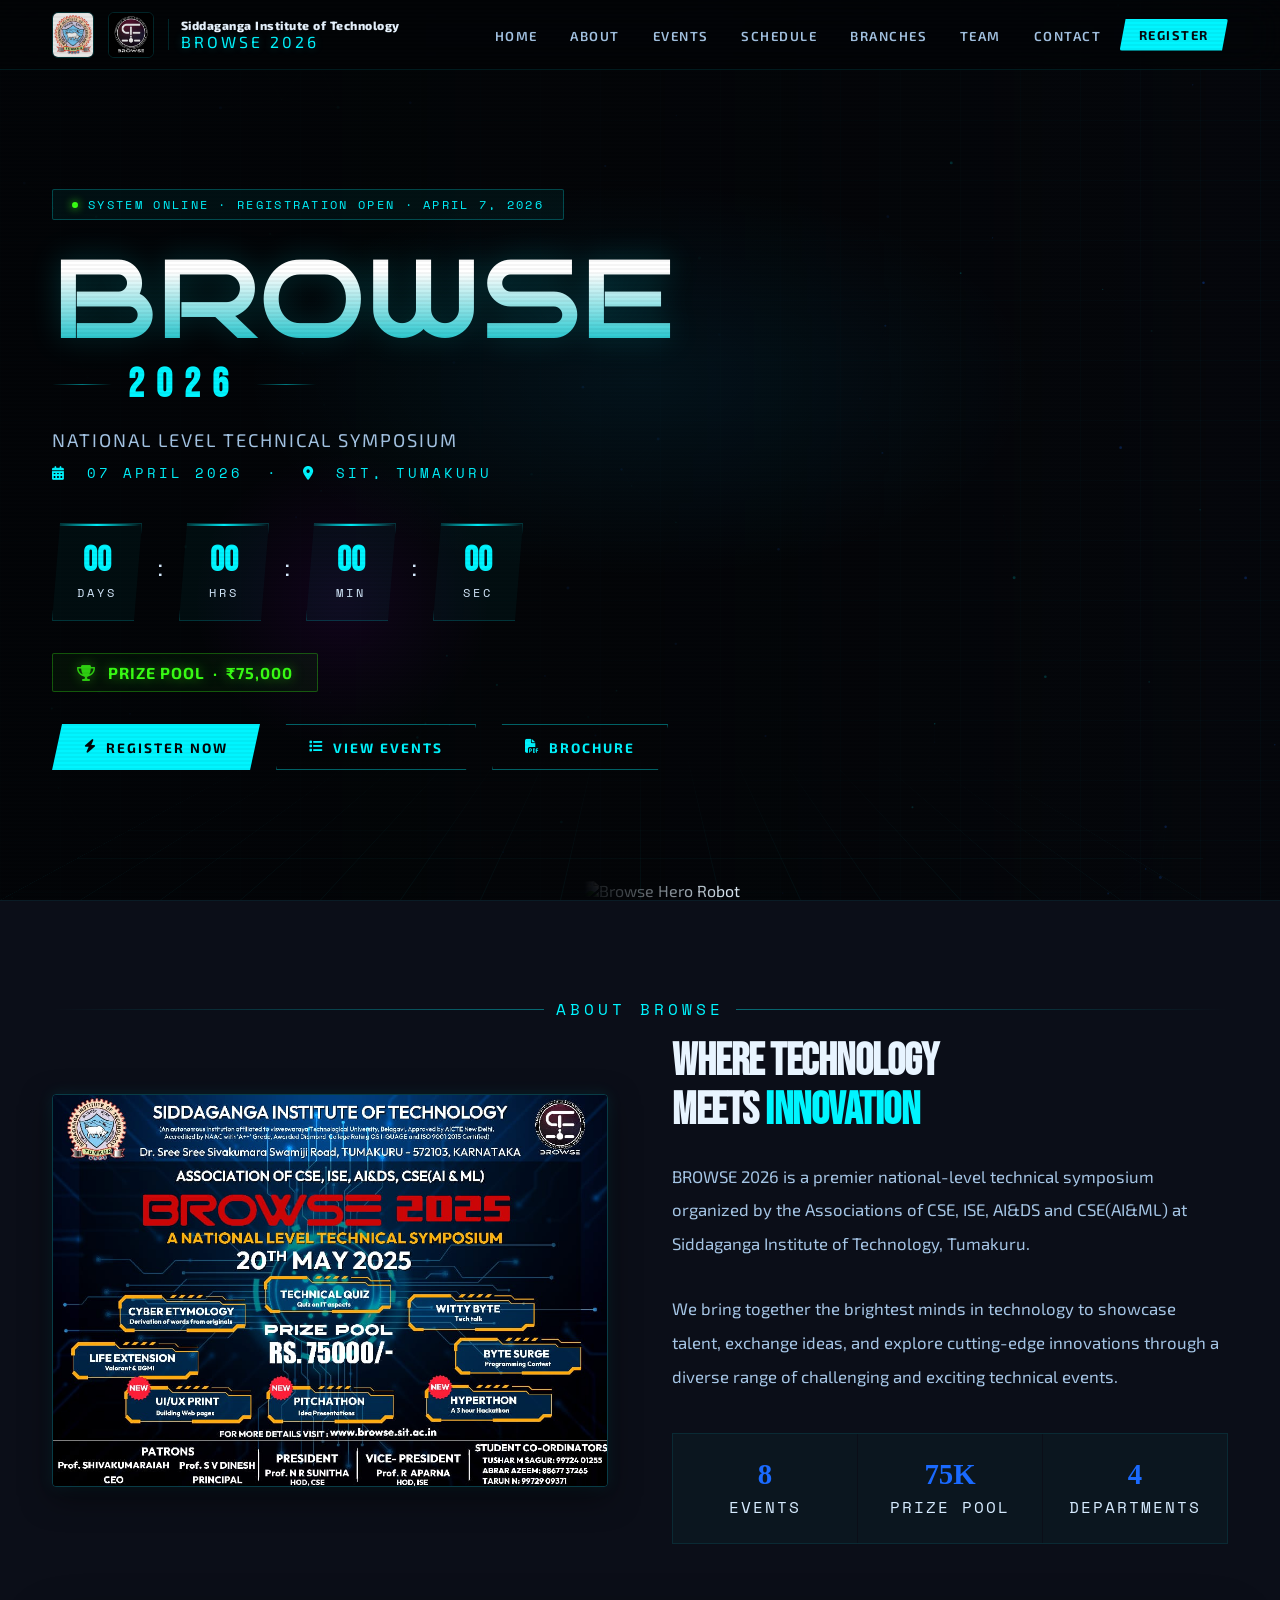
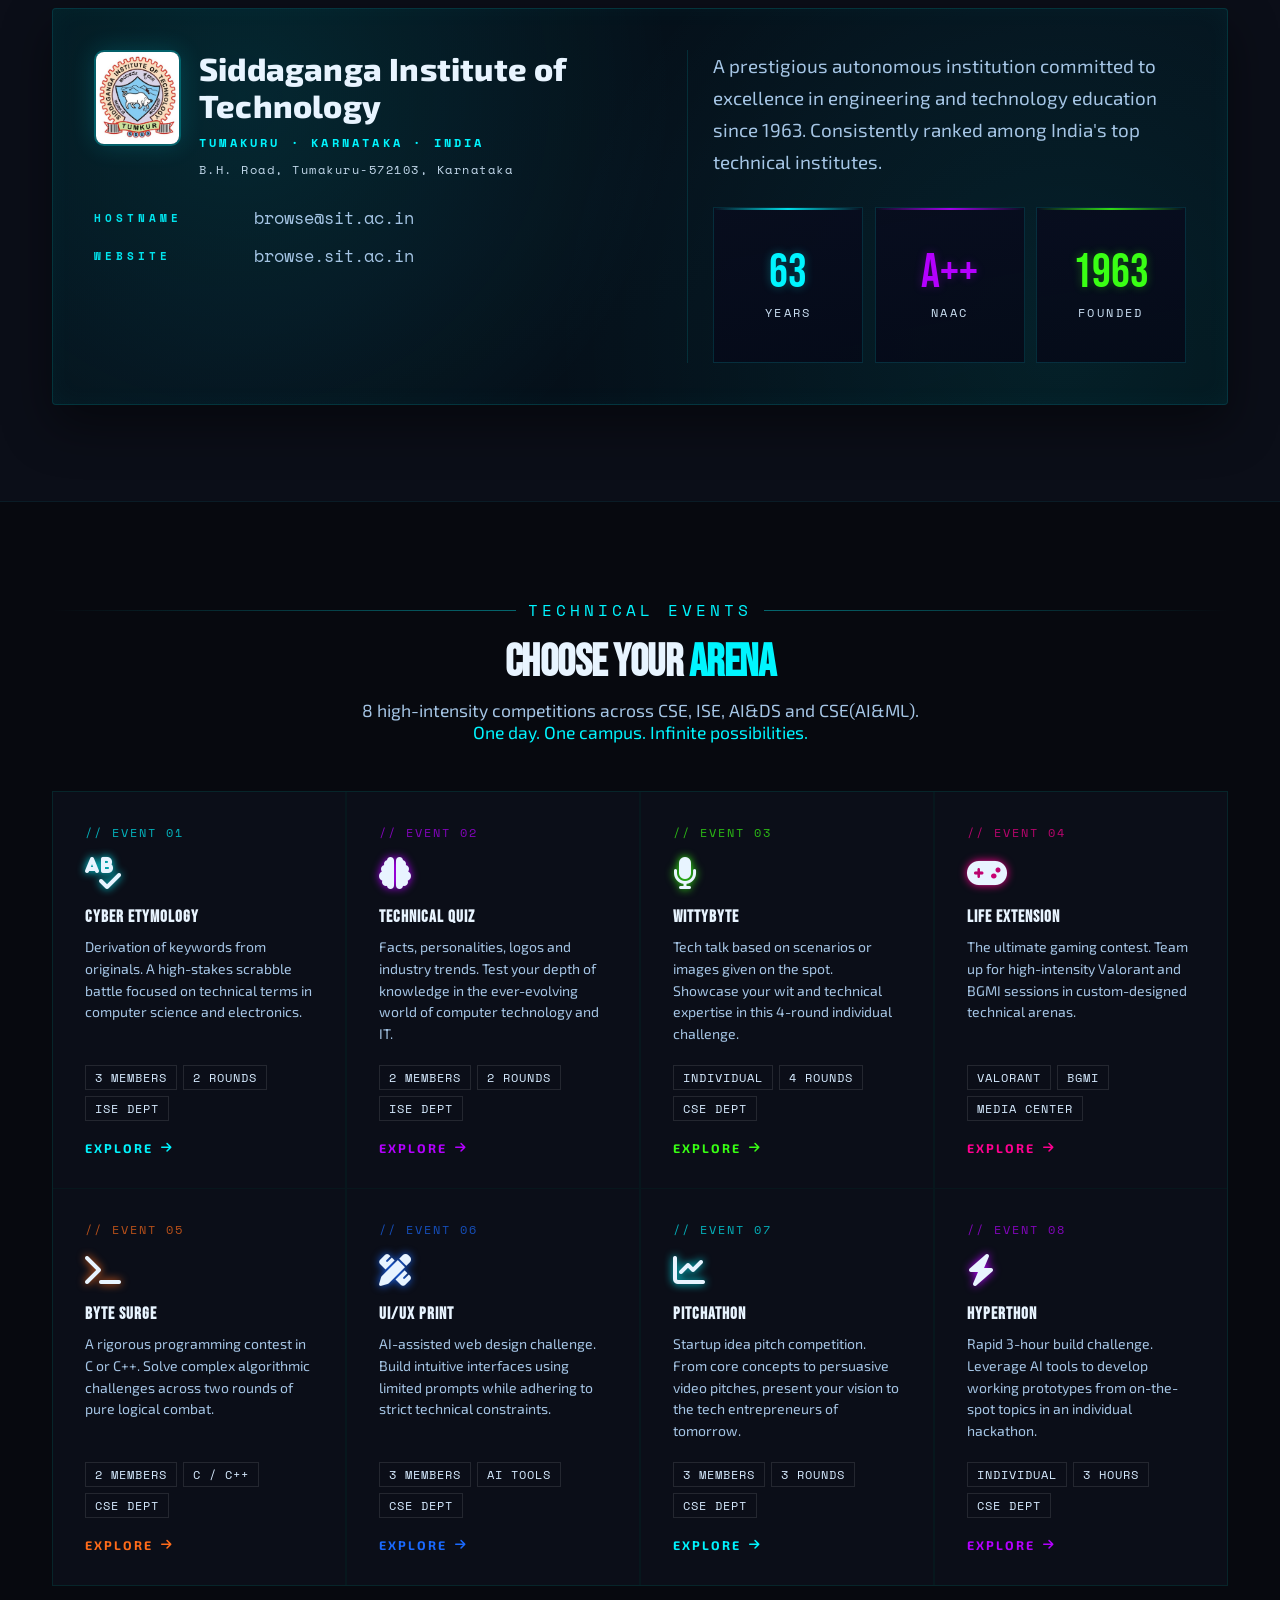
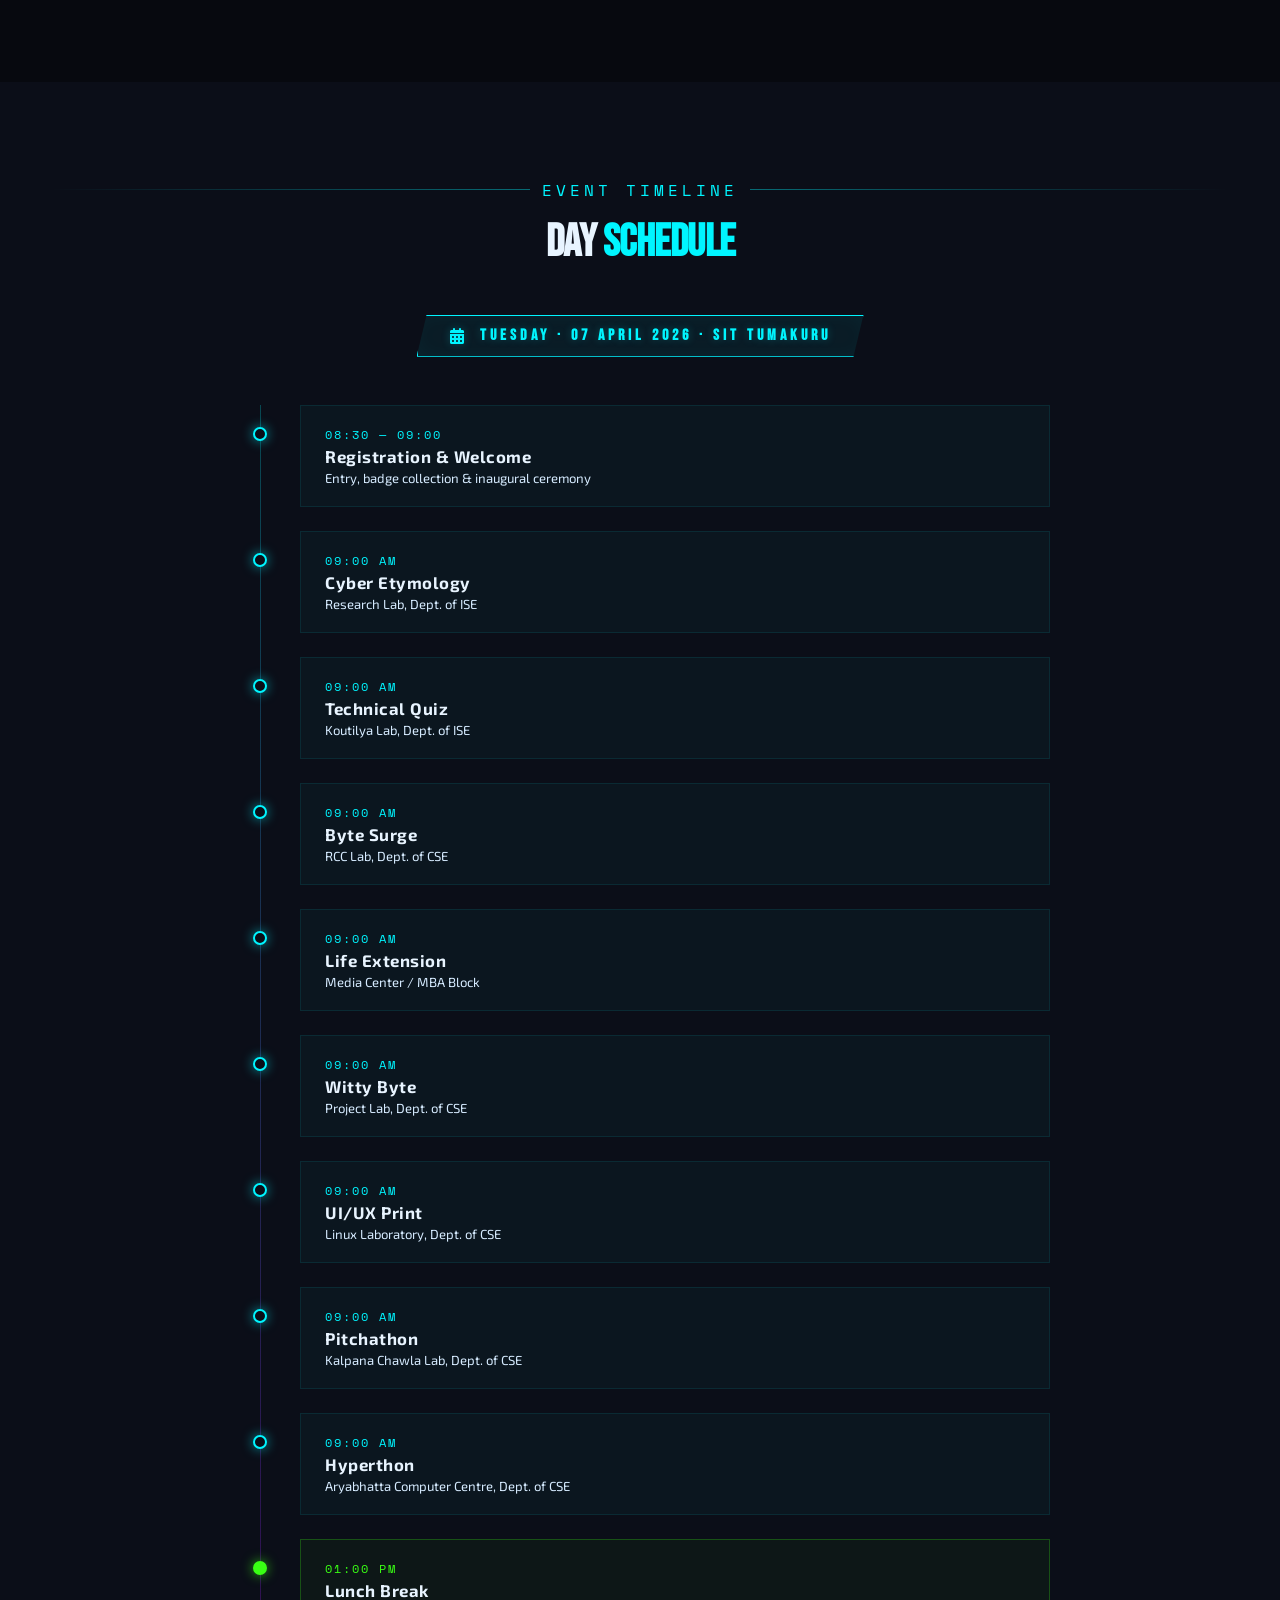
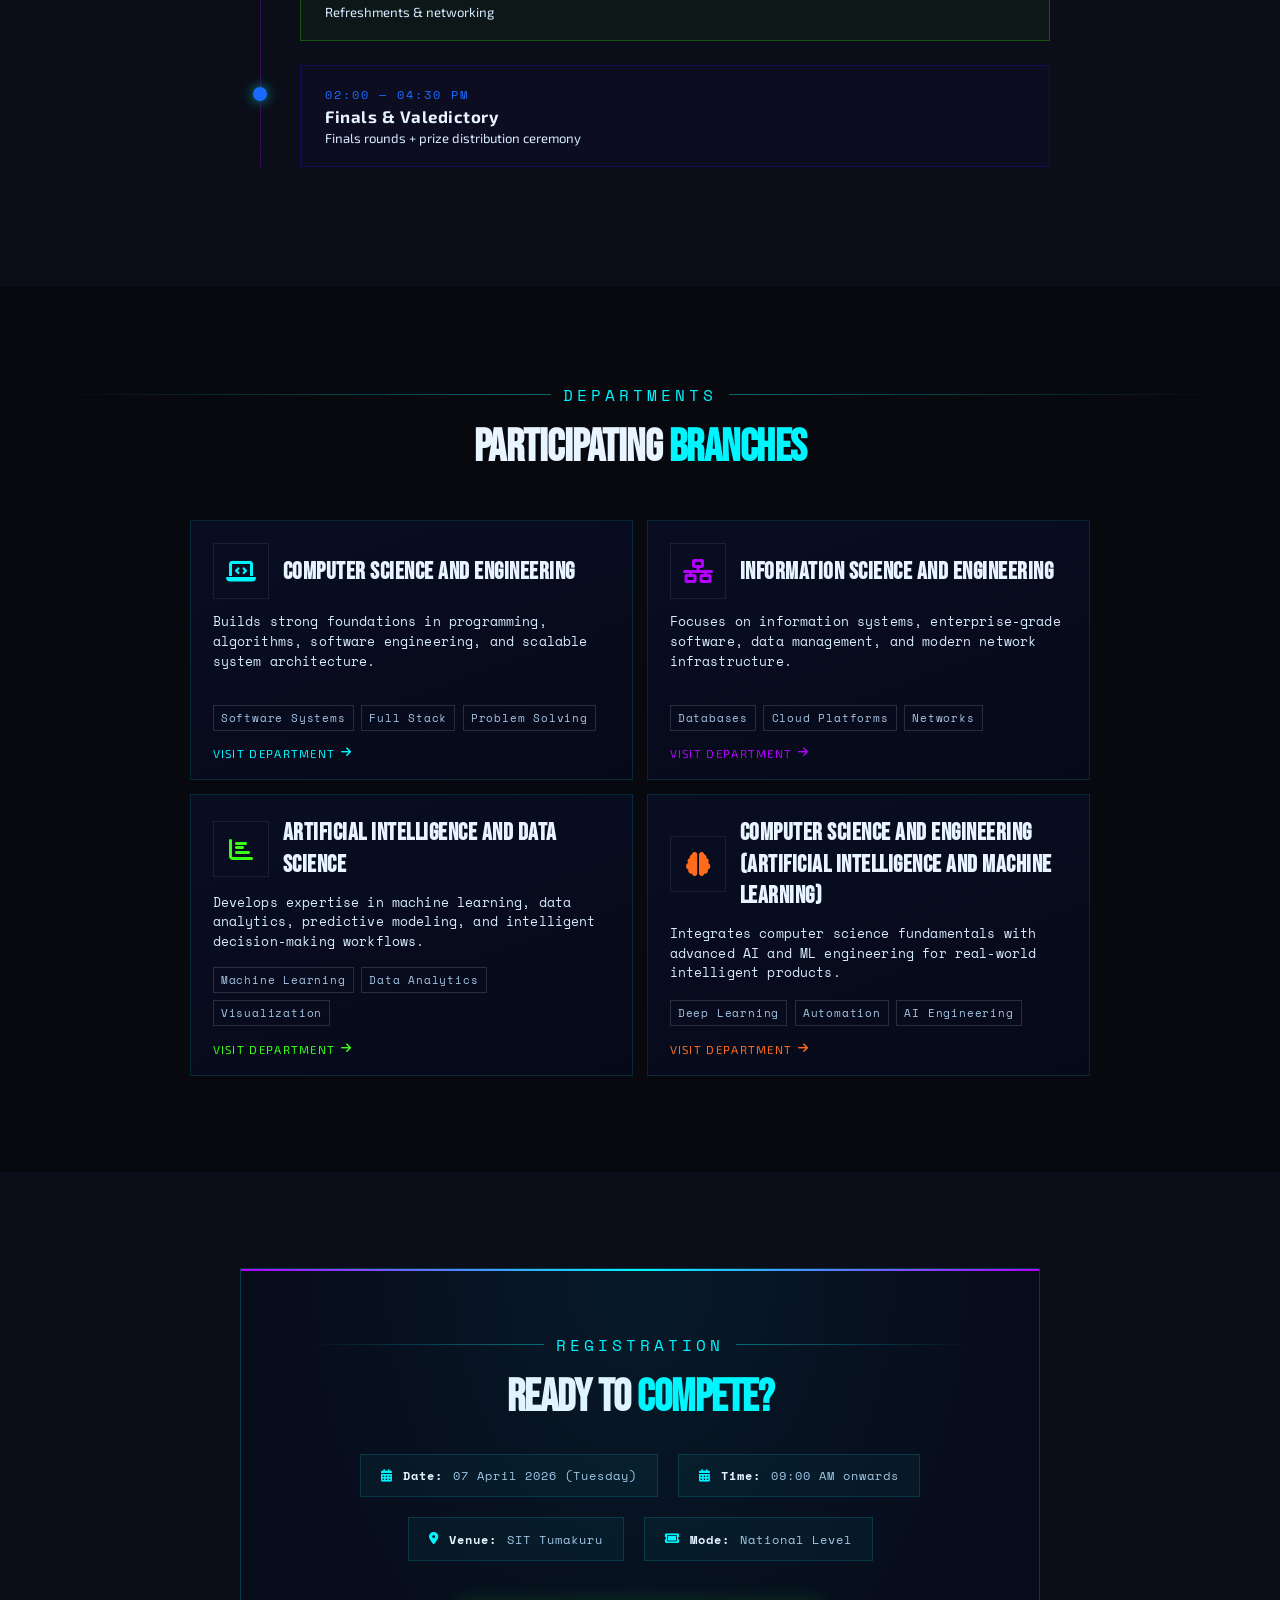
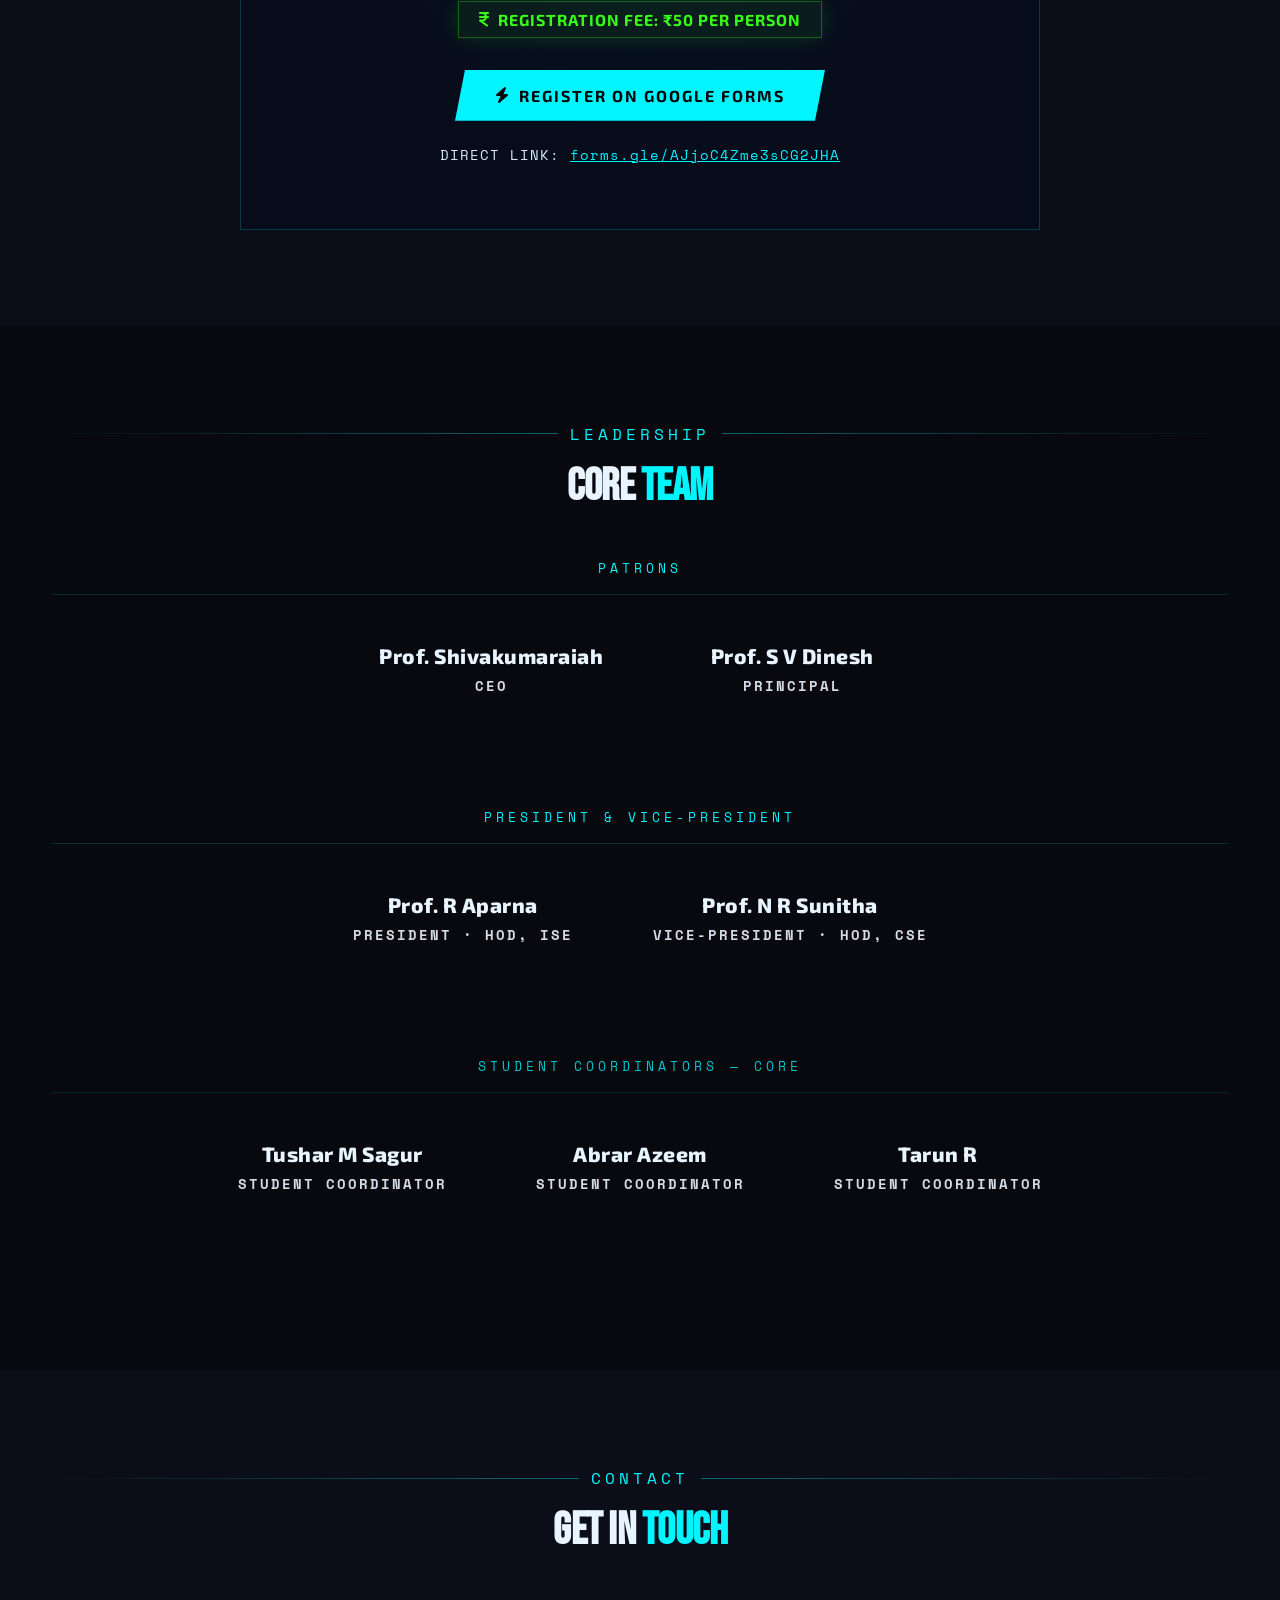
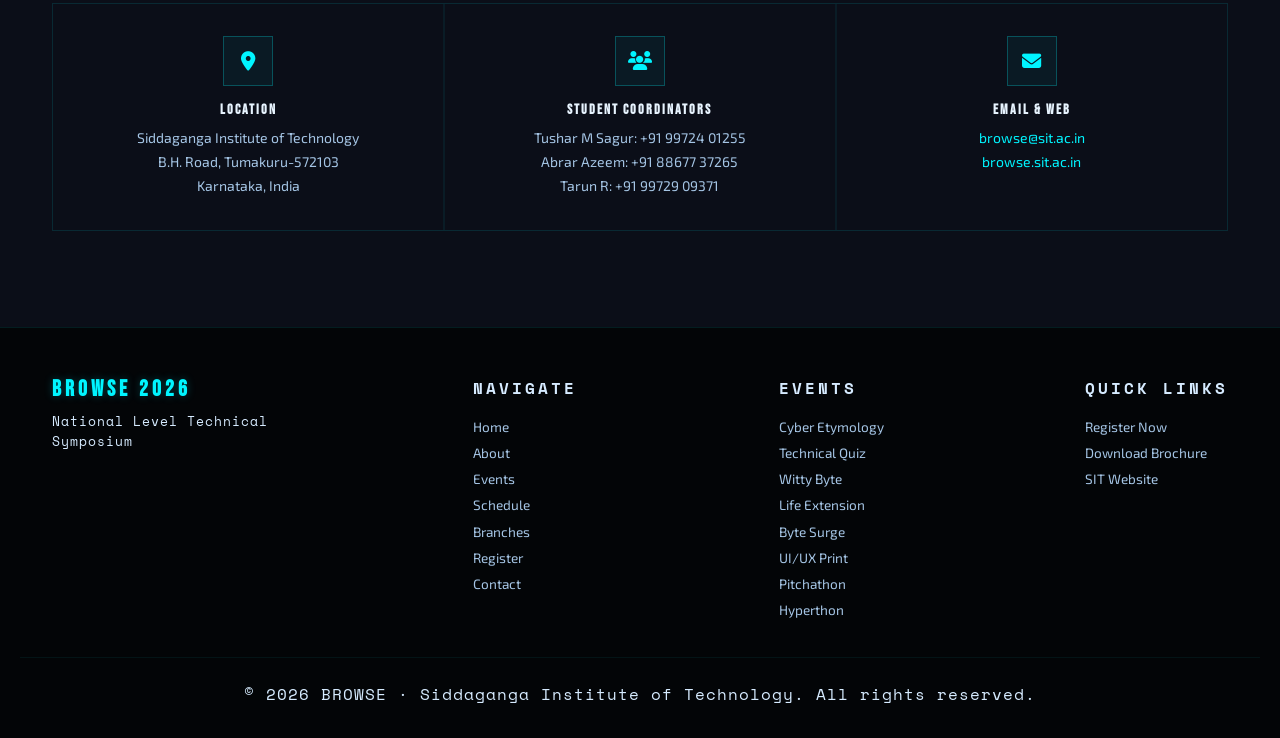
==== index.html @ b49d3e95 "chore: Update README for BROWSE 2026, enhance developer guide, and adjust footer styling" ====
<!DOCTYPE html>
<html lang="en">

<head>
    <meta charset="UTF-8">
    <meta name="viewport" content="width=device-width, initial-scale=1.0">
    <title>BROWSE 2026 — National Level Technical Symposium | SIT Tumakuru</title>
    <meta name="description"
        content="BROWSE 2026 — National Level Technical Symposium hosted by CSE, ISE, AI&DS and CSE(AI&ML) at Siddaganga Institute of Technology, Tumakuru. April 7, 2026.">
    <link rel="stylesheet" href="css/styles.css">
    <link rel="preconnect" href="https://fonts.googleapis.com">
    <link rel="preconnect" href="https://fonts.gstatic.com" crossorigin>
    <link
        href="https://fonts.googleapis.com/css2?family=Bruno+Ace+SC&family=Exo+2:ital,wght@0,300;0,400;0,500;0,600;0,700;1,400&family=Space+Mono:ital,wght@0,400;0,700;1,400&display=swap"
        rel="stylesheet">
    <link rel="stylesheet" href="https://cdnjs.cloudflare.com/ajax/libs/font-awesome/6.5.0/css/all.min.css">
</head>

<body>

    <!-- ╔══════════════════════════════════════════╗ -->
    <!--   NAVBAR                                     -->
    <!-- ╚══════════════════════════════════════════╝ -->
    <nav id="navbar">
        <div class="nav-inner">
            <a class="nav-brand" href="#home">
                <img src="assets/images/sit-log.jpeg" alt="SIT Logo"
                    style="height:46px;border-radius:6px;border:1px solid rgba(0,245,255,0.2);">
                <img src="assets/images/Browse_logo.jpeg" alt="BROWSE Logo"
                    style="height:46px;border-radius:6px;border:1px solid rgba(0,245,255,0.15);">
                <div class="brand-label" style="border-left:1px solid rgba(0,245,255,0.15);padding-left:12px;">
                    <span class="brand-title"
                        style="font-family:var(--ff-head);font-size:0.75rem;font-weight:800;letter-spacing:0.5px;color:var(--text-bright);text-shadow:none;">Siddaganga
                        Institute of Technology</span>
                    <span class="brand-sub"
                        style="font-family:var(--ff-head);font-size:1rem;letter-spacing:3px;color:var(--neon-cyan);text-shadow:var(--glow-cyan);">BROWSE
                        2026</span>
                </div>
            </a>
            <ul class="nav-links">
                <li><a href="#home">Home</a></li>
                <li><a href="#about">About</a></li>
                <li><a href="#events">Events</a></li>
                <li><a href="#schedule">Schedule</a></li>
                <li><a href="#branches">Branches</a></li>
                <li><a href="#coordinators">Team</a></li>
                <li><a href="#contact">Contact</a></li>
                <li><a href="#register" class="nav-btn">Register</a></li>
            </ul>

            <button class="nav-hamburger" id="hamburger" aria-label="Menu">
                <span></span><span></span><span></span>
            </button>
        </div>
    </nav>

    <!-- Mobile nav -->
    <ul class="nav-mobile" id="mobileNav">
        <li><a href="#home">Home</a></li>
        <li><a href="#about">About</a></li>
        <li><a href="#events">Events</a></li>
        <li><a href="#schedule">Schedule</a></li>
        <li><a href="#branches">Branches</a></li>
        <li><a href="#coordinators">Team</a></li>
        <li><a href="#contact">Contact</a></li>
        <li><a href="#" data-link="registerForm" target="_blank" style="color:var(--neon-cyan);">Register Now
                →</a></li>
    </ul>


    <!-- ╔══════════════════════════════════════════╗ -->
    <!--   HERO                                       -->
    <!-- ╚══════════════════════════════════════════╝ -->
    <section id="home">
        <div class="hero-grid-floor"></div>
        <div class="hero-glow-main"></div>
        <div class="hero-glow-accent"></div>
        <img src="assets/images/hero-robot-2.png" alt="Browse Hero Robot" class="hero-robot-img">

        <div class="hero-content z1">
            <div class="hero-content-inner">

                <!-- Status pill -->
                <div class="hero-status">
                    <span class="status-dot"></span>
                    SYSTEM ONLINE · REGISTRATION OPEN · APRIL 7, 2026
                </div>

                <!-- Big title -->
                <h1 class="hero-browse">BROWSE</h1>


                <!-- Year bar -->
                <div class="hero-year-bar">
                    <span class="sep"></span>
                    <span>2026</span>
                    <span class="sep"></span>
                </div>

                <p class="hero-tagline">
                    NATIONAL LEVEL TECHNICAL SYMPOSIUM
                </p>
                <p class="hero-date">
                    <i class="fas fa-calendar-alt"></i> 07 APRIL 2026 <span class="sep">&nbsp;·&nbsp;</span>
                    <i class="fas fa-location-dot"></i> SIT, TUMAKURU
                </p>

                <!-- Countdown -->
                <div class="countdown">
                    <div class="cd-box">
                        <span class="cd-num" id="cd-days">00</span>
                        <span class="cd-lbl">DAYS</span>
                    </div>
                    <span class="cd-sep">:</span>
                    <div class="cd-box">
                        <span class="cd-num" id="cd-hours">00</span>
                        <span class="cd-lbl">HRS</span>
                    </div>
                    <span class="cd-sep">:</span>
                    <div class="cd-box">
                        <span class="cd-num" id="cd-mins">00</span>
                        <span class="cd-lbl">MIN</span>
                    </div>
                    <span class="cd-sep">:</span>
                    <div class="cd-box">
                        <span class="cd-num" id="cd-secs">00</span>
                        <span class="cd-lbl">SEC</span>
                    </div>
                </div>

                <!-- Prize pool -->
                <div class="prize-strip">
                    <i class="fas fa-trophy"></i>
                    PRIZE POOL &nbsp;·&nbsp; ₹75,000
                </div>

                <!-- CTAs -->
                <div class="hero-btns">
                    <a href="#" data-link="registerForm" target="_blank" class="btn btn-cyber">
                        <i class="fas fa-bolt"></i> Register Now
                    </a>
                    <a href="#events" class="btn btn-outline-cyber">
                        <i class="fas fa-list"></i> View Events
                    </a>
                    <a href="#" data-link="brochure"
                        target="_blank" class="btn btn-outline-cyber">
                        <i class="fas fa-file-pdf"></i> Brochure
                    </a>
                </div>

            </div>

        </div>
    </section>


    <!-- ╔══════════════════════════════════════════╗ -->
    <!--   ABOUT                                      -->
    <!-- ╚══════════════════════════════════════════╝ -->
    <section id="about" class="section">
        <div class="container">
            <p class="sec-label">About Browse</p>
            <div class="about-grid">
                <div class="fade-up">
                    <!-- for adding a poster of the event -->
                    <img src="assets/images/poster.png" alt="Browse 2026 Poster" class="about-poster">
                </div>
                <!-- Text -->
                <div class="fade-up">
                    <h2 class="sec-title" style="margin-bottom:1.5rem;">
                        Where Technology<br>Meets <span class="hl">Innovation</span>
                    </h2>
                    <p class="about-text">
                        BROWSE 2026 is a premier national-level technical symposium organized by the
                        Associations of CSE, ISE, AI&DS and CSE(AI&ML) at Siddaganga Institute of Technology, Tumakuru.
                    </p>
                    <p class="about-text">
                        We bring together the brightest minds in technology to showcase talent,
                        exchange ideas, and explore cutting-edge innovations through a diverse range of
                        challenging and exciting technical events.
                    </p>

                    <div class="about-stats">
                        <div class="stat-box fade-up">
                            <div class="stat-num">8</div>
                            <div class="stat-l">Events</div>
                        </div>
                        <div class="stat-box fade-up">
                            <div class="stat-num">75K</div>
                            <div class="stat-l">Prize Pool</div>
                        </div>
                        <div class="stat-box fade-up">
                            <div class="stat-num">4</div>
                            <div class="stat-l">Departments</div>
                        </div>
                    </div>
                </div>

                <!-- SIT Info Card -->
                <div class="fade-up" style="grid-column: 1 / -1;">
                    <div class="sit-panel">
                        <div class="sit-panel-inner">
                            <!-- Left Column: Branding & Contact -->
                            <div class="sit-col-left">
                                <div class="sit-logo-row">
                                    <img src="assets/images/sit-log.jpeg" alt="SIT Logo">
                                    <div class="sit-brand-info">
                                        <div class="sit-title">Siddaganga Institute of Technology</div>
                                        <div class="sit-sub">Tumakuru · Karnataka · India</div>
                                        <div class="sit-address">B.H. Road, Tumakuru-572103, Karnataka</div>
                                    </div>

                                </div>



                                <div class="sit-contact-links">
                                    <div class="sit-contact-item">
                                        <span class="sit-contact-label">HOSTNAME</span>
                                        <span class="sit-contact-value">browse@sit.ac.in</span>
                                    </div>
                                    <div class="sit-contact-item">
                                        <span class="sit-contact-label">WEBSITE</span>
                                        <a href="#" data-link="browseWebsite" target="_blank"
                                            class="sit-contact-value">browse.sit.ac.in</a>
                                    </div>
                                </div>
                            </div>

                            <!-- Right Column: Description & Stats -->
                            <div class="sit-col-right">
                                <p class="sit-description">
                                    A prestigious autonomous institution committed to excellence in
                                    engineering and technology education since 1963. Consistently
                                    ranked among India's top technical institutes.
                                </p>

                                <div class="sit-stats-row">
                                    <div class="sit-stat-item">
                                        <div class="sit-stat-num cyan">63</div>
                                        <div class="sit-stat-label">YEARS</div>
                                    </div>
                                    <div class="sit-stat-item">
                                        <div class="sit-stat-num violet">A++</div>
                                        <div class="sit-stat-label">NAAC</div>
                                    </div>
                                    <div class="sit-stat-item">
                                        <div class="sit-stat-num green">1963</div>
                                        <div class="sit-stat-label">FOUNDED</div>
                                    </div>
                                </div>
                            </div>
                        </div>

                    </div>
                </div>

            </div>
        </div>
    </section>



    <!-- ╔══════════════════════════════════════════╗ -->
    <!--   EVENTS                                     -->
    <!-- ╚══════════════════════════════════════════╝ -->
    <section id="events" class="section" style="background:var(--bg);">
        <div class="container">

            <div class="section-header fade-up" style="text-align:center;margin-bottom:3rem;">
                <p class="sec-label">Technical Events</p>
                <h2 class="sec-title">Choose Your <span class="hl">Arena</span></h2>
                <p class="section-subtitle">
                    8 high-intensity competitions across CSE, ISE, AI&amp;DS and CSE(AI&amp;ML).
                    <br><span style="color: var(--neon-cyan);">One day. One campus. Infinite possibilities.</span>
                </p>
            </div>

            <div class="events-grid fade-up">

                <!-- Event 1: Cyber Etymology -->
                <div class="event-tile ev-1" data-event="ev1">
                    <div class="event-num">// EVENT 01</div>
                    <div class="event-icon-big"><i class="fas fa-spell-check"></i></div>
                    <div class="event-name">CYBER ETYMOLOGY</div>
                    <p class="event-short">
                        Derivation of keywords from originals. A high-stakes scrabble battle
                        focused on technical terms in computer science and electronics.
                    </p>
                    <div class="event-tags-row">
                        <span class="ev-chip">3 MEMBERS</span>
                        <span class="ev-chip">2 ROUNDS</span>
                        <span class="ev-chip">ISE DEPT</span>
                    </div>
                    <button class="event-explore" data-event="ev1">
                        EXPLORE <i class="fas fa-arrow-right"></i>
                    </button>
                </div>

                <!-- Event 2: Technical Quiz -->
                <div class="event-tile ev-2" data-event="ev2">
                    <div class="event-num">// EVENT 02</div>
                    <div class="event-icon-big"><i class="fas fa-brain"></i></div>
                    <div class="event-name">TECHNICAL QUIZ</div>
                    <p class="event-short">
                        Facts, personalities, logos and industry trends. Test your depth of knowledge
                        in the ever-evolving world of computer technology and IT.
                    </p>
                    <div class="event-tags-row">
                        <span class="ev-chip">2 MEMBERS</span>
                        <span class="ev-chip">2 ROUNDS</span>
                        <span class="ev-chip">ISE DEPT</span>
                    </div>
                    <button class="event-explore" data-event="ev2">
                        EXPLORE <i class="fas fa-arrow-right"></i>
                    </button>
                </div>

                <!-- Event 3: Witty Byte -->
                <div class="event-tile ev-3" data-event="ev3">
                    <div class="event-num">// EVENT 03</div>
                    <div class="event-icon-big"><i class="fas fa-microphone"></i></div>
                    <div class="event-name">WITTYBYTE</div>
                    <p class="event-short">
                        Tech talk based on scenarios or images given on the spot. Showcase your
                        wit and technical expertise in this 4-round individual challenge.
                    </p>
                    <div class="event-tags-row">
                        <span class="ev-chip">INDIVIDUAL</span>
                        <span class="ev-chip">4 ROUNDS</span>
                        <span class="ev-chip">CSE DEPT</span>
                    </div>
                    <button class="event-explore" data-event="ev3">
                        EXPLORE <i class="fas fa-arrow-right"></i>
                    </button>
                </div>

                <!-- Event 4: Life Extension -->
                <div class="event-tile ev-4" data-event="ev4">
                    <div class="event-num">// EVENT 04</div>
                    <div class="event-icon-big"><i class="fas fa-gamepad"></i></div>
                    <div class="event-name">LIFE EXTENSION</div>
                    <p class="event-short">
                        The ultimate gaming contest. Team up for high-intensity Valorant
                        and BGMI sessions in custom-designed technical arenas.
                    </p>
                    <div class="event-tags-row">
                        <span class="ev-chip">VALORANT</span>
                        <span class="ev-chip">BGMI</span>
                        <span class="ev-chip">MEDIA CENTER</span>
                    </div>
                    <button class="event-explore" data-event="ev4">
                        EXPLORE <i class="fas fa-arrow-right"></i>
                    </button>
                </div>

                <!-- Event 5: Byte Surge -->
                <div class="event-tile ev-5" data-event="ev5">
                    <div class="event-num">// EVENT 05</div>
                    <div class="event-icon-big"><i class="fas fa-terminal"></i></div>
                    <div class="event-name">BYTE SURGE</div>
                    <p class="event-short">
                        A rigorous programming contest in C or C++. Solve complex algorithmic
                        challenges across two rounds of pure logical combat.
                    </p>
                    <div class="event-tags-row">
                        <span class="ev-chip">2 MEMBERS</span>
                        <span class="ev-chip">C / C++</span>
                        <span class="ev-chip">CSE DEPT</span>
                    </div>
                    <button class="event-explore" data-event="ev5">
                        EXPLORE <i class="fas fa-arrow-right"></i>
                    </button>
                </div>

                <!-- Event 6: UI/UX Print -->
                <div class="event-tile ev-6" data-event="ev6">
                    <div class="event-num">// EVENT 06</div>
                    <div class="event-icon-big"><i class="fas fa-pen-ruler"></i></div>
                    <div class="event-name">UI/UX PRINT</div>
                    <p class="event-short">
                        AI-assisted web design challenge. Build intuitive interfaces using
                        limited prompts while adhering to strict technical constraints.
                    </p>
                    <div class="event-tags-row">
                        <span class="ev-chip">3 MEMBERS</span>
                        <span class="ev-chip">AI TOOLS</span>
                        <span class="ev-chip">CSE DEPT</span>
                    </div>
                    <button class="event-explore" data-event="ev6">
                        EXPLORE <i class="fas fa-arrow-right"></i>
                    </button>
                </div>

                <!-- Event 7: Pitchathon -->
                <div class="event-tile ev-7" data-event="ev7">
                    <div class="event-num">// EVENT 07</div>
                    <div class="event-icon-big"><i class="fas fa-chart-line"></i></div>
                    <div class="event-name">PITCHATHON</div>
                    <p class="event-short">
                        Startup idea pitch competition. From core concepts to persuasive video
                        pitches, present your vision to the tech entrepreneurs of tomorrow.
                    </p>
                    <div class="event-tags-row">
                        <span class="ev-chip">3 MEMBERS</span>
                        <span class="ev-chip">3 ROUNDS</span>
                        <span class="ev-chip">CSE DEPT</span>
                    </div>
                    <button class="event-explore" data-event="ev7">
                        EXPLORE <i class="fas fa-arrow-right"></i>
                    </button>
                </div>

                <!-- Event 8: Hyperthon -->
                <div class="event-tile ev-8" data-event="ev8">
                    <div class="event-num">// EVENT 08</div>
                    <div class="event-icon-big"><i class="fas fa-bolt"></i></div>
                    <div class="event-name">HYPERTHON</div>
                    <p class="event-short">
                        Rapid 3-hour build challenge. Leverage AI tools to develop working
                        prototypes from on-the-spot topics in an individual hackathon.
                    </p>
                    <div class="event-tags-row">
                        <span class="ev-chip">INDIVIDUAL</span>
                        <span class="ev-chip">3 HOURS</span>
                        <span class="ev-chip">CSE DEPT</span>
                    </div>
                    <button class="event-explore" data-event="ev8">
                        EXPLORE <i class="fas fa-arrow-right"></i>
                    </button>
                </div>

            </div>
        </div>
    </section>


    <!-- ╔══════════════════════════════════════════╗ -->
    <!--   SCHEDULE                                   -->
    <!-- ╚══════════════════════════════════════════╝ -->
    <section id="schedule" class="section" style="background:var(--bg2);">
        <div class="container">

            <div class="fade-up" style="text-align:center;margin-bottom:3rem;">
                <p class="sec-label">Event Timeline</p>
                <h2 class="sec-title">Day <span class="hl">Schedule</span></h2>
            </div>

            <div class="sch-date-header fade-up">
                <div class="sch-date-chip">
                    <i class="fas fa-calendar-alt"></i>
                    TUESDAY · 07 APRIL 2026 · SIT TUMAKURU
                </div>
            </div>

            <div class="timeline fade-up">

                <div class="tl-item">
                    <div class="tl-dot"></div>
                    <div class="tl-card">
                        <div class="tl-time">08:30 — 09:00</div>
                        <div class="tl-event">Registration & Welcome</div>
                        <div class="tl-desc">Entry, badge collection &amp; inaugural ceremony</div>
                    </div>
                </div>

                <div class="tl-item">
                    <div class="tl-dot"></div>
                    <div class="tl-card">
                        <div class="tl-time">09:00 AM</div>
                        <div class="tl-event">Cyber Etymology</div>
                        <div class="tl-desc">Research Lab, Dept. of ISE</div>
                    </div>
                </div>

                <div class="tl-item">
                    <div class="tl-dot"></div>
                    <div class="tl-card">
                        <div class="tl-time">09:00 AM</div>
                        <div class="tl-event">Technical Quiz</div>
                        <div class="tl-desc">Koutilya Lab, Dept. of ISE</div>
                    </div>
                </div>

                <div class="tl-item">
                    <div class="tl-dot"></div>
                    <div class="tl-card">
                        <div class="tl-time">09:00 AM</div>
                        <div class="tl-event">Byte Surge</div>
                        <div class="tl-desc">RCC Lab, Dept. of CSE</div>
                    </div>
                </div>

                <div class="tl-item">
                    <div class="tl-dot"></div>
                    <div class="tl-card">
                        <div class="tl-time">09:00 AM</div>
                        <div class="tl-event">Life Extension</div>
                        <div class="tl-desc">Media Center / MBA Block</div>
                    </div>
                </div>

                <div class="tl-item">
                    <div class="tl-dot"></div>
                    <div class="tl-card">
                        <div class="tl-time">09:00 AM</div>
                        <div class="tl-event">Witty Byte</div>
                        <div class="tl-desc">Project Lab, Dept. of CSE</div>
                    </div>
                </div>

                <div class="tl-item">
                    <div class="tl-dot"></div>
                    <div class="tl-card">
                        <div class="tl-time">09:00 AM</div>
                        <div class="tl-event">UI/UX Print</div>
                        <div class="tl-desc">Linux Laboratory, Dept. of CSE</div>
                    </div>
                </div>

                <div class="tl-item">
                    <div class="tl-dot"></div>
                    <div class="tl-card">
                        <div class="tl-time">09:00 AM</div>
                        <div class="tl-event">Pitchathon</div>
                        <div class="tl-desc">Kalpana Chawla Lab, Dept. of CSE</div>
                    </div>
                </div>

                <div class="tl-item">
                    <div class="tl-dot"></div>
                    <div class="tl-card">
                        <div class="tl-time">09:00 AM</div>
                        <div class="tl-event">Hyperthon</div>
                        <div class="tl-desc">Aryabhatta Computer Centre, Dept. of CSE</div>
                    </div>
                </div>

                <div class="tl-item">
                    <div class="tl-dot"
                        style="background:var(--neon-green);border-color:var(--neon-green);box-shadow:0 0 12px rgba(57,255,20,0.7);">
                    </div>
                    <div class="tl-card" style="border-color:rgba(57,255,20,0.25);background:rgba(57,255,20,0.04);">
                        <div class="tl-time" style="color:var(--neon-green);">01:00 PM</div>
                        <div class="tl-event">Lunch Break</div>
                        <div class="tl-desc">Refreshments &amp; networking</div>
                    </div>
                </div>

                <div class="tl-item">
                    <div class="tl-dot" style="background:var(--neon-blue);border-color:var(--neon-blue);"></div>
                    <div class="tl-card" style="border-color:rgba(51, 0, 255, 0.25);background:rgba(51, 0, 255, 0.04);">
                        <div class="tl-time" style="color:var(--neon-blue);">02:00 — 04:30 PM</div>
                        <div class="tl-event">Finals & Valedictory</div>
                        <div class="tl-desc">Finals rounds + prize distribution ceremony</div>
                    </div>
                </div>

            </div>
        </div>
    </section>


    <!-- ╔══════════════════════════════════════════╗ -->
    <!--   BRANCHES                                   -->
    <!-- ╚══════════════════════════════════════════╝ -->
    <section id="branches" class="section" style="background:var(--bg);">
        <div class="container">

            <div class="fade-up" style="text-align:center;margin-bottom:3rem;">
                <p class="sec-label">Departments</p>
                <h2 class="sec-title">Participating <span class="hl">Branches</span></h2>
            </div>

            <div class="branches-grid fade-up">

                <a class="branch-card bc-cse" href="#" data-link="deptCse" target="_blank">
                    <div class="branch-title-row">
                        <div class="branch-icon-wrap"><i class="fas fa-laptop-code"></i></div>
                        <div class="branch-abbr">Computer Science and Engineering</div>
                    </div>
                    <div class="branch-full">Builds strong foundations in programming, algorithms, software engineering, and scalable system architecture.</div>
                    <div class="branch-focus-row">
                        <span class="branch-focus-chip">Software Systems</span>
                        <span class="branch-focus-chip">Full Stack</span>
                        <span class="branch-focus-chip">Problem Solving</span>
                    </div>
                    <div class="branch-link-cta">Visit Department <i class="fas fa-arrow-right"></i></div>
                </a>

                <a class="branch-card bc-ise" href="#" data-link="deptIse" target="_blank">
                    <div class="branch-title-row">
                        <div class="branch-icon-wrap"><i class="fas fa-network-wired"></i></div>
                        <div class="branch-abbr">Information Science and Engineering</div>
                    </div>
                    <div class="branch-full">Focuses on information systems, enterprise-grade software, data management, and modern network infrastructure.</div>
                    <div class="branch-focus-row">
                        <span class="branch-focus-chip">Databases</span>
                        <span class="branch-focus-chip">Cloud Platforms</span>
                        <span class="branch-focus-chip">Networks</span>
                    </div>
                    <div class="branch-link-cta">Visit Department <i class="fas fa-arrow-right"></i></div>
                </a>

                <a class="branch-card bc-aids" href="#" data-link="deptAids" target="_blank">
                    <div class="branch-title-row">
                        <div class="branch-icon-wrap"><i class="fas fa-chart-bar"></i></div>
                        <div class="branch-abbr">Artificial Intelligence and Data Science</div>
                    </div>
                    <div class="branch-full">Develops expertise in machine learning, data analytics, predictive modeling, and intelligent decision-making workflows.</div>
                    <div class="branch-focus-row">
                        <span class="branch-focus-chip">Machine Learning</span>
                        <span class="branch-focus-chip">Data Analytics</span>
                        <span class="branch-focus-chip">Visualization</span>
                    </div>
                    <div class="branch-link-cta">Visit Department <i class="fas fa-arrow-right"></i></div>
                </a>

                <a class="branch-card bc-aiml" href="#" data-link="deptAiml" target="_blank">
                    <div class="branch-title-row">
                        <div class="branch-icon-wrap"><i class="fas fa-brain"></i></div>
                        <div class="branch-abbr">Computer Science and Engineering (Artificial Intelligence and Machine Learning)</div>
                    </div>
                    <div class="branch-full">Integrates computer science fundamentals with advanced AI and ML engineering for real-world intelligent products.</div>
                    <div class="branch-focus-row">
                        <span class="branch-focus-chip">Deep Learning</span>
                        <span class="branch-focus-chip">Automation</span>
                        <span class="branch-focus-chip">AI Engineering</span>
                    </div>
                    <div class="branch-link-cta">Visit Department <i class="fas fa-arrow-right"></i></div>
                </a>

            </div>

        </div>
    </section>


    <!-- ╔══════════════════════════════════════════╗ -->
    <!--   REGISTER                                   -->
    <!-- ╚══════════════════════════════════════════╝ -->
    <section id="register" class="section" style="background:var(--bg2);">
        <div class="container">

            <div class="reg-box fade-up">
                <p class="sec-label" style="justify-content:center;margin-bottom:1rem;">Registration</p>
                <h2 class="sec-title" style="margin-bottom:0.5rem;">Ready to <span class="hl">Compete?</span></h2>


                <div class="reg-info-row">
                    <div class="reg-chip">
                        <i class="fas fa-calendar-alt"></i>
                        <strong>Date:</strong> 07 April 2026 (Tuesday)
                    </div>
                    <div class="reg-chip">
                        <i class="fas fa-calendar-alt"></i>
                        <strong>Time:</strong> 09:00 AM onwards
                    </div>
                    <div class="reg-chip">
                        <i class="fas fa-location-dot"></i>
                        <strong>Venue:</strong> SIT Tumakuru
                    </div>
                    <div class="reg-chip">
                        <i class="fas fa-ticket"></i>
                        <strong>Mode:</strong> National Level
                    </div>
                </div>

                <div class="fee-tag">
                    <i class="fas fa-indian-rupee-sign"></i>
                    REGISTRATION FEE: ₹50 PER PERSON
                </div>

                <div>
                    <a href="#" data-link="registerForm" target="_blank" class="btn btn-cyber"
                        style="font-size:1rem;padding:1rem 2.5rem;">
                        <i class="fas fa-bolt"></i> Register on Google Forms
                    </a>
                </div>

                <p class="reg-direct-link"
                    style="margin-top:1.5rem;font-family:var(--ff-mono);font-size:0.85rem;color:var(--text-dim);letter-spacing:1px;">
                    DIRECT LINK: <a href="#" data-link="registerForm" target="_blank"
                        style="color: var(--neon-cyan);">forms.gle/AJjoC4Zme3sCG2JHA</a>
                </p>
            </div>

        </div>
    </section>


    <!-- ╔══════════════════════════════════════════╗ -->
    <!--   COORDINATORS                               -->
    <!-- ╚══════════════════════════════════════════╝ -->
    <section id="coordinators" class="section" style="background:var(--bg);">
        <div class="container">

            <div class="fade-up" style="text-align:center;margin-bottom:3rem;">
                <p class="sec-label">Leadership</p>
                <h2 class="sec-title">Core <span class="hl">Team</span></h2>
            </div>

            <div class="coord-tiers fade-up">

                <!-- Patrons -->
                <div class="coord-tier-panel coord-tier-senior">
                    <div class="coord-tier-head">PATRONS</div>
                    <div class="coord-tier-body">
                        <div class="coord-person">
                            <div class="coord-cname">Prof. Shivakumaraiah</div>
                            <div class="coord-crole">CEO</div>
                        </div>
                        <div class="coord-person">
                            <div class="coord-cname">Prof. S V Dinesh</div>
                            <div class="coord-crole">Principal</div>
                        </div>
                    </div>
                </div>

                <!-- President & VP -->
                <div class="coord-tier-panel coord-tier-senior">
                    <div class="coord-tier-head">PRESIDENT & VICE-PRESIDENT</div>
                    <div class="coord-tier-body">
                        <div class="coord-person">
                            <div class="coord-cname">Prof. R Aparna</div>
                            <div class="coord-crole">President · HOD, ISE</div>
                        </div>
                        <div class="coord-person">
                            <div class="coord-cname">Prof. N R Sunitha</div>
                            <div class="coord-crole">Vice-President · HOD, CSE</div>
                        </div>
                    </div>
                </div>

                <!-- Student Coordinators -->
                <div class="coord-tier-panel">
                    <div class="coord-tier-head">STUDENT COORDINATORS — CORE</div>
                    <div class="coord-tier-body">
                        <div class="coord-person">
                            <div class="coord-cname">Tushar M Sagur</div>
                            <div class="coord-crole">Student Coordinator</div>
                        </div>
                        <div class="coord-person">
                            <div class="coord-cname">Abrar Azeem</div>
                            <div class="coord-crole">Student Coordinator</div>
                        </div>
                        <div class="coord-person">
                            <div class="coord-cname">Tarun R</div>
                            <div class="coord-crole">Student Coordinator</div>
                        </div>
                    </div>
                </div>

            </div>
        </div>
    </section>


    <!-- ╔══════════════════════════════════════════╗ -->
    <!--   CONTACT                                    -->
    <!-- ╚══════════════════════════════════════════╝ -->
    <section id="contact" class="section" style="background:var(--bg2);">
        <div class="container">

            <div class="fade-up" style="text-align:center;margin-bottom:3rem;">
                <p class="sec-label">Contact</p>
                <h2 class="sec-title">Get in <span class="hl">Touch</span></h2>
            </div>

            <div class="contact-grid fade-up">

                <div class="contact-cell">
                    <div class="cc-icon"><i class="fas fa-map-marker-alt"></i></div>
                    <div class="cc-title">LOCATION</div>
                    <p class="cc-body">
                        Siddaganga Institute of Technology<br>
                        B.H. Road, Tumakuru-572103<br>
                        Karnataka, India
                    </p>
                </div>

                <div class="contact-cell">
                    <div class="cc-icon"><i class="fas fa-users"></i></div>
                    <div class="cc-title">STUDENT COORDINATORS</div>
                    <p class="cc-body">
                        Tushar M Sagur: +91 99724 01255<br>
                        Abrar Azeem: +91 88677 37265<br>
                        Tarun R: +91 99729 09371
                    </p>
                </div>

                <div class="contact-cell">
                    <div class="cc-icon"><i class="fas fa-envelope"></i></div>
                    <div class="cc-title">EMAIL & WEB</div>
                    <p class="cc-body">
                        <a href="#" data-link="browseEmail">browse@sit.ac.in</a><br>
                        <a href="#" data-link="browseWebsite" target="_blank">browse.sit.ac.in</a>
                    </p>
                </div>

            </div>

        </div>
    </section>


    <!-- ╔══════════════════════════════════════════╗ -->
    <!--   FOOTER                                     -->
    <!-- ╚══════════════════════════════════════════╝ -->
    <footer>
        <div class="footer-inner">
            <div class="footer-brand">
                <div class="ft-title">BROWSE 2026</div>
                <p>National Level Technical Symposium
            </div>
            <div class="footer-links">
                <h5>Navigate</h5>
                <ul>
                    <li><a href="#home">Home</a></li>
                    <li><a href="#about">About</a></li>
                    <li><a href="#events">Events</a></li>
                    <li><a href="#schedule">Schedule</a></li>
                    <li><a href="#branches">Branches</a></li>
                    <li><a href="#register">Register</a></li>
                    <li><a href="#contact">Contact</a></li>
                </ul>
            </div>
            <div class="footer-links">
                <h5>Events</h5>
                <ul>
                    <li><a href="#events" data-event="ev1" style="cursor:pointer;">Cyber Etymology</a></li>
                    <li><a href="#events" data-event="ev2" style="cursor:pointer;">Technical Quiz</a></li>
                    <li><a href="#events" data-event="ev3" style="cursor:pointer;">Witty Byte</a></li>
                    <li><a href="#events" data-event="ev4" style="cursor:pointer;">Life Extension</a></li>
                    <li><a href="#events" data-event="ev5" style="cursor:pointer;">Byte Surge</a></li>
                    <li><a href="#events" data-event="ev6" style="cursor:pointer;">UI/UX Print</a></li>
                    <li><a href="#events" data-event="ev7" style="cursor:pointer;">Pitchathon</a></li>
                    <li><a href="#events" data-event="ev8" style="cursor:pointer;">Hyperthon</a></li>
                </ul>
            </div>
            <div class="footer-links">
                <h5>Quick Links</h5>
                <ul>
                    <li><a href="#" data-link="registerForm" target="_blank">Register Now</a></li>
                    <li><a href="#" data-link="brochure"
                            target="_blank">Download Brochure</a></li>
                    <li><a href="#" data-link="sitWebsite" target="_blank">SIT Website</a></li>
                </ul>
            </div>
        </div>
        <div class="footer-bottom" style="text-align: center;">
            <span>© 2026 BROWSE · Siddaganga Institute of Technology. All rights reserved.</span>

        </div>
    </footer>


    <!-- ╔══════════════════════════════════════════╗ -->
    <!--   MODAL                                      -->
    <!-- ╚══════════════════════════════════════════╝ -->
    <div class="modal-overlay" id="modalOverlay">
        <div class="modal-box" id="modalBox">

            <!-- Top color bar -->
            <div class="modal-header-bar"></div>

            <!-- Close -->
            <button class="modal-close-btn" id="modalCloseBtn">
                <i class="fas fa-times"></i>
            </button>

            <!-- Header -->
            <div class="modal-header">
                <div class="modal-icon-lg"></div>
                <span class="modal-ev-tag">EVENT TAG</span>
                <h2 class="modal-ev-name">EVENT NAME</h2>
                <p class="modal-ev-sub">Event subtitle</p>
            </div>

            <!-- Body -->
            <div class="modal-body">

                <!-- Rules -->
                <div class="modal-section">
                    <div class="modal-sec-label">// RULES &amp; FORMAT</div>
                    <ul class="modal-rules-list">
                        <!-- Filled by JS -->
                    </ul>
                </div>

                <!-- Info chips -->
                <div class="modal-section">
                    <div class="modal-sec-label">// EVENT INFO</div>
                    <div class="modal-info-chips">
                        <!-- Filled by JS -->
                    </div>
                </div>

                <!-- Coordinators -->
                <div class="modal-section">
                    <div class="modal-sec-label">// COORDINATORS</div>
                    <div class="modal-coords-grid">
                        <!-- Filled by JS -->
                    </div>
                </div>

            </div>
        </div>
    </div>

    <script src="js/eventsData.js"></script>
    <script src="js/links.js"></script>
    <script src="js/script.js"></script>
    <!-- Designed by KK -->
</body>

</html>
---- css/styles.css ----
/* ================================================================
   BROWSE 2026 — CYBERPUNK FUTURISTIC THEME
   SIT Tumakuru | April 7, 2026
   Inspired by: dark matte black + neon electric blue/cyan palette
   ================================================================ */

@import url('https://fonts.googleapis.com/css2?family=Bebas+Neue&family=Bruno+Ace+SC&family=Exo+2:ital,wght@0,300;0,400;0,500;0,600;0,700;0,800;1,400&family=Space+Mono:ital,wght@0,400;0,700;1,400&display=swap');

/* ─── CSS Variables ──────────────────────────────────── */
:root {
  --black: #030507;
  --bg: #07090f;
  --bg2: #0b0e18;
  --bg3: #0f1220;
  --panel: rgba(6, 12, 28, 0.85);
  --panel-border: rgba(0, 255, 255, 0.12);

  --neon-cyan: #00f5ff;
  --neon-blue: #1a6aff;
  --neon-violet: #b400ff;
  --neon-green: #39ff14;
  --neon-pink: #ff0090;
  --neon-orange: #ff6b1a;

  --glow-cyan: 0 0 8px rgba(0, 245, 255, 0.25);
  --glow-blue: 0 0 8px rgba(26, 106, 255, 0.25);
  --glow-violet: 0 0 8px rgba(180, 0, 255, 0.2);

  --text-bright: #e8f4ff;
  --text-mid: #a5c5e5;
  --text-dim: #d6ebff;
  --text-code: #00f5ff;

  --nav-h: 70px;
  --ff-title: 'Bebas Neue', sans-serif;
  --ff-head: 'Exo 2', sans-serif;
  --ff-body: 'Exo 2', sans-serif;
  --ff-mono: 'Space Mono', monospace;

  --ease-out-expo: cubic-bezier(0.16, 1, 0.3, 1);
}

html,
body {
  overflow-x: hidden;
  width: 100%;
  position: relative;
}

/* ─── Reset ──────────────────────────────────────────── */
*,
*::before,
*::after {
  box-sizing: border-box;
  margin: 0;
  padding: 0;
}

html {
  scroll-behavior: smooth;
  scroll-padding-top: var(--nav-h);
}

body {
  font-family: var(--ff-body);
  background: var(--bg);
  color: var(--text-bright);
  overflow-x: hidden;
  min-height: 100vh;
}

/* Scanline overlay */
body::after {
  content: '';
  position: fixed;
  inset: 0;
  background: repeating-linear-gradient(0deg,
      transparent,
      transparent 2px,
      rgba(0, 0, 0, 0.04) 2px,
      rgba(0, 0, 0, 0.04) 4px);
  pointer-events: none;
  z-index: 9999;
}

/* Grid background tile */
body::before {
  content: '';
  position: fixed;
  inset: 0;
  background-image:
    linear-gradient(rgba(0, 245, 255, 0.03) 1px, transparent 1px),
    linear-gradient(90deg, rgba(0, 245, 255, 0.03) 1px, transparent 1px);
  background-size: 60px 60px;
  pointer-events: none;
  z-index: 0;
}

::-webkit-scrollbar {
  width: 5px;
}

::-webkit-scrollbar-track {
  background: var(--black);
}

::-webkit-scrollbar-thumb {
  background: var(--neon-cyan);
  border-radius: 2px;
}

/* ─── Reusable ───────────────────────────────────────── */
.z1 {
  position: relative;
  z-index: 1;
}

.container {
  max-width: 1240px;
  margin: 0 auto;
  padding: 0 2rem;
}

.section {
  padding: 6rem 0;
  position: relative;
  z-index: 1;
}

/* ─── Corner brackets decoration ────────────────────── */
.corner-box {
  position: relative;
  padding: 2rem;
}

.corner-box::before,
.corner-box::after,
.corner-box>.cb-br::before,
.corner-box>.cb-br::after {
  content: '';
  position: absolute;
  width: 16px;
  height: 16px;
  border-color: var(--neon-cyan);
  border-style: solid;
}

.corner-box::before {
  top: 0;
  left: 0;
  border-width: 2px 0 0 2px;
}

.corner-box::after {
  top: 0;
  right: 0;
  border-width: 2px 2px 0 0;
}

.corner-box>.cb-br::before {
  bottom: 0;
  left: 0;
  border-width: 0 0 2px 2px;
}

.corner-box>.cb-br::after {
  bottom: 0;
  right: 0;
  border-width: 0 2px 2px 0;
}

/* ─── Section headers ────────────────────────────────── */
.sec-label {
  font-family: var(--ff-mono);
  font-size: 1rem;
  letter-spacing: 4px;
  color: var(--neon-cyan);
  text-transform: uppercase;
  display: flex;
  align-items: center;
  gap: 12px;
  margin-bottom: 1rem;
}

.sec-label::before,
.sec-label::after {
  content: '';
  flex: 1;
  height: 1px;
  background: linear-gradient(90deg, transparent, var(--neon-cyan));
  opacity: 0.4;
}

.sec-label::after {
  background: linear-gradient(90deg, var(--neon-cyan), transparent);
}

.sec-title {
  font-family: var(--ff-title);
  font-size: clamp(1.6rem, 4vw, 2.8rem);
  font-weight: 800;
  line-height: 1.1;
  letter-spacing: -0.5px;
  color: var(--text-bright);
}

.sec-title .hl {
  color: var(--neon-cyan);
}

/* ━━━━━━━━━━━━━━━━━━ NAVBAR ━━━━━━━━━━━━━━━━━━━━━━━━━━ */
#navbar {
  position: fixed;
  top: 0;
  left: 0;
  right: 0;
  height: var(--nav-h);
  z-index: 1000;
  background: rgba(3, 5, 7, 0.7);
  backdrop-filter: blur(16px) saturate(160%);
  border-bottom: 1px solid rgba(0, 245, 255, 0.1);
  display: flex;
  align-items: center;
  transition: background 0.3s ease, border-color 0.3s ease;
}

#navbar.scrolled {
  background: rgba(3, 5, 7, 0.95);
  border-bottom-color: rgba(0, 245, 255, 0.25);
  box-shadow: 0 4px 40px rgba(0, 0, 0, 0.8);
}

.nav-inner {
  max-width: 1240px;
  margin: 0 auto;
  padding: 0 2rem;
  width: 100%;
  display: flex;
  align-items: center;
  justify-content: space-between;
}

/* Brand */
.nav-brand {
  display: flex;
  align-items: center;
  gap: 14px;
  text-decoration: none;
}

.nav-brand img {
  height: 42px;
  width: auto;
  border-radius: 6px;
  filter: brightness(0.9) saturate(1.2);
  border: 1px solid rgba(0, 245, 255, 0.2);
}

.brand-label {
  display: flex;
  flex-direction: column;
  line-height: 1;
}

.brand-title {
  font-family: var(--ff-title);
  font-size: 1.25rem;
  font-weight: 900;
  letter-spacing: 4px;
  color: var(--neon-cyan);
}

.brand-sub {
  font-family: var(--ff-mono);
  font-size: 0.75rem;
  letter-spacing: 2px;
  color: var(--text-mid);
  margin-top: 3px;
}

/* Nav links */
.nav-links {
  display: flex;
  align-items: center;
  gap: 0.25rem;
  list-style: none;
}

.nav-links a {
  font-family: var(--ff-head);
  font-size: 0.82rem;
  font-weight: 600;
  letter-spacing: 1.5px;
  text-transform: uppercase;
  color: var(--text-mid);
  text-decoration: none;
  padding: 0.45rem 0.9rem;
  border-radius: 4px;
  transition: color 0.25s, background 0.25s;
  position: relative;
}

.nav-links a::after {
  content: '';
  position: absolute;
  bottom: -1px;
  left: 0;
  right: 0;
  height: 1px;
  background: var(--neon-cyan);
  transform: scaleX(0);
  transition: transform 0.25s var(--ease-out-expo);
  box-shadow: var(--glow-cyan);
}

.nav-links a:hover {
  color: var(--neon-cyan);
  background: rgba(0, 245, 255, 0.05);
}

.nav-links a:hover::after {
  transform: scaleX(1);
}

.nav-links li a.nav-btn {
  font-family: var(--ff-head);
  font-size: 0.8rem;
  font-weight: 700;
  letter-spacing: 1.5px;
  text-transform: uppercase;
  color: var(--bg) !important;
  background: var(--neon-cyan);
  padding: 0.5rem 1.2rem !important;
  border-radius: 2px !important;
  clip-path: polygon(6px 0%, 100% 0%, calc(100% - 6px) 100%, 0% 100%);
  transition: all 0.3s var(--ease-out-expo) !important;
  position: relative;
  overflow: hidden;
  box-shadow: 0 0 0 rgba(0, 245, 255, 0);
  display: inline-flex;
}

.nav-links li a.nav-btn::before {
  content: '';
  position: absolute;
  top: -50%;
  left: -100%;
  width: 50%;
  height: 200%;
  background: linear-gradient(
    to right,
    transparent,
    rgba(255, 255, 255, 0.4),
    transparent
  );
  transform: rotate(30deg);
  transition: 0s;
}

.nav-links li a.nav-btn:hover {
  background: #00ffff !important;
  color: var(--bg) !important;
  box-shadow: 0 0 25px rgba(0, 245, 255, 0.6);
  transform: translateY(-1px);
}

.nav-links li a.nav-btn:hover::before {
  left: 150%;
  transition: 0.6s var(--ease-out-expo);
}



/* Hamburger */
.nav-hamburger {
  display: none;
  flex-direction: column;
  gap: 5px;
  cursor: pointer;
  background: none;
  border: none;
  padding: 6px;
}

.nav-hamburger span {
  display: block;
  height: 1.5px;
  width: 22px;
  background: var(--neon-cyan);
  transition: 0.3s;
}

/* Mobile nav */
.nav-mobile {
  display: none;
  flex-direction: column;
  position: fixed;
  top: var(--nav-h);
  left: 0;
  right: 0;
  background: rgba(3, 5, 7, 0.97);
  border-bottom: 1px solid rgba(0, 245, 255, 0.2);
  padding: 1.5rem 2rem;
  gap: 0.25rem;
  z-index: 999;
  list-style: none;
}

.nav-mobile.open {
  display: flex;
}

.nav-mobile a {
  font-family: var(--ff-head);
  font-size: 0.9rem;
  font-weight: 600;
  letter-spacing: 2px;
  text-transform: uppercase;
  color: var(--text-mid);
  text-decoration: none;
  padding: 0.75rem 0;
  border-bottom: 1px solid rgba(0, 245, 255, 0.07);
  transition: color 0.2s;
}

.nav-mobile a:hover {
  color: var(--neon-cyan);
}

/* ━━━━━━━━━━━━━━━━━━ HERO ━━━━━━━━━━━━━━━━━━━━━━━━━━━━ */
#home {
  min-height: 100svh;
  display: flex;
  align-items: center;
  justify-content: flex-start;
  position: relative;
  z-index: 1;
  padding: calc(var(--nav-h) + 2.5rem) 0 clamp(2.5rem, 4vw, 4rem);
  overflow: hidden;
  background:
    linear-gradient(to right, rgba(3, 5, 7, 0.9) 24%, rgba(3, 5, 7, 0.78) 58%, rgba(3, 5, 7, 0.34) 100%),
    url('assets/images/hero-bg.png') center right / cover no-repeat;
}

.hero-robot-img {
  position: absolute;
  right: -20px;
  bottom: 0;
  width: clamp(520px, 56vw, 960px);
  max-width: 62%;
  height: auto;
  object-fit: contain;
  z-index: 1;
  pointer-events: none;
  opacity: 0.96;
  filter: saturate(1.16) brightness(0.98);
  -webkit-mask-image: linear-gradient(to left, rgba(0, 0, 0, 1) 80%, transparent 100%);
  mask-image: linear-gradient(to left, rgba(0, 0, 0, 1) 80%, transparent 100%);
}

/* Perspective grid floor */
.hero-grid-floor {
  position: absolute;
  bottom: 0;
  left: 0;
  right: 0;
  height: 55%;
  background-image:
    linear-gradient(rgba(0, 245, 255, 0.07) 1px, transparent 1px),
    linear-gradient(90deg, rgba(0, 245, 255, 0.07) 1px, transparent 1px);
  background-size: 80px 80px;
  transform: perspective(600px) rotateX(60deg);
  transform-origin: bottom center;
  pointer-events: none;
  mask-image: linear-gradient(to top, rgba(0, 0, 0, 0.6), transparent);
}

/* Radial glow spots */
.hero-glow-main {
  position: absolute;
  top: 20%;
  left: 50%;
  transform: translateX(-50%);
  width: 800px;
  height: 400px;
  background: radial-gradient(ellipse, rgba(0, 180, 255, 0.08) 0%, transparent 70%);
  pointer-events: none;
}

.hero-glow-accent {
  position: absolute;
  top: 50%;
  left: 15%;
  width: 300px;
  height: 300px;
  background: radial-gradient(ellipse, rgba(180, 0, 255, 0.08) 0%, transparent 70%);
  pointer-events: none;
}

.hero-content {
  width: 100%;
  max-width: 1240px;
  margin: 0 auto;
  padding: 0 2rem;
  position: relative;
  z-index: 2;
  text-align: left;
  display: block;
}

.hero-content-inner {
  max-width: clamp(620px, 62vw, 900px);
}

/* Top status bar */
.hero-status {
  display: inline-flex;
  align-items: center;
  gap: 10px;
  font-family: var(--ff-mono);
  font-size: 0.72rem;
  letter-spacing: clamp(1px, 0.18vw, 3px);
  text-transform: uppercase;
  color: var(--neon-cyan);
  margin-bottom: 2rem;
  padding: 0.4rem 1.2rem;
  border: 1px solid rgba(0, 245, 255, 0.25);
  border-radius: 2px;
  background: rgba(0, 245, 255, 0.05);
  animation: fadeInDown 0.8s ease forwards;
}

.status-dot {
  width: 6px;
  height: 6px;
  background: var(--neon-green);
  border-radius: 50%;
  box-shadow: 0 0 8px var(--neon-green);
  animation: statusBlink 1.5s infinite;
}

@keyframes statusBlink {

  0%,
  100% {
    opacity: 1;
  }

  50% {
    opacity: 0.3;
  }
}

/* Big BROWSE title */
.hero-browse {
  font-family: 'Bruno Ace SC', sans-serif;
  font-size: clamp(3.9rem, 8.3vw, 9.2rem);
  font-weight: 1000;
  letter-spacing: clamp(1px, 0.32vw, 5px);
  line-height: 0.94;
  margin-bottom: 0.08em;
  background: linear-gradient(180deg, #ffffff 20%, rgba(0, 245, 255, 0.75) 100%);
  -webkit-background-clip: text;
  -webkit-text-fill-color: transparent;
  background-clip: text;
  filter: drop-shadow(0 0 15px rgba(0, 245, 255, 0.2));
  animation: fadeInUp 0.9s 0.1s ease forwards;
  opacity: 0;
  display: block;
  text-align: left;
  white-space: nowrap;
  max-width: 100%;
}

.hero-year-bar {
  display: flex;
  align-items: center;
  justify-content: flex-start;
  gap: 1rem;
  margin-bottom: 1.25rem;
  animation: fadeInUp 0.9s 0.3s ease forwards;
  opacity: 0;
}

.hero-year-bar span {
  font-family: var(--ff-title);
  font-size: clamp(1.2rem, 4vw, 2.5rem);
  font-weight: 700;
  letter-spacing: 12px;
  color: var(--neon-cyan);
}

.hero-year-bar .sep {
  height: 1px;
  width: 60px;
  background: linear-gradient(90deg, transparent, var(--neon-cyan), transparent);
  opacity: 0.5;
}

.hero-tagline {
  font-family: var(--ff-head);
  font-size: clamp(0.95rem, 2vw, 1.15rem);
  color: var(--text-mid);
  letter-spacing: 2px;
  margin-bottom: 0.75rem;
  animation: fadeInUp 0.9s 0.45s ease forwards;
  opacity: 0;
}

.hero-date {
  font-family: var(--ff-mono);
  font-size: 0.85rem;
  color: var(--neon-cyan);
  letter-spacing: 3px;
  margin-bottom: 2.5rem;
  animation: fadeInUp 0.9s 0.55s ease forwards;
  opacity: 0;
}

.hero-date i {
  margin-right: 8px;
}

/* Countdown */
.countdown {
  display: flex;
  flex-wrap: wrap;
  gap: 1rem;
  align-items: center;
  margin-bottom: 2rem;
  animation: fadeInUp 0.9s 0.65s ease forwards;
  opacity: 0;
}

.cd-box {
  display: flex;
  flex-direction: column;
  align-items: center;
  width: 90px;
  padding: 1.2rem 0.75rem;
  background: rgba(0, 245, 255, 0.04);
  border: 1px solid rgba(0, 245, 255, 0.18);
  position: relative;
  clip-path: polygon(8px 0%, 100% 0%, calc(100% - 8px) 100%, 0% 100%);
}

.cd-box::before {
  content: '';
  position: absolute;
  top: 0;
  left: 0;
  right: 0;
  height: 2px;
  background: linear-gradient(90deg, transparent, var(--neon-cyan), transparent);
}

.cd-num {
  font-family: var(--ff-title);
  font-size: 2.2rem;
  font-weight: 800;
  color: var(--neon-cyan);
  line-height: 1;
}

.cd-lbl {
  font-family: var(--ff-mono);
  font-size: 0.75rem;
  letter-spacing: 3px;
  color: var(--text-dim);
  text-transform: uppercase;
  margin-top: 6px;
}

.cd-sep {
  font-family: var(--ff-title);
  font-size: 1.5rem;
  color: var(--text-dim);
  margin-top: -8px;
}

.prize-strip {
  display: inline-flex;
  align-items: center;
  gap: 12px;
  padding: 0.55rem 1.5rem;
  border: 1px solid rgba(57, 255, 20, 0.3);
  background: rgba(57, 255, 20, 0.05);
  border-radius: 2px;
  font-family: var(--ff-head);
  font-size: 1rem;
  font-weight: 700;
  letter-spacing: 1px;
  color: var(--neon-green);
  text-shadow: 0 0 12px rgba(57, 255, 20, 0.5);
  margin-bottom: 2rem;
  animation: fadeInUp 0.9s 0.75s ease forwards;
  opacity: 0;
}

.prize-strip i {
  opacity: 0.8;
}

/* Hero buttons */
.hero-btns {
  display: flex;
  gap: 1rem;
  justify-content: flex-start;
  flex-wrap: wrap;
  animation: fadeInUp 0.9s 0.9s ease forwards;
  opacity: 0;
}

@media (max-width: 1200px) {
  .hero-robot-img {
    width: clamp(440px, 50vw, 760px);
    max-width: 58%;
    opacity: 0.9;
  }

  .hero-content-inner {
    max-width: clamp(520px, 66vw, 820px);
  }
}

@media (max-width: 992px) {
  #home {
    justify-content: center;
    background:
      linear-gradient(to bottom, rgba(3, 5, 7, 0.92) 0%, rgba(3, 5, 7, 0.84) 56%, rgba(3, 5, 7, 0.95) 100%),
      url('assets/images/hero-bg.png') center right / cover no-repeat;
  }

  .hero-robot-img {
    right: 50%;
    transform: translateX(50%);
    width: min(88vw, 640px);
    max-width: none;
    opacity: 0.45;
  }

  .hero-content {
    text-align: center;
    padding: 0 2rem;
  }

  .hero-content-inner {
    max-width: min(100%, 780px);
    margin: 0 auto;
    display: flex;
    flex-direction: column;
    align-items: center;
  }

  .hero-browse {
    font-size: clamp(3.3rem, 9vw, 6rem);
    line-height: 1;
    letter-spacing: clamp(0px, 0.2vw, 2px);
    white-space: normal;
    text-align: center;
  }

  .hero-year-bar,
  .hero-btns,
  .countdown {
    justify-content: center;
  }

  .hero-date {
    display: flex;
    justify-content: center;
    align-items: center;
    flex-wrap: wrap;
    gap: 0.6rem;
  }
}

@media (max-width: 768px) {
  .nav-inner {
    padding: 0 1rem;
  }

  .nav-brand {
    gap: 8px;
  }

  .nav-brand img {
    height: 36px !important;
  }

  .brand-label {
    padding-left: 8px !important;
  }

  .brand-title {
    font-size: 0.66rem !important;
    letter-spacing: 0.3px !important;
    white-space: nowrap;
  }

  .brand-sub {
    font-size: 0.86rem !important;
    letter-spacing: 1.8px !important;
    white-space: nowrap;
  }

  .hero-robot-img {
    width: min(180vw, 1120px);
    right: -26vw;
    opacity: 0.5;
  }

  .hero-status {
    font-size: 0.68rem;
    line-height: 1.35;
    padding: 0.35rem 0.8rem;
    text-align: center;
  }

  .hero-tagline {
    font-size: 0.95rem;
    max-width: 95%;
    text-align: center;
  }

  .hero-date {
    font-size: 0.83rem;
    display: inline-flex;
    align-items: center;
    justify-content: center;
    flex-wrap: wrap;
    gap: 0.55rem;
    text-align: center;
    line-height: 1.35;
  }

  .cd-box {
    width: 76px;
    padding: 0.95rem 0.45rem;
  }

  .cd-num {
    font-size: 1.75rem;
  }
}

@media (max-width: 480px) {
  .nav-inner {
    padding: 0 0.75rem;
  }

  .nav-brand img {
    height: 32px !important;
  }

  .brand-title {
    font-size: 0.6rem !important;
  }

  .brand-sub {
    font-size: 0.78rem !important;
    letter-spacing: 1.3px !important;
  }

  .hero-robot-img {
    width: min(200vw, 920px);
    right: -44vw;
    opacity: 0.44;
  }

  .hero-status {
    font-size: 0.58rem;
    letter-spacing: 0.2px;
    padding: 5px 10px;
    white-space: normal;
    width: fit-content;
    margin-inline: auto;
  }

  .hero-browse {
    font-size: clamp(2.4rem, 12vw, 3.2rem);
  }

  .hero-date {
    font-size: 0.74rem;
    flex-direction: row;
    justify-content: center;
    align-items: center;
    flex-wrap: wrap;
    gap: 0.35rem;
  }

  .hero-date .sep {
    display: inline;
  }

  .cd-sep {
    display: none;
  }

  .countdown {
    display: grid;
    grid-template-columns: repeat(2, minmax(78px, 1fr));
    gap: 0.75rem;
    max-width: 260px;
    margin: 1.2rem auto 1.6rem;
  }

  .cd-box {
    width: 100%;
    padding: 0.75rem 0.5rem;
  }

  .hero-btns {
    flex-direction: column;
    align-items: stretch;
    width: 100%;
    max-width: 290px;
    margin-inline: auto;
  }

  .hero-btns .btn {
    width: 100%;
    justify-content: center;
  }
}

@media (max-width: 768px) {
  #register .reg-box {
    padding: 1.8rem 1rem;
  }

  #register .reg-info-row {
    flex-direction: column;
    gap: 0.7rem;
    margin: 1.2rem 0 1.5rem;
  }

  #register .reg-chip {
    width: 100%;
    justify-content: flex-start;
    padding: 0.75rem 0.85rem;
    font-size: 0.74rem;
    letter-spacing: 0.45px;
  }

  #register .fee-tag {
    display: flex;
    width: 100%;
    justify-content: center;
    flex-wrap: wrap;
    text-align: center;
    line-height: 1.35;
    font-size: 0.92rem;
    padding: 0.65rem 0.8rem;
    margin-bottom: 1.2rem;
  }

  #register .btn {
    width: 100%;
    justify-content: center;
  }

  #register .reg-direct-link {
    margin-top: 1rem !important;
    font-size: 0.74rem !important;
    line-height: 1.4;
    word-break: break-word;
  }
}

@media (max-width: 480px) {
  #register .reg-box {
    padding: 1.5rem 0.85rem;
  }

  #register .fee-tag {
    font-size: 0.84rem;
  }
}

/* Final mobile alignment overrides */
@media (max-width: 768px) {
  #about .about-stats {
    grid-template-columns: repeat(3, minmax(0, 1fr));
    gap: 0.6rem;
  }

  #about .stat-box {
    padding: 0.95rem 0.35rem;
  }

  .hero-robot-img {
    right: 50%;
    transform: translateX(50%);
  }
}

@media (max-width: 480px) {
  #about .about-stats {
    grid-template-columns: repeat(3, minmax(0, 1fr));
    gap: 0.5rem;
  }

  #about .stat-box {
    padding: 0.8rem 0.3rem;
  }

  .hero-robot-img {
    right: 50%;
    transform: translateX(50%);
  }
}

@media (min-width: 1700px) {
  .hero-content {
    max-width: 1240px;
    padding: 0 2rem;
  }

  .hero-content-inner {
    max-width: min(62vw, 980px);
  }

  .hero-robot-img {
    width: min(52vw, 980px);
    max-width: 60%;
  }
}

/* ━━━━━━━━━━━━━━━━━━ BUTTONS ━━━━━━━━━━━━━━━━━━━━━━━━━ */
.btn {
  display: inline-flex;
  align-items: center;
  gap: 8px;
  padding: 0.85rem 2rem;
  font-family: var(--ff-head);
  font-size: 0.85rem;
  font-weight: 700;
  letter-spacing: 2px;
  text-transform: uppercase;
  text-decoration: none;
  border: none;
  cursor: pointer;
  transition: all 0.25s ease;
  position: relative;
  overflow: hidden;
}

.btn-cyber {
  background: var(--neon-cyan);
  color: var(--black);
  clip-path: polygon(10px 0%, 100% 0%, calc(100% - 10px) 100%, 0% 100%);
}

.btn-cyber::before {
  content: '';
  position: absolute;
  inset: 0;
  background: linear-gradient(90deg, transparent 40%, rgba(255, 255, 255, 0.25) 50%, transparent 60%);
  transform: translateX(-100%);
  transition: transform 0.5s ease;
}

.btn-cyber:hover {
  background: #00ffff;
  box-shadow: 0 0 16px rgba(0, 245, 255, 0.35);
}

.btn-cyber:hover::before {
  transform: translateX(200%);
}

.btn-outline-cyber {
  background: transparent;
  color: var(--neon-cyan);
  border: 1px solid rgba(0, 245, 255, 0.4);
  clip-path: polygon(10px 0%, 100% 0%, calc(100% - 10px) 100%, 0% 100%);
}

.btn-outline-cyber:hover {
  background: rgba(0, 245, 255, 0.06);
  border-color: var(--neon-cyan);
}

.btn-violet {
  background: var(--neon-violet);
  color: #fff;
  clip-path: polygon(10px 0%, 100% 0%, calc(100% - 10px) 100%, 0% 100%);
  box-shadow: var(--glow-violet);
}

.btn-violet:hover {
  opacity: 0.85;
}

/* ━━━━━━━━━━━━━━━━━━ ABOUT ━━━━━━━━━━━━━━━━━━━━━━━━━━━ */
#about {
  background: var(--bg2);
  border-top: 1px solid rgba(0, 245, 255, 0.06);
  border-bottom: 1px solid rgba(0, 245, 255, 0.06);
}

.about-grid {
  display: grid;
  grid-template-columns: 1fr 1fr;
  gap: 4rem;
  align-items: center;
}

.about-poster {
  width: 100%;
  height: auto;
  border-radius: 4px;
  border: 1px solid rgba(0, 245, 255, 0.2);
  display: block;
  box-shadow: 0 10px 30px rgba(0, 0, 0, 0.5), 0 0 15px rgba(0, 245, 255, 0.1);
  transition: transform 0.4s var(--ease-out-expo), box-shadow 0.4s ease;
}

.about-poster:hover {
  transform: translateY(-5px) scale(1.02);
  box-shadow: 0 15px 40px rgba(0, 0, 0, 0.6), 0 0 25px rgba(0, 245, 255, 0.2);
  border-color: rgba(0, 245, 255, 0.5);
}


.about-text p {
  font-size: 1.05rem;
  color: var(--text-mid);
  line-height: 1.85;
  margin-bottom: 1rem;
  font-weight: 400;
}

.about-stats {
  display: grid;
  grid-template-columns: repeat(3, 1fr);
  gap: 1px;
  margin-top: 2.5rem;
  overflow: hidden;
  border: 1px solid rgba(0, 245, 255, 0.12);
}

.stat-box {
  padding: 1.5rem 1rem;
  text-align: center;
  background: rgba(0, 245, 255, 0.03);
  transition: background 0.25s;
}

.stat-box:hover {
  background: rgba(0, 245, 255, 0.07);
}

.stat-num {
  font-family: 'Impact';
  font-size: 1.8rem;
  font-weight: 900;
  color: var(--neon-blue);
}

.stat-l {
  font-family: var(--ff-mono);
  font-size: 1rem;
  letter-spacing: 2px;
  color: var(--text-dim);
  margin-top: 4px;
  text-transform: uppercase;
}

/* SIT info panel redesign */
.sit-panel {
  background:
    linear-gradient(160deg, rgba(4, 16, 24, 0.96) 0%, rgba(6, 18, 28, 0.95) 48%, rgba(4, 14, 22, 0.97) 100%);
  border: 1px solid rgba(0, 245, 255, 0.16);
  border-radius: 4px;
  padding: clamp(1.6rem, 3.2vw, 3rem);
  position: relative;
  overflow: hidden;
  box-shadow: 0 20px 50px rgba(0, 0, 0, 0.45), inset 0 0 26px rgba(0, 245, 255, 0.04);
}

.sit-panel::before {
  display: none;
}

.sit-panel::after {
  content: '';
  position: absolute;
  inset: 0;
  background:
    radial-gradient(circle at 16% 22%, rgba(0, 245, 255, 0.1), transparent 42%),
    radial-gradient(circle at 86% 84%, rgba(0, 245, 255, 0.08), transparent 48%);
  pointer-events: none;
}

@keyframes borderFlow {
  0% {
    background-position: 100% 0%;
  }

  100% {
    background-position: -100% 0%;
  }
}

.sit-panel-inner {
  display: grid;
  grid-template-columns: 1.05fr 0.95fr;
  gap: clamp(1.4rem, 3.2vw, 3.2rem);
  position: relative;
  z-index: 2;
}

.sit-col-left,
.sit-col-right {
  display: flex;
  flex-direction: column;
}

.sit-col-right {
  padding-left: clamp(0.9rem, 2vw, 1.8rem);
  border-left: 1px solid rgba(0, 245, 255, 0.12);
}

@media (max-width: 992px) {
  .sit-panel-inner {
    grid-template-columns: 1fr;
    gap: 2rem;
  }

  .sit-col-right {
    padding-left: 0;
    border-left: none;
    border-top: 1px solid rgba(0, 245, 255, 0.12);
    padding-top: 1.2rem;
  }
}

.sit-logo-row {
  display: flex;
  align-items: flex-start;
  gap: 1.1rem;
  margin-bottom: 1.4rem;
}

.sit-logo-row img {
  height: 96px;
  width: auto;
  border-radius: 10px;
  border: 2px solid rgba(0, 245, 255, 0.3);
  box-shadow: 0 0 24px rgba(0, 245, 255, 0.16);
}

.sit-title {
  font-family: var(--ff-head);
  font-size: clamp(1.6rem, 2.5vw, 2.2rem);
  font-weight: 800;
  color: var(--text-bright);
  line-height: 1.15;
  letter-spacing: 0.2px;
}

.sit-sub {
  font-family: var(--ff-mono);
  font-size: 0.72rem;
  color: var(--neon-cyan);
  margin-top: 10px;
  letter-spacing: 3.2px;
  text-transform: uppercase;
  font-weight: 700;
}

.sit-address {
  font-family: var(--ff-mono);
  font-size: 0.75rem;
  color: var(--text-dim);
  letter-spacing: 1.5px;
  margin-top: 10px;
  opacity: 0.9;
}

.sit-contact-links {
  display: flex;
  flex-direction: column;
  gap: 0.8rem;
  margin-top: 0.3rem;
}

.sit-contact-item {
  display: grid;
  grid-template-columns: 150px 1fr;
  align-items: center;
  gap: 0.6rem;
}

.sit-contact-label {
  font-family: var(--ff-mono);
  font-size: 0.7rem;
  color: var(--neon-cyan);
  letter-spacing: 4px;
  font-weight: 700;
  opacity: 0.92;
}

.sit-contact-value {
  font-family: var(--ff-mono);
  font-size: 1.04rem;
  color: var(--text-mid);
  text-decoration: none;
  transition: color 0.2s;
}

a.sit-contact-value:hover {
  color: var(--neon-cyan);
}

.sit-description {
  font-family: var(--ff-body);
  font-size: clamp(1.05rem, 1.8vw, 1.18rem);
  font-weight: 400;
  color: var(--text-mid);
  line-height: 1.7;
  margin-bottom: 1.8rem;
}

.sit-stats-row {
  display: grid;
  grid-template-columns: repeat(3, 1fr);
  gap: 0.7rem;
}

.sit-stat-item {
  background: linear-gradient(170deg, rgba(8, 13, 30, 0.96), rgba(5, 10, 24, 0.94));
  border: 1px solid rgba(0, 245, 255, 0.14);
  min-height: 156px;
  padding: 1.2rem 0.9rem;
  text-align: center;
  display: flex;
  flex-direction: column;
  justify-content: center;
  position: relative;
  overflow: hidden;
  transition: transform 0.22s ease, border-color 0.22s ease, background 0.22s ease, box-shadow 0.22s ease;
}

.sit-stat-item::before {
  content: '';
  position: absolute;
  top: 0;
  left: 0;
  right: 0;
  height: 2px;
  background: linear-gradient(90deg, transparent, rgba(0, 245, 255, 0.7), transparent);
}

.sit-stat-item:nth-child(1)::before {
  background: linear-gradient(90deg, transparent, rgba(0, 245, 255, 0.9), transparent);
}

.sit-stat-item:nth-child(2)::before {
  background: linear-gradient(90deg, transparent, rgba(180, 0, 255, 0.9), transparent);
}

.sit-stat-item:nth-child(3)::before {
  background: linear-gradient(90deg, transparent, rgba(57, 255, 20, 0.85), transparent);
}

.sit-stat-item:hover {
  transform: translateY(-2px);
  border-color: rgba(0, 245, 255, 0.32);
  background: linear-gradient(170deg, rgba(12, 20, 43, 0.96), rgba(7, 12, 31, 0.95));
  box-shadow: inset 0 0 0 1px rgba(0, 245, 255, 0.08), 0 0 16px rgba(0, 245, 255, 0.08);
}

.sit-stat-num {
  font-family: var(--ff-title);
  font-size: clamp(2.55rem, 3.7vw, 3.55rem);
  line-height: 1;
  margin-bottom: 0.45rem;
}

.sit-stat-num.cyan {
  color: var(--neon-cyan);
  text-shadow: 0 0 10px rgba(0, 245, 255, 0.3);
}

.sit-stat-num.violet {
  color: var(--neon-violet);
  text-shadow: 0 0 10px rgba(180, 0, 255, 0.3);
}

.sit-stat-num.green {
  color: var(--neon-green);
  text-shadow: 0 0 10px rgba(57, 255, 20, 0.3);
}

.sit-stat-label {
  font-family: var(--ff-mono);
  font-size: 0.72rem;
  color: var(--text-dim);
  letter-spacing: 2.4px;
  text-transform: uppercase;
  opacity: 0.95;
}

/* ━━━━━━━━━━━━━━━━━━ EVENTS ━━━━━━━━━━━━━━━━━━━━━━━━━━ */
#events {
  background: var(--bg);
}

.events-grid {
  display: grid;
  grid-template-columns: repeat(auto-fill, minmax(270px, 1fr));
  gap: 1.5px;
  background: rgba(0, 245, 255, 0.06);
  border: 1px solid rgba(0, 245, 255, 0.06);
}

.event-tile {
  background: var(--bg2);
  padding: 2rem;
  cursor: pointer;
  position: relative;
  overflow: hidden;
  transition: background 0.3s ease, transform 0.3s ease;
  display: flex;
  flex-direction: column;
}

.event-tile::after {
  content: '';
  position: absolute;
  bottom: 0;
  left: 0;
  right: 0;
  height: 2px;
  background: var(--event-c, var(--neon-cyan));
  transform: scaleX(0);
  transform-origin: left;
  transition: transform 0.4s var(--ease-out-expo);
  box-shadow: 0 0 15px var(--event-c, var(--neon-cyan));
}

.event-tile:hover {
  background: var(--bg3);
  z-index: 2;
}

.event-tile:hover::after {
  transform: scaleX(1);
}

/* Unique neon color per event */
.event-tile.ev-1 {
  --event-c: #00f5ff;
}

.event-tile.ev-2 {
  --event-c: #b400ff;
}

.event-tile.ev-3 {
  --event-c: #39ff14;
}

.event-tile.ev-4 {
  --event-c: #ff0090;
}

.event-tile.ev-5 {
  --event-c: #ff6b1a;
}

.event-tile.ev-6 {
  --event-c: #1a6aff;
}

.event-tile.ev-7 {
  --event-c: #00f5ff;
}

.event-tile.ev-8 {
  --event-c: #b400ff;
}

.event-num {
  font-family: var(--ff-mono);
  font-size: 0.75rem;
  letter-spacing: 2px;
  color: var(--event-c, var(--neon-cyan));
  margin-bottom: 0.75rem;
  opacity: 0.7;
}

.event-icon-big {
  font-size: 2rem;
  margin-bottom: 1rem;
  filter: drop-shadow(0 0 4px var(--event-c, var(--neon-cyan)));
}

.event-name {
  font-family: var(--ff-title);
  font-size: 1.05rem;
  font-weight: 700;
  letter-spacing: 1px;
  color: var(--text-bright);
  margin-bottom: 0.5rem;
  line-height: 1.25;
}

.event-short {
  font-size: 0.875rem;
  color: var(--text-mid);
  line-height: 1.55;
  flex: 1;
  margin-bottom: 1.25rem;
  font-weight: 400;
}

.event-tags-row {
  display: flex;
  gap: 6px;
  flex-wrap: wrap;
  margin-bottom: 1.25rem;
}

.ev-chip {
  font-family: var(--ff-mono);
  font-size: 0.75rem;
  letter-spacing: 1px;
  padding: 3px 9px;
  border: 1px solid rgba(255, 255, 255, 0.1);
  color: var(--text-dim);
}

.new-badge {
  background: var(--neon-green);
  color: var(--black);
  font-size: 0.75rem;
  font-weight: 800;
  letter-spacing: 2px;
  padding: 2px 8px;
  border-radius: 2px;
  font-family: var(--ff-mono);
  display: inline-block;
  margin-bottom: 0.5rem;
  box-shadow: 0 0 10px rgba(57, 255, 20, 0.5);
}

.event-explore {
  display: inline-flex;
  align-items: center;
  gap: 8px;
  font-family: var(--ff-head);
  font-size: 0.78rem;
  font-weight: 700;
  letter-spacing: 2px;
  text-transform: uppercase;
  color: var(--event-c, var(--neon-cyan));
  background: none;
  border: none;
  cursor: pointer;
  transition: gap 0.2s;
  padding: 0;
}

.event-explore:hover {
  gap: 14px;
}

.event-explore i {
  font-size: 0.75rem;
}

/* ━━━━━━━━━━━━━━━━━━ SCHEDULE ━━━━━━━━━━━━━━━━━━━━━━━━ */
#schedule {
  background: var(--bg2);
}

.sch-date-header {
  text-align: center;
  margin-bottom: 3rem;
}

.sch-date-chip {
  display: inline-flex;
  align-items: center;
  gap: 12px;
  padding: 0.65rem 2rem;
  border: 1px solid var(--neon-cyan);
  background: rgba(0, 245, 255, 0.06);
  font-family: var(--ff-title);
  font-size: 1rem;
  font-weight: 700;
  letter-spacing: 4px;
  color: var(--neon-cyan);
  text-shadow: var(--glow-cyan);
  box-shadow: inset 0 0 20px rgba(0, 245, 255, 0.04), var(--glow-cyan);
  clip-path: polygon(10px 0%, 100% 0%, calc(100% - 10px) 100%, 0% 100%);
}

/* Timeline */
.timeline {
  position: relative;
  max-width: 820px;
  margin: 0 auto;
}

.timeline::before {
  content: '';
  position: absolute;
  left: 30px;
  top: 0;
  bottom: 0;
  width: 1px;
  background: linear-gradient(180deg, var(--neon-cyan) 0%, var(--neon-violet) 100%);
  opacity: 0.25;
}

.tl-item {
  display: flex;
  gap: 2rem;
  padding-left: 70px;
  position: relative;
  margin-bottom: 1.5rem;
}

.tl-item:hover .tl-card {
  border-color: rgba(0, 245, 255, 0.4);
  background: var(--bg3);
}

.tl-dot {
  position: absolute;
  left: 23px;
  top: 1.4rem;
  width: 14px;
  height: 14px;
  border-radius: 50%;
  border: 2px solid var(--neon-cyan);
  background: var(--bg2);
  box-shadow: 0 0 12px rgba(0, 245, 255, 0.6);
}

.tl-card {
  flex: 1;
  background: rgba(0, 245, 255, 0.03);
  border: 1px solid rgba(0, 245, 255, 0.09);
  padding: 1.25rem 1.5rem;
  transition: border-color 0.25s, background 0.25s;
}

.tl-time {
  font-family: var(--ff-mono);
  font-size: 0.72rem;
  letter-spacing: 2px;
  color: var(--neon-cyan);
  margin-bottom: 3px;
}

.tl-event {
  font-family: var(--ff-head);
  font-size: 1.05rem;
  font-weight: 700;
  color: var(--text-bright);
  letter-spacing: 0.5px;
}

.tl-desc {
  font-size: 0.82rem;
  color: var(--text-dim);
  margin-top: 4px;
  font-family: var(--ff-body);
}

/* ━━━━━━━━━━━━━━━━━━ BRANCHES ━━━━━━━━━━━━━━━━━━━━━━━━ */
#branches {
  background: var(--bg);
}

.branches-grid {
  display: grid;
  grid-template-columns: repeat(2, 1fr);
  gap: 14px;
  max-width: 900px;
  margin: 0 auto;
}

.branch-card {
  background: linear-gradient(160deg, rgba(9, 14, 35, 0.95), rgba(6, 10, 24, 0.95));
  border: 1px solid rgba(0, 245, 255, 0.12);
  padding: 1.4rem 1.35rem 1.2rem;
  text-align: left;
  text-decoration: none;
  transition: background 0.3s, border-color 0.3s, transform 0.3s;
  display: flex;
  flex-direction: column;
  position: relative;
  overflow: hidden;
  cursor: pointer;
  min-height: 260px;
}

.branch-card::before {
  content: '';
  position: absolute;
  top: 0;
  left: 0;
  right: 0;
  height: 2px;
  transform: scaleX(0);
  transform-origin: left;
  transition: transform 0.4s var(--ease-out-expo);
}

.branch-card:hover {
  background: linear-gradient(160deg, rgba(11, 18, 45, 0.98), rgba(7, 11, 28, 0.98));
  border-color: rgba(0, 245, 255, 0.35);
  transform: translateY(-4px);
}

.branch-card:hover::before {
  transform: scaleX(1);
}

.bc-cse::before {
  background: linear-gradient(90deg, var(--neon-cyan), var(--neon-blue));
}

.bc-ise::before {
  background: linear-gradient(90deg, var(--neon-violet), var(--neon-pink));
}

.bc-aids::before {
  background: linear-gradient(90deg, var(--neon-green), var(--neon-cyan));
}

.bc-aiml::before {
  background: linear-gradient(90deg, var(--neon-orange), var(--neon-pink));
}

.branch-icon-wrap {
  width: 56px;
  height: 56px;
  display: flex;
  align-items: center;
  justify-content: center;
  font-size: 1.5rem;
  margin-bottom: 0;
  border: 1px solid rgba(255, 255, 255, 0.08);
  transition: border-color 0.25s, box-shadow 0.25s;
  flex-shrink: 0;
}

.branch-card:hover .branch-icon-wrap {
  border-color: var(--branch-c, var(--neon-cyan));
  box-shadow: 0 0 20px var(--branch-c, var(--neon-cyan));
}

.branch-title-row {
  display: flex;
  align-items: center;
  gap: 0.9rem;
  margin-bottom: 0.8rem;
}

.bc-cse {
  --branch-c: var(--neon-cyan);
}

.bc-ise {
  --branch-c: var(--neon-violet);
}

.bc-aids {
  --branch-c: var(--neon-green);
}

.bc-aiml {
  --branch-c: var(--neon-orange);
}

.bc-cse .branch-icon-wrap {
  color: var(--neon-cyan);
}

.bc-ise .branch-icon-wrap {
  color: var(--neon-violet);
}

.bc-aids .branch-icon-wrap {
  color: var(--neon-green);
}

.bc-aiml .branch-icon-wrap {
  color: var(--neon-orange);
}

.branch-abbr {
  font-family: var(--ff-title);
  font-size: 1.5rem;
  font-weight: 900;
  letter-spacing: 0.5px;
  color: var(--text-bright);
  margin-bottom: 0;
  line-height: 1.3;
}

.branch-full {
  font-size: 0.8rem;
  color: var(--text-dim);
  font-family: var(--ff-mono);
  letter-spacing: 0.15px;
  line-height: 1.55;
  max-width: 100%;
  margin-bottom: 0.95rem;
}

.branch-focus-row {
  display: flex;
  flex-wrap: wrap;
  gap: 0.45rem;
  margin-top: auto;
}

.branch-focus-chip {
  border: 1px solid rgba(255, 255, 255, 0.14);
  color: var(--text-mid);
  font-family: var(--ff-mono);
  font-size: 0.66rem;
  letter-spacing: 0.8px;
  padding: 0.25rem 0.45rem;
}

.branch-link-cta {
  margin-top: 0.95rem;
  font-family: var(--ff-head);
  font-size: 0.72rem;
  letter-spacing: 1.3px;
  color: var(--branch-c, var(--neon-cyan));
  text-transform: uppercase;
  display: inline-flex;
  align-items: center;
  gap: 0.35rem;
}

/* ━━━━━━━━━━━━━━━━━━ REGISTER ━━━━━━━━━━━━━━━━━━━━━━━━ */
#register {
  background: var(--bg2);
}

.reg-box {
  max-width: 800px;
  margin: 0 auto;
  border: 1px solid rgba(0, 245, 255, 0.2);
  padding: 4rem;
  position: relative;
  text-align: center;
  background: var(--panel);
  overflow: hidden;
}

.reg-box::before {
  content: '';
  position: absolute;
  inset: 0;
  background: radial-gradient(ellipse at 50% 0%, rgba(0, 245, 255, 0.06) 0%, transparent 65%);
  pointer-events: none;
}

.reg-box::after {
  content: '';
  position: absolute;
  top: 0;
  left: 0;
  right: 0;
  height: 2px;
  background: linear-gradient(90deg, var(--neon-violet), var(--neon-cyan), var(--neon-violet));
}

.reg-info-row {
  display: flex;
  gap: 1.25rem;
  justify-content: center;
  flex-wrap: wrap;
  margin: 2rem 0 2.5rem;
}

.reg-chip {
  display: flex;
  align-items: center;
  gap: 10px;
  padding: 0.7rem 1.25rem;
  border: 1px solid rgba(0, 245, 255, 0.14);
  background: rgba(0, 245, 255, 0.04);
  font-family: var(--ff-mono);
  font-size: 0.78rem;
  letter-spacing: 1px;
  color: var(--text-mid);
}

.reg-chip i {
  color: var(--neon-cyan);
}

.reg-chip strong {
  color: var(--text-bright);
}

.fee-tag {
  display: inline-flex;
  align-items: center;
  gap: 8px;
  padding: 0.5rem 1.25rem;
  border: 1px solid rgba(57, 255, 20, 0.3);
  background: rgba(57, 255, 20, 0.06);
  font-family: var(--ff-head);
  font-size: 1rem;
  font-weight: 700;
  color: var(--neon-green);
  letter-spacing: 1px;
  box-shadow: 0 0 20px rgba(57, 255, 20, 0.15);
  margin-bottom: 2rem;
  display: inline-flex;
}

/* ━━━━━━━━━━━━━━━━━━ COORDINATORS ━━━━━━━━━━━━━━━━━━━━ */
#coordinators {
  background: var(--bg);
}

.coord-tiers {
  display: flex;
  flex-direction: column;
  gap: 2rem;
}

.coord-tier-panel {
  overflow: hidden;
  margin-bottom: 4rem;
}

.coord-tier-head {
  padding: 0 1.5rem 1rem;
  font-family: var(--ff-mono);
  font-size: 0.8rem;
  letter-spacing: 4px;
  text-transform: uppercase;
  color: var(--neon-cyan);
  text-align: center;
  border-bottom: 1px solid rgba(0, 245, 255, 0.15);
  margin-bottom: 2rem;
  opacity: 0.8;
  transition: all 0.3s ease;
}

.coord-tier-senior .coord-tier-head {
  color: var(--neon-cyan);
  border-bottom-color: rgba(0, 245, 255, 0.15);
  opacity: 1;
}

.coord-tier-body {
  display: flex;
  gap: 3rem;
  flex-wrap: wrap;
  justify-content: center;
}

.coord-person {
  flex: 0 1 auto;
  min-width: 250px;
  padding: 1rem;
  transition: all 0.3s ease;
  position: relative;
  text-align: center;
}

.coord-person:hover {
  transform: translateY(-5px);
  text-shadow: 0 0 15px rgba(0, 245, 255, 0.2);
}

.coord-cname {
  font-family: var(--ff-head);
  font-size: 1.3rem;
  font-weight: 800;
  color: var(--text-bright);
  margin-bottom: 8px;
  letter-spacing: 0.5px;
}

.coord-crole {
  font-family: var(--ff-mono);
  font-size: 0.85rem;
  letter-spacing: 2px;
  color: var(--neon-white);
  text-transform: uppercase;
  font-weight: 700;
  opacity: 0.9;
  transition: color 0.3s ease;
  text-shadow: 0 0 10px rgba(255, 107, 26, 0.1);
}

.coord-tier-senior .coord-crole {
  color: var(--neon-white);
  text-shadow: 0 0 10px rgba(255, 107, 26, 0.15);
}

.coord-cphone {
  font-family: var(--ff-mono);
  font-size: 0.8rem;
  color: var(--text-dim);
  margin-top: 6px;
}

/* ━━━━━━━━━━━━━━━━━━ CONTACT ━━━━━━━━━━━━━━━━━━━━━━━━━ */
#contact {
  background: var(--bg2);
}

.contact-grid {
  display: grid;
  grid-template-columns: repeat(3, 1fr);
  gap: 1.5px;
  background: rgba(0, 245, 255, 0.06);
  border: 1px solid rgba(0, 245, 255, 0.06);
}

.contact-cell {
  background: var(--bg2);
  padding: 2rem;
  text-align: center;
  transition: background 0.25s;
}

.contact-cell:hover {
  background: var(--bg3);
}

.cc-icon {
  width: 50px;
  height: 50px;
  margin: 0 auto 1rem;
  border: 1px solid rgba(0, 245, 255, 0.25);
  display: flex;
  align-items: center;
  justify-content: center;
  font-size: 1.2rem;
  color: var(--neon-cyan);
  background: rgba(0, 245, 255, 0.05);
}

.cc-title {
  font-family: var(--ff-title);
  font-size: 0.85rem;
  font-weight: 700;
  letter-spacing: 2px;
  color: var(--text-bright);
  margin-bottom: 0.5rem;
}

.cc-body {
  font-size: 0.875rem;
  color: var(--text-mid);
  line-height: 1.7;
  font-family: var(--ff-body);
}

.cc-body a {
  color: var(--neon-cyan);
  text-decoration: none;
}

.cc-body a:hover {
  text-decoration: underline;
}

/* ━━━━━━━━━━━━━━━━━━ FOOTER ━━━━━━━━━━━━━━━━━━━━━━━━━━ */
footer {
  border-top: 1px solid rgba(0, 245, 255, 0.1);
  padding: 3rem 0 2rem;
  background: var(--black);
  position: relative;
  z-index: 1;
}

.footer-inner {
  max-width: 1240px;
  margin: 0 auto;
  padding: 0 2rem;
  display: flex;
  justify-content: space-between;
  flex-wrap: wrap;
  gap: 2rem;
  margin-bottom: 2rem;
}

.footer-brand .ft-title {
  font-family: var(--ff-title);
  font-size: 1.4rem;
  font-weight: 900;
  letter-spacing: 4px;
  color: var(--neon-cyan);
  text-shadow: var(--glow-cyan);
}

.footer-brand p {
  font-size: 0.82rem;
  color: var(--text-dim);
  margin-top: 8px;
  font-family: var(--ff-mono);
  letter-spacing: 1px;
  max-width: 220px;
}

.footer-links h5 {
  font-family: var(--ff-mono);
  font-size: 1rem;
  letter-spacing: 3px;
  text-transform: uppercase;
  color: var(--text-dim);
  margin-bottom: 1rem;
}

.footer-links ul {
  list-style: none;
}

.footer-links ul li {
  margin-bottom: 0.45rem;
}

.footer-links ul li a {
  font-size: 0.85rem;
  color: var(--text-mid);
  text-decoration: none;
  font-family: var(--ff-body);
  transition: color 0.2s;
}

.footer-links ul li a:hover {
  color: var(--neon-cyan);
}

.footer-bottom {
  max-width: 1240px;
  margin: 0 auto;
  padding: 1.5rem 2rem 0;
  border-top: 1px solid rgba(0, 245, 255, 0.06);
  display: flex;
  justify-content: center;
  align-items: center;
  flex-wrap: wrap;
  gap: 1rem;
  text-align: center;
  font-family: var(--ff-mono);
  font-size: 1rem;
  letter-spacing: 1px;
  color: var(--text-dim);
}

/* ━━━━━━━━━━━━━━━━━━ MODAL ━━━━━━━━━━━━━━━━━━━━━━━━━━━ */
.modal-overlay {
  position: fixed;
  inset: 0;
  z-index: 2000;
  background: rgba(0, 0, 0, 0.85);
  backdrop-filter: blur(10px);
  display: flex;
  align-items: center;
  justify-content: center;
  padding: 2rem;
  opacity: 0;
  pointer-events: none;
  transition: opacity 0.3s ease;
}

.modal-overlay.active {
  opacity: 1;
  pointer-events: all;
}

.modal-box {
  background: #0a0d18;
  border: 1px solid rgba(0, 245, 255, 0.25);
  max-width: 580px;
  width: 100%;
  max-height: 85vh;
  overflow-y: auto;
  position: relative;
  transform: translateY(40px) scale(0.96);
  transition: transform 0.35s var(--ease-out-expo), opacity 0.3s ease;
  opacity: 0;
  box-shadow: 0 0 80px rgba(0, 0, 0, 0.8), 0 0 40px rgba(0, 245, 255, 0.08);
  padding: 0;
}

.modal-overlay.active .modal-box {
  transform: translateY(0) scale(1);
  opacity: 1;
}

.modal-header-bar {
  height: 3px;
  background: linear-gradient(90deg, var(--neon-cyan), var(--neon-violet));
}

.modal-header {
  padding: 2rem 2rem 1.5rem;
  border-bottom: 1px solid rgba(0, 245, 255, 0.1);
  position: relative;
}

.modal-close-btn {
  position: absolute;
  top: 1.25rem;
  right: 1.25rem;
  width: 32px;
  height: 32px;
  background: rgba(0, 245, 255, 0.07);
  border: 1px solid rgba(0, 245, 255, 0.2);
  cursor: pointer;
  color: var(--text-mid);
  font-size: 1rem;
  display: flex;
  align-items: center;
  justify-content: center;
  transition: all 0.2s;
  z-index: 11;
}

.modal-close-btn:hover {
  background: rgba(0, 245, 255, 0.15);
  color: var(--neon-cyan);
  transform: rotate(90deg);
}

.modal-icon-lg {
  font-size: 2rem;
  margin-bottom: 0.75rem;
}

.modal-ev-tag {
  font-family: var(--ff-mono);
  font-size: 1rem;
  letter-spacing: 3px;
  text-transform: uppercase;
  color: var(--neon-cyan);
  display: block;
  margin-bottom: 0.5rem;
}

.modal-ev-name {
  font-family: var(--ff-title);
  font-size: 1.6rem;
  font-weight: 900;
  letter-spacing: 1px;
  color: var(--text-bright);
  margin-bottom: 0.4rem;
}

.modal-ev-sub {
  font-size: 0.9rem;
  color: var(--text-mid);
  font-family: var(--ff-body);
}

.modal-body {
  padding: 1.75rem 2rem 2rem;
}

.modal-section {
  margin-bottom: 1.5rem;
}

.modal-sec-label {
  font-family: var(--ff-mono);
  font-size: 1rem;
  letter-spacing: 3px;
  text-transform: uppercase;
  color: var(--neon-cyan);
  margin-bottom: 0.75rem;
  opacity: 0.7;
}

.modal-rules-list {
  list-style: none;
  display: flex;
  flex-direction: column;
  gap: 0.55rem;
}

.modal-rules-list li {
  display: flex;
  gap: 10px;
  align-items: flex-start;
  font-size: 0.9rem;
  color: var(--text-mid);
  line-height: 1.55;
  font-family: var(--ff-body);
  font-weight: 400;
}

.modal-rules-list li::before {
  content: '▸';
  color: var(--neon-cyan);
  flex-shrink: 0;
  margin-top: 1px;
}

.modal-info-chips {
  display: flex;
  flex-wrap: wrap;
  gap: 0.75rem;
}

.mi-chip {
  display: flex;
  align-items: center;
  gap: 8px;
  padding: 0.55rem 1rem;
  border: 1px solid rgba(0, 245, 255, 0.12);
  background: rgba(0, 245, 255, 0.04);
  font-family: var(--ff-mono);
  font-size: 0.78rem;
  color: var(--text-mid);
}

.mi-chip i {
  color: var(--neon-cyan);
  font-size: 0.8rem;
}

.mi-chip strong {
  color: var(--text-bright);
}

.modal-coords-grid {
  display: grid;
  grid-template-columns: 1fr 1fr;
  gap: 1px;
  background: rgba(0, 245, 255, 0.08);
}

.mc-block {
  background: var(--bg2);
  padding: 1rem 1.25rem;
}

.mc-label {
  font-family: var(--ff-mono);
  font-size: 1rem;
  letter-spacing: 2px;
  text-transform: uppercase;
  color: var(--neon-cyan);
  margin-bottom: 0.4rem;
}

.mc-name {
  font-family: var(--ff-head);
  font-size: 0.9rem;
  font-weight: 700;
  color: var(--text-bright);
}

.mc-phone {
  font-family: var(--ff-mono);
  font-size: 0.78rem;
  color: var(--text-dim);
  margin-top: 3px;
}

.modal-venue {
  display: inline-flex;
  align-items: center;
  gap: 8px;
  padding: 0.55rem 1.25rem;
  border: 1px solid rgba(0, 245, 255, 0.2);
  background: rgba(0, 245, 255, 0.05);
  font-family: var(--ff-mono);
  font-size: 0.82rem;
  color: var(--neon-cyan);
  letter-spacing: 1px;
  clip-path: polygon(8px 0%, 100% 0%, calc(100% - 8px) 100%, 0% 100%);
}

/* ━━━━━━━━━━━━━━━━━━ ANIMATIONS ━━━━━━━━━━━━━━━━━━━━━━ */
@keyframes fadeInDown {
  from {
    opacity: 0;
    transform: translateY(-25px);
  }

  to {
    opacity: 1;
    transform: translateY(0);
  }
}

@keyframes fadeInUp {
  from {
    opacity: 0;
    transform: translateY(35px);
  }

  to {
    opacity: 1;
    transform: translateY(0);
  }
}

@keyframes glitchFlash {

  0%,
  90%,
  100% {
    clip-path: none;
    transform: none;
    opacity: 1;
  }

  91% {
    clip-path: polygon(0 10%, 100% 10%, 100% 30%, 0 30%);
    transform: translate(3px);
    opacity: 0.85;
  }

  93% {
    clip-path: polygon(0 55%, 100% 55%, 100% 75%, 0 75%);
    transform: translate(-3px);
    opacity: 0.9;
  }

  95% {
    clip-path: none;
    transform: none;
    opacity: 1;
  }
}

.glitch-anim {
  animation: glitchFlash 6s infinite;
}

.about-text {
  font-size: 1.05rem;
  color: var(--text-mid);
  line-height: 2;
  margin-bottom: 2rem;
}

.section-subtitle {
  color: var(--text-mid);
  margin-top: 0.75rem;
  font-size: 1.1rem;
  max-width: 600px;
  margin-inline: auto;
}

@media (max-width: 768px) {
  .about-text {
    font-size: 0.95rem;
    line-height: 1.7;
  }

  .section-subtitle {
    font-size: 0.95rem;
    padding: 0 1rem;
  }
}

.fade-up {
  opacity: 0;
  transform: translateY(30px);
  transition: opacity 0.7s ease, transform 0.7s ease;
}

.fade-up.visible {
  opacity: 1;
  transform: translateY(0);
}

/* ━━━━━━━━━━━━━━━━━━ RESPONSIVE ━━━━━━━━━━━━━━━━━━━━━━ */
@media (max-width: 1024px) {
  .about-grid {
    grid-template-columns: 1fr;
    gap: 2.5rem;
  }
}

@media (max-width: 768px) {
  :root {
    --section-padding: 4rem;
  }

  .section {
    padding: 4rem 0;
  }

  .nav-links {
    display: none !important;
  }

  .nav-hamburger {
    display: flex;
  }

  .branches-grid {
    grid-template-columns: 1fr;
    gap: 10px;
  }

  .branch-card {
    min-height: auto;
    padding: 1.2rem 1rem 1.05rem;
  }

  .branch-title-row {
    gap: 0.75rem;
  }

  .branch-abbr {
    font-size: 0.92rem;
  }

  .branch-full {
    font-size: 0.75rem;
  }

  .branch-focus-chip {
    font-size: 0.62rem;
  }

  .contact-grid {
    grid-template-columns: 1fr;
  }

  .about-stats {
    grid-template-columns: repeat(3, 1fr);
    gap: 1rem;
  }

  .stat-box {
    padding: 1rem 0.5rem;
  }

  .events-grid {
    grid-template-columns: 1fr;
  }

  .reg-box {
    padding: 2rem 1.5rem;
  }

  .modal-body {
    padding: 1.25rem 1.5rem 1.5rem;
  }

  .modal-coords-grid {
    grid-template-columns: 1fr;
  }

  .modal-header {
    padding: 1.5rem 1.5rem 1.25rem;
  }


  .sec-label {
    font-size: 0.75rem;
    letter-spacing: 3px;
    white-space: nowrap;
    display: flex;
    justify-content: center;
    align-items: center;
    text-align: center;
    margin-inline: auto;
  }

  .sec-title {
    font-size: 2.22rem;
    line-height: 1.25;
    text-align: center;
    margin-inline: auto;
  }

  .about-text {
    text-align: center;
    margin-inline: auto;
  }

  .coord-tier-head {
    font-size: 0.72rem;
    letter-spacing: 2px;
    white-space: nowrap;
    text-align: center;
    justify-content: center;
    margin-inline: auto;
  }


  .about-stats {
    grid-template-columns: repeat(3, 1fr);
    gap: 1.5rem;
    max-width: none;
    margin-inline: auto;
    border: none;
  }

  .stat-box {
    border: 1px solid rgba(0, 245, 255, 0.1);
    background: rgba(0, 245, 255, 0.05);
    border-radius: 8px;
    padding: 1.5rem 0.5rem;
  }

  /* Footer centering */
  .footer-inner {
    flex-direction: column;
    align-items: center;
    text-align: center;
    gap: 3rem;
  }

  .footer-links {
    align-items: center;
  }

  .footer-links ul {
    align-items: center;
    text-align: center;
  }

  .footer-bottom {
    text-align: center;
    padding: 1.5rem 1rem;
  }

  .reg-chip, .fee-tag {
    margin-inline: auto;
    justify-content: center;
  }
}

@media (max-width: 480px) {
  .sec-label {
    letter-spacing: 1.5px;
    font-size: 0.65rem;
    white-space: nowrap;
    width: fit-content;
    margin-inline: auto;
  }

  .coord-tier-head {
    letter-spacing: 1px;
    font-size: 0.65rem;
    white-space: nowrap;
    width: fit-content;
    margin-inline: auto;
  }

  .reg-info-row {
    flex-direction: column;
    align-items: stretch;
  }

  .about-stats {
    grid-template-columns: 1fr;
    gap: 1rem;
  }

  .sch-date-chip {
    padding: 0.5rem 1rem;
    font-size: 0.8rem;
    letter-spacing: 1px;
    width: 100%;
    justify-content: center;
    clip-path: none;
  }

  .footer-inner {
    padding: 0 1rem;
  }

  .copy-text {
    font-size: 0.75rem;
    line-height: 1.6;
  }
}

/* About section mobile layout fixes */
@media (max-width: 768px) {
  .container,
  .hero-content {
    padding-left: 1rem;
    padding-right: 1rem;
  }

  #about .about-grid {
    grid-template-columns: 1fr;
    gap: 1.8rem;
  }

  #about .about-poster {
    max-width: 430px;
    margin: 0 auto;
  }

  #about .about-text {
    font-size: 0.96rem;
    line-height: 1.75;
    margin-bottom: 1rem;
    text-align: left;
  }

  #about .about-stats {
    grid-template-columns: repeat(3, minmax(0, 1fr));
    gap: 0.75rem;
    margin-top: 1.5rem;
    border: none;
  }

  #about .stat-box {
    border: 1px solid rgba(0, 245, 255, 0.14);
    border-radius: 8px;
    padding: 1.1rem 0.7rem;
  }

  #about .stat-num {
    font-size: 1.55rem;
  }

  #about .stat-l {
    font-size: 0.62rem;
    letter-spacing: 0.8px;
    line-height: 1.25;
    white-space: normal;
    overflow-wrap: anywhere;
  }

  #about .sit-panel {
    padding: 2rem 1.25rem;
  }

  #about .sit-panel-inner {
    gap: 1.75rem;
  }

  #about .sit-logo-row {
    justify-content: center;
    align-items: center;
    gap: 1rem;
  }

  #about .sit-logo-row img {
    margin: 0 auto;
  }

  #about .sit-title {
    font-size: 1.25rem;
  }

  #about .sit-description,
  #about .sit-address,
  #about .sit-brand-info {
    text-align: left;
  }

  #about .sit-contact-item {
    justify-content: flex-start;
  }
}

@media (max-width: 480px) {
  .container,
  .hero-content {
    padding-left: 0.85rem;
    padding-right: 0.85rem;
  }

  #about .about-stats {
    grid-template-columns: repeat(3, minmax(0, 1fr));
    gap: 0.5rem;
  }

  #about .stat-box {
    padding: 0.85rem 0.35rem;
  }

  #about .stat-num {
    font-size: 1.35rem;
  }

  #about .stat-l {
    font-size: 0.54rem;
    letter-spacing: 0.35px;
    line-height: 1.2;
  }

  #about .sit-panel {
    padding: 1.5rem 1rem;
  }

  #about .sit-logo-row {
    flex-direction: column;
    justify-content: center;
    align-items: center;
    text-align: center;
  }

  #about .sit-logo-row img {
    margin: 0 auto;
  }

  #about .sit-description,
  #about .sit-address,
  #about .sit-brand-info {
    text-align: center;
  }
}

@media (max-width: 768px) {
  #about .about-stats {
    grid-template-columns: repeat(3, minmax(0, 1fr)) !important;
  }
}
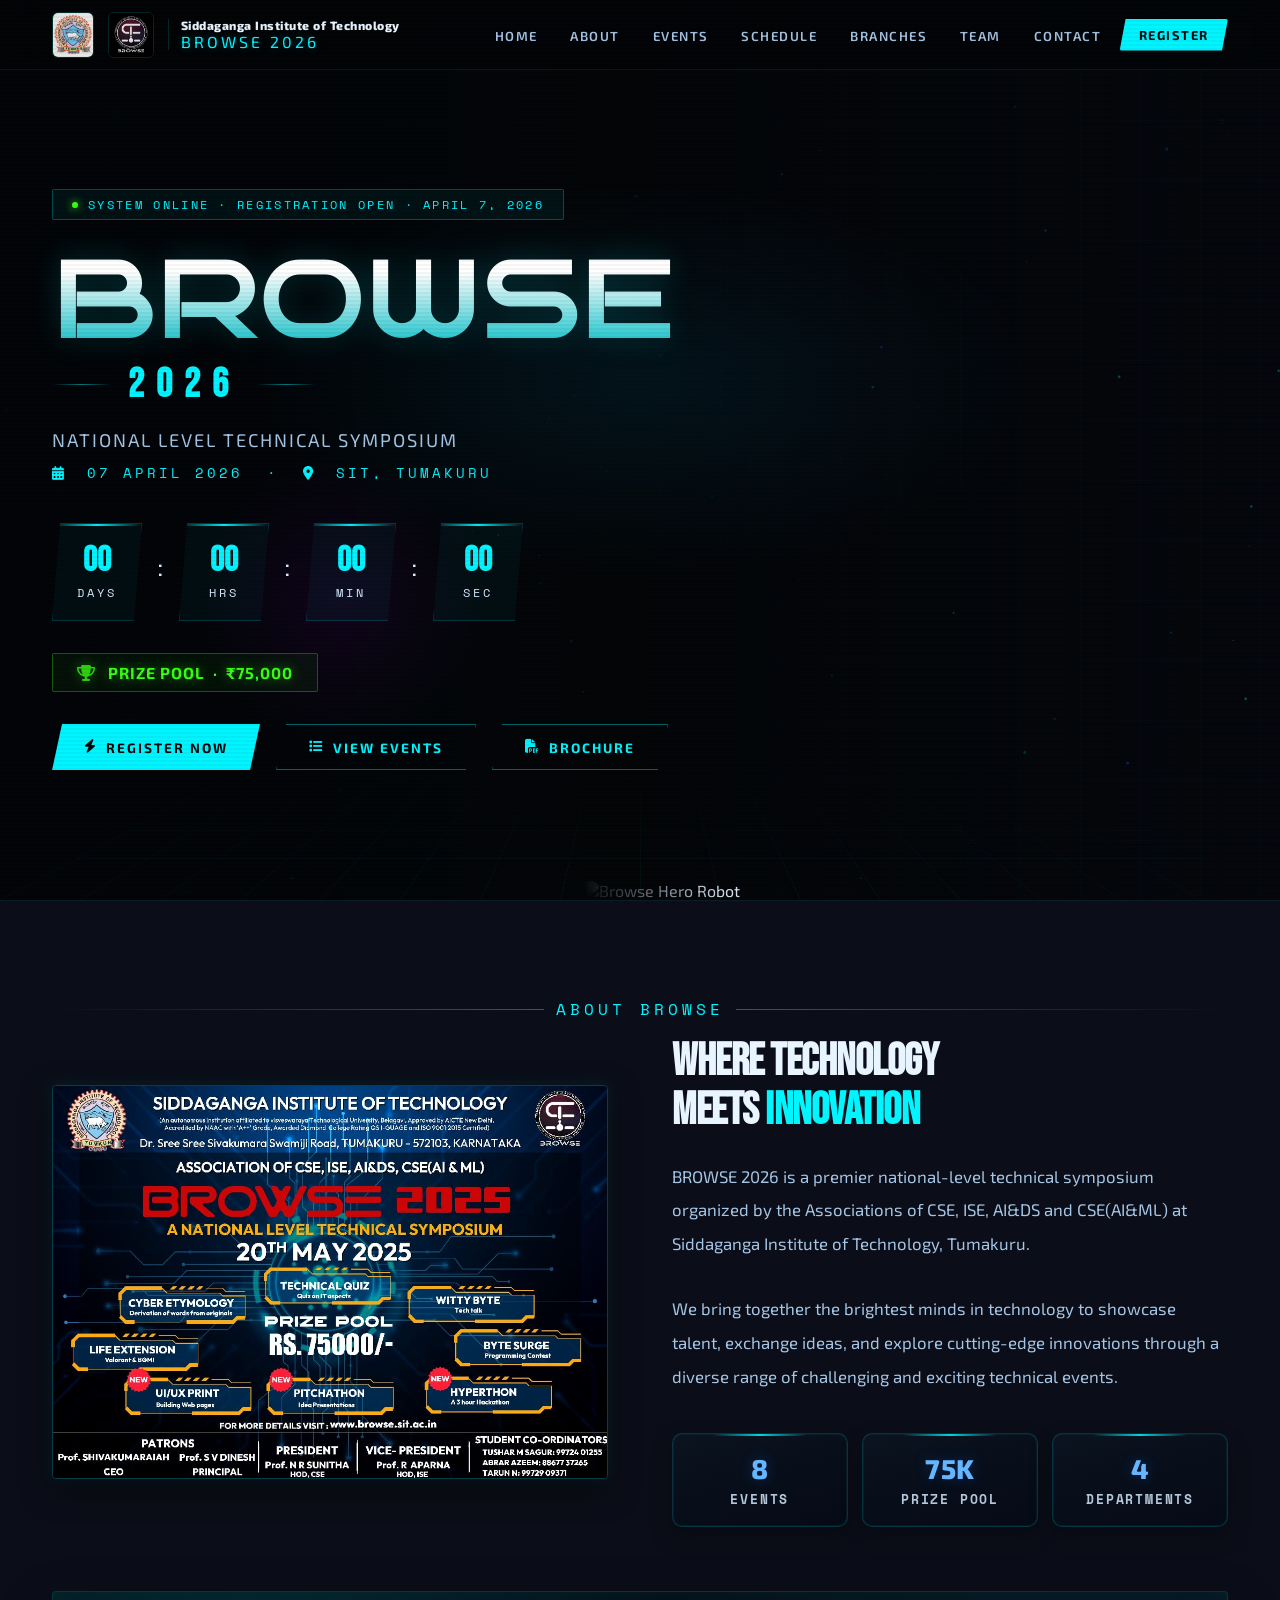
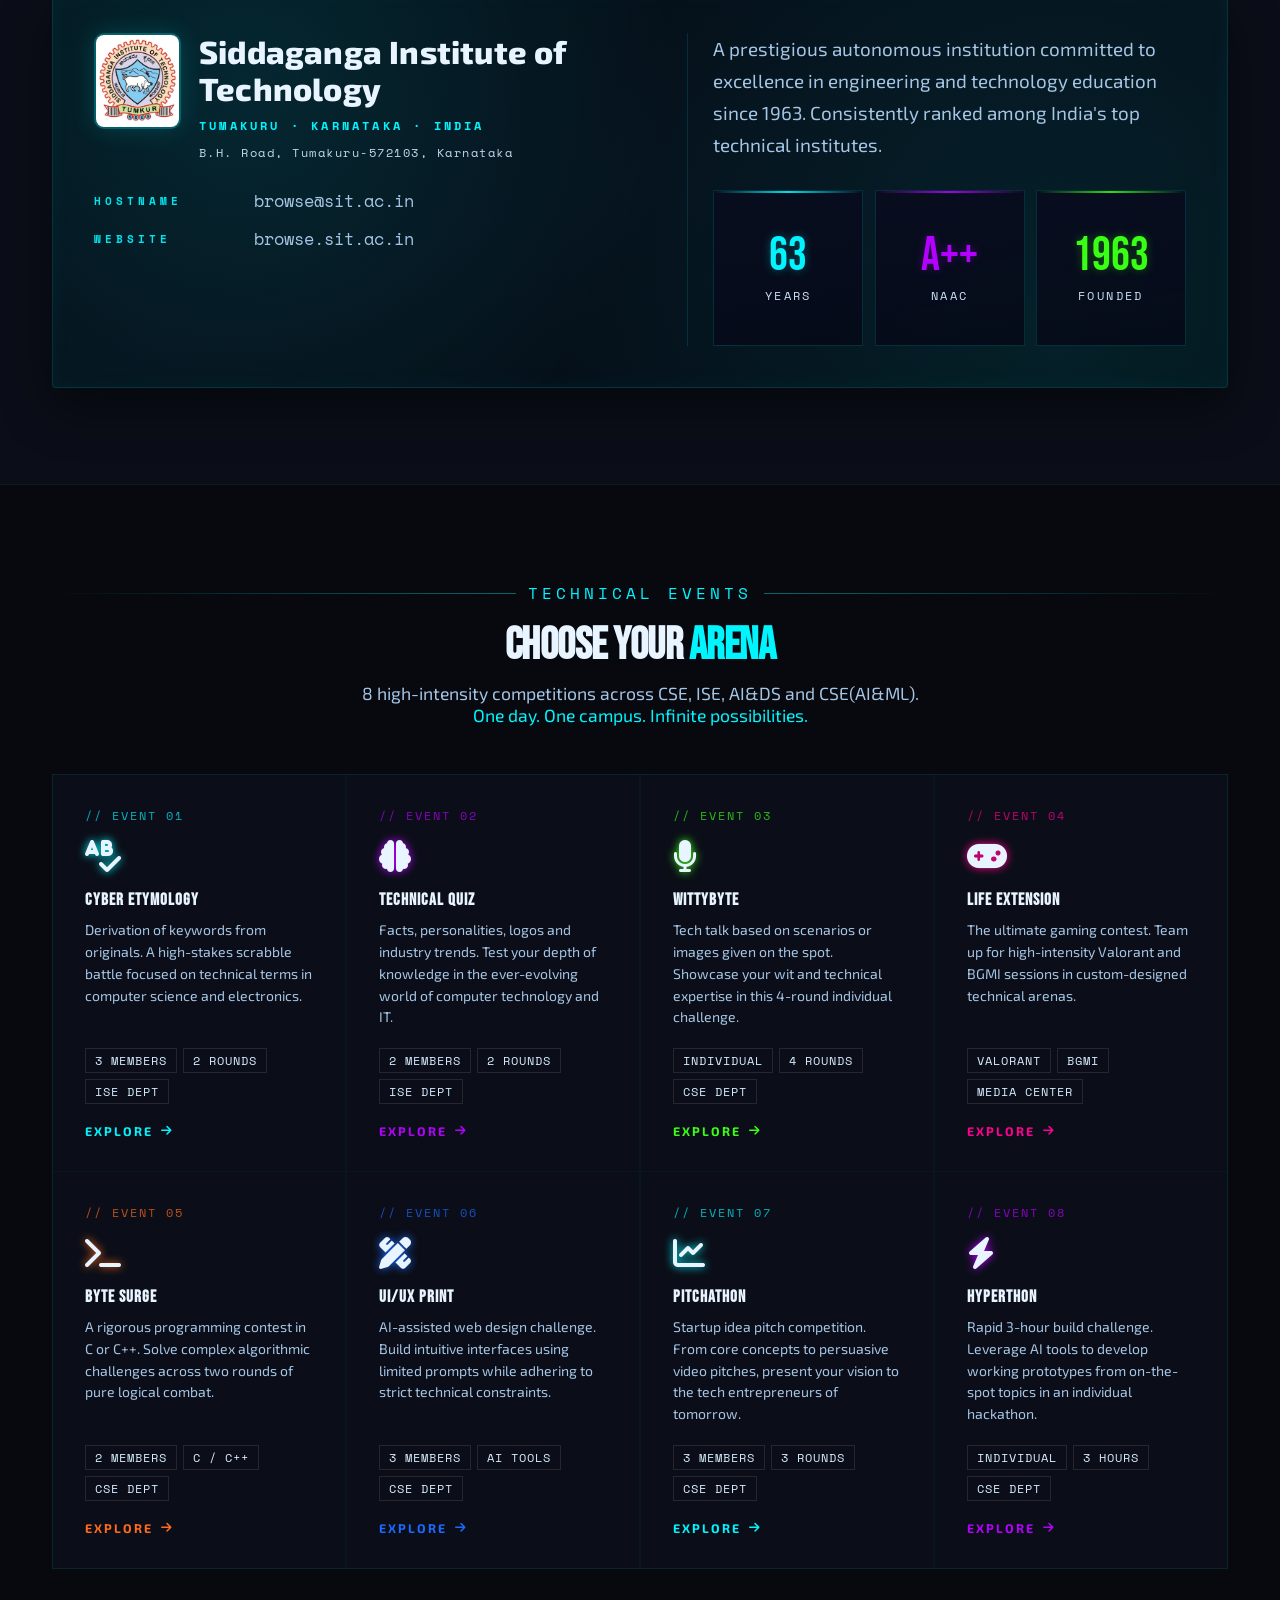
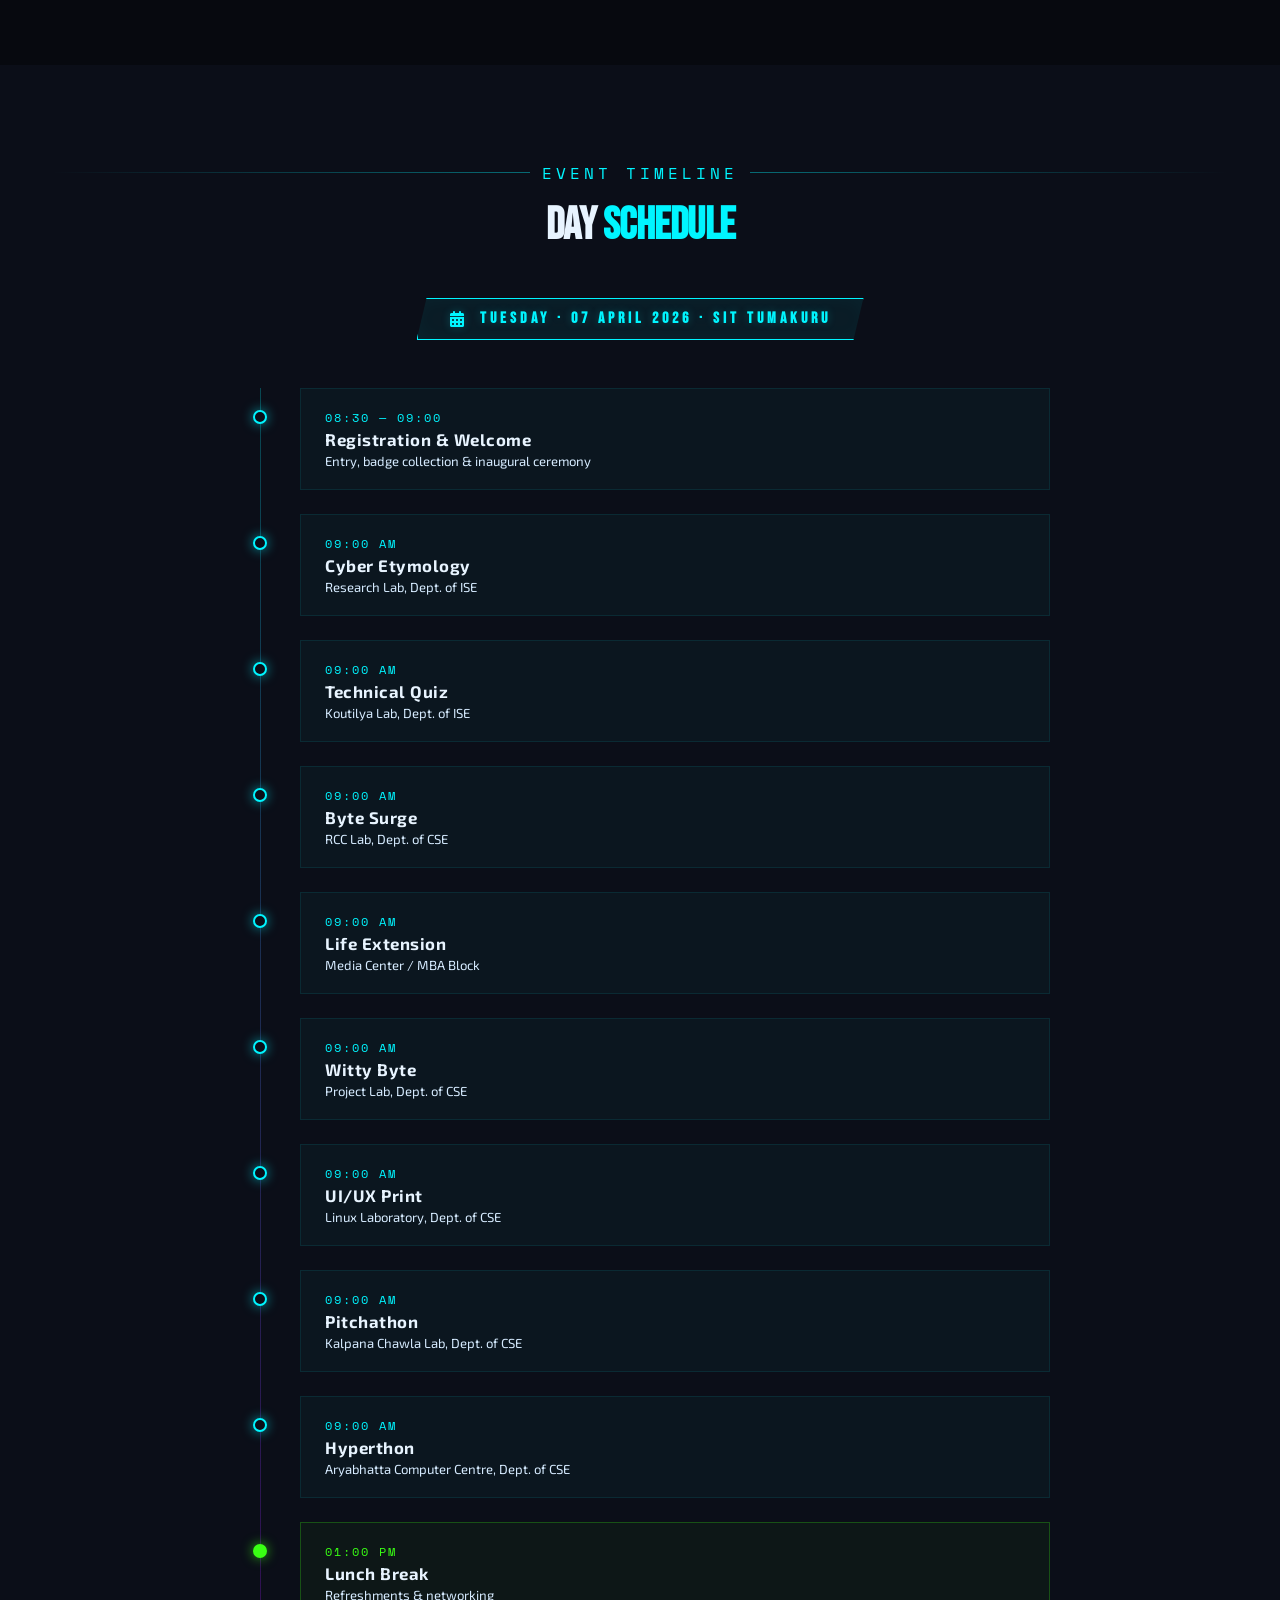
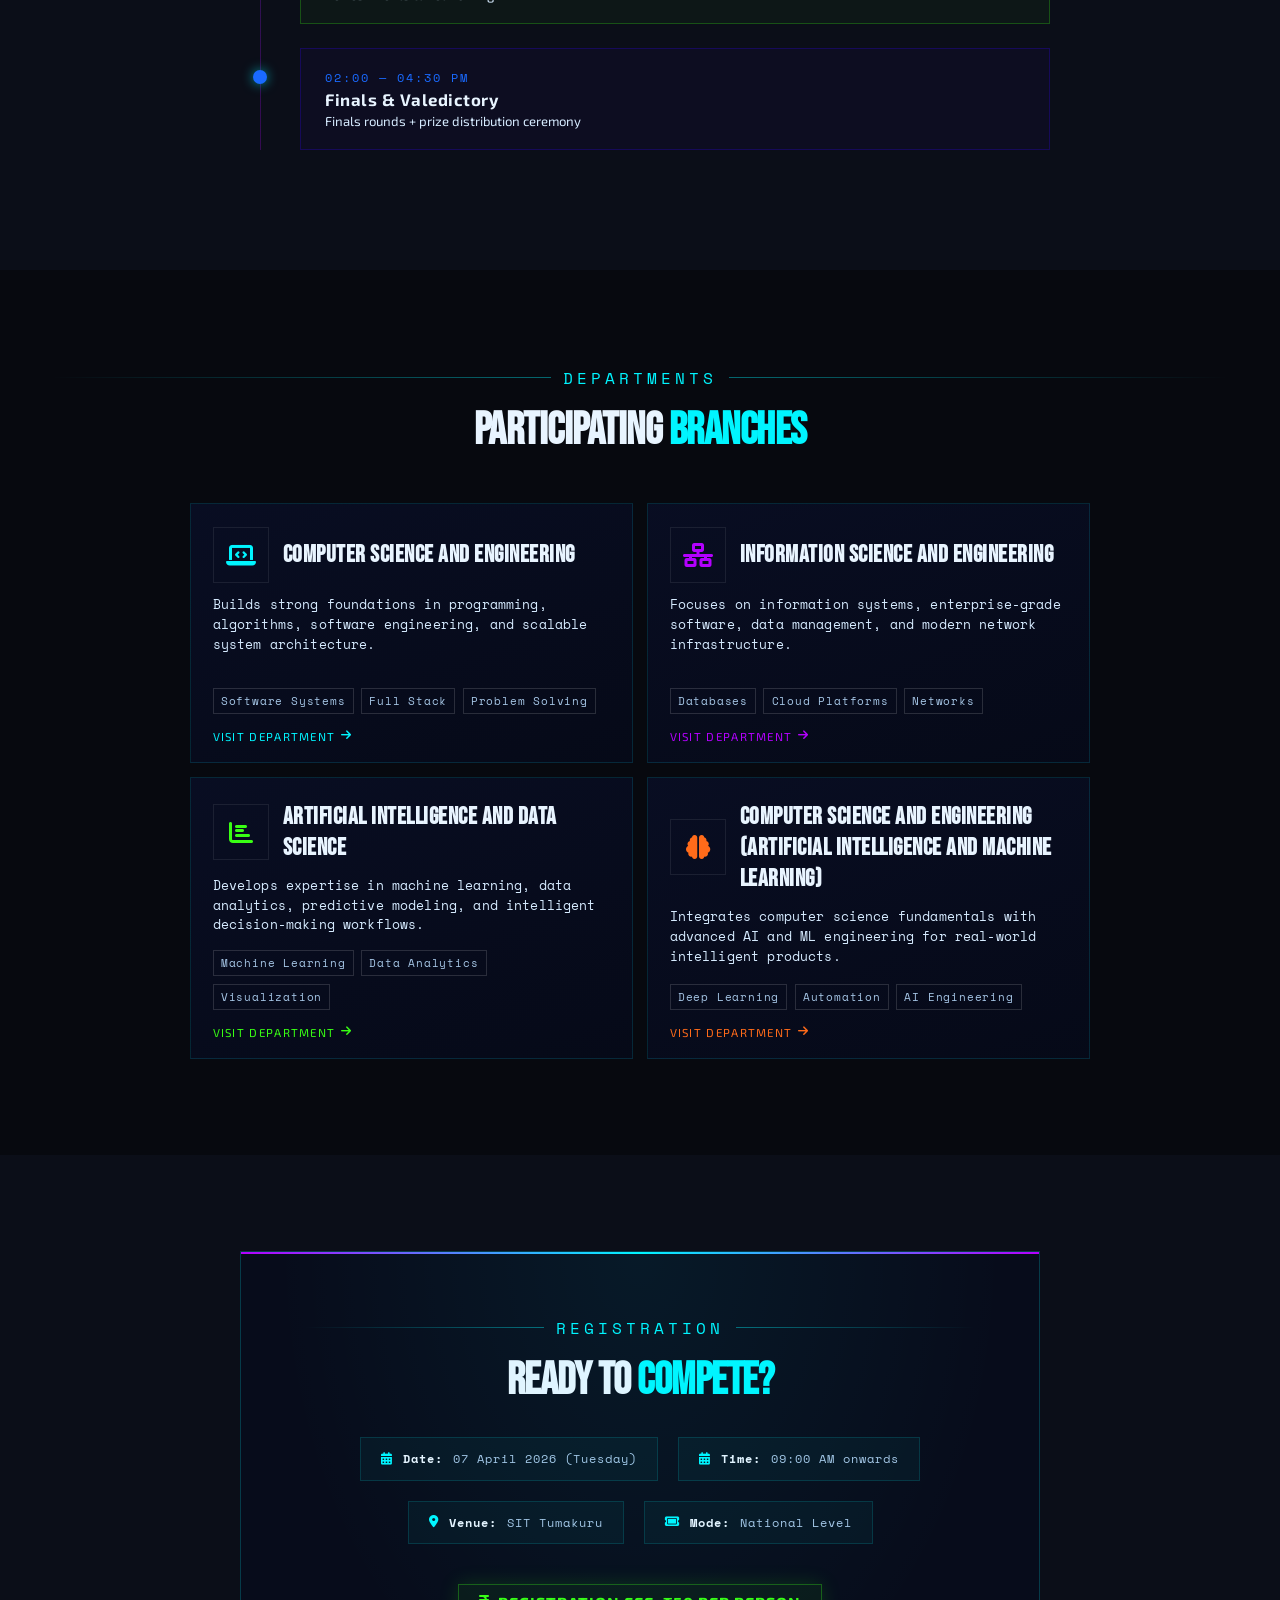
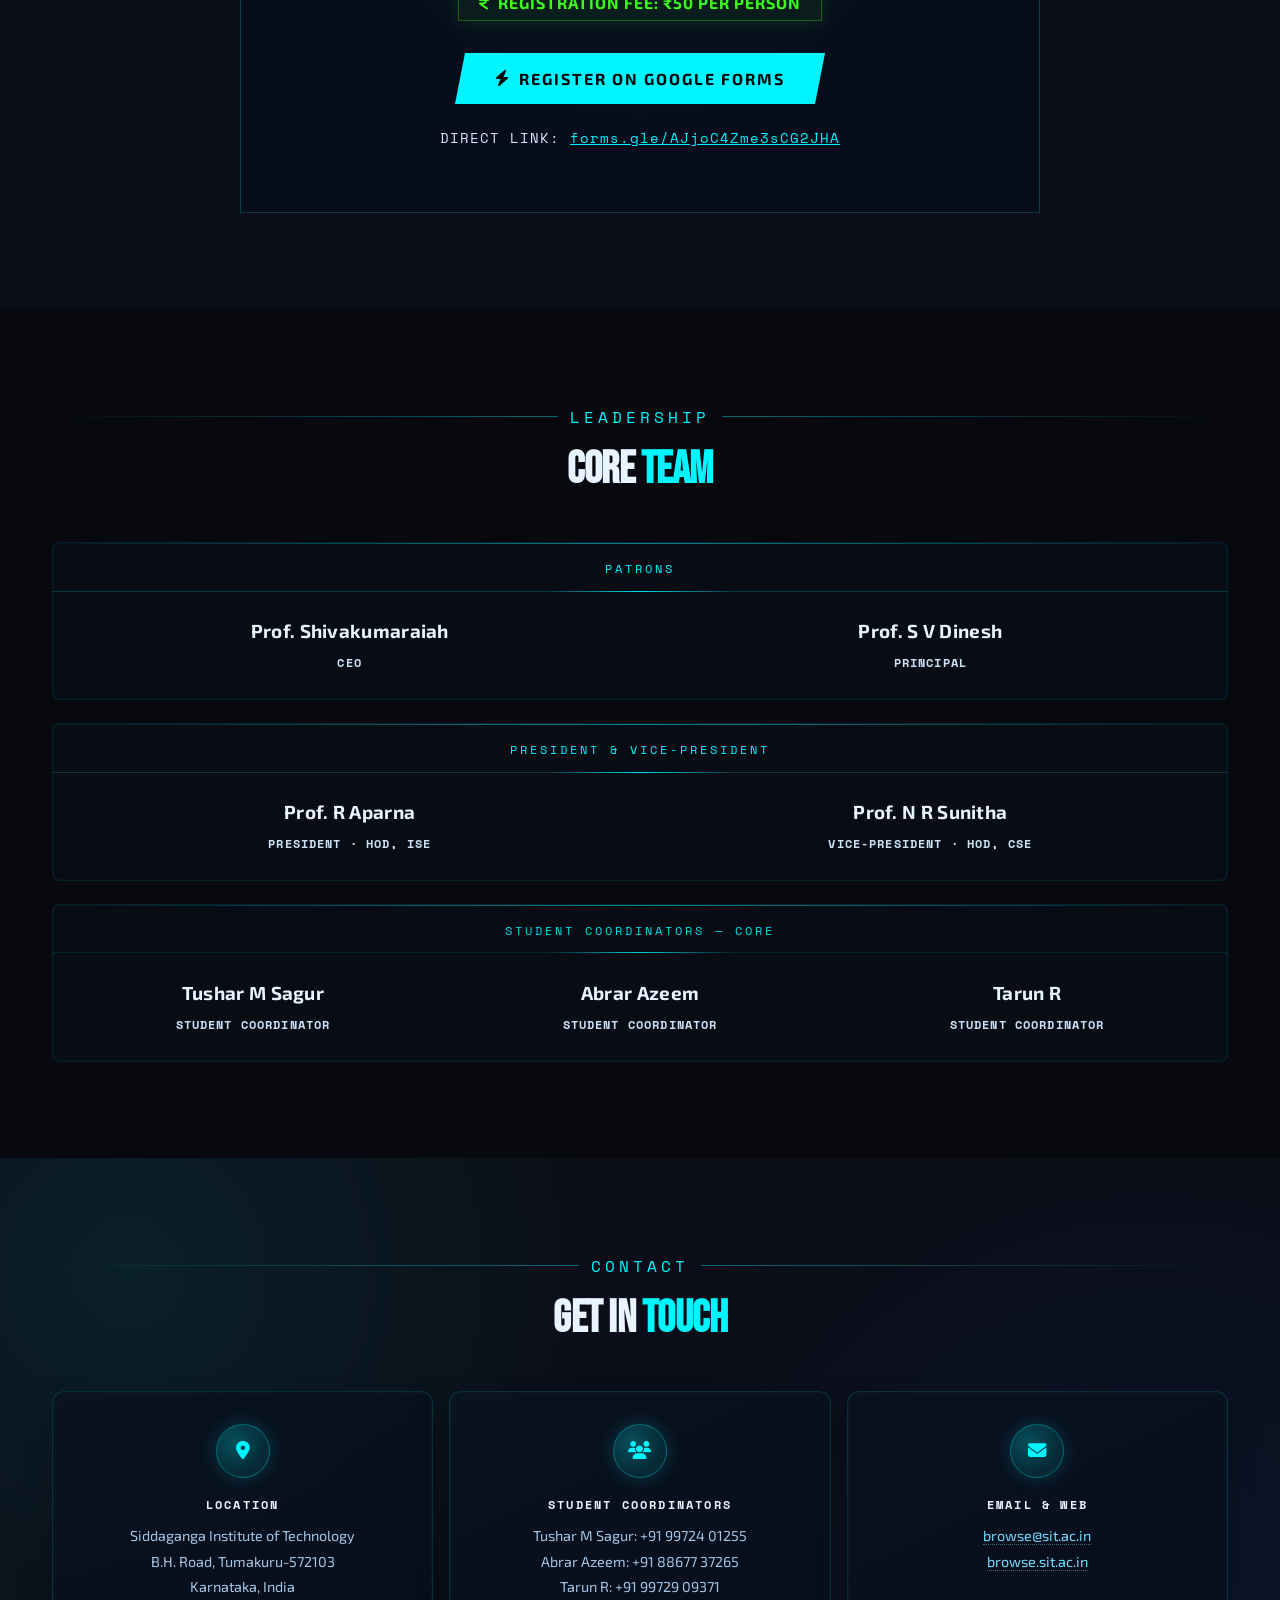
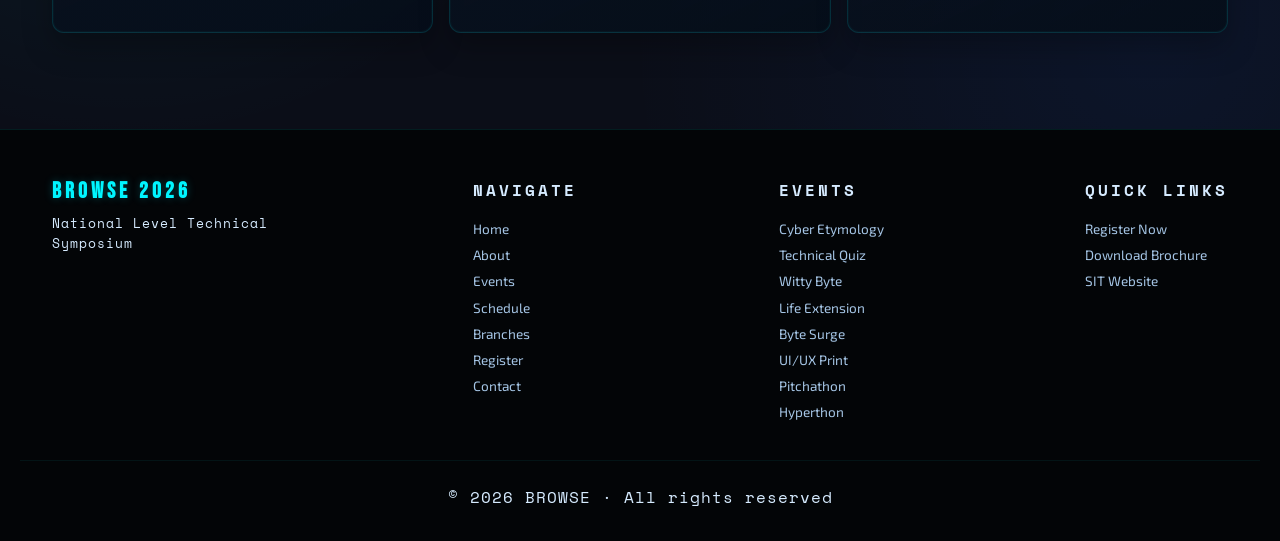
==== commit ab6135fe: "feat: Implement core team and contact management via JavaScript; update README and developer guide" ====
--- a/index.html
+++ b/index.html
@@ -705,50 +705,19 @@
                 <!-- Patrons -->
                 <div class="coord-tier-panel coord-tier-senior">
                     <div class="coord-tier-head">PATRONS</div>
-                    <div class="coord-tier-body">
-                        <div class="coord-person">
-                            <div class="coord-cname">Prof. Shivakumaraiah</div>
-                            <div class="coord-crole">CEO</div>
-                        </div>
-                        <div class="coord-person">
-                            <div class="coord-cname">Prof. S V Dinesh</div>
-                            <div class="coord-crole">Principal</div>
-                        </div>
-                    </div>
+                    <div class="coord-tier-body" id="corePatrons"></div>
                 </div>
 
                 <!-- President & VP -->
                 <div class="coord-tier-panel coord-tier-senior">
                     <div class="coord-tier-head">PRESIDENT & VICE-PRESIDENT</div>
-                    <div class="coord-tier-body">
-                        <div class="coord-person">
-                            <div class="coord-cname">Prof. R Aparna</div>
-                            <div class="coord-crole">President · HOD, ISE</div>
-                        </div>
-                        <div class="coord-person">
-                            <div class="coord-cname">Prof. N R Sunitha</div>
-                            <div class="coord-crole">Vice-President · HOD, CSE</div>
-                        </div>
-                    </div>
+                    <div class="coord-tier-body" id="coreLeads"></div>
                 </div>
 
                 <!-- Student Coordinators -->
                 <div class="coord-tier-panel">
                     <div class="coord-tier-head">STUDENT COORDINATORS — CORE</div>
-                    <div class="coord-tier-body">
-                        <div class="coord-person">
-                            <div class="coord-cname">Tushar M Sagur</div>
-                            <div class="coord-crole">Student Coordinator</div>
-                        </div>
-                        <div class="coord-person">
-                            <div class="coord-cname">Abrar Azeem</div>
-                            <div class="coord-crole">Student Coordinator</div>
-                        </div>
-                        <div class="coord-person">
-                            <div class="coord-cname">Tarun R</div>
-                            <div class="coord-crole">Student Coordinator</div>
-                        </div>
-                    </div>
+                    <div class="coord-tier-body" id="coreStudentCoordinators"></div>
                 </div>
 
             </div>
@@ -772,30 +741,19 @@
                 <div class="contact-cell">
                     <div class="cc-icon"><i class="fas fa-map-marker-alt"></i></div>
                     <div class="cc-title">LOCATION</div>
-                    <p class="cc-body">
-                        Siddaganga Institute of Technology<br>
-                        B.H. Road, Tumakuru-572103<br>
-                        Karnataka, India
-                    </p>
+                    <p class="cc-body" id="contactLocationBody"></p>
                 </div>
 
                 <div class="contact-cell">
                     <div class="cc-icon"><i class="fas fa-users"></i></div>
                     <div class="cc-title">STUDENT COORDINATORS</div>
-                    <p class="cc-body">
-                        Tushar M Sagur: +91 99724 01255<br>
-                        Abrar Azeem: +91 88677 37265<br>
-                        Tarun R: +91 99729 09371
-                    </p>
+                    <p class="cc-body" id="contactStudentCoordinatorsBody"></p>
                 </div>
 
                 <div class="contact-cell">
                     <div class="cc-icon"><i class="fas fa-envelope"></i></div>
                     <div class="cc-title">EMAIL & WEB</div>
-                    <p class="cc-body">
-                        <a href="#" data-link="browseEmail">browse@sit.ac.in</a><br>
-                        <a href="#" data-link="browseWebsite" target="_blank">browse.sit.ac.in</a>
-                    </p>
+                    <p class="cc-body" id="contactEmailWebBody"></p>
                 </div>
 
             </div>
@@ -848,8 +806,8 @@
                 </ul>
             </div>
         </div>
-        <div class="footer-bottom" style="text-align: center;">
-            <span>© 2026 BROWSE · Siddaganga Institute of Technology. All rights reserved.</span>
+        <div class="footer-bottom">
+            <span>© 2026 BROWSE · All rights reserved</span>
 
         </div>
     </footer>
@@ -910,6 +868,7 @@
 
     <script src="js/eventsData.js"></script>
     <script src="js/links.js"></script>
+    <script src="js/core-team.js"></script>
     <script src="js/script.js"></script>
     <!-- Designed by KK -->
 </body>
--- a/css/styles.css
+++ b/css/styles.css
@@ -983,11 +983,22 @@
 @media (max-width: 768px) {
   #about .about-stats {
     grid-template-columns: repeat(3, minmax(0, 1fr));
-    gap: 0.6rem;
+    gap: 0.55rem;
   }
 
   #about .stat-box {
-    padding: 0.95rem 0.35rem;
+    padding: 0.9rem 0.45rem 0.8rem;
+    border-radius: 8px;
+  }
+
+  #about .stat-num {
+    font-size: 1.45rem;
+  }
+
+  #about .stat-l {
+    font-size: 0.68rem;
+    letter-spacing: 1.2px;
+    margin-top: 0.42rem;
   }
 
   .hero-robot-img {
@@ -999,11 +1010,20 @@
 @media (max-width: 480px) {
   #about .about-stats {
     grid-template-columns: repeat(3, minmax(0, 1fr));
-    gap: 0.5rem;
+    gap: 0.45rem;
   }
 
   #about .stat-box {
-    padding: 0.8rem 0.3rem;
+    padding: 0.78rem 0.3rem 0.7rem;
+  }
+
+  #about .stat-num {
+    font-size: 1.28rem;
+  }
+
+  #about .stat-l {
+    font-size: 0.61rem;
+    letter-spacing: 0.9px;
   }
 
   .hero-robot-img {
@@ -1136,36 +1156,58 @@
 .about-stats {
   display: grid;
   grid-template-columns: repeat(3, 1fr);
-  gap: 1px;
+  gap: 0.9rem;
   margin-top: 2.5rem;
-  overflow: hidden;
-  border: 1px solid rgba(0, 245, 255, 0.12);
 }
 
 .stat-box {
-  padding: 1.5rem 1rem;
+  position: relative;
+  isolation: isolate;
+  padding: 1.3rem 1rem 1.05rem;
   text-align: center;
-  background: rgba(0, 245, 255, 0.03);
-  transition: background 0.25s;
+  border: 1px solid rgba(0, 245, 255, 0.16);
+  border-radius: 10px;
+  background:
+    linear-gradient(165deg, rgba(12, 20, 34, 0.92) 0%, rgba(8, 14, 26, 0.92) 55%, rgba(5, 11, 22, 0.96) 100%);
+  box-shadow: inset 0 0 0 1px rgba(0, 245, 255, 0.06), 0 10px 22px rgba(0, 0, 0, 0.28);
+  transition: transform 0.28s var(--ease-out-expo), box-shadow 0.28s ease, border-color 0.28s ease;
+}
+
+.stat-box::before {
+  content: '';
+  position: absolute;
+  left: 50%;
+  top: 0;
+  width: 54%;
+  height: 2px;
+  transform: translateX(-50%);
+  background: linear-gradient(90deg, transparent, rgba(0, 245, 255, 0.95), transparent);
+  opacity: 0.9;
 }
 
 .stat-box:hover {
-  background: rgba(0, 245, 255, 0.07);
+  transform: translateY(-4px);
+  border-color: rgba(0, 245, 255, 0.42);
+  box-shadow: inset 0 0 0 1px rgba(0, 245, 255, 0.11), 0 14px 30px rgba(0, 0, 0, 0.38), 0 0 20px rgba(0, 245, 255, 0.14);
 }
 
 .stat-num {
-  font-family: 'Impact';
-  font-size: 1.8rem;
-  font-weight: 900;
-  color: var(--neon-blue);
+  font-family: var(--ff-head);
+  font-size: clamp(1.7rem, 2.1vw, 2.25rem);
+  font-weight: 800;
+  letter-spacing: 0.7px;
+  line-height: 1;
+  color: #66b6ff;
+  text-shadow: 0 0 14px rgba(26, 106, 255, 0.28);
 }
 
 .stat-l {
   font-family: var(--ff-mono);
-  font-size: 1rem;
-  letter-spacing: 2px;
-  color: var(--text-dim);
-  margin-top: 4px;
+  font-size: 0.79rem;
+  font-weight: 700;
+  letter-spacing: 1.8px;
+  color: rgba(214, 235, 255, 0.84);
+  margin-top: 0.52rem;
   text-transform: uppercase;
 }
 
@@ -1932,81 +1974,145 @@
 }
 
 .coord-tiers {
-  display: flex;
-  flex-direction: column;
-  gap: 2rem;
+  display: grid;
+  gap: 1.45rem;
 }
 
 .coord-tier-panel {
+  position: relative;
   overflow: hidden;
-  margin-bottom: 4rem;
+  margin-bottom: 0;
+  border: 1px solid rgba(0, 245, 255, 0.1);
+  border-radius: 8px;
+  background: rgba(8, 16, 28, 0.55);
+  box-shadow: inset 0 0 0 1px rgba(0, 245, 255, 0.03);
+}
+
+.coord-tier-panel::before {
+  content: '';
+  position: absolute;
+  left: 0;
+  right: 0;
+  top: 0;
+  height: 1px;
+  background: linear-gradient(90deg, transparent, rgba(0, 245, 255, 0.5), transparent);
 }
 
 .coord-tier-head {
-  padding: 0 1.5rem 1rem;
+  padding: 1rem 1.5rem 0.85rem;
   font-family: var(--ff-mono);
-  font-size: 0.8rem;
-  letter-spacing: 4px;
+  font-size: 0.77rem;
+  letter-spacing: 3px;
   text-transform: uppercase;
   color: var(--neon-cyan);
   text-align: center;
-  border-bottom: 1px solid rgba(0, 245, 255, 0.15);
-  margin-bottom: 2rem;
-  opacity: 0.8;
+  border-bottom: 1px solid rgba(0, 245, 255, 0.12);
+  margin-bottom: 0;
+  opacity: 0.9;
   transition: all 0.3s ease;
+  background: transparent;
+  position: relative;
+}
+
+.coord-tier-head::after {
+  content: '';
+  position: absolute;
+  left: 50%;
+  bottom: -1px;
+  width: 0;
+  height: 1px;
+  background: linear-gradient(90deg, transparent, rgba(0, 245, 255, 0.95), transparent);
+  transform: translateX(-50%);
 }
 
 .coord-tier-senior .coord-tier-head {
   color: var(--neon-cyan);
-  border-bottom-color: rgba(0, 245, 255, 0.15);
+  border-bottom-color: rgba(0, 245, 255, 0.2);
   opacity: 1;
 }
 
 .coord-tier-body {
-  display: flex;
-  gap: 3rem;
-  flex-wrap: wrap;
-  justify-content: center;
+  display: grid;
+  grid-template-columns: repeat(auto-fit, minmax(220px, 1fr));
+  gap: 0.35rem 1.2rem;
+  padding: 0.9rem 1rem 1rem;
 }
 
 .coord-person {
-  flex: 0 1 auto;
-  min-width: 250px;
-  padding: 1rem;
+  min-width: 0;
+  padding: 0.75rem 0.45rem;
+  border: none;
+  border-radius: 0;
+  background: transparent;
+  box-shadow: none;
   transition: all 0.3s ease;
   position: relative;
   text-align: center;
 }
 
+/* Staggered reveal for Core Team rows once section enters viewport */
+.coord-tiers.fade-up .coord-tier-panel {
+  opacity: 0;
+  transform: translateY(16px) scale(0.99);
+  transition: opacity 0.55s ease, transform 0.55s var(--ease-out-expo);
+}
+
+.coord-tiers.fade-up.visible .coord-tier-panel {
+  opacity: 1;
+  transform: translateY(0) scale(1);
+}
+
+.coord-tiers.fade-up.visible .coord-tier-panel:nth-child(1) {
+  transition-delay: 0.06s;
+}
+
+.coord-tiers.fade-up.visible .coord-tier-panel:nth-child(2) {
+  transition-delay: 0.16s;
+}
+
+.coord-tiers.fade-up.visible .coord-tier-panel:nth-child(3) {
+  transition-delay: 0.26s;
+}
+
+.coord-tiers.fade-up.visible .coord-tier-head::after {
+  animation: coordLineSweep 0.75s ease forwards;
+}
+
 .coord-person:hover {
-  transform: translateY(-5px);
-  text-shadow: 0 0 15px rgba(0, 245, 255, 0.2);
+  transform: translateY(-2px);
 }
 
 .coord-cname {
   font-family: var(--ff-head);
-  font-size: 1.3rem;
-  font-weight: 800;
+  font-size: 1.18rem;
+  font-weight: 700;
   color: var(--text-bright);
-  margin-bottom: 8px;
-  letter-spacing: 0.5px;
+  margin-bottom: 0.45rem;
+  letter-spacing: 0.3px;
+  line-height: 1.35;
 }
 
 .coord-crole {
+  display: inline-flex;
+  align-items: center;
+  justify-content: center;
+  gap: 0.4rem;
   font-family: var(--ff-mono);
-  font-size: 0.85rem;
-  letter-spacing: 2px;
-  color: var(--neon-white);
+  font-size: 0.72rem;
+  letter-spacing: 1.15px;
+  color: var(--text-dim);
   text-transform: uppercase;
   font-weight: 700;
-  opacity: 0.9;
+  opacity: 0.96;
   transition: color 0.3s ease;
-  text-shadow: 0 0 10px rgba(255, 107, 26, 0.1);
+  border: none;
+  background: transparent;
+  border-radius: 999px;
+  padding: 0;
 }
 
 .coord-tier-senior .coord-crole {
-  color: var(--neon-white);
-  text-shadow: 0 0 10px rgba(255, 107, 26, 0.15);
+  color: var(--text-dim);
 }
 
 .coord-cphone {
@@ -2016,66 +2122,158 @@
   margin-top: 6px;
 }
 
+@keyframes coordLineSweep {
+  from {
+    width: 0;
+    opacity: 0.35;
+  }
+
+  to {
+    width: min(180px, 58%);
+    opacity: 0.95;
+  }
+}
+
+@media (prefers-reduced-motion: reduce) {
+  .coord-tiers.fade-up .coord-tier-panel,
+  .coord-tiers.fade-up.visible .coord-tier-panel {
+    opacity: 1;
+    transform: none;
+    transition: none;
+  }
+
+  .coord-tier-head::after,
+  .coord-tiers.fade-up.visible .coord-tier-head::after {
+    animation: none;
+    width: min(180px, 58%);
+  }
+}
+
 /* ━━━━━━━━━━━━━━━━━━ CONTACT ━━━━━━━━━━━━━━━━━━━━━━━━━ */
 #contact {
   background: var(--bg2);
+  position: relative;
+  overflow: hidden;
+}
+
+#contact::before {
+  content: '';
+  position: absolute;
+  inset: 0;
+  pointer-events: none;
+  background:
+    radial-gradient(circle at 10% 20%, rgba(0, 245, 255, 0.08), transparent 38%),
+    radial-gradient(circle at 90% 85%, rgba(26, 106, 255, 0.08), transparent 42%);
 }
 
 .contact-grid {
+  position: relative;
+  z-index: 1;
   display: grid;
   grid-template-columns: repeat(3, 1fr);
-  gap: 1.5px;
-  background: rgba(0, 245, 255, 0.06);
-  border: 1px solid rgba(0, 245, 255, 0.06);
+  gap: 1rem;
 }
 
 .contact-cell {
-  background: var(--bg2);
-  padding: 2rem;
+  position: relative;
+  overflow: hidden;
+  background: linear-gradient(155deg, rgba(10, 19, 33, 0.88) 0%, rgba(6, 14, 26, 0.94) 100%);
+  border: 1px solid rgba(0, 245, 255, 0.14);
+  border-radius: 12px;
+  padding: 2rem 1.7rem;
   text-align: center;
-  transition: background 0.25s;
+  box-shadow: 0 14px 30px rgba(0, 0, 0, 0.26), inset 0 0 0 1px rgba(0, 245, 255, 0.03);
+  transition: transform 0.28s var(--ease-out-expo), border-color 0.28s ease, box-shadow 0.28s ease;
+}
+
+.contact-cell::before {
+  content: '';
+  position: absolute;
+  left: 50%;
+  top: 0;
+  width: 0;
+  height: 2px;
+  transform: translateX(-50%);
+  background: linear-gradient(90deg, transparent, rgba(0, 245, 255, 0.9), transparent);
+  transition: width 0.3s ease;
 }
 
 .contact-cell:hover {
-  background: var(--bg3);
+  transform: translateY(-5px);
+  border-color: rgba(0, 245, 255, 0.35);
+  box-shadow: 0 18px 36px rgba(0, 0, 0, 0.34), 0 0 24px rgba(0, 245, 255, 0.12);
+}
+
+.contact-cell:hover::before {
+  width: 62%;
 }
 
 .cc-icon {
-  width: 50px;
-  height: 50px;
-  margin: 0 auto 1rem;
-  border: 1px solid rgba(0, 245, 255, 0.25);
+  width: 54px;
+  height: 54px;
+  margin: 0 auto 1.05rem;
+  border: 1px solid rgba(0, 245, 255, 0.3);
+  border-radius: 50%;
   display: flex;
   align-items: center;
   justify-content: center;
-  font-size: 1.2rem;
+  font-size: 1.15rem;
   color: var(--neon-cyan);
-  background: rgba(0, 245, 255, 0.05);
+  background:
+    radial-gradient(circle at 35% 35%, rgba(0, 245, 255, 0.24), rgba(0, 245, 255, 0.06) 65%),
+    rgba(0, 245, 255, 0.05);
+  box-shadow: 0 0 18px rgba(0, 245, 255, 0.18);
+  transition: transform 0.28s ease, box-shadow 0.28s ease;
+}
+
+.contact-cell:hover .cc-icon {
+  transform: scale(1.06);
+  box-shadow: 0 0 24px rgba(0, 245, 255, 0.28);
 }
 
 .cc-title {
-  font-family: var(--ff-title);
-  font-size: 0.85rem;
+  font-family: var(--ff-mono);
+  font-size: 0.78rem;
   font-weight: 700;
-  letter-spacing: 2px;
+  letter-spacing: 2.2px;
+  text-transform: uppercase;
   color: var(--text-bright);
-  margin-bottom: 0.5rem;
+  margin-bottom: 0.6rem;
 }
 
 .cc-body {
-  font-size: 0.875rem;
+  font-size: 0.9rem;
   color: var(--text-mid);
-  line-height: 1.7;
+  line-height: 1.78;
   font-family: var(--ff-body);
 }
 
 .cc-body a {
+  color: #73dcff;
+  text-decoration: none;
+  border-bottom: 1px dotted rgba(115, 220, 255, 0.45);
+  transition: color 0.2s ease, border-color 0.2s ease;
+}
+
+.cc-body a:hover {
   color: var(--neon-cyan);
-  text-decoration: none;
-}
-
-.cc-body a:hover {
-  text-decoration: underline;
+  border-color: rgba(0, 245, 255, 0.75);
+}
+
+@media (prefers-reduced-motion: reduce) {
+  .contact-cell,
+  .cc-icon,
+  .contact-cell::before {
+    transition: none;
+  }
+
+  .contact-cell:hover {
+    transform: none;
+  }
+
+  .contact-cell:hover .cc-icon {
+    transform: none;
+  }
 }
 
 /* ━━━━━━━━━━━━━━━━━━ FOOTER ━━━━━━━━━━━━━━━━━━━━━━━━━━ */
@@ -2160,6 +2358,13 @@
   font-size: 1rem;
   letter-spacing: 1px;
   color: var(--text-dim);
+}
+
+.footer-bottom span {
+  display: block;
+  width: 100%;
+  text-align: center;
+  white-space: nowrap;
 }
 
 /* ━━━━━━━━━━━━━━━━━━ MODAL ━━━━━━━━━━━━━━━━━━━━━━━━━━━ */
@@ -2536,6 +2741,29 @@
 
   .contact-grid {
     grid-template-columns: 1fr;
+    gap: 0.8rem;
+  }
+
+  .contact-cell {
+    border-radius: 10px;
+    padding: 1.5rem 1rem;
+  }
+
+  .cc-icon {
+    width: 48px;
+    height: 48px;
+    margin-bottom: 0.9rem;
+    font-size: 1rem;
+  }
+
+  .cc-title {
+    font-size: 0.72rem;
+    letter-spacing: 1.7px;
+  }
+
+  .cc-body {
+    font-size: 0.84rem;
+    line-height: 1.7;
   }
 
   .about-stats {
@@ -2600,6 +2828,29 @@
     margin-inline: auto;
   }
 
+  .coord-tier-panel {
+    border-radius: 8px;
+  }
+
+  .coord-tier-body {
+    grid-template-columns: 1fr;
+    gap: 0.35rem;
+    padding: 0.8rem 0.85rem 0.95rem;
+  }
+
+  .coord-person {
+    padding: 0.75rem 0.4rem;
+  }
+
+  .coord-cname {
+    font-size: 1.02rem;
+  }
+
+  .coord-crole {
+    font-size: 0.64rem;
+    letter-spacing: 0.9px;
+  }
+
 
   .about-stats {
     grid-template-columns: repeat(3, 1fr);
@@ -2616,21 +2867,32 @@
     padding: 1.5rem 0.5rem;
   }
 
-  /* Footer centering */
+  /* Footer in columns on mobile */
   .footer-inner {
-    flex-direction: column;
-    align-items: center;
+    display: grid;
+    grid-template-columns: repeat(2, minmax(0, 1fr));
+    align-items: start;
+    text-align: left;
+    gap: 1.5rem 1.25rem;
+  }
+
+  .footer-brand {
+    grid-column: 1 / -1;
     text-align: center;
-    gap: 3rem;
+  }
+
+  .footer-brand p {
+    margin-left: auto;
+    margin-right: auto;
+    text-align: center;
   }
 
   .footer-links {
-    align-items: center;
+    width: 100%;
   }
 
   .footer-links ul {
-    align-items: center;
-    text-align: center;
+    text-align: left;
   }
 
   .footer-bottom {
@@ -2681,7 +2943,18 @@
   }
 
   .footer-inner {
+    grid-template-columns: repeat(2, minmax(0, 1fr));
+    gap: 1.25rem 0.9rem;
     padding: 0 1rem;
+  }
+
+  .footer-links h5 {
+    font-size: 0.88rem;
+    letter-spacing: 2px;
+  }
+
+  .footer-links ul li a {
+    font-size: 0.8rem;
   }
 
   .copy-text {
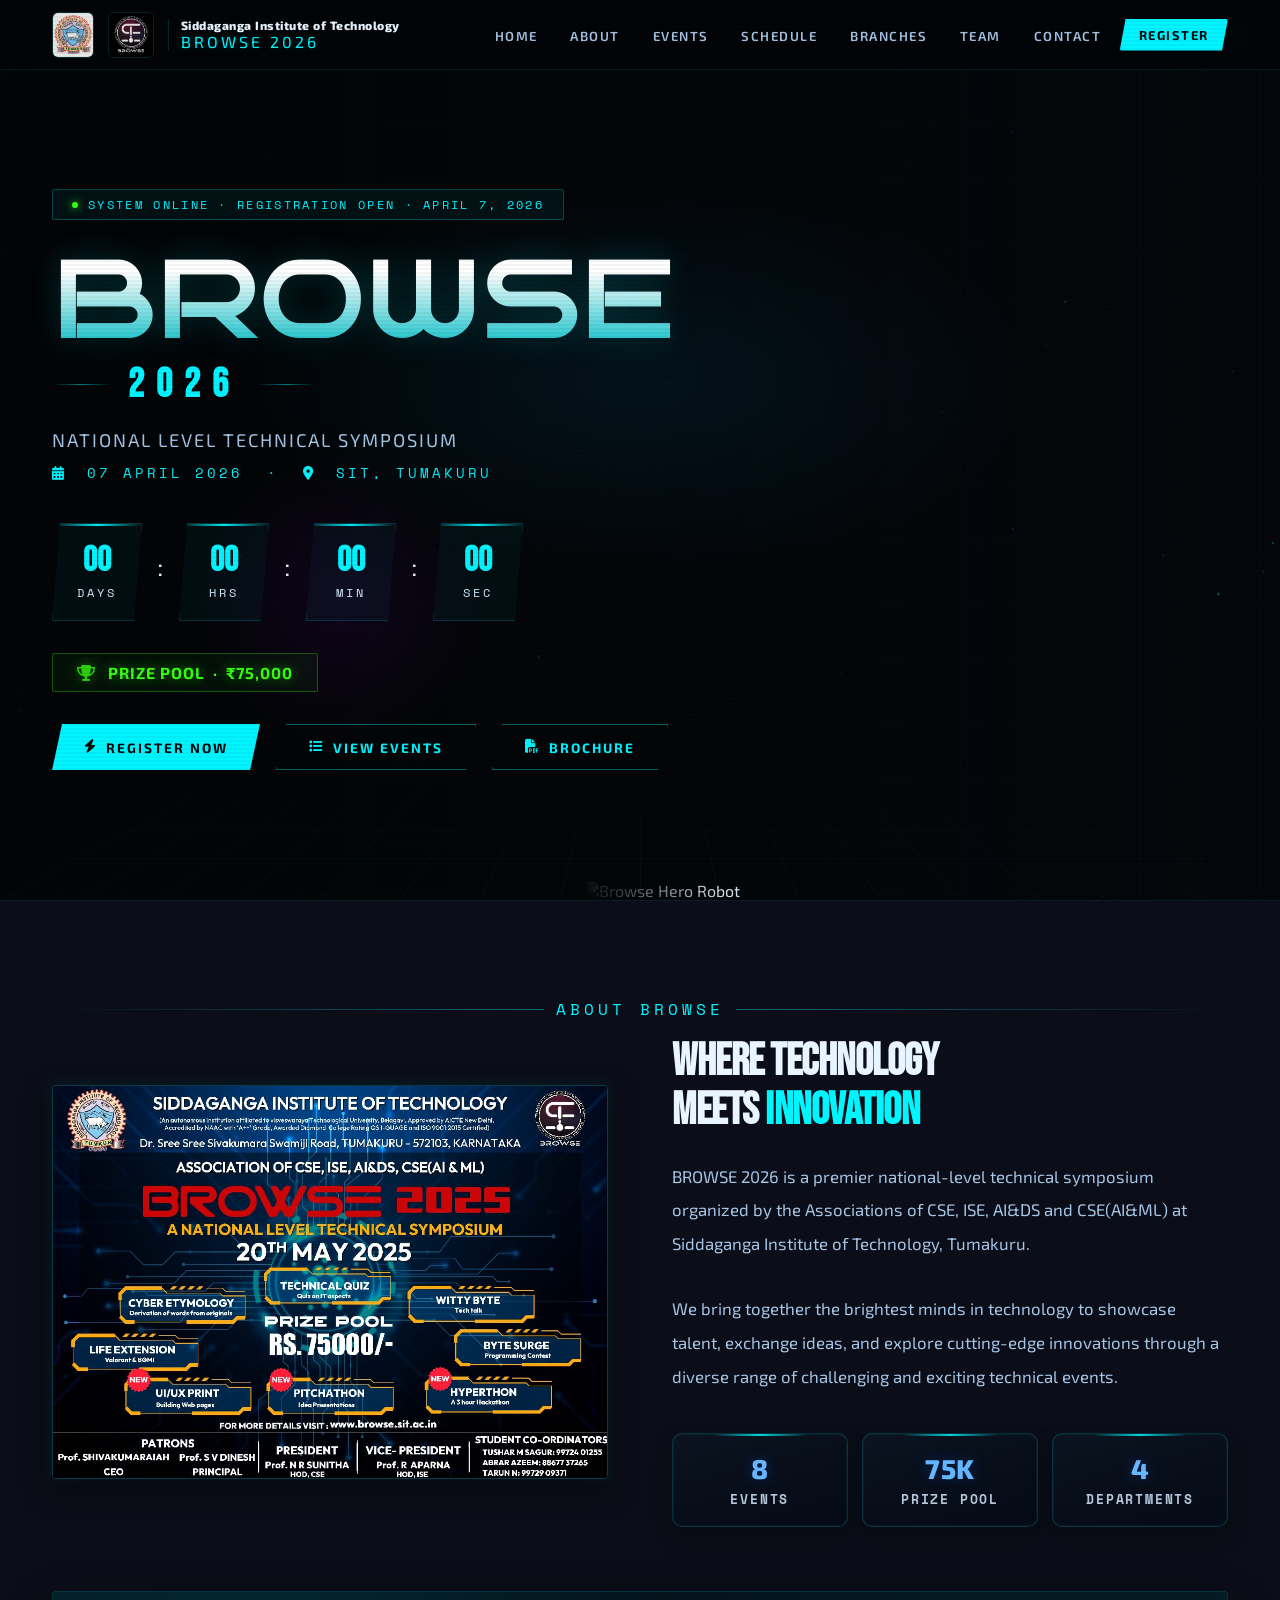
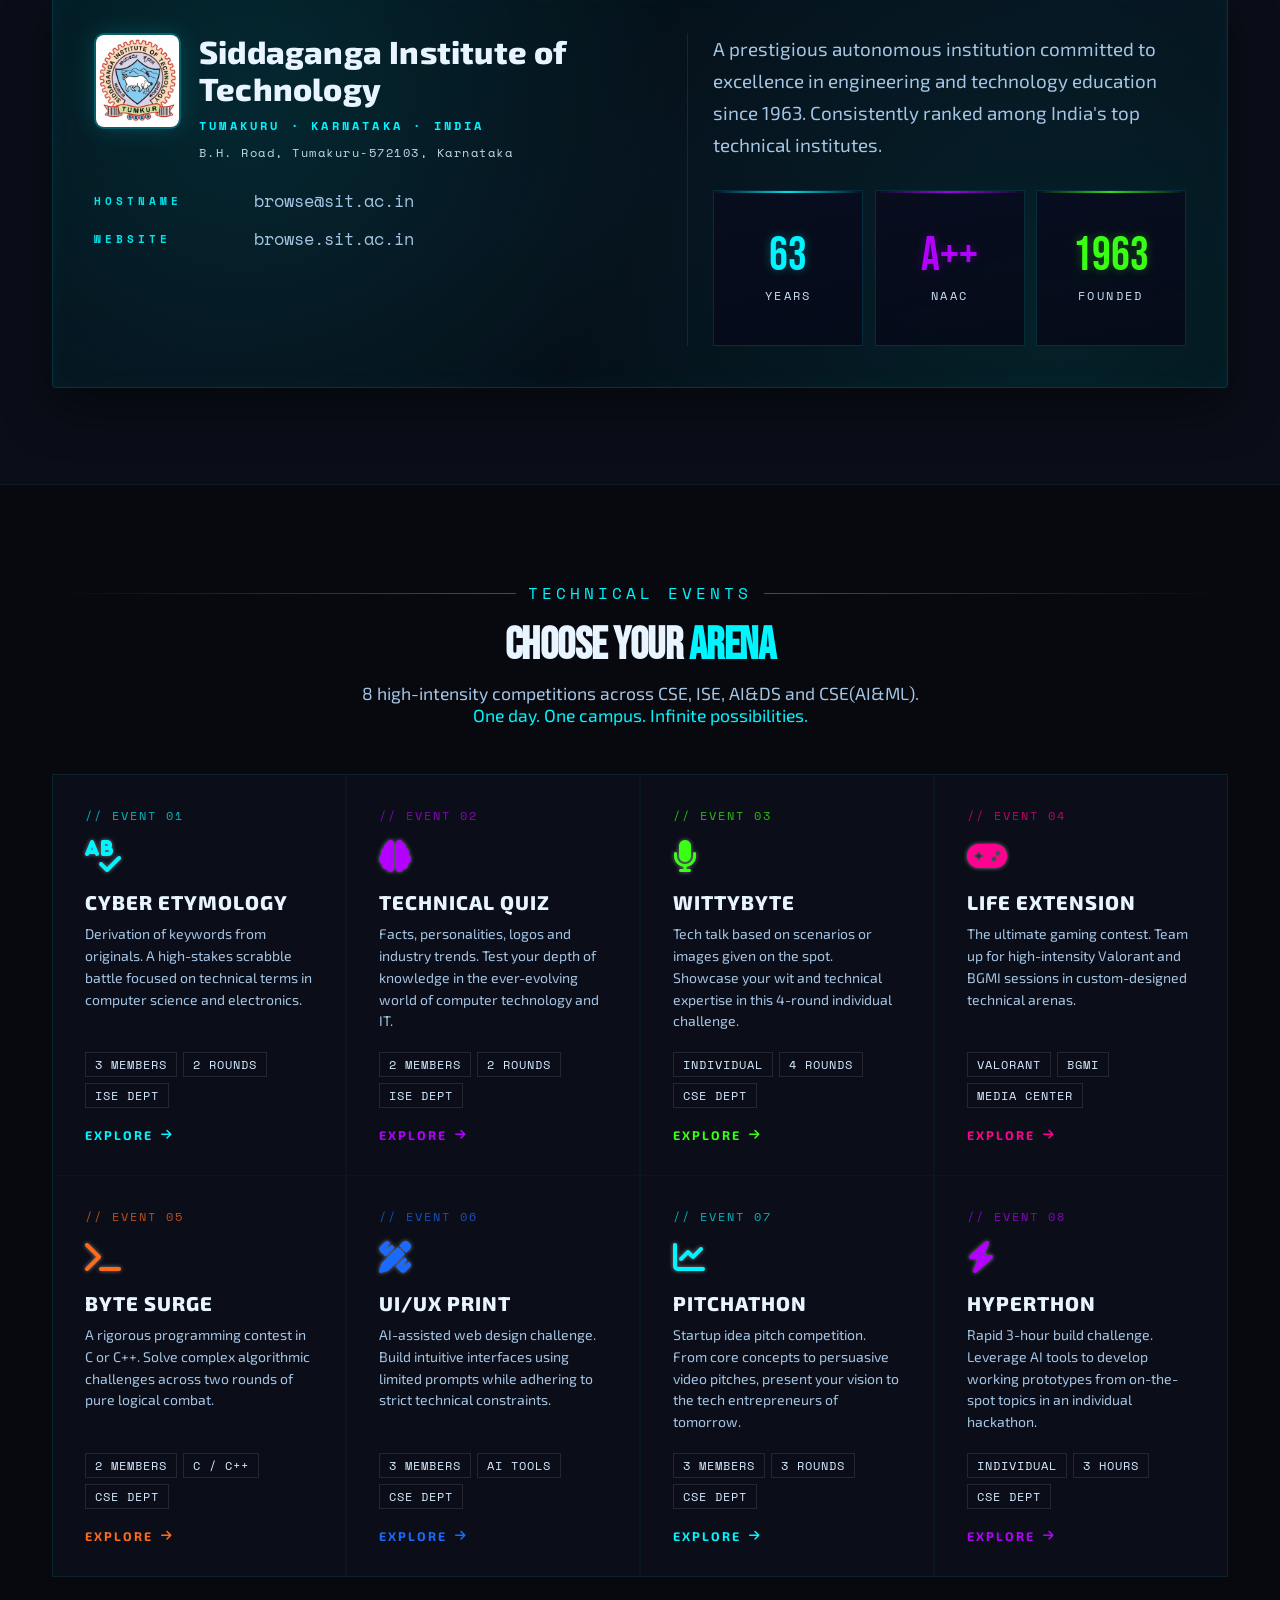
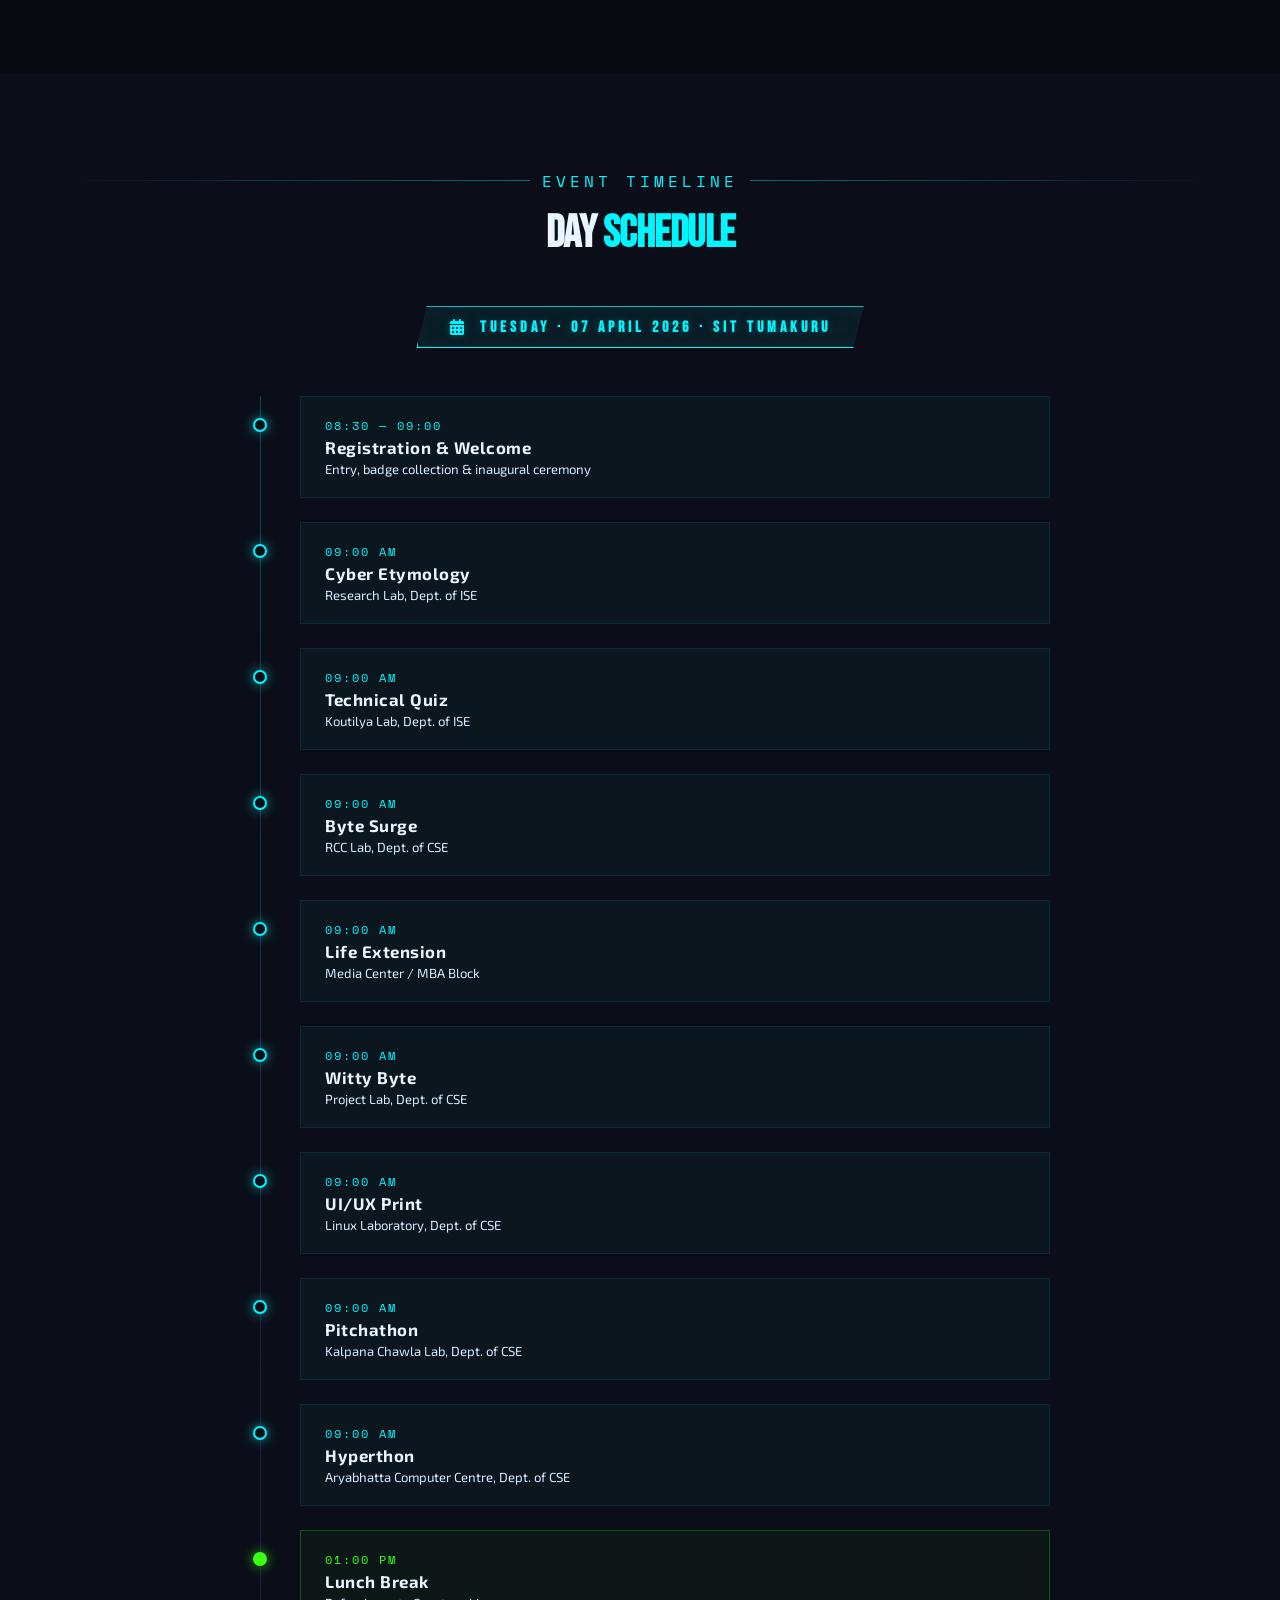
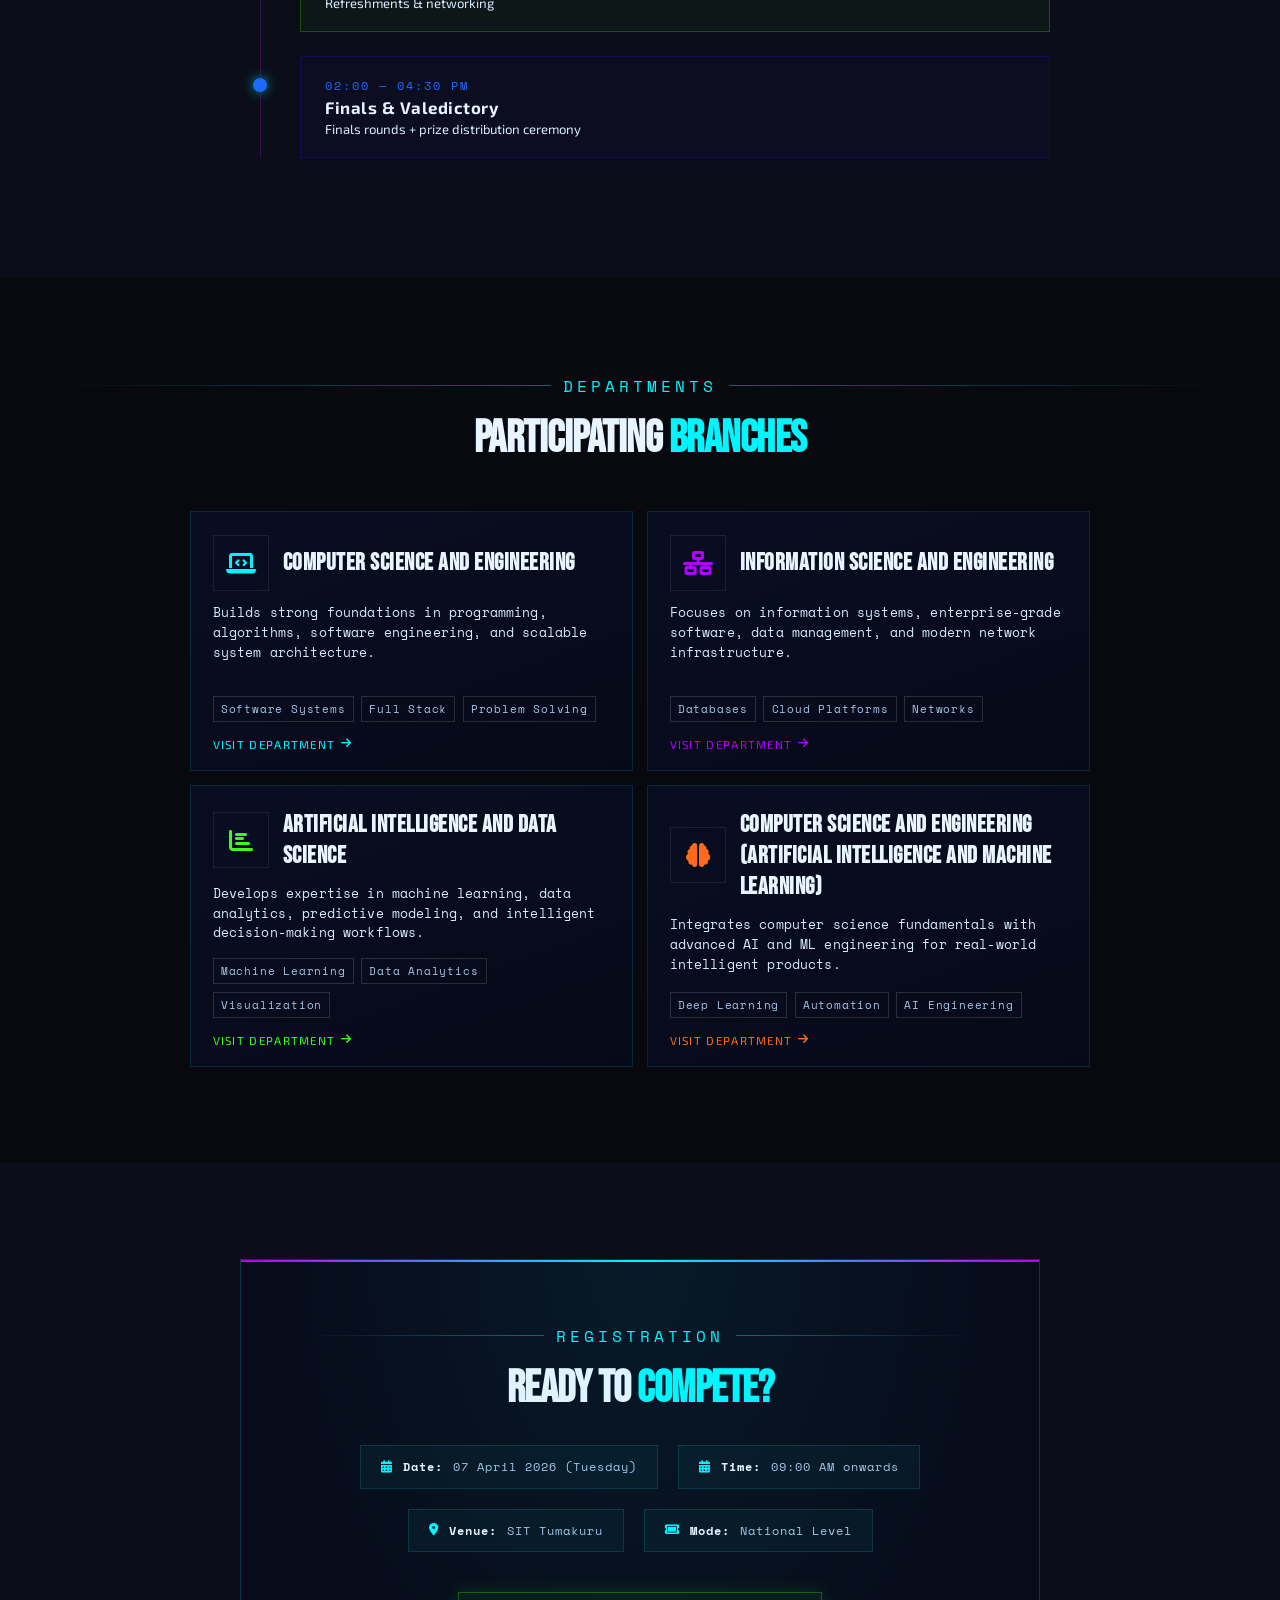
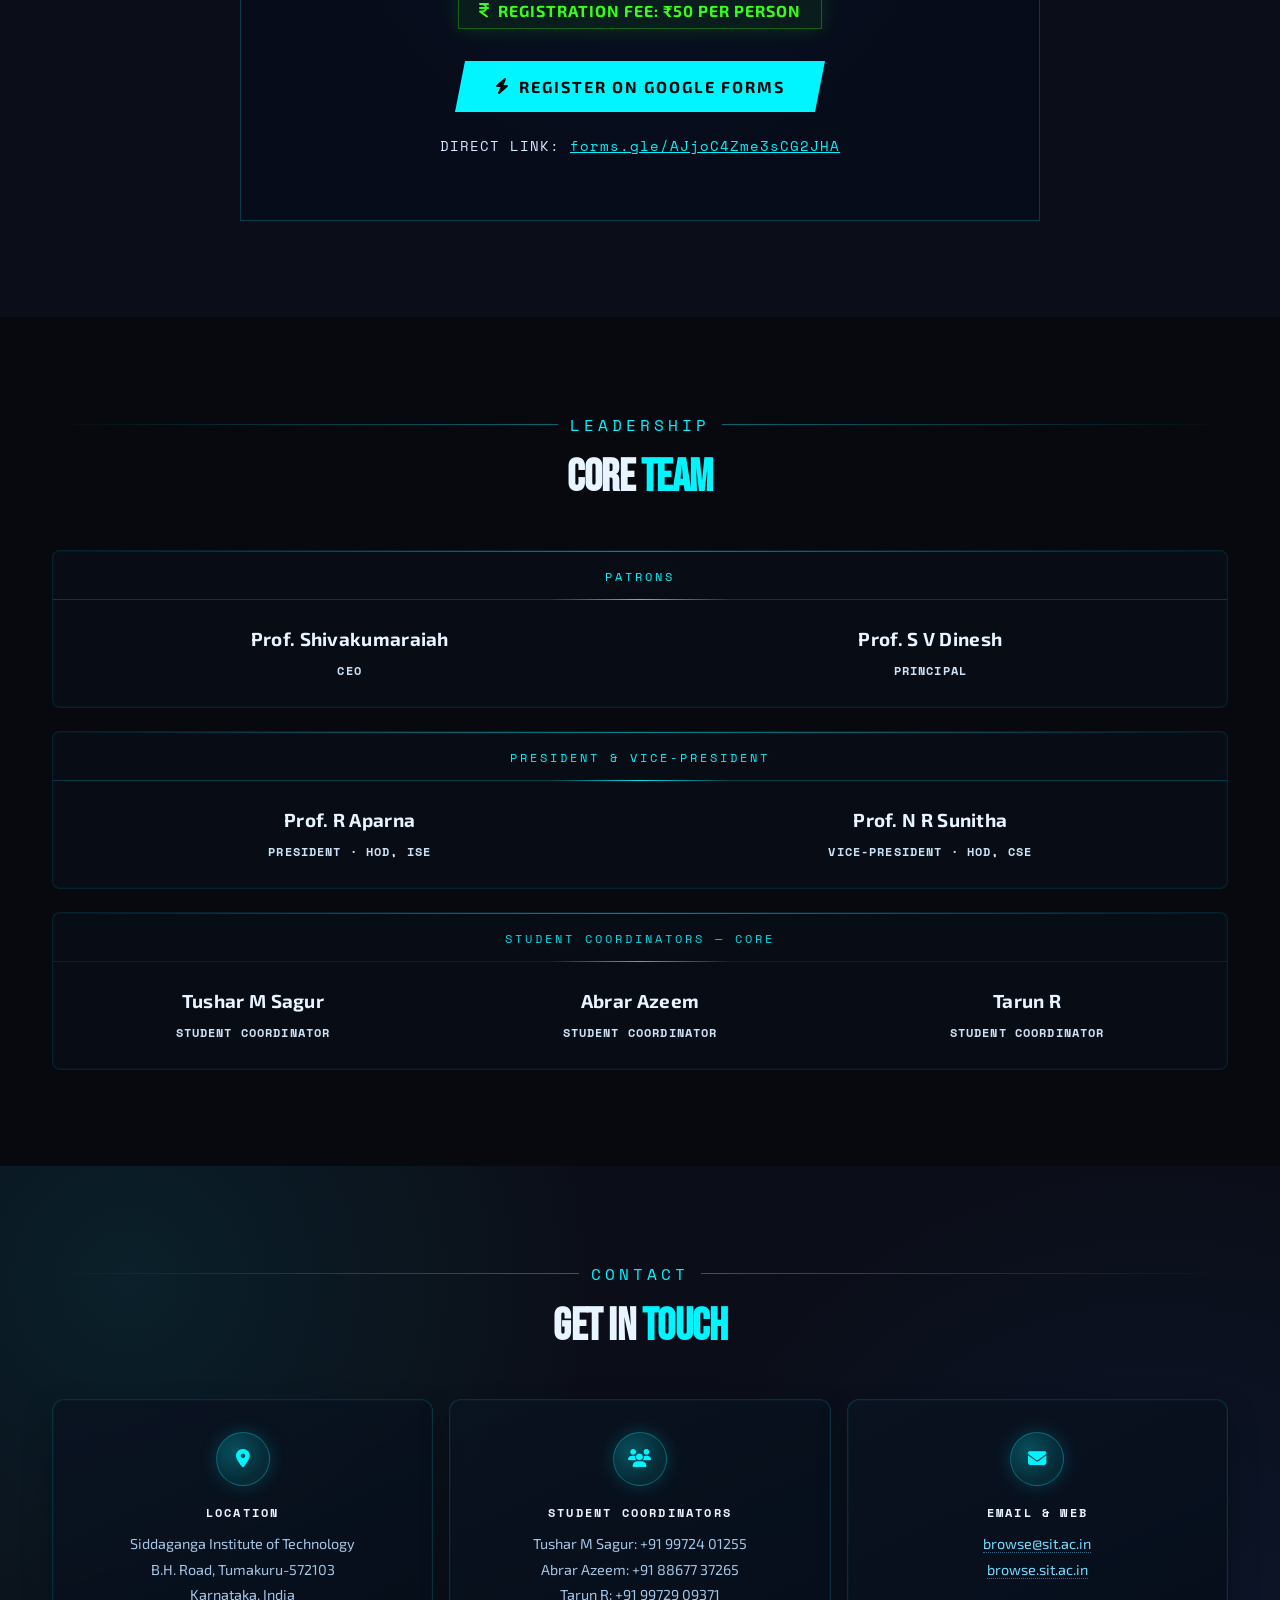
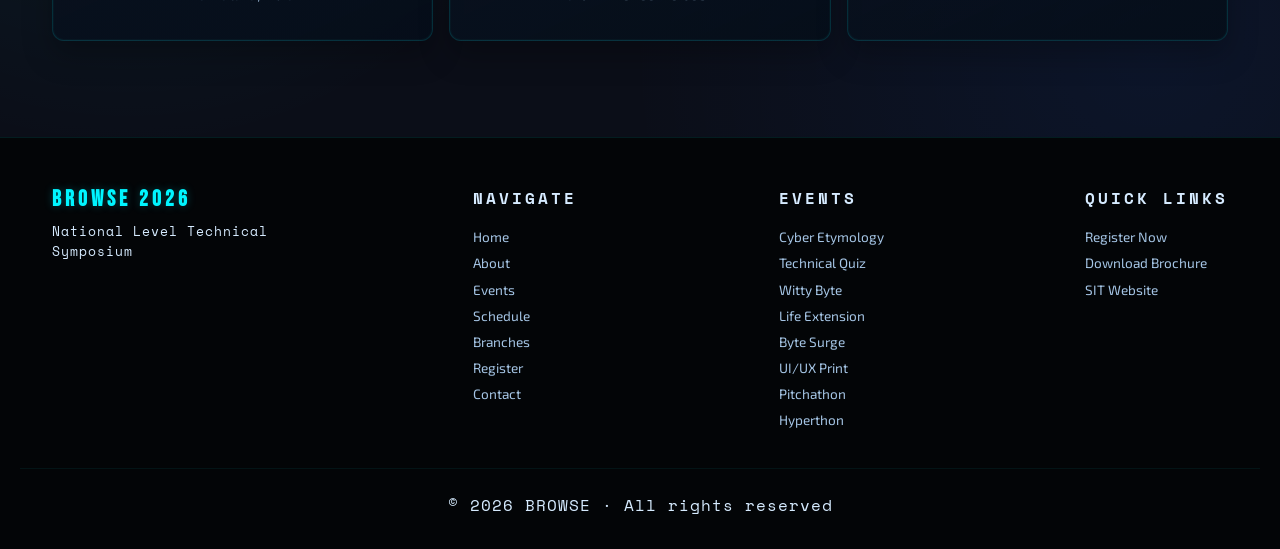
==== commit ed1b48ce: "feat: Enhance event coordinator management by restructuring data format and updating modal rendering" ====
--- a/index.html
+++ b/index.html
@@ -5,6 +5,8 @@
     <meta charset="UTF-8">
     <meta name="viewport" content="width=device-width, initial-scale=1.0">
     <title>BROWSE 2026 — National Level Technical Symposium | SIT Tumakuru</title>
+    <link rel="icon" type="image/jpeg" href="assets/images/Browse_logo.jpeg">
+    <link rel="shortcut icon" type="image/jpeg" href="assets/images/Browse_logo.jpeg">
     <meta name="description"
         content="BROWSE 2026 — National Level Technical Symposium hosted by CSE, ISE, AI&DS and CSE(AI&ML) at Siddaganga Institute of Technology, Tumakuru. April 7, 2026.">
     <link rel="stylesheet" href="css/styles.css">
--- a/css/styles.css
+++ b/css/styles.css
@@ -1539,13 +1539,14 @@
 .event-icon-big {
   font-size: 2rem;
   margin-bottom: 1rem;
-  filter: drop-shadow(0 0 4px var(--event-c, var(--neon-cyan)));
+  color: var(--event-c, var(--neon-cyan));
+  filter: drop-shadow(0 0 2px rgba(255, 255, 255, 0.45));
 }
 
 .event-name {
-  font-family: var(--ff-title);
-  font-size: 1.05rem;
-  font-weight: 700;
+  font-family: var(--ff-head);
+  font-size: 1.25rem;
+  font-weight: 800;
   letter-spacing: 1px;
   color: var(--text-bright);
   margin-bottom: 0.5rem;
@@ -2372,12 +2373,17 @@
   position: fixed;
   inset: 0;
   z-index: 2000;
-  background: rgba(0, 0, 0, 0.85);
-  backdrop-filter: blur(10px);
-  display: flex;
-  align-items: center;
+  background:
+    radial-gradient(circle at 18% 8%, rgba(0, 245, 255, 0.07), transparent 36%),
+    radial-gradient(circle at 85% 92%, rgba(26, 106, 255, 0.06), transparent 42%),
+    rgba(0, 0, 0, 0.82);
+  backdrop-filter: blur(12px);
+  display: flex;
+  align-items: flex-start;
   justify-content: center;
-  padding: 2rem;
+  padding: 1.25rem 1rem;
+  overflow-y: auto;
+  overflow-x: hidden;
   opacity: 0;
   pointer-events: none;
   transition: opacity 0.3s ease;
@@ -2389,18 +2395,45 @@
 }
 
 .modal-box {
-  background: #0a0d18;
-  border: 1px solid rgba(0, 245, 255, 0.25);
-  max-width: 580px;
-  width: 100%;
-  max-height: 85vh;
-  overflow-y: auto;
+  --modal-accent: var(--neon-cyan);
+  --modal-event: var(--neon-cyan);
+  background:
+    linear-gradient(180deg, rgba(255, 255, 255, 0.03), transparent 28%),
+    #0a0d18;
+  border: 1px solid rgba(93, 171, 220, 0.28);
+  border-radius: 16px;
+  max-width: 860px;
+  width: min(860px, 96vw);
+  max-height: none;
+  overflow: hidden;
+  margin: auto;
   position: relative;
   transform: translateY(40px) scale(0.96);
   transition: transform 0.35s var(--ease-out-expo), opacity 0.3s ease;
   opacity: 0;
-  box-shadow: 0 0 80px rgba(0, 0, 0, 0.8), 0 0 40px rgba(0, 245, 255, 0.08);
+  box-shadow: 0 35px 80px rgba(0, 0, 0, 0.72), 0 0 46px color-mix(in srgb, var(--modal-accent) 20%, transparent);
   padding: 0;
+}
+
+.modal-box::before {
+  content: '';
+  position: absolute;
+  top: -70px;
+  right: -80px;
+  width: 220px;
+  height: 220px;
+  border-radius: 50%;
+  background: radial-gradient(circle, color-mix(in srgb, var(--modal-accent) 26%, #fff 6%) 0%, transparent 65%);
+  pointer-events: none;
+}
+
+.modal-box::-webkit-scrollbar {
+  width: 7px;
+}
+
+.modal-box::-webkit-scrollbar-thumb {
+  background: color-mix(in srgb, var(--modal-accent) 55%, #ffffff 5%);
+  border-radius: 999px;
 }
 
 .modal-overlay.active .modal-box {
@@ -2409,13 +2442,12 @@
 }
 
 .modal-header-bar {
-  height: 3px;
-  background: linear-gradient(90deg, var(--neon-cyan), var(--neon-violet));
+  display: none;
 }
 
 .modal-header {
   padding: 2rem 2rem 1.5rem;
-  border-bottom: 1px solid rgba(0, 245, 255, 0.1);
+  border-bottom: 1px solid color-mix(in srgb, var(--modal-accent) 28%, transparent);
   position: relative;
 }
 
@@ -2425,8 +2457,8 @@
   right: 1.25rem;
   width: 32px;
   height: 32px;
-  background: rgba(0, 245, 255, 0.07);
-  border: 1px solid rgba(0, 245, 255, 0.2);
+  background: color-mix(in srgb, var(--modal-accent) 14%, transparent);
+  border: 1px solid color-mix(in srgb, var(--modal-accent) 42%, transparent);
   cursor: pointer;
   color: var(--text-mid);
   font-size: 1rem;
@@ -2438,14 +2470,16 @@
 }
 
 .modal-close-btn:hover {
-  background: rgba(0, 245, 255, 0.15);
-  color: var(--neon-cyan);
+  background: color-mix(in srgb, var(--modal-accent) 24%, transparent);
+  color: var(--modal-accent);
   transform: rotate(90deg);
 }
 
 .modal-icon-lg {
   font-size: 2rem;
   margin-bottom: 0.75rem;
+  color: var(--modal-event);
+  text-shadow: 0 0 10px color-mix(in srgb, var(--modal-event) 35%, transparent);
 }
 
 .modal-ev-tag {
@@ -2453,89 +2487,117 @@
   font-size: 1rem;
   letter-spacing: 3px;
   text-transform: uppercase;
-  color: var(--neon-cyan);
+  color: var(--modal-accent);
   display: block;
   margin-bottom: 0.5rem;
 }
 
 .modal-ev-name {
-  font-family: var(--ff-title);
-  font-size: 1.6rem;
-  font-weight: 900;
-  letter-spacing: 1px;
+  font-family: var(--ff-head);
+  font-size: 1.7rem;
+  font-weight: 800;
+  letter-spacing: 0.8px;
   color: var(--text-bright);
   margin-bottom: 0.4rem;
+  line-height: 1.2;
 }
 
 .modal-ev-sub {
-  font-size: 0.9rem;
+  font-size: 0.96rem;
   color: var(--text-mid);
   font-family: var(--ff-body);
+  max-width: 92%;
 }
 
 .modal-body {
-  padding: 1.75rem 2rem 2rem;
+  padding: 1.4rem 1.5rem 1.6rem;
+  display: grid;
+  grid-template-columns: minmax(0, 1.2fr) minmax(0, 1fr);
+  grid-template-areas:
+    'rules info'
+    'rules coords';
+  gap: 0.95rem;
+}
+
+.modal-body .modal-section:nth-child(1) {
+  grid-area: rules;
+}
+
+.modal-body .modal-section:nth-child(2) {
+  grid-area: info;
+}
+
+.modal-body .modal-section:nth-child(3) {
+  grid-area: coords;
 }
 
 .modal-section {
-  margin-bottom: 1.5rem;
+  margin: 0;
+  background: linear-gradient(180deg, rgba(255, 255, 255, 0.02), transparent 30%), rgba(6, 10, 22, 0.9);
+  border: 1px solid color-mix(in srgb, var(--modal-accent) 24%, transparent);
+  border-radius: 12px;
+  padding: 1rem 1rem 1.05rem;
 }
 
 .modal-sec-label {
   font-family: var(--ff-mono);
-  font-size: 1rem;
-  letter-spacing: 3px;
+  font-size: 0.82rem;
+  letter-spacing: 2.2px;
   text-transform: uppercase;
-  color: var(--neon-cyan);
-  margin-bottom: 0.75rem;
-  opacity: 0.7;
+  color: var(--modal-accent);
+  margin-bottom: 0.85rem;
+  opacity: 0.92;
 }
 
 .modal-rules-list {
   list-style: none;
   display: flex;
   flex-direction: column;
-  gap: 0.55rem;
+  gap: 0.62rem;
 }
 
 .modal-rules-list li {
   display: flex;
   gap: 10px;
   align-items: flex-start;
-  font-size: 0.9rem;
+  font-size: 0.92rem;
   color: var(--text-mid);
-  line-height: 1.55;
+  line-height: 1.6;
   font-family: var(--ff-body);
   font-weight: 400;
 }
 
 .modal-rules-list li::before {
-  content: '▸';
-  color: var(--neon-cyan);
+  content: '◆';
+  color: var(--modal-accent);
   flex-shrink: 0;
-  margin-top: 1px;
+  margin-top: 2px;
+  font-size: 0.72rem;
 }
 
 .modal-info-chips {
   display: flex;
   flex-wrap: wrap;
-  gap: 0.75rem;
+  gap: 0.6rem;
 }
 
 .mi-chip {
   display: flex;
   align-items: center;
   gap: 8px;
-  padding: 0.55rem 1rem;
-  border: 1px solid rgba(0, 245, 255, 0.12);
-  background: rgba(0, 245, 255, 0.04);
+  padding: 0.55rem 0.8rem;
+  border: 1px solid color-mix(in srgb, var(--modal-accent) 24%, transparent);
+  background: color-mix(in srgb, var(--modal-accent) 8%, transparent);
   font-family: var(--ff-mono);
-  font-size: 0.78rem;
+  font-size: 0.74rem;
+  border-radius: 999px;
   color: var(--text-mid);
+  max-width: 100%;
+  word-break: break-word;
 }
 
 .mi-chip i {
-  color: var(--neon-cyan);
+  color: var(--modal-accent);
   font-size: 0.8rem;
 }
 
@@ -2546,29 +2608,39 @@
 .modal-coords-grid {
   display: grid;
   grid-template-columns: 1fr 1fr;
-  gap: 1px;
-  background: rgba(0, 245, 255, 0.08);
+  gap: 0.6rem;
 }
 
 .mc-block {
-  background: var(--bg2);
-  padding: 1rem 1.25rem;
+  background: color-mix(in srgb, var(--modal-accent) 6%, var(--bg2));
+  border: 1px solid color-mix(in srgb, var(--modal-accent) 16%, transparent);
+  border-radius: 10px;
+  padding: 1rem 1rem;
 }
 
 .mc-label {
   font-family: var(--ff-mono);
-  font-size: 1rem;
+  font-size: 0.72rem;
   letter-spacing: 2px;
   text-transform: uppercase;
-  color: var(--neon-cyan);
-  margin-bottom: 0.4rem;
+  color: var(--modal-accent);
+  margin-bottom: 0.55rem;
+}
+
+.mc-entry+
+.mc-entry {
+  margin-top: 0.7rem;
+  padding-top: 0.7rem;
+  border-top: 1px solid color-mix(in srgb, var(--modal-accent) 14%, transparent);
 }
 
 .mc-name {
   font-family: var(--ff-head);
-  font-size: 0.9rem;
+  font-size: 0.88rem;
   font-weight: 700;
   color: var(--text-bright);
+  line-height: 1.55;
+  word-break: break-word;
 }
 
 .mc-phone {
@@ -2784,7 +2856,12 @@
   }
 
   .modal-body {
-    padding: 1.25rem 1.5rem 1.5rem;
+    padding: 1rem 0.95rem 1.1rem;
+    grid-template-columns: 1fr;
+    grid-template-areas:
+      'rules'
+      'info'
+      'coords';
   }
 
   .modal-coords-grid {
@@ -2792,7 +2869,26 @@
   }
 
   .modal-header {
-    padding: 1.5rem 1.5rem 1.25rem;
+    padding: 1.25rem 0.95rem 1rem;
+  }
+
+  .modal-box {
+    border-radius: 12px;
+    width: min(96vw, 96vw);
+  }
+
+  .modal-ev-name {
+    font-size: 1.35rem;
+  }
+
+  .modal-ev-sub {
+    font-size: 0.9rem;
+    max-width: 100%;
+  }
+
+  .mi-chip {
+    font-size: 0.7rem;
+    padding: 0.5rem 0.72rem;
   }
 
 
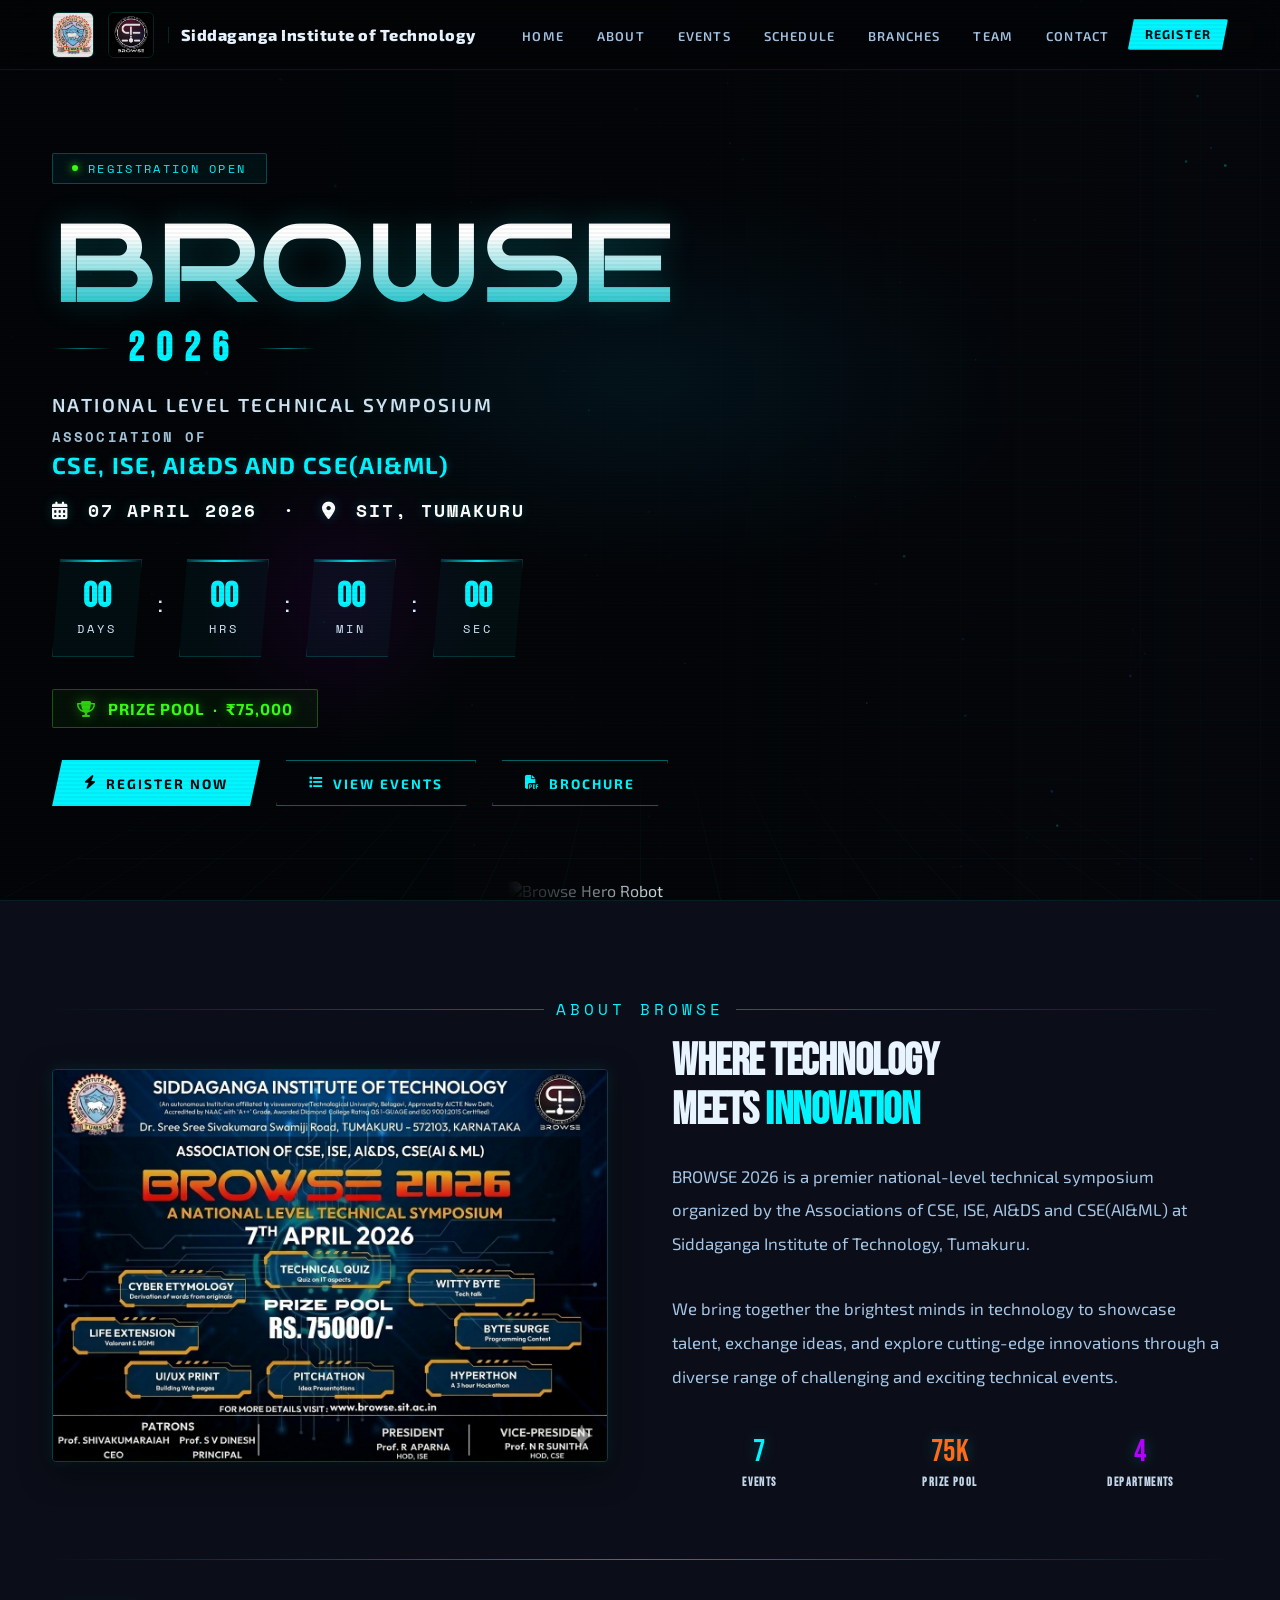
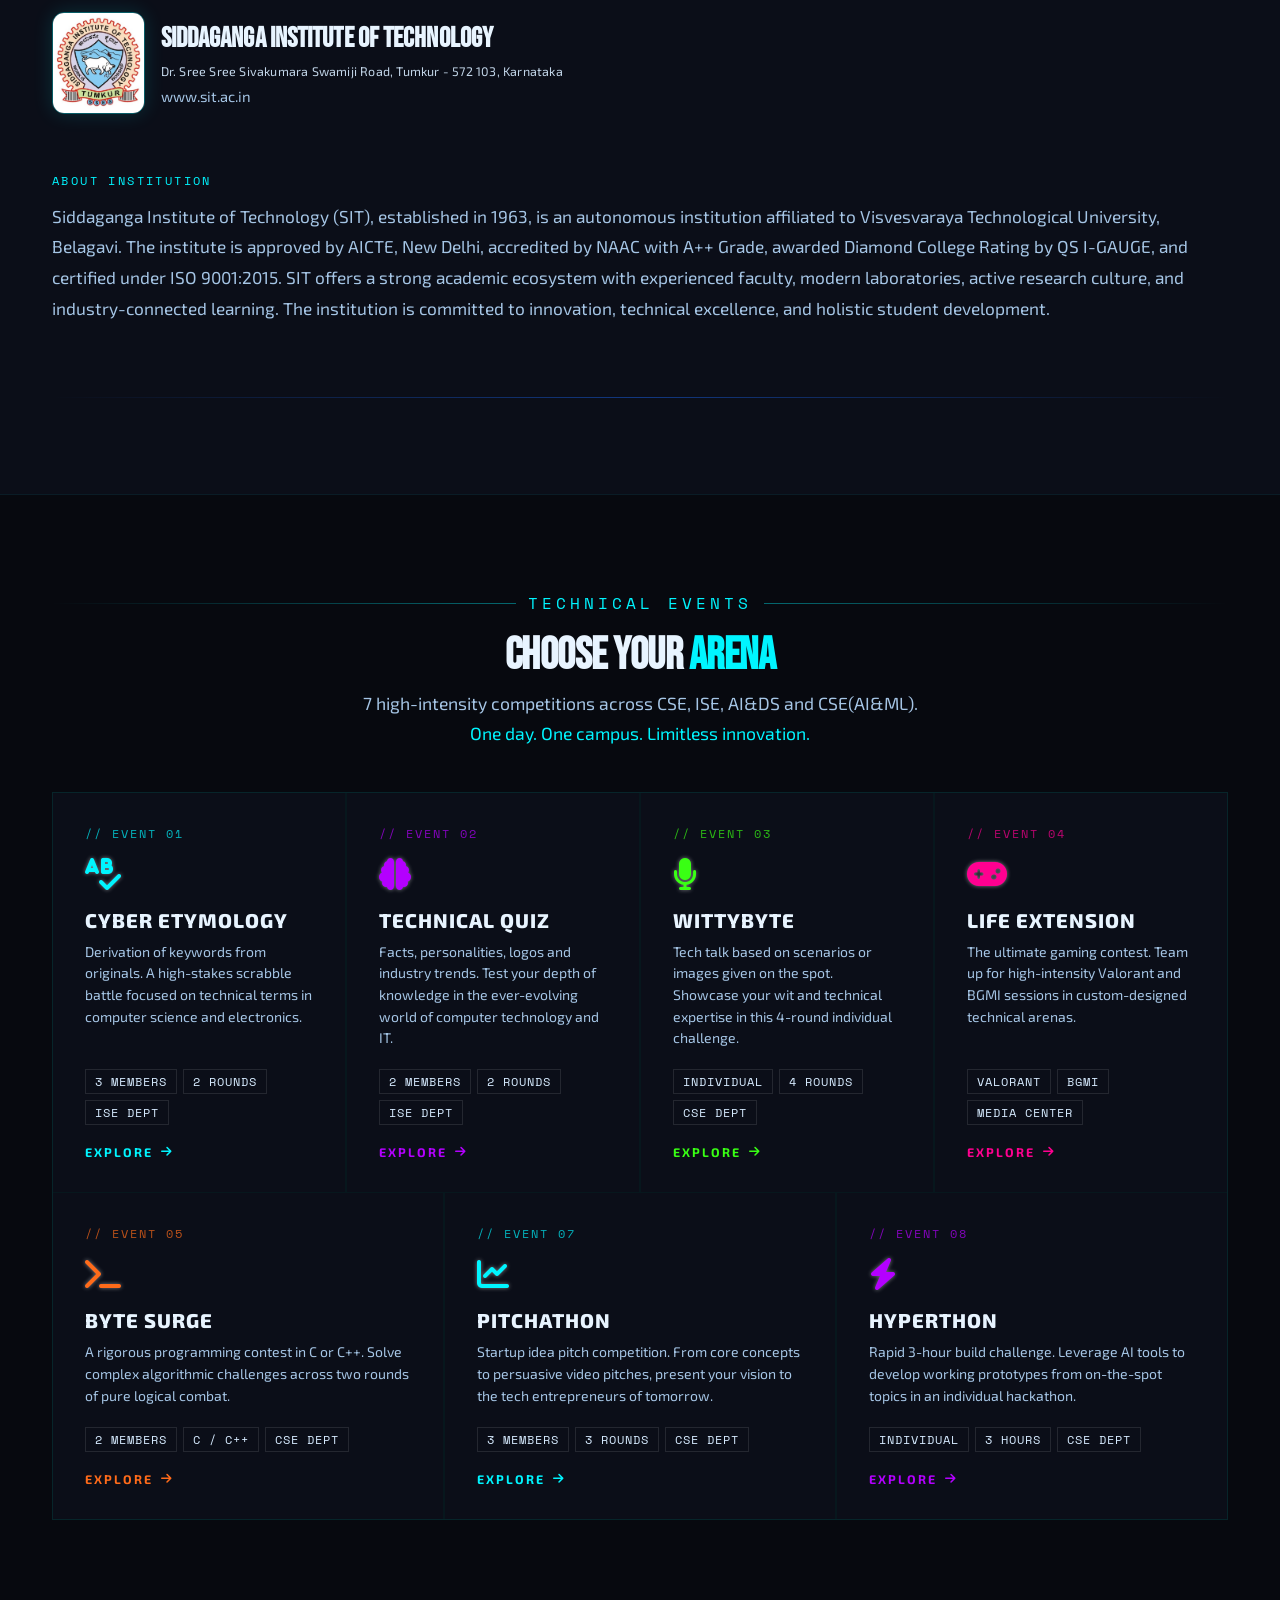
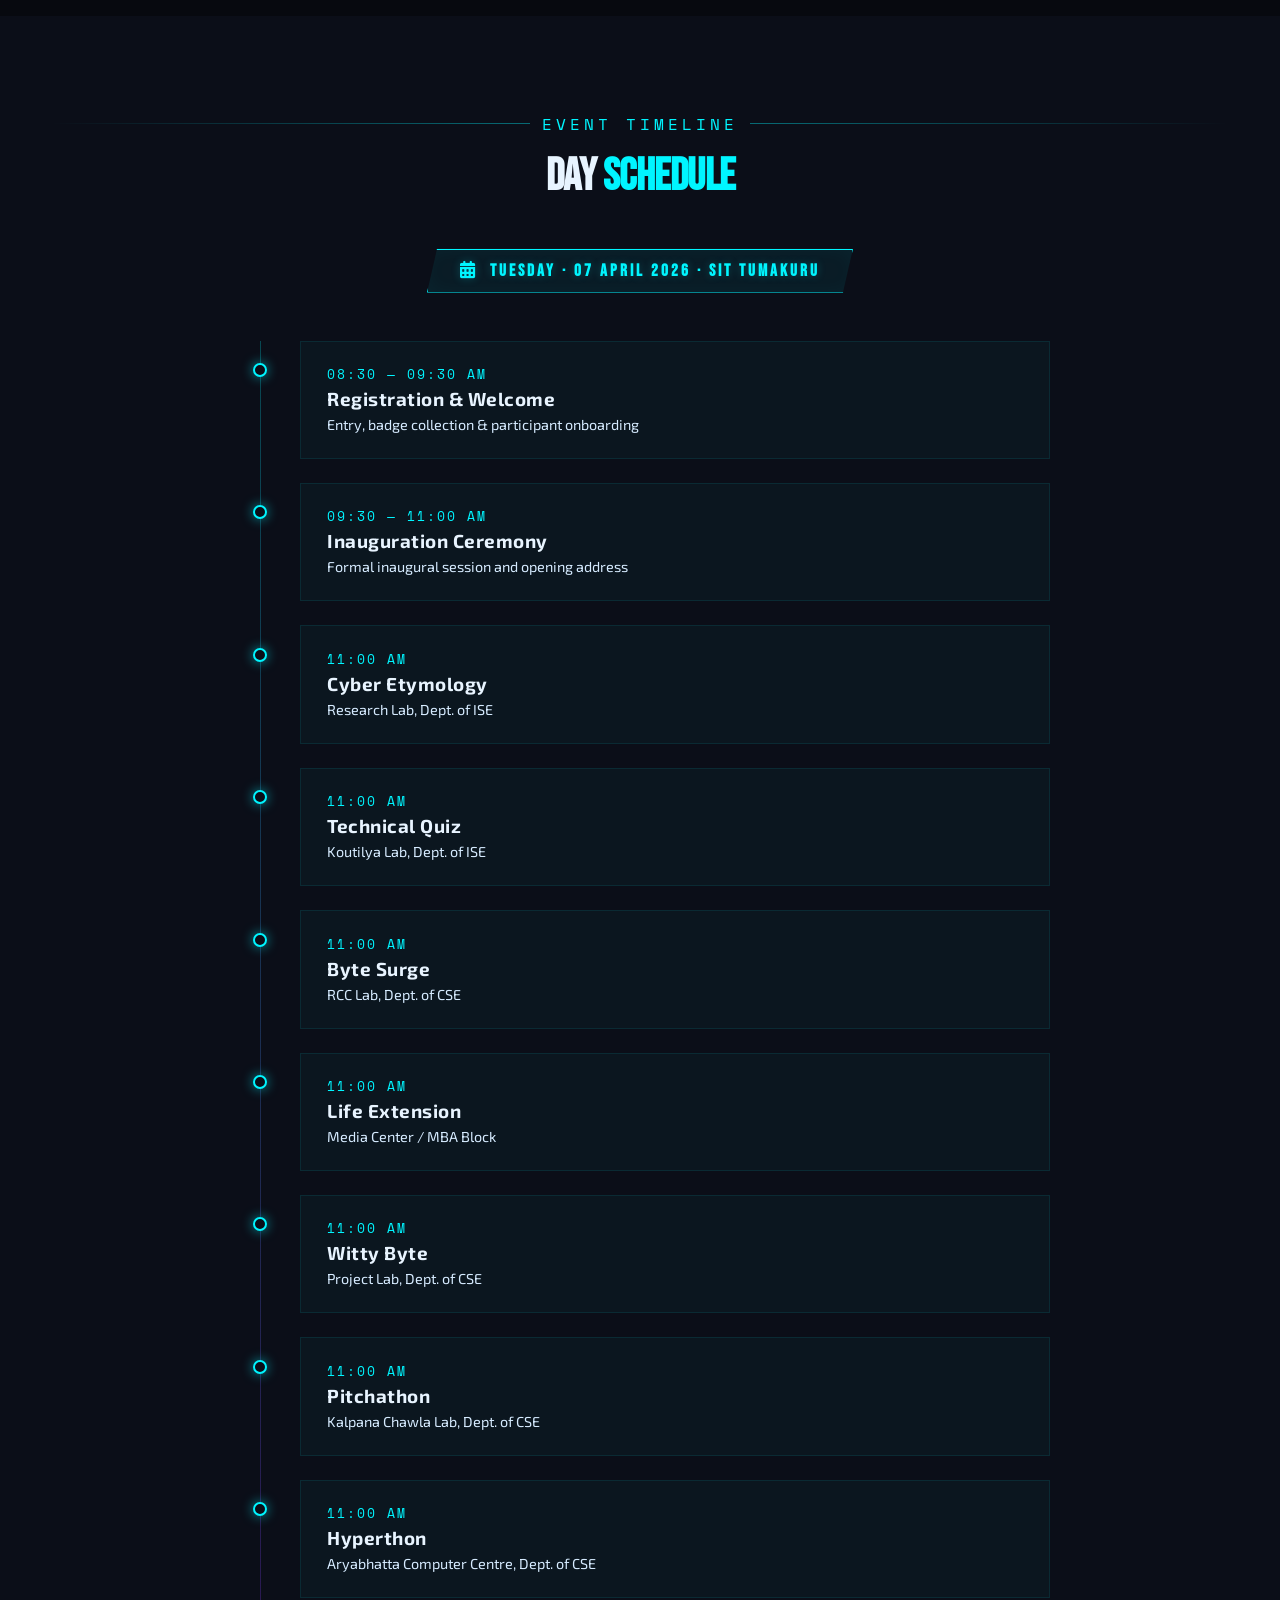
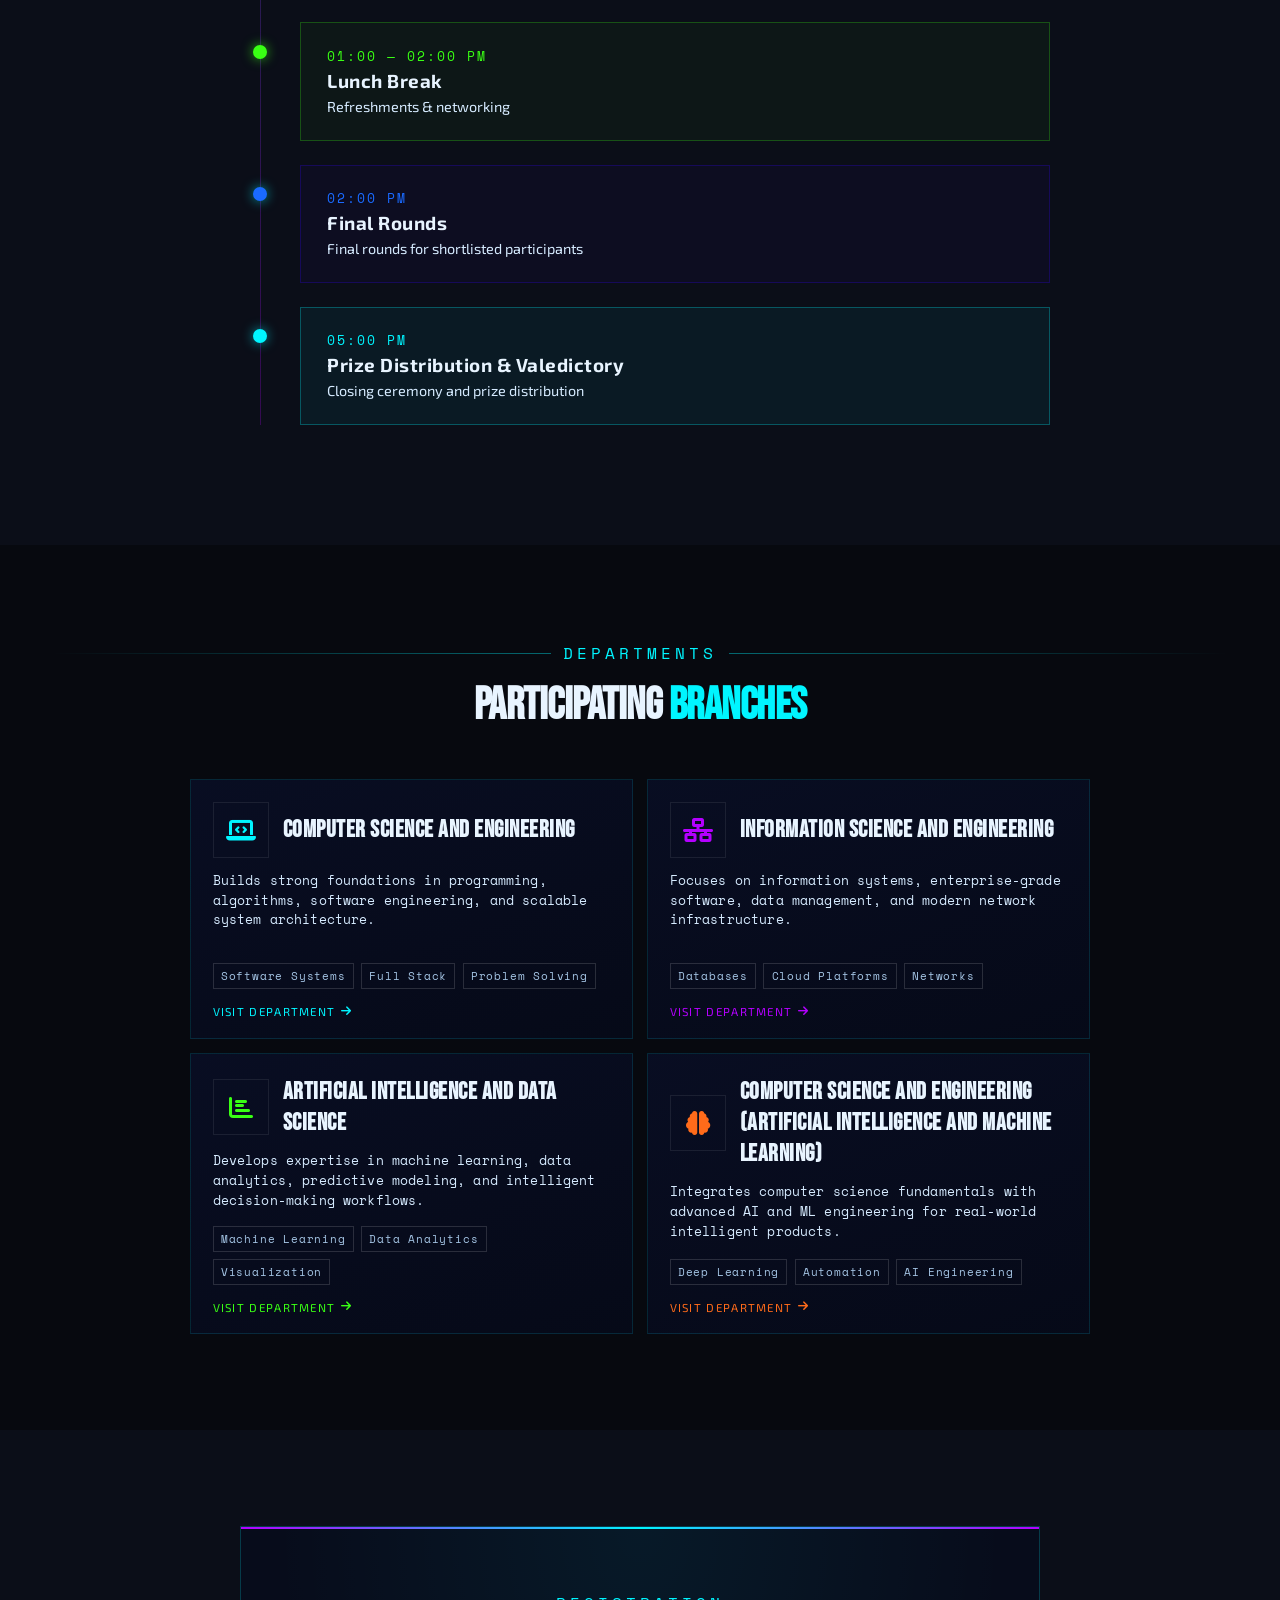
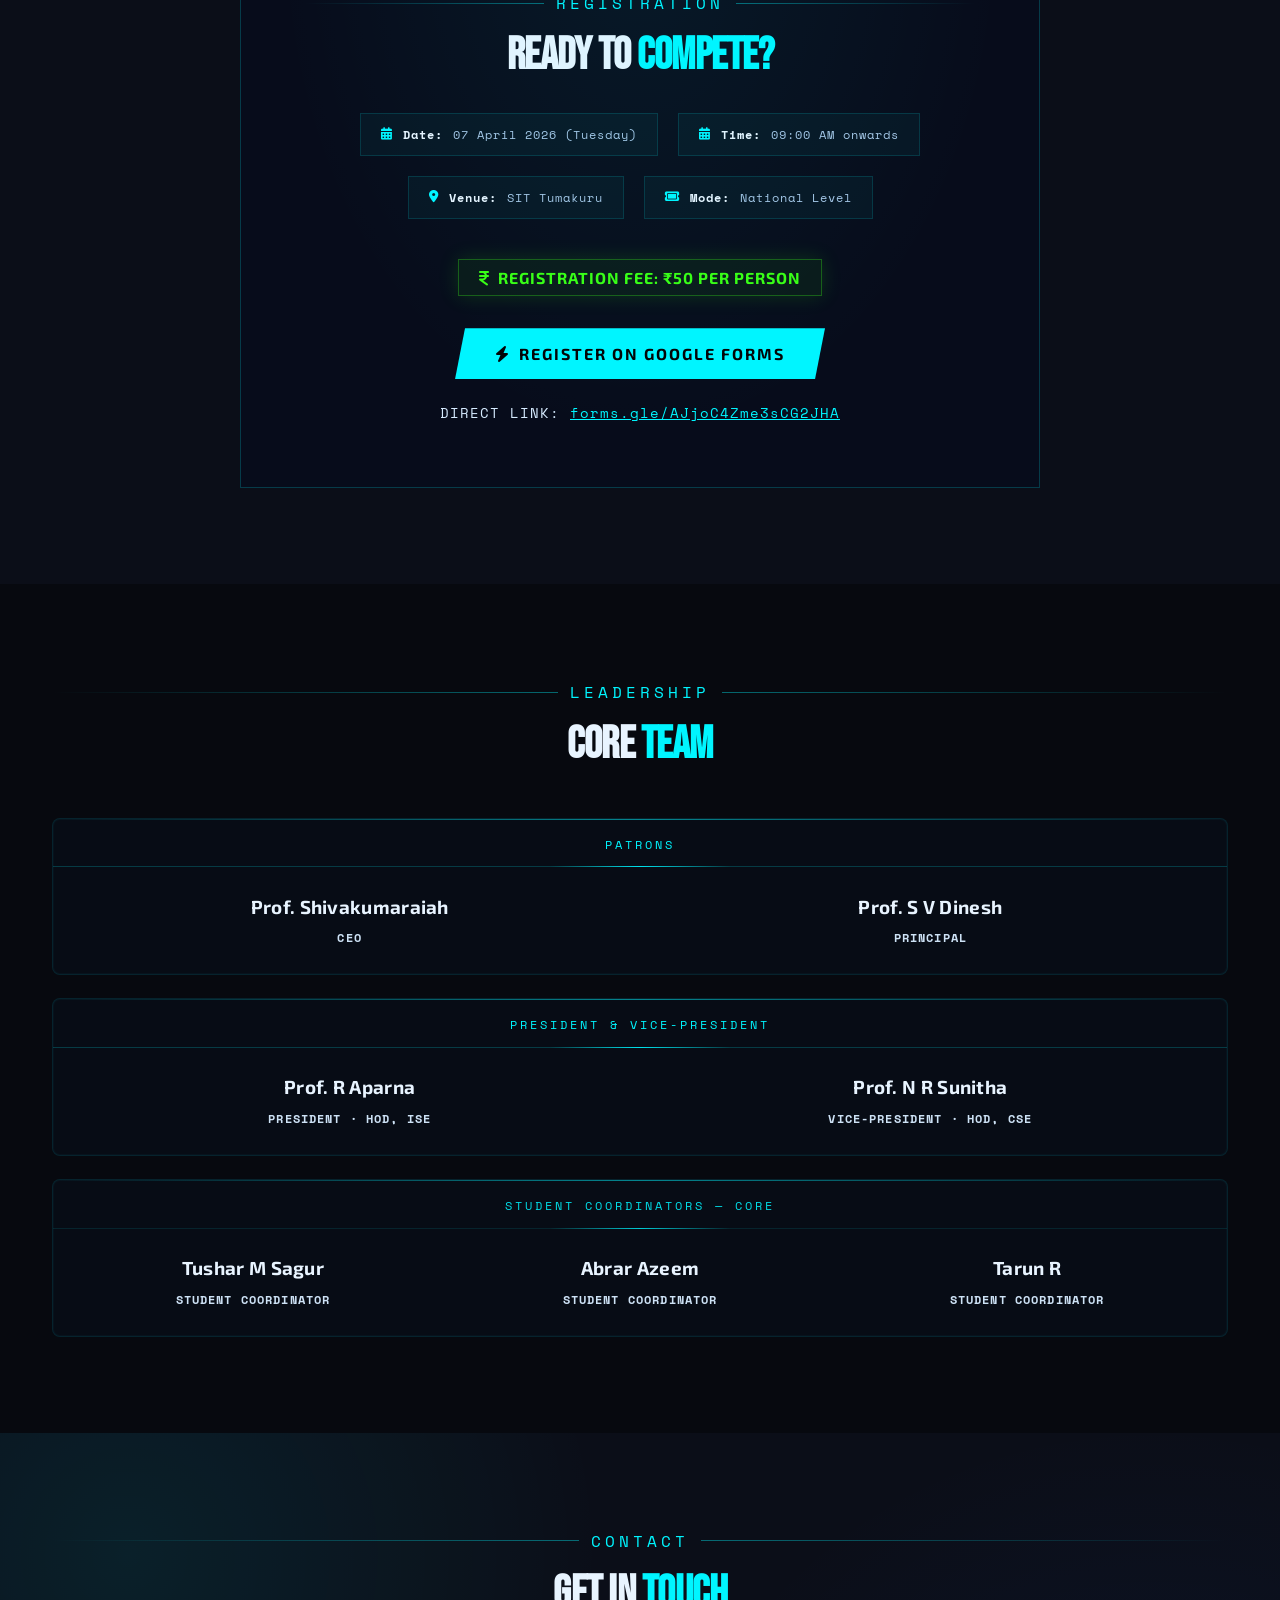
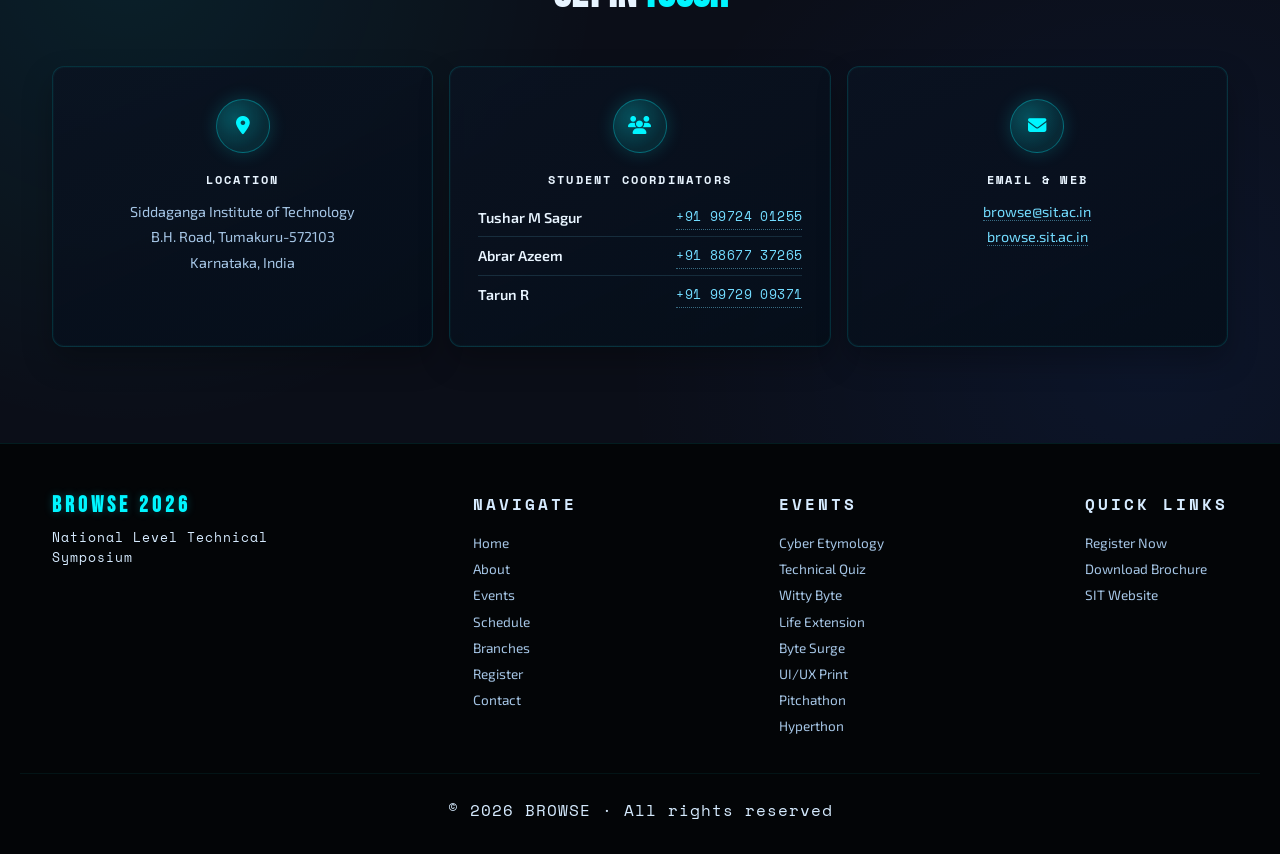
==== commit 0bdc1e38: "Refactor event details and coordinator contact display - Updated the event details in index.html, in" ====
--- a/index.html
+++ b/index.html
@@ -31,12 +31,8 @@
                 <img src="assets/images/Browse_logo.jpeg" alt="BROWSE Logo"
                     style="height:46px;border-radius:6px;border:1px solid rgba(0,245,255,0.15);">
                 <div class="brand-label" style="border-left:1px solid rgba(0,245,255,0.15);padding-left:12px;">
-                    <span class="brand-title"
-                        style="font-family:var(--ff-head);font-size:0.75rem;font-weight:800;letter-spacing:0.5px;color:var(--text-bright);text-shadow:none;">Siddaganga
+                    <span class="brand-title">Siddaganga
                         Institute of Technology</span>
-                    <span class="brand-sub"
-                        style="font-family:var(--ff-head);font-size:1rem;letter-spacing:3px;color:var(--neon-cyan);text-shadow:var(--glow-cyan);">BROWSE
-                        2026</span>
                 </div>
             </a>
             <ul class="nav-links">
@@ -85,7 +81,7 @@
                 <!-- Status pill -->
                 <div class="hero-status">
                     <span class="status-dot"></span>
-                    SYSTEM ONLINE · REGISTRATION OPEN · APRIL 7, 2026
+                    REGISTRATION OPEN
                 </div>
 
                 <!-- Big title -->
@@ -101,6 +97,10 @@
 
                 <p class="hero-tagline">
                     NATIONAL LEVEL TECHNICAL SYMPOSIUM
+                </p>
+                <p class="hero-organizers">
+                    <span class="hero-organizers-label">ASSOCIATION OF</span>
+                    <span class="hero-organizers-highlight">CSE, ISE, AI&amp;DS AND CSE(AI&amp;ML)</span>
                 </p>
                 <p class="hero-date">
                     <i class="fas fa-calendar-alt"></i> 07 APRIL 2026 <span class="sep">&nbsp;·&nbsp;</span>
@@ -184,7 +184,7 @@
 
                     <div class="about-stats">
                         <div class="stat-box fade-up">
-                            <div class="stat-num">8</div>
+                            <div class="stat-num">7</div>
                             <div class="stat-l">Events</div>
                         </div>
                         <div class="stat-box fade-up">
@@ -207,50 +207,26 @@
                                 <div class="sit-logo-row">
                                     <img src="assets/images/sit-log.jpeg" alt="SIT Logo">
                                     <div class="sit-brand-info">
-                                        <div class="sit-title">Siddaganga Institute of Technology</div>
-                                        <div class="sit-sub">Tumakuru · Karnataka · India</div>
-                                        <div class="sit-address">B.H. Road, Tumakuru-572103, Karnataka</div>
+                                        <div class="sit-title">SIDDAGANGA INSTITUTE OF TECHNOLOGY</div>
+                                        <div class="sit-address">Dr. Sree Sree Sivakumara Swamiji Road, Tumkur - 572 103, Karnataka</div>
+                                        <a href="#" data-link="sitWebsite" target="_blank" class="sit-contact-value">www.sit.ac.in</a>
                                     </div>
 
-                                </div>
-
-
-
-                                <div class="sit-contact-links">
-                                    <div class="sit-contact-item">
-                                        <span class="sit-contact-label">HOSTNAME</span>
-                                        <span class="sit-contact-value">browse@sit.ac.in</span>
-                                    </div>
-                                    <div class="sit-contact-item">
-                                        <span class="sit-contact-label">WEBSITE</span>
-                                        <a href="#" data-link="browseWebsite" target="_blank"
-                                            class="sit-contact-value">browse.sit.ac.in</a>
-                                    </div>
                                 </div>
                             </div>
 
                             <!-- Right Column: Description & Stats -->
                             <div class="sit-col-right">
+                                <p class="sit-about-head">About Institution</p>
                                 <p class="sit-description">
-                                    A prestigious autonomous institution committed to excellence in
-                                    engineering and technology education since 1963. Consistently
-                                    ranked among India's top technical institutes.
+                                    Siddaganga Institute of Technology (SIT), established in 1963, is an autonomous
+                                    institution affiliated to Visvesvaraya Technological University, Belagavi.
+                                    The institute is approved by AICTE, New Delhi, accredited by NAAC with A++ Grade,
+                                    awarded Diamond College Rating by QS I-GAUGE, and certified under ISO 9001:2015.
+                                    SIT offers a strong academic ecosystem with experienced faculty, modern laboratories,
+                                    active research culture, and industry-connected learning. The institution is committed
+                                    to innovation, technical excellence, and holistic student development.
                                 </p>
-
-                                <div class="sit-stats-row">
-                                    <div class="sit-stat-item">
-                                        <div class="sit-stat-num cyan">63</div>
-                                        <div class="sit-stat-label">YEARS</div>
-                                    </div>
-                                    <div class="sit-stat-item">
-                                        <div class="sit-stat-num violet">A++</div>
-                                        <div class="sit-stat-label">NAAC</div>
-                                    </div>
-                                    <div class="sit-stat-item">
-                                        <div class="sit-stat-num green">1963</div>
-                                        <div class="sit-stat-label">FOUNDED</div>
-                                    </div>
-                                </div>
                             </div>
                         </div>
 
@@ -273,8 +249,8 @@
                 <p class="sec-label">Technical Events</p>
                 <h2 class="sec-title">Choose Your <span class="hl">Arena</span></h2>
                 <p class="section-subtitle">
-                    8 high-intensity competitions across CSE, ISE, AI&amp;DS and CSE(AI&amp;ML).
-                    <br><span style="color: var(--neon-cyan);">One day. One campus. Infinite possibilities.</span>
+                    7 high-intensity competitions across CSE, ISE, AI&amp;DS and CSE(AI&amp;ML).
+                    <br><span style="color: var(--neon-cyan);display:inline-block;margin-top:0.45rem;">One day. One campus. Limitless innovation.</span>
                 </p>
             </div>
 
@@ -375,7 +351,7 @@
                     </button>
                 </div>
 
-                <!-- Event 6: UI/UX Print -->
+                <!-- Event 6: UI/UX Print
                 <div class="event-tile ev-6" data-event="ev6">
                     <div class="event-num">// EVENT 06</div>
                     <div class="event-icon-big"><i class="fas fa-pen-ruler"></i></div>
@@ -392,7 +368,7 @@
                     <button class="event-explore" data-event="ev6">
                         EXPLORE <i class="fas fa-arrow-right"></i>
                     </button>
-                </div>
+                </div> -->
 
                 <!-- Event 7: Pitchathon -->
                 <div class="event-tile ev-7" data-event="ev7">
@@ -460,16 +436,25 @@
                 <div class="tl-item">
                     <div class="tl-dot"></div>
                     <div class="tl-card">
-                        <div class="tl-time">08:30 — 09:00</div>
+                        <div class="tl-time">08:30 — 09:30 AM</div>
                         <div class="tl-event">Registration & Welcome</div>
-                        <div class="tl-desc">Entry, badge collection &amp; inaugural ceremony</div>
+                        <div class="tl-desc">Entry, badge collection &amp; participant onboarding</div>
                     </div>
                 </div>
 
                 <div class="tl-item">
                     <div class="tl-dot"></div>
                     <div class="tl-card">
-                        <div class="tl-time">09:00 AM</div>
+                        <div class="tl-time">09:30 — 11:00 AM</div>
+                        <div class="tl-event">Inauguration Ceremony</div>
+                        <div class="tl-desc">Formal inaugural session and opening address</div>
+                    </div>
+                </div>
+
+                <div class="tl-item">
+                    <div class="tl-dot"></div>
+                    <div class="tl-card">
+                        <div class="tl-time">11:00 AM</div>
                         <div class="tl-event">Cyber Etymology</div>
                         <div class="tl-desc">Research Lab, Dept. of ISE</div>
                     </div>
@@ -478,7 +463,7 @@
                 <div class="tl-item">
                     <div class="tl-dot"></div>
                     <div class="tl-card">
-                        <div class="tl-time">09:00 AM</div>
+                        <div class="tl-time">11:00 AM</div>
                         <div class="tl-event">Technical Quiz</div>
                         <div class="tl-desc">Koutilya Lab, Dept. of ISE</div>
                     </div>
@@ -487,7 +472,7 @@
                 <div class="tl-item">
                     <div class="tl-dot"></div>
                     <div class="tl-card">
-                        <div class="tl-time">09:00 AM</div>
+                        <div class="tl-time">11:00 AM</div>
                         <div class="tl-event">Byte Surge</div>
                         <div class="tl-desc">RCC Lab, Dept. of CSE</div>
                     </div>
@@ -496,7 +481,7 @@
                 <div class="tl-item">
                     <div class="tl-dot"></div>
                     <div class="tl-card">
-                        <div class="tl-time">09:00 AM</div>
+                        <div class="tl-time">11:00 AM</div>
                         <div class="tl-event">Life Extension</div>
                         <div class="tl-desc">Media Center / MBA Block</div>
                     </div>
@@ -505,7 +490,7 @@
                 <div class="tl-item">
                     <div class="tl-dot"></div>
                     <div class="tl-card">
-                        <div class="tl-time">09:00 AM</div>
+                        <div class="tl-time">11:00 AM</div>
                         <div class="tl-event">Witty Byte</div>
                         <div class="tl-desc">Project Lab, Dept. of CSE</div>
                     </div>
@@ -514,25 +499,16 @@
                 <div class="tl-item">
                     <div class="tl-dot"></div>
                     <div class="tl-card">
-                        <div class="tl-time">09:00 AM</div>
-                        <div class="tl-event">UI/UX Print</div>
-                        <div class="tl-desc">Linux Laboratory, Dept. of CSE</div>
+                        <div class="tl-time">11:00 AM</div>
+                        <div class="tl-event">Pitchathon</div>
+                        <div class="tl-desc">Kalpana Chawla Lab, Dept. of CSE</div>
                     </div>
                 </div>
 
                 <div class="tl-item">
                     <div class="tl-dot"></div>
                     <div class="tl-card">
-                        <div class="tl-time">09:00 AM</div>
-                        <div class="tl-event">Pitchathon</div>
-                        <div class="tl-desc">Kalpana Chawla Lab, Dept. of CSE</div>
-                    </div>
-                </div>
-
-                <div class="tl-item">
-                    <div class="tl-dot"></div>
-                    <div class="tl-card">
-                        <div class="tl-time">09:00 AM</div>
+                        <div class="tl-time">11:00 AM</div>
                         <div class="tl-event">Hyperthon</div>
                         <div class="tl-desc">Aryabhatta Computer Centre, Dept. of CSE</div>
                     </div>
@@ -543,7 +519,7 @@
                         style="background:var(--neon-green);border-color:var(--neon-green);box-shadow:0 0 12px rgba(57,255,20,0.7);">
                     </div>
                     <div class="tl-card" style="border-color:rgba(57,255,20,0.25);background:rgba(57,255,20,0.04);">
-                        <div class="tl-time" style="color:var(--neon-green);">01:00 PM</div>
+                        <div class="tl-time" style="color:var(--neon-green);">01:00 — 02:00 PM</div>
                         <div class="tl-event">Lunch Break</div>
                         <div class="tl-desc">Refreshments &amp; networking</div>
                     </div>
@@ -552,9 +528,18 @@
                 <div class="tl-item">
                     <div class="tl-dot" style="background:var(--neon-blue);border-color:var(--neon-blue);"></div>
                     <div class="tl-card" style="border-color:rgba(51, 0, 255, 0.25);background:rgba(51, 0, 255, 0.04);">
-                        <div class="tl-time" style="color:var(--neon-blue);">02:00 — 04:30 PM</div>
-                        <div class="tl-event">Finals & Valedictory</div>
-                        <div class="tl-desc">Finals rounds + prize distribution ceremony</div>
+                        <div class="tl-time" style="color:var(--neon-blue);">02:00 PM</div>
+                        <div class="tl-event">Final Rounds</div>
+                        <div class="tl-desc">Final rounds for shortlisted participants</div>
+                    </div>
+                </div>
+
+                <div class="tl-item">
+                    <div class="tl-dot" style="background:var(--neon-cyan);border-color:var(--neon-cyan);"></div>
+                    <div class="tl-card" style="border-color:rgba(0,245,255,0.28);background:rgba(0,245,255,0.05);">
+                        <div class="tl-time" style="color:var(--neon-cyan);">05:00 PM</div>
+                        <div class="tl-event">Prize Distribution &amp; Valedictory</div>
+                        <div class="tl-desc">Closing ceremony and prize distribution</div>
                     </div>
                 </div>
 
--- a/css/styles.css
+++ b/css/styles.css
@@ -1,3197 +1,3494 @@
-/* ================================================================
-   BROWSE 2026 — CYBERPUNK FUTURISTIC THEME
-   SIT Tumakuru | April 7, 2026
-   Inspired by: dark matte black + neon electric blue/cyan palette
-   ================================================================ */
-
-@import url('https://fonts.googleapis.com/css2?family=Bebas+Neue&family=Bruno+Ace+SC&family=Exo+2:ital,wght@0,300;0,400;0,500;0,600;0,700;0,800;1,400&family=Space+Mono:ital,wght@0,400;0,700;1,400&display=swap');
-
-/* ─── CSS Variables ──────────────────────────────────── */
-:root {
-  --black: #030507;
-  --bg: #07090f;
-  --bg2: #0b0e18;
-  --bg3: #0f1220;
-  --panel: rgba(6, 12, 28, 0.85);
-  --panel-border: rgba(0, 255, 255, 0.12);
-
-  --neon-cyan: #00f5ff;
-  --neon-blue: #1a6aff;
-  --neon-violet: #b400ff;
-  --neon-green: #39ff14;
-  --neon-pink: #ff0090;
-  --neon-orange: #ff6b1a;
-
-  --glow-cyan: 0 0 8px rgba(0, 245, 255, 0.25);
-  --glow-blue: 0 0 8px rgba(26, 106, 255, 0.25);
-  --glow-violet: 0 0 8px rgba(180, 0, 255, 0.2);
-
-  --text-bright: #e8f4ff;
-  --text-mid: #a5c5e5;
-  --text-dim: #d6ebff;
-  --text-code: #00f5ff;
-
-  --nav-h: 70px;
-  --ff-title: 'Bebas Neue', sans-serif;
-  --ff-head: 'Exo 2', sans-serif;
-  --ff-body: 'Exo 2', sans-serif;
-  --ff-mono: 'Space Mono', monospace;
-
-  --ease-out-expo: cubic-bezier(0.16, 1, 0.3, 1);
-}
-
-html,
-body {
-  overflow-x: hidden;
-  width: 100%;
-  position: relative;
-}
-
-/* ─── Reset ──────────────────────────────────────────── */
-*,
-*::before,
-*::after {
-  box-sizing: border-box;
-  margin: 0;
-  padding: 0;
-}
-
-html {
-  scroll-behavior: smooth;
-  scroll-padding-top: var(--nav-h);
-}
-
-body {
-  font-family: var(--ff-body);
-  background: var(--bg);
-  color: var(--text-bright);
-  overflow-x: hidden;
-  min-height: 100vh;
-}
-
-/* Scanline overlay */
-body::after {
-  content: '';
-  position: fixed;
-  inset: 0;
-  background: repeating-linear-gradient(0deg,
-      transparent,
-      transparent 2px,
-      rgba(0, 0, 0, 0.04) 2px,
-      rgba(0, 0, 0, 0.04) 4px);
-  pointer-events: none;
-  z-index: 9999;
-}
-
-/* Grid background tile */
-body::before {
-  content: '';
-  position: fixed;
-  inset: 0;
-  background-image:
-    linear-gradient(rgba(0, 245, 255, 0.03) 1px, transparent 1px),
-    linear-gradient(90deg, rgba(0, 245, 255, 0.03) 1px, transparent 1px);
-  background-size: 60px 60px;
-  pointer-events: none;
-  z-index: 0;
-}
-
-::-webkit-scrollbar {
-  width: 5px;
-}
-
-::-webkit-scrollbar-track {
-  background: var(--black);
-}
-
-::-webkit-scrollbar-thumb {
-  background: var(--neon-cyan);
-  border-radius: 2px;
-}
-
-/* ─── Reusable ───────────────────────────────────────── */
-.z1 {
-  position: relative;
-  z-index: 1;
-}
-
-.container {
-  max-width: 1240px;
-  margin: 0 auto;
-  padding: 0 2rem;
-}
-
-.section {
-  padding: 6rem 0;
-  position: relative;
-  z-index: 1;
-}
-
-/* ─── Corner brackets decoration ────────────────────── */
-.corner-box {
-  position: relative;
-  padding: 2rem;
-}
-
-.corner-box::before,
-.corner-box::after,
-.corner-box>.cb-br::before,
-.corner-box>.cb-br::after {
-  content: '';
-  position: absolute;
-  width: 16px;
-  height: 16px;
-  border-color: var(--neon-cyan);
-  border-style: solid;
-}
-
-.corner-box::before {
-  top: 0;
-  left: 0;
-  border-width: 2px 0 0 2px;
-}
-
-.corner-box::after {
-  top: 0;
-  right: 0;
-  border-width: 2px 2px 0 0;
-}
-
-.corner-box>.cb-br::before {
-  bottom: 0;
-  left: 0;
-  border-width: 0 0 2px 2px;
-}
-
-.corner-box>.cb-br::after {
-  bottom: 0;
-  right: 0;
-  border-width: 0 2px 2px 0;
-}
-
-/* ─── Section headers ────────────────────────────────── */
-.sec-label {
-  font-family: var(--ff-mono);
-  font-size: 1rem;
-  letter-spacing: 4px;
-  color: var(--neon-cyan);
-  text-transform: uppercase;
-  display: flex;
-  align-items: center;
-  gap: 12px;
-  margin-bottom: 1rem;
-}
-
-.sec-label::before,
-.sec-label::after {
-  content: '';
-  flex: 1;
-  height: 1px;
-  background: linear-gradient(90deg, transparent, var(--neon-cyan));
-  opacity: 0.4;
-}
-
-.sec-label::after {
-  background: linear-gradient(90deg, var(--neon-cyan), transparent);
-}
-
-.sec-title {
-  font-family: var(--ff-title);
-  font-size: clamp(1.6rem, 4vw, 2.8rem);
-  font-weight: 800;
-  line-height: 1.1;
-  letter-spacing: -0.5px;
-  color: var(--text-bright);
-}
-
-.sec-title .hl {
-  color: var(--neon-cyan);
-}
-
-/* ━━━━━━━━━━━━━━━━━━ NAVBAR ━━━━━━━━━━━━━━━━━━━━━━━━━━ */
-#navbar {
-  position: fixed;
-  top: 0;
-  left: 0;
-  right: 0;
-  height: var(--nav-h);
-  z-index: 1000;
-  background: rgba(3, 5, 7, 0.7);
-  backdrop-filter: blur(16px) saturate(160%);
-  border-bottom: 1px solid rgba(0, 245, 255, 0.1);
-  display: flex;
-  align-items: center;
-  transition: background 0.3s ease, border-color 0.3s ease;
-}
-
-#navbar.scrolled {
-  background: rgba(3, 5, 7, 0.95);
-  border-bottom-color: rgba(0, 245, 255, 0.25);
-  box-shadow: 0 4px 40px rgba(0, 0, 0, 0.8);
-}
-
-.nav-inner {
-  max-width: 1240px;
-  margin: 0 auto;
-  padding: 0 2rem;
-  width: 100%;
-  display: flex;
-  align-items: center;
-  justify-content: space-between;
-}
-
-/* Brand */
-.nav-brand {
-  display: flex;
-  align-items: center;
-  gap: 14px;
-  text-decoration: none;
-}
-
-.nav-brand img {
-  height: 42px;
-  width: auto;
-  border-radius: 6px;
-  filter: brightness(0.9) saturate(1.2);
-  border: 1px solid rgba(0, 245, 255, 0.2);
-}
-
-.brand-label {
-  display: flex;
-  flex-direction: column;
-  line-height: 1;
-}
-
-.brand-title {
-  font-family: var(--ff-title);
-  font-size: 1.25rem;
-  font-weight: 900;
-  letter-spacing: 4px;
-  color: var(--neon-cyan);
-}
-
-.brand-sub {
-  font-family: var(--ff-mono);
-  font-size: 0.75rem;
-  letter-spacing: 2px;
-  color: var(--text-mid);
-  margin-top: 3px;
-}
-
-/* Nav links */
-.nav-links {
-  display: flex;
-  align-items: center;
-  gap: 0.25rem;
-  list-style: none;
-}
-
-.nav-links a {
-  font-family: var(--ff-head);
-  font-size: 0.82rem;
-  font-weight: 600;
-  letter-spacing: 1.5px;
-  text-transform: uppercase;
-  color: var(--text-mid);
-  text-decoration: none;
-  padding: 0.45rem 0.9rem;
-  border-radius: 4px;
-  transition: color 0.25s, background 0.25s;
-  position: relative;
-}
-
-.nav-links a::after {
-  content: '';
-  position: absolute;
-  bottom: -1px;
-  left: 0;
-  right: 0;
-  height: 1px;
-  background: var(--neon-cyan);
-  transform: scaleX(0);
-  transition: transform 0.25s var(--ease-out-expo);
-  box-shadow: var(--glow-cyan);
-}
-
-.nav-links a:hover {
-  color: var(--neon-cyan);
-  background: rgba(0, 245, 255, 0.05);
-}
-
-.nav-links a:hover::after {
-  transform: scaleX(1);
-}
-
-.nav-links li a.nav-btn {
-  font-family: var(--ff-head);
-  font-size: 0.8rem;
-  font-weight: 700;
-  letter-spacing: 1.5px;
-  text-transform: uppercase;
-  color: var(--bg) !important;
-  background: var(--neon-cyan);
-  padding: 0.5rem 1.2rem !important;
-  border-radius: 2px !important;
-  clip-path: polygon(6px 0%, 100% 0%, calc(100% - 6px) 100%, 0% 100%);
-  transition: all 0.3s var(--ease-out-expo) !important;
-  position: relative;
-  overflow: hidden;
-  box-shadow: 0 0 0 rgba(0, 245, 255, 0);
-  display: inline-flex;
-}
-
-.nav-links li a.nav-btn::before {
-  content: '';
-  position: absolute;
-  top: -50%;
-  left: -100%;
-  width: 50%;
-  height: 200%;
-  background: linear-gradient(
-    to right,
-    transparent,
-    rgba(255, 255, 255, 0.4),
-    transparent
-  );
-  transform: rotate(30deg);
-  transition: 0s;
-}
-
-.nav-links li a.nav-btn:hover {
-  background: #00ffff !important;
-  color: var(--bg) !important;
-  box-shadow: 0 0 25px rgba(0, 245, 255, 0.6);
-  transform: translateY(-1px);
-}
-
-.nav-links li a.nav-btn:hover::before {
-  left: 150%;
-  transition: 0.6s var(--ease-out-expo);
-}
-
-
-
-/* Hamburger */
-.nav-hamburger {
-  display: none;
-  flex-direction: column;
-  gap: 5px;
-  cursor: pointer;
-  background: none;
-  border: none;
-  padding: 6px;
-}
-
-.nav-hamburger span {
-  display: block;
-  height: 1.5px;
-  width: 22px;
-  background: var(--neon-cyan);
-  transition: 0.3s;
-}
-
-/* Mobile nav */
-.nav-mobile {
-  display: none;
-  flex-direction: column;
-  position: fixed;
-  top: var(--nav-h);
-  left: 0;
-  right: 0;
-  background: rgba(3, 5, 7, 0.97);
-  border-bottom: 1px solid rgba(0, 245, 255, 0.2);
-  padding: 1.5rem 2rem;
-  gap: 0.25rem;
-  z-index: 999;
-  list-style: none;
-}
-
-.nav-mobile.open {
-  display: flex;
-}
-
-.nav-mobile a {
-  font-family: var(--ff-head);
-  font-size: 0.9rem;
-  font-weight: 600;
-  letter-spacing: 2px;
-  text-transform: uppercase;
-  color: var(--text-mid);
-  text-decoration: none;
-  padding: 0.75rem 0;
-  border-bottom: 1px solid rgba(0, 245, 255, 0.07);
-  transition: color 0.2s;
-}
-
-.nav-mobile a:hover {
-  color: var(--neon-cyan);
-}
-
-/* ━━━━━━━━━━━━━━━━━━ HERO ━━━━━━━━━━━━━━━━━━━━━━━━━━━━ */
-#home {
-  min-height: 100svh;
-  display: flex;
-  align-items: center;
-  justify-content: flex-start;
-  position: relative;
-  z-index: 1;
-  padding: calc(var(--nav-h) + 2.5rem) 0 clamp(2.5rem, 4vw, 4rem);
-  overflow: hidden;
-  background:
-    linear-gradient(to right, rgba(3, 5, 7, 0.9) 24%, rgba(3, 5, 7, 0.78) 58%, rgba(3, 5, 7, 0.34) 100%),
-    url('assets/images/hero-bg.png') center right / cover no-repeat;
-}
-
-.hero-robot-img {
-  position: absolute;
-  right: -20px;
-  bottom: 0;
-  width: clamp(520px, 56vw, 960px);
-  max-width: 62%;
-  height: auto;
-  object-fit: contain;
-  z-index: 1;
-  pointer-events: none;
-  opacity: 0.96;
-  filter: saturate(1.16) brightness(0.98);
-  -webkit-mask-image: linear-gradient(to left, rgba(0, 0, 0, 1) 80%, transparent 100%);
-  mask-image: linear-gradient(to left, rgba(0, 0, 0, 1) 80%, transparent 100%);
-}
-
-/* Perspective grid floor */
-.hero-grid-floor {
-  position: absolute;
-  bottom: 0;
-  left: 0;
-  right: 0;
-  height: 55%;
-  background-image:
-    linear-gradient(rgba(0, 245, 255, 0.07) 1px, transparent 1px),
-    linear-gradient(90deg, rgba(0, 245, 255, 0.07) 1px, transparent 1px);
-  background-size: 80px 80px;
-  transform: perspective(600px) rotateX(60deg);
-  transform-origin: bottom center;
-  pointer-events: none;
-  mask-image: linear-gradient(to top, rgba(0, 0, 0, 0.6), transparent);
-}
-
-/* Radial glow spots */
-.hero-glow-main {
-  position: absolute;
-  top: 20%;
-  left: 50%;
-  transform: translateX(-50%);
-  width: 800px;
-  height: 400px;
-  background: radial-gradient(ellipse, rgba(0, 180, 255, 0.08) 0%, transparent 70%);
-  pointer-events: none;
-}
-
-.hero-glow-accent {
-  position: absolute;
-  top: 50%;
-  left: 15%;
-  width: 300px;
-  height: 300px;
-  background: radial-gradient(ellipse, rgba(180, 0, 255, 0.08) 0%, transparent 70%);
-  pointer-events: none;
-}
-
-.hero-content {
-  width: 100%;
-  max-width: 1240px;
-  margin: 0 auto;
-  padding: 0 2rem;
-  position: relative;
-  z-index: 2;
-  text-align: left;
-  display: block;
-}
-
-.hero-content-inner {
-  max-width: clamp(620px, 62vw, 900px);
-}
-
-/* Top status bar */
-.hero-status {
-  display: inline-flex;
-  align-items: center;
-  gap: 10px;
-  font-family: var(--ff-mono);
-  font-size: 0.72rem;
-  letter-spacing: clamp(1px, 0.18vw, 3px);
-  text-transform: uppercase;
-  color: var(--neon-cyan);
-  margin-bottom: 2rem;
-  padding: 0.4rem 1.2rem;
-  border: 1px solid rgba(0, 245, 255, 0.25);
-  border-radius: 2px;
-  background: rgba(0, 245, 255, 0.05);
-  animation: fadeInDown 0.8s ease forwards;
-}
-
-.status-dot {
-  width: 6px;
-  height: 6px;
-  background: var(--neon-green);
-  border-radius: 50%;
-  box-shadow: 0 0 8px var(--neon-green);
-  animation: statusBlink 1.5s infinite;
-}
-
-@keyframes statusBlink {
-
-  0%,
-  100% {
-    opacity: 1;
-  }
-
-  50% {
-    opacity: 0.3;
-  }
-}
-
-/* Big BROWSE title */
-.hero-browse {
-  font-family: 'Bruno Ace SC', sans-serif;
-  font-size: clamp(3.9rem, 8.3vw, 9.2rem);
-  font-weight: 1000;
-  letter-spacing: clamp(1px, 0.32vw, 5px);
-  line-height: 0.94;
-  margin-bottom: 0.08em;
-  background: linear-gradient(180deg, #ffffff 20%, rgba(0, 245, 255, 0.75) 100%);
-  -webkit-background-clip: text;
-  -webkit-text-fill-color: transparent;
-  background-clip: text;
-  filter: drop-shadow(0 0 15px rgba(0, 245, 255, 0.2));
-  animation: fadeInUp 0.9s 0.1s ease forwards;
-  opacity: 0;
-  display: block;
-  text-align: left;
-  white-space: nowrap;
-  max-width: 100%;
-}
-
-.hero-year-bar {
-  display: flex;
-  align-items: center;
-  justify-content: flex-start;
-  gap: 1rem;
-  margin-bottom: 1.25rem;
-  animation: fadeInUp 0.9s 0.3s ease forwards;
-  opacity: 0;
-}
-
-.hero-year-bar span {
-  font-family: var(--ff-title);
-  font-size: clamp(1.2rem, 4vw, 2.5rem);
-  font-weight: 700;
-  letter-spacing: 12px;
-  color: var(--neon-cyan);
-}
-
-.hero-year-bar .sep {
-  height: 1px;
-  width: 60px;
-  background: linear-gradient(90deg, transparent, var(--neon-cyan), transparent);
-  opacity: 0.5;
-}
-
-.hero-tagline {
-  font-family: var(--ff-head);
-  font-size: clamp(0.95rem, 2vw, 1.15rem);
-  color: var(--text-mid);
-  letter-spacing: 2px;
-  margin-bottom: 0.75rem;
-  animation: fadeInUp 0.9s 0.45s ease forwards;
-  opacity: 0;
-}
-
-.hero-date {
-  font-family: var(--ff-mono);
-  font-size: 0.85rem;
-  color: var(--neon-cyan);
-  letter-spacing: 3px;
-  margin-bottom: 2.5rem;
-  animation: fadeInUp 0.9s 0.55s ease forwards;
-  opacity: 0;
-}
-
-.hero-date i {
-  margin-right: 8px;
-}
-
-/* Countdown */
-.countdown {
-  display: flex;
-  flex-wrap: wrap;
-  gap: 1rem;
-  align-items: center;
-  margin-bottom: 2rem;
-  animation: fadeInUp 0.9s 0.65s ease forwards;
-  opacity: 0;
-}
-
-.cd-box {
-  display: flex;
-  flex-direction: column;
-  align-items: center;
-  width: 90px;
-  padding: 1.2rem 0.75rem;
-  background: rgba(0, 245, 255, 0.04);
-  border: 1px solid rgba(0, 245, 255, 0.18);
-  position: relative;
-  clip-path: polygon(8px 0%, 100% 0%, calc(100% - 8px) 100%, 0% 100%);
-}
-
-.cd-box::before {
-  content: '';
-  position: absolute;
-  top: 0;
-  left: 0;
-  right: 0;
-  height: 2px;
-  background: linear-gradient(90deg, transparent, var(--neon-cyan), transparent);
-}
-
-.cd-num {
-  font-family: var(--ff-title);
-  font-size: 2.2rem;
-  font-weight: 800;
-  color: var(--neon-cyan);
-  line-height: 1;
-}
-
-.cd-lbl {
-  font-family: var(--ff-mono);
-  font-size: 0.75rem;
-  letter-spacing: 3px;
-  color: var(--text-dim);
-  text-transform: uppercase;
-  margin-top: 6px;
-}
-
-.cd-sep {
-  font-family: var(--ff-title);
-  font-size: 1.5rem;
-  color: var(--text-dim);
-  margin-top: -8px;
-}
-
-.prize-strip {
-  display: inline-flex;
-  align-items: center;
-  gap: 12px;
-  padding: 0.55rem 1.5rem;
-  border: 1px solid rgba(57, 255, 20, 0.3);
-  background: rgba(57, 255, 20, 0.05);
-  border-radius: 2px;
-  font-family: var(--ff-head);
-  font-size: 1rem;
-  font-weight: 700;
-  letter-spacing: 1px;
-  color: var(--neon-green);
-  text-shadow: 0 0 12px rgba(57, 255, 20, 0.5);
-  margin-bottom: 2rem;
-  animation: fadeInUp 0.9s 0.75s ease forwards;
-  opacity: 0;
-}
-
-.prize-strip i {
-  opacity: 0.8;
-}
-
-/* Hero buttons */
-.hero-btns {
-  display: flex;
-  gap: 1rem;
-  justify-content: flex-start;
-  flex-wrap: wrap;
-  animation: fadeInUp 0.9s 0.9s ease forwards;
-  opacity: 0;
-}
-
-@media (max-width: 1200px) {
-  .hero-robot-img {
-    width: clamp(440px, 50vw, 760px);
-    max-width: 58%;
-    opacity: 0.9;
-  }
-
-  .hero-content-inner {
-    max-width: clamp(520px, 66vw, 820px);
-  }
-}
-
-@media (max-width: 992px) {
-  #home {
-    justify-content: center;
-    background:
-      linear-gradient(to bottom, rgba(3, 5, 7, 0.92) 0%, rgba(3, 5, 7, 0.84) 56%, rgba(3, 5, 7, 0.95) 100%),
-      url('assets/images/hero-bg.png') center right / cover no-repeat;
-  }
-
-  .hero-robot-img {
-    right: 50%;
-    transform: translateX(50%);
-    width: min(88vw, 640px);
-    max-width: none;
-    opacity: 0.45;
-  }
-
-  .hero-content {
-    text-align: center;
-    padding: 0 2rem;
-  }
-
-  .hero-content-inner {
-    max-width: min(100%, 780px);
-    margin: 0 auto;
-    display: flex;
-    flex-direction: column;
-    align-items: center;
-  }
-
-  .hero-browse {
-    font-size: clamp(3.3rem, 9vw, 6rem);
-    line-height: 1;
-    letter-spacing: clamp(0px, 0.2vw, 2px);
-    white-space: normal;
-    text-align: center;
-  }
-
-  .hero-year-bar,
-  .hero-btns,
-  .countdown {
-    justify-content: center;
-  }
-
-  .hero-date {
-    display: flex;
-    justify-content: center;
-    align-items: center;
-    flex-wrap: wrap;
-    gap: 0.6rem;
-  }
-}
-
-@media (max-width: 768px) {
-  .nav-inner {
-    padding: 0 1rem;
-  }
-
-  .nav-brand {
-    gap: 8px;
-  }
-
-  .nav-brand img {
-    height: 36px !important;
-  }
-
-  .brand-label {
-    padding-left: 8px !important;
-  }
-
-  .brand-title {
-    font-size: 0.66rem !important;
-    letter-spacing: 0.3px !important;
-    white-space: nowrap;
-  }
-
-  .brand-sub {
-    font-size: 0.86rem !important;
-    letter-spacing: 1.8px !important;
-    white-space: nowrap;
-  }
-
-  .hero-robot-img {
-    width: min(180vw, 1120px);
-    right: -26vw;
-    opacity: 0.5;
-  }
-
-  .hero-status {
-    font-size: 0.68rem;
-    line-height: 1.35;
-    padding: 0.35rem 0.8rem;
-    text-align: center;
-  }
-
-  .hero-tagline {
-    font-size: 0.95rem;
-    max-width: 95%;
-    text-align: center;
-  }
-
-  .hero-date {
-    font-size: 0.83rem;
-    display: inline-flex;
-    align-items: center;
-    justify-content: center;
-    flex-wrap: wrap;
-    gap: 0.55rem;
-    text-align: center;
-    line-height: 1.35;
-  }
-
-  .cd-box {
-    width: 76px;
-    padding: 0.95rem 0.45rem;
-  }
-
-  .cd-num {
-    font-size: 1.75rem;
-  }
-}
-
-@media (max-width: 480px) {
-  .nav-inner {
-    padding: 0 0.75rem;
-  }
-
-  .nav-brand img {
-    height: 32px !important;
-  }
-
-  .brand-title {
-    font-size: 0.6rem !important;
-  }
-
-  .brand-sub {
-    font-size: 0.78rem !important;
-    letter-spacing: 1.3px !important;
-  }
-
-  .hero-robot-img {
-    width: min(200vw, 920px);
-    right: -44vw;
-    opacity: 0.44;
-  }
-
-  .hero-status {
-    font-size: 0.58rem;
-    letter-spacing: 0.2px;
-    padding: 5px 10px;
-    white-space: normal;
-    width: fit-content;
-    margin-inline: auto;
-  }
-
-  .hero-browse {
-    font-size: clamp(2.4rem, 12vw, 3.2rem);
-  }
-
-  .hero-date {
-    font-size: 0.74rem;
-    flex-direction: row;
-    justify-content: center;
-    align-items: center;
-    flex-wrap: wrap;
-    gap: 0.35rem;
-  }
-
-  .hero-date .sep {
-    display: inline;
-  }
-
-  .cd-sep {
-    display: none;
-  }
-
-  .countdown {
-    display: grid;
-    grid-template-columns: repeat(2, minmax(78px, 1fr));
-    gap: 0.75rem;
-    max-width: 260px;
-    margin: 1.2rem auto 1.6rem;
-  }
-
-  .cd-box {
-    width: 100%;
-    padding: 0.75rem 0.5rem;
-  }
-
-  .hero-btns {
-    flex-direction: column;
-    align-items: stretch;
-    width: 100%;
-    max-width: 290px;
-    margin-inline: auto;
-  }
-
-  .hero-btns .btn {
-    width: 100%;
-    justify-content: center;
-  }
-}
-
-@media (max-width: 768px) {
-  #register .reg-box {
-    padding: 1.8rem 1rem;
-  }
-
-  #register .reg-info-row {
-    flex-direction: column;
-    gap: 0.7rem;
-    margin: 1.2rem 0 1.5rem;
-  }
-
-  #register .reg-chip {
-    width: 100%;
-    justify-content: flex-start;
-    padding: 0.75rem 0.85rem;
-    font-size: 0.74rem;
-    letter-spacing: 0.45px;
-  }
-
-  #register .fee-tag {
-    display: flex;
-    width: 100%;
-    justify-content: center;
-    flex-wrap: wrap;
-    text-align: center;
-    line-height: 1.35;
-    font-size: 0.92rem;
-    padding: 0.65rem 0.8rem;
-    margin-bottom: 1.2rem;
-  }
-
-  #register .btn {
-    width: 100%;
-    justify-content: center;
-  }
-
-  #register .reg-direct-link {
-    margin-top: 1rem !important;
-    font-size: 0.74rem !important;
-    line-height: 1.4;
-    word-break: break-word;
-  }
-}
-
-@media (max-width: 480px) {
-  #register .reg-box {
-    padding: 1.5rem 0.85rem;
-  }
-
-  #register .fee-tag {
-    font-size: 0.84rem;
-  }
-}
-
-/* Final mobile alignment overrides */
-@media (max-width: 768px) {
-  #about .about-stats {
-    grid-template-columns: repeat(3, minmax(0, 1fr));
-    gap: 0.55rem;
-  }
-
-  #about .stat-box {
-    padding: 0.9rem 0.45rem 0.8rem;
-    border-radius: 8px;
-  }
-
-  #about .stat-num {
-    font-size: 1.45rem;
-  }
-
-  #about .stat-l {
-    font-size: 0.68rem;
-    letter-spacing: 1.2px;
-    margin-top: 0.42rem;
-  }
-
-  .hero-robot-img {
-    right: 50%;
-    transform: translateX(50%);
-  }
-}
-
-@media (max-width: 480px) {
-  #about .about-stats {
-    grid-template-columns: repeat(3, minmax(0, 1fr));
-    gap: 0.45rem;
-  }
-
-  #about .stat-box {
-    padding: 0.78rem 0.3rem 0.7rem;
-  }
-
-  #about .stat-num {
-    font-size: 1.28rem;
-  }
-
-  #about .stat-l {
-    font-size: 0.61rem;
-    letter-spacing: 0.9px;
-  }
-
-  .hero-robot-img {
-    right: 50%;
-    transform: translateX(50%);
-  }
-}
-
-@media (min-width: 1700px) {
-  .hero-content {
-    max-width: 1240px;
-    padding: 0 2rem;
-  }
-
-  .hero-content-inner {
-    max-width: min(62vw, 980px);
-  }
-
-  .hero-robot-img {
-    width: min(52vw, 980px);
-    max-width: 60%;
-  }
-}
-
-/* ━━━━━━━━━━━━━━━━━━ BUTTONS ━━━━━━━━━━━━━━━━━━━━━━━━━ */
-.btn {
-  display: inline-flex;
-  align-items: center;
-  gap: 8px;
-  padding: 0.85rem 2rem;
-  font-family: var(--ff-head);
-  font-size: 0.85rem;
-  font-weight: 700;
-  letter-spacing: 2px;
-  text-transform: uppercase;
-  text-decoration: none;
-  border: none;
-  cursor: pointer;
-  transition: all 0.25s ease;
-  position: relative;
-  overflow: hidden;
-}
-
-.btn-cyber {
-  background: var(--neon-cyan);
-  color: var(--black);
-  clip-path: polygon(10px 0%, 100% 0%, calc(100% - 10px) 100%, 0% 100%);
-}
-
-.btn-cyber::before {
-  content: '';
-  position: absolute;
-  inset: 0;
-  background: linear-gradient(90deg, transparent 40%, rgba(255, 255, 255, 0.25) 50%, transparent 60%);
-  transform: translateX(-100%);
-  transition: transform 0.5s ease;
-}
-
-.btn-cyber:hover {
-  background: #00ffff;
-  box-shadow: 0 0 16px rgba(0, 245, 255, 0.35);
-}
-
-.btn-cyber:hover::before {
-  transform: translateX(200%);
-}
-
-.btn-outline-cyber {
-  background: transparent;
-  color: var(--neon-cyan);
-  border: 1px solid rgba(0, 245, 255, 0.4);
-  clip-path: polygon(10px 0%, 100% 0%, calc(100% - 10px) 100%, 0% 100%);
-}
-
-.btn-outline-cyber:hover {
-  background: rgba(0, 245, 255, 0.06);
-  border-color: var(--neon-cyan);
-}
-
-.btn-violet {
-  background: var(--neon-violet);
-  color: #fff;
-  clip-path: polygon(10px 0%, 100% 0%, calc(100% - 10px) 100%, 0% 100%);
-  box-shadow: var(--glow-violet);
-}
-
-.btn-violet:hover {
-  opacity: 0.85;
-}
-
-/* ━━━━━━━━━━━━━━━━━━ ABOUT ━━━━━━━━━━━━━━━━━━━━━━━━━━━ */
-#about {
-  background: var(--bg2);
-  border-top: 1px solid rgba(0, 245, 255, 0.06);
-  border-bottom: 1px solid rgba(0, 245, 255, 0.06);
-}
-
-.about-grid {
-  display: grid;
-  grid-template-columns: 1fr 1fr;
-  gap: 4rem;
-  align-items: center;
-}
-
-.about-poster {
-  width: 100%;
-  height: auto;
-  border-radius: 4px;
-  border: 1px solid rgba(0, 245, 255, 0.2);
-  display: block;
-  box-shadow: 0 10px 30px rgba(0, 0, 0, 0.5), 0 0 15px rgba(0, 245, 255, 0.1);
-  transition: transform 0.4s var(--ease-out-expo), box-shadow 0.4s ease;
-}
-
-.about-poster:hover {
-  transform: translateY(-5px) scale(1.02);
-  box-shadow: 0 15px 40px rgba(0, 0, 0, 0.6), 0 0 25px rgba(0, 245, 255, 0.2);
-  border-color: rgba(0, 245, 255, 0.5);
-}
-
-
-.about-text p {
-  font-size: 1.05rem;
-  color: var(--text-mid);
-  line-height: 1.85;
-  margin-bottom: 1rem;
-  font-weight: 400;
-}
-
-.about-stats {
-  display: grid;
-  grid-template-columns: repeat(3, 1fr);
-  gap: 0.9rem;
-  margin-top: 2.5rem;
-}
-
-.stat-box {
-  position: relative;
-  isolation: isolate;
-  padding: 1.3rem 1rem 1.05rem;
-  text-align: center;
-  border: 1px solid rgba(0, 245, 255, 0.16);
-  border-radius: 10px;
-  background:
-    linear-gradient(165deg, rgba(12, 20, 34, 0.92) 0%, rgba(8, 14, 26, 0.92) 55%, rgba(5, 11, 22, 0.96) 100%);
-  box-shadow: inset 0 0 0 1px rgba(0, 245, 255, 0.06), 0 10px 22px rgba(0, 0, 0, 0.28);
-  transition: transform 0.28s var(--ease-out-expo), box-shadow 0.28s ease, border-color 0.28s ease;
-}
-
-.stat-box::before {
-  content: '';
-  position: absolute;
-  left: 50%;
-  top: 0;
-  width: 54%;
-  height: 2px;
-  transform: translateX(-50%);
-  background: linear-gradient(90deg, transparent, rgba(0, 245, 255, 0.95), transparent);
-  opacity: 0.9;
-}
-
-.stat-box:hover {
-  transform: translateY(-4px);
-  border-color: rgba(0, 245, 255, 0.42);
-  box-shadow: inset 0 0 0 1px rgba(0, 245, 255, 0.11), 0 14px 30px rgba(0, 0, 0, 0.38), 0 0 20px rgba(0, 245, 255, 0.14);
-}
-
-.stat-num {
-  font-family: var(--ff-head);
-  font-size: clamp(1.7rem, 2.1vw, 2.25rem);
-  font-weight: 800;
-  letter-spacing: 0.7px;
-  line-height: 1;
-  color: #66b6ff;
-  text-shadow: 0 0 14px rgba(26, 106, 255, 0.28);
-}
-
-.stat-l {
-  font-family: var(--ff-mono);
-  font-size: 0.79rem;
-  font-weight: 700;
-  letter-spacing: 1.8px;
-  color: rgba(214, 235, 255, 0.84);
-  margin-top: 0.52rem;
-  text-transform: uppercase;
-}
-
-/* SIT info panel redesign */
-.sit-panel {
-  background:
-    linear-gradient(160deg, rgba(4, 16, 24, 0.96) 0%, rgba(6, 18, 28, 0.95) 48%, rgba(4, 14, 22, 0.97) 100%);
-  border: 1px solid rgba(0, 245, 255, 0.16);
-  border-radius: 4px;
-  padding: clamp(1.6rem, 3.2vw, 3rem);
-  position: relative;
-  overflow: hidden;
-  box-shadow: 0 20px 50px rgba(0, 0, 0, 0.45), inset 0 0 26px rgba(0, 245, 255, 0.04);
-}
-
-.sit-panel::before {
-  display: none;
-}
-
-.sit-panel::after {
-  content: '';
-  position: absolute;
-  inset: 0;
-  background:
-    radial-gradient(circle at 16% 22%, rgba(0, 245, 255, 0.1), transparent 42%),
-    radial-gradient(circle at 86% 84%, rgba(0, 245, 255, 0.08), transparent 48%);
-  pointer-events: none;
-}
-
-@keyframes borderFlow {
-  0% {
-    background-position: 100% 0%;
-  }
-
-  100% {
-    background-position: -100% 0%;
-  }
-}
-
-.sit-panel-inner {
-  display: grid;
-  grid-template-columns: 1.05fr 0.95fr;
-  gap: clamp(1.4rem, 3.2vw, 3.2rem);
-  position: relative;
-  z-index: 2;
-}
-
-.sit-col-left,
-.sit-col-right {
-  display: flex;
-  flex-direction: column;
-}
-
-.sit-col-right {
-  padding-left: clamp(0.9rem, 2vw, 1.8rem);
-  border-left: 1px solid rgba(0, 245, 255, 0.12);
-}
-
-@media (max-width: 992px) {
-  .sit-panel-inner {
-    grid-template-columns: 1fr;
-    gap: 2rem;
-  }
-
-  .sit-col-right {
-    padding-left: 0;
-    border-left: none;
-    border-top: 1px solid rgba(0, 245, 255, 0.12);
-    padding-top: 1.2rem;
-  }
-}
-
-.sit-logo-row {
-  display: flex;
-  align-items: flex-start;
-  gap: 1.1rem;
-  margin-bottom: 1.4rem;
-}
-
-.sit-logo-row img {
-  height: 96px;
-  width: auto;
-  border-radius: 10px;
-  border: 2px solid rgba(0, 245, 255, 0.3);
-  box-shadow: 0 0 24px rgba(0, 245, 255, 0.16);
-}
-
-.sit-title {
-  font-family: var(--ff-head);
-  font-size: clamp(1.6rem, 2.5vw, 2.2rem);
-  font-weight: 800;
-  color: var(--text-bright);
-  line-height: 1.15;
-  letter-spacing: 0.2px;
-}
-
-.sit-sub {
-  font-family: var(--ff-mono);
-  font-size: 0.72rem;
-  color: var(--neon-cyan);
-  margin-top: 10px;
-  letter-spacing: 3.2px;
-  text-transform: uppercase;
-  font-weight: 700;
-}
-
-.sit-address {
-  font-family: var(--ff-mono);
-  font-size: 0.75rem;
-  color: var(--text-dim);
-  letter-spacing: 1.5px;
-  margin-top: 10px;
-  opacity: 0.9;
-}
-
-.sit-contact-links {
-  display: flex;
-  flex-direction: column;
-  gap: 0.8rem;
-  margin-top: 0.3rem;
-}
-
-.sit-contact-item {
-  display: grid;
-  grid-template-columns: 150px 1fr;
-  align-items: center;
-  gap: 0.6rem;
-}
-
-.sit-contact-label {
-  font-family: var(--ff-mono);
-  font-size: 0.7rem;
-  color: var(--neon-cyan);
-  letter-spacing: 4px;
-  font-weight: 700;
-  opacity: 0.92;
-}
-
-.sit-contact-value {
-  font-family: var(--ff-mono);
-  font-size: 1.04rem;
-  color: var(--text-mid);
-  text-decoration: none;
-  transition: color 0.2s;
-}
-
-a.sit-contact-value:hover {
-  color: var(--neon-cyan);
-}
-
-.sit-description {
-  font-family: var(--ff-body);
-  font-size: clamp(1.05rem, 1.8vw, 1.18rem);
-  font-weight: 400;
-  color: var(--text-mid);
-  line-height: 1.7;
-  margin-bottom: 1.8rem;
-}
-
-.sit-stats-row {
-  display: grid;
-  grid-template-columns: repeat(3, 1fr);
-  gap: 0.7rem;
-}
-
-.sit-stat-item {
-  background: linear-gradient(170deg, rgba(8, 13, 30, 0.96), rgba(5, 10, 24, 0.94));
-  border: 1px solid rgba(0, 245, 255, 0.14);
-  min-height: 156px;
-  padding: 1.2rem 0.9rem;
-  text-align: center;
-  display: flex;
-  flex-direction: column;
-  justify-content: center;
-  position: relative;
-  overflow: hidden;
-  transition: transform 0.22s ease, border-color 0.22s ease, background 0.22s ease, box-shadow 0.22s ease;
-}
-
-.sit-stat-item::before {
-  content: '';
-  position: absolute;
-  top: 0;
-  left: 0;
-  right: 0;
-  height: 2px;
-  background: linear-gradient(90deg, transparent, rgba(0, 245, 255, 0.7), transparent);
-}
-
-.sit-stat-item:nth-child(1)::before {
-  background: linear-gradient(90deg, transparent, rgba(0, 245, 255, 0.9), transparent);
-}
-
-.sit-stat-item:nth-child(2)::before {
-  background: linear-gradient(90deg, transparent, rgba(180, 0, 255, 0.9), transparent);
-}
-
-.sit-stat-item:nth-child(3)::before {
-  background: linear-gradient(90deg, transparent, rgba(57, 255, 20, 0.85), transparent);
-}
-
-.sit-stat-item:hover {
-  transform: translateY(-2px);
-  border-color: rgba(0, 245, 255, 0.32);
-  background: linear-gradient(170deg, rgba(12, 20, 43, 0.96), rgba(7, 12, 31, 0.95));
-  box-shadow: inset 0 0 0 1px rgba(0, 245, 255, 0.08), 0 0 16px rgba(0, 245, 255, 0.08);
-}
-
-.sit-stat-num {
-  font-family: var(--ff-title);
-  font-size: clamp(2.55rem, 3.7vw, 3.55rem);
-  line-height: 1;
-  margin-bottom: 0.45rem;
-}
-
-.sit-stat-num.cyan {
-  color: var(--neon-cyan);
-  text-shadow: 0 0 10px rgba(0, 245, 255, 0.3);
-}
-
-.sit-stat-num.violet {
-  color: var(--neon-violet);
-  text-shadow: 0 0 10px rgba(180, 0, 255, 0.3);
-}
-
-.sit-stat-num.green {
-  color: var(--neon-green);
-  text-shadow: 0 0 10px rgba(57, 255, 20, 0.3);
-}
-
-.sit-stat-label {
-  font-family: var(--ff-mono);
-  font-size: 0.72rem;
-  color: var(--text-dim);
-  letter-spacing: 2.4px;
-  text-transform: uppercase;
-  opacity: 0.95;
-}
-
-/* ━━━━━━━━━━━━━━━━━━ EVENTS ━━━━━━━━━━━━━━━━━━━━━━━━━━ */
-#events {
-  background: var(--bg);
-}
-
-.events-grid {
-  display: grid;
-  grid-template-columns: repeat(auto-fill, minmax(270px, 1fr));
-  gap: 1.5px;
-  background: rgba(0, 245, 255, 0.06);
-  border: 1px solid rgba(0, 245, 255, 0.06);
-}
-
-.event-tile {
-  background: var(--bg2);
-  padding: 2rem;
-  cursor: pointer;
-  position: relative;
-  overflow: hidden;
-  transition: background 0.3s ease, transform 0.3s ease;
-  display: flex;
-  flex-direction: column;
-}
-
-.event-tile::after {
-  content: '';
-  position: absolute;
-  bottom: 0;
-  left: 0;
-  right: 0;
-  height: 2px;
-  background: var(--event-c, var(--neon-cyan));
-  transform: scaleX(0);
-  transform-origin: left;
-  transition: transform 0.4s var(--ease-out-expo);
-  box-shadow: 0 0 15px var(--event-c, var(--neon-cyan));
-}
-
-.event-tile:hover {
-  background: var(--bg3);
-  z-index: 2;
-}
-
-.event-tile:hover::after {
-  transform: scaleX(1);
-}
-
-/* Unique neon color per event */
-.event-tile.ev-1 {
-  --event-c: #00f5ff;
-}
-
-.event-tile.ev-2 {
-  --event-c: #b400ff;
-}
-
-.event-tile.ev-3 {
-  --event-c: #39ff14;
-}
-
-.event-tile.ev-4 {
-  --event-c: #ff0090;
-}
-
-.event-tile.ev-5 {
-  --event-c: #ff6b1a;
-}
-
-.event-tile.ev-6 {
-  --event-c: #1a6aff;
-}
-
-.event-tile.ev-7 {
-  --event-c: #00f5ff;
-}
-
-.event-tile.ev-8 {
-  --event-c: #b400ff;
-}
-
-.event-num {
-  font-family: var(--ff-mono);
-  font-size: 0.75rem;
-  letter-spacing: 2px;
-  color: var(--event-c, var(--neon-cyan));
-  margin-bottom: 0.75rem;
-  opacity: 0.7;
-}
-
-.event-icon-big {
-  font-size: 2rem;
-  margin-bottom: 1rem;
-  color: var(--event-c, var(--neon-cyan));
-  filter: drop-shadow(0 0 2px rgba(255, 255, 255, 0.45));
-}
-
-.event-name {
-  font-family: var(--ff-head);
-  font-size: 1.25rem;
-  font-weight: 800;
-  letter-spacing: 1px;
-  color: var(--text-bright);
-  margin-bottom: 0.5rem;
-  line-height: 1.25;
-}
-
-.event-short {
-  font-size: 0.875rem;
-  color: var(--text-mid);
-  line-height: 1.55;
-  flex: 1;
-  margin-bottom: 1.25rem;
-  font-weight: 400;
-}
-
-.event-tags-row {
-  display: flex;
-  gap: 6px;
-  flex-wrap: wrap;
-  margin-bottom: 1.25rem;
-}
-
-.ev-chip {
-  font-family: var(--ff-mono);
-  font-size: 0.75rem;
-  letter-spacing: 1px;
-  padding: 3px 9px;
-  border: 1px solid rgba(255, 255, 255, 0.1);
-  color: var(--text-dim);
-}
-
-.new-badge {
-  background: var(--neon-green);
-  color: var(--black);
-  font-size: 0.75rem;
-  font-weight: 800;
-  letter-spacing: 2px;
-  padding: 2px 8px;
-  border-radius: 2px;
-  font-family: var(--ff-mono);
-  display: inline-block;
-  margin-bottom: 0.5rem;
-  box-shadow: 0 0 10px rgba(57, 255, 20, 0.5);
-}
-
-.event-explore {
-  display: inline-flex;
-  align-items: center;
-  gap: 8px;
-  font-family: var(--ff-head);
-  font-size: 0.78rem;
-  font-weight: 700;
-  letter-spacing: 2px;
-  text-transform: uppercase;
-  color: var(--event-c, var(--neon-cyan));
-  background: none;
-  border: none;
-  cursor: pointer;
-  transition: gap 0.2s;
-  padding: 0;
-}
-
-.event-explore:hover {
-  gap: 14px;
-}
-
-.event-explore i {
-  font-size: 0.75rem;
-}
-
-/* ━━━━━━━━━━━━━━━━━━ SCHEDULE ━━━━━━━━━━━━━━━━━━━━━━━━ */
-#schedule {
-  background: var(--bg2);
-}
-
-.sch-date-header {
-  text-align: center;
-  margin-bottom: 3rem;
-}
-
-.sch-date-chip {
-  display: inline-flex;
-  align-items: center;
-  gap: 12px;
-  padding: 0.65rem 2rem;
-  border: 1px solid var(--neon-cyan);
-  background: rgba(0, 245, 255, 0.06);
-  font-family: var(--ff-title);
-  font-size: 1rem;
-  font-weight: 700;
-  letter-spacing: 4px;
-  color: var(--neon-cyan);
-  text-shadow: var(--glow-cyan);
-  box-shadow: inset 0 0 20px rgba(0, 245, 255, 0.04), var(--glow-cyan);
-  clip-path: polygon(10px 0%, 100% 0%, calc(100% - 10px) 100%, 0% 100%);
-}
-
-/* Timeline */
-.timeline {
-  position: relative;
-  max-width: 820px;
-  margin: 0 auto;
-}
-
-.timeline::before {
-  content: '';
-  position: absolute;
-  left: 30px;
-  top: 0;
-  bottom: 0;
-  width: 1px;
-  background: linear-gradient(180deg, var(--neon-cyan) 0%, var(--neon-violet) 100%);
-  opacity: 0.25;
-}
-
-.tl-item {
-  display: flex;
-  gap: 2rem;
-  padding-left: 70px;
-  position: relative;
-  margin-bottom: 1.5rem;
-}
-
-.tl-item:hover .tl-card {
-  border-color: rgba(0, 245, 255, 0.4);
-  background: var(--bg3);
-}
-
-.tl-dot {
-  position: absolute;
-  left: 23px;
-  top: 1.4rem;
-  width: 14px;
-  height: 14px;
-  border-radius: 50%;
-  border: 2px solid var(--neon-cyan);
-  background: var(--bg2);
-  box-shadow: 0 0 12px rgba(0, 245, 255, 0.6);
-}
-
-.tl-card {
-  flex: 1;
-  background: rgba(0, 245, 255, 0.03);
-  border: 1px solid rgba(0, 245, 255, 0.09);
-  padding: 1.25rem 1.5rem;
-  transition: border-color 0.25s, background 0.25s;
-}
-
-.tl-time {
-  font-family: var(--ff-mono);
-  font-size: 0.72rem;
-  letter-spacing: 2px;
-  color: var(--neon-cyan);
-  margin-bottom: 3px;
-}
-
-.tl-event {
-  font-family: var(--ff-head);
-  font-size: 1.05rem;
-  font-weight: 700;
-  color: var(--text-bright);
-  letter-spacing: 0.5px;
-}
-
-.tl-desc {
-  font-size: 0.82rem;
-  color: var(--text-dim);
-  margin-top: 4px;
-  font-family: var(--ff-body);
-}
-
-/* ━━━━━━━━━━━━━━━━━━ BRANCHES ━━━━━━━━━━━━━━━━━━━━━━━━ */
-#branches {
-  background: var(--bg);
-}
-
-.branches-grid {
-  display: grid;
-  grid-template-columns: repeat(2, 1fr);
-  gap: 14px;
-  max-width: 900px;
-  margin: 0 auto;
-}
-
-.branch-card {
-  background: linear-gradient(160deg, rgba(9, 14, 35, 0.95), rgba(6, 10, 24, 0.95));
-  border: 1px solid rgba(0, 245, 255, 0.12);
-  padding: 1.4rem 1.35rem 1.2rem;
-  text-align: left;
-  text-decoration: none;
-  transition: background 0.3s, border-color 0.3s, transform 0.3s;
-  display: flex;
-  flex-direction: column;
-  position: relative;
-  overflow: hidden;
-  cursor: pointer;
-  min-height: 260px;
-}
-
-.branch-card::before {
-  content: '';
-  position: absolute;
-  top: 0;
-  left: 0;
-  right: 0;
-  height: 2px;
-  transform: scaleX(0);
-  transform-origin: left;
-  transition: transform 0.4s var(--ease-out-expo);
-}
-
-.branch-card:hover {
-  background: linear-gradient(160deg, rgba(11, 18, 45, 0.98), rgba(7, 11, 28, 0.98));
-  border-color: rgba(0, 245, 255, 0.35);
-  transform: translateY(-4px);
-}
-
-.branch-card:hover::before {
-  transform: scaleX(1);
-}
-
-.bc-cse::before {
-  background: linear-gradient(90deg, var(--neon-cyan), var(--neon-blue));
-}
-
-.bc-ise::before {
-  background: linear-gradient(90deg, var(--neon-violet), var(--neon-pink));
-}
-
-.bc-aids::before {
-  background: linear-gradient(90deg, var(--neon-green), var(--neon-cyan));
-}
-
-.bc-aiml::before {
-  background: linear-gradient(90deg, var(--neon-orange), var(--neon-pink));
-}
-
-.branch-icon-wrap {
-  width: 56px;
-  height: 56px;
-  display: flex;
-  align-items: center;
-  justify-content: center;
-  font-size: 1.5rem;
-  margin-bottom: 0;
-  border: 1px solid rgba(255, 255, 255, 0.08);
-  transition: border-color 0.25s, box-shadow 0.25s;
-  flex-shrink: 0;
-}
-
-.branch-card:hover .branch-icon-wrap {
-  border-color: var(--branch-c, var(--neon-cyan));
-  box-shadow: 0 0 20px var(--branch-c, var(--neon-cyan));
-}
-
-.branch-title-row {
-  display: flex;
-  align-items: center;
-  gap: 0.9rem;
-  margin-bottom: 0.8rem;
-}
-
-.bc-cse {
-  --branch-c: var(--neon-cyan);
-}
-
-.bc-ise {
-  --branch-c: var(--neon-violet);
-}
-
-.bc-aids {
-  --branch-c: var(--neon-green);
-}
-
-.bc-aiml {
-  --branch-c: var(--neon-orange);
-}
-
-.bc-cse .branch-icon-wrap {
-  color: var(--neon-cyan);
-}
-
-.bc-ise .branch-icon-wrap {
-  color: var(--neon-violet);
-}
-
-.bc-aids .branch-icon-wrap {
-  color: var(--neon-green);
-}
-
-.bc-aiml .branch-icon-wrap {
-  color: var(--neon-orange);
-}
-
-.branch-abbr {
-  font-family: var(--ff-title);
-  font-size: 1.5rem;
-  font-weight: 900;
-  letter-spacing: 0.5px;
-  color: var(--text-bright);
-  margin-bottom: 0;
-  line-height: 1.3;
-}
-
-.branch-full {
-  font-size: 0.8rem;
-  color: var(--text-dim);
-  font-family: var(--ff-mono);
-  letter-spacing: 0.15px;
-  line-height: 1.55;
-  max-width: 100%;
-  margin-bottom: 0.95rem;
-}
-
-.branch-focus-row {
-  display: flex;
-  flex-wrap: wrap;
-  gap: 0.45rem;
-  margin-top: auto;
-}
-
-.branch-focus-chip {
-  border: 1px solid rgba(255, 255, 255, 0.14);
-  color: var(--text-mid);
-  font-family: var(--ff-mono);
-  font-size: 0.66rem;
-  letter-spacing: 0.8px;
-  padding: 0.25rem 0.45rem;
-}
-
-.branch-link-cta {
-  margin-top: 0.95rem;
-  font-family: var(--ff-head);
-  font-size: 0.72rem;
-  letter-spacing: 1.3px;
-  color: var(--branch-c, var(--neon-cyan));
-  text-transform: uppercase;
-  display: inline-flex;
-  align-items: center;
-  gap: 0.35rem;
-}
-
-/* ━━━━━━━━━━━━━━━━━━ REGISTER ━━━━━━━━━━━━━━━━━━━━━━━━ */
-#register {
-  background: var(--bg2);
-}
-
-.reg-box {
-  max-width: 800px;
-  margin: 0 auto;
-  border: 1px solid rgba(0, 245, 255, 0.2);
-  padding: 4rem;
-  position: relative;
-  text-align: center;
-  background: var(--panel);
-  overflow: hidden;
-}
-
-.reg-box::before {
-  content: '';
-  position: absolute;
-  inset: 0;
-  background: radial-gradient(ellipse at 50% 0%, rgba(0, 245, 255, 0.06) 0%, transparent 65%);
-  pointer-events: none;
-}
-
-.reg-box::after {
-  content: '';
-  position: absolute;
-  top: 0;
-  left: 0;
-  right: 0;
-  height: 2px;
-  background: linear-gradient(90deg, var(--neon-violet), var(--neon-cyan), var(--neon-violet));
-}
-
-.reg-info-row {
-  display: flex;
-  gap: 1.25rem;
-  justify-content: center;
-  flex-wrap: wrap;
-  margin: 2rem 0 2.5rem;
-}
-
-.reg-chip {
-  display: flex;
-  align-items: center;
-  gap: 10px;
-  padding: 0.7rem 1.25rem;
-  border: 1px solid rgba(0, 245, 255, 0.14);
-  background: rgba(0, 245, 255, 0.04);
-  font-family: var(--ff-mono);
-  font-size: 0.78rem;
-  letter-spacing: 1px;
-  color: var(--text-mid);
-}
-
-.reg-chip i {
-  color: var(--neon-cyan);
-}
-
-.reg-chip strong {
-  color: var(--text-bright);
-}
-
-.fee-tag {
-  display: inline-flex;
-  align-items: center;
-  gap: 8px;
-  padding: 0.5rem 1.25rem;
-  border: 1px solid rgba(57, 255, 20, 0.3);
-  background: rgba(57, 255, 20, 0.06);
-  font-family: var(--ff-head);
-  font-size: 1rem;
-  font-weight: 700;
-  color: var(--neon-green);
-  letter-spacing: 1px;
-  box-shadow: 0 0 20px rgba(57, 255, 20, 0.15);
-  margin-bottom: 2rem;
-  display: inline-flex;
-}
-
-/* ━━━━━━━━━━━━━━━━━━ COORDINATORS ━━━━━━━━━━━━━━━━━━━━ */
-#coordinators {
-  background: var(--bg);
-}
-
-.coord-tiers {
-  display: grid;
-  gap: 1.45rem;
-}
-
-.coord-tier-panel {
-  position: relative;
-  overflow: hidden;
-  margin-bottom: 0;
-  border: 1px solid rgba(0, 245, 255, 0.1);
-  border-radius: 8px;
-  background: rgba(8, 16, 28, 0.55);
-  box-shadow: inset 0 0 0 1px rgba(0, 245, 255, 0.03);
-}
-
-.coord-tier-panel::before {
-  content: '';
-  position: absolute;
-  left: 0;
-  right: 0;
-  top: 0;
-  height: 1px;
-  background: linear-gradient(90deg, transparent, rgba(0, 245, 255, 0.5), transparent);
-}
-
-.coord-tier-head {
-  padding: 1rem 1.5rem 0.85rem;
-  font-family: var(--ff-mono);
-  font-size: 0.77rem;
-  letter-spacing: 3px;
-  text-transform: uppercase;
-  color: var(--neon-cyan);
-  text-align: center;
-  border-bottom: 1px solid rgba(0, 245, 255, 0.12);
-  margin-bottom: 0;
-  opacity: 0.9;
-  transition: all 0.3s ease;
-  background: transparent;
-  position: relative;
-}
-
-.coord-tier-head::after {
-  content: '';
-  position: absolute;
-  left: 50%;
-  bottom: -1px;
-  width: 0;
-  height: 1px;
-  background: linear-gradient(90deg, transparent, rgba(0, 245, 255, 0.95), transparent);
-  transform: translateX(-50%);
-}
-
-.coord-tier-senior .coord-tier-head {
-  color: var(--neon-cyan);
-  border-bottom-color: rgba(0, 245, 255, 0.2);
-  opacity: 1;
-}
-
-.coord-tier-body {
-  display: grid;
-  grid-template-columns: repeat(auto-fit, minmax(220px, 1fr));
-  gap: 0.35rem 1.2rem;
-  padding: 0.9rem 1rem 1rem;
-}
-
-.coord-person {
-  min-width: 0;
-  padding: 0.75rem 0.45rem;
-  border: none;
-  border-radius: 0;
-  background: transparent;
-  box-shadow: none;
-  transition: all 0.3s ease;
-  position: relative;
-  text-align: center;
-}
-
-/* Staggered reveal for Core Team rows once section enters viewport */
-.coord-tiers.fade-up .coord-tier-panel {
-  opacity: 0;
-  transform: translateY(16px) scale(0.99);
-  transition: opacity 0.55s ease, transform 0.55s var(--ease-out-expo);
-}
-
-.coord-tiers.fade-up.visible .coord-tier-panel {
-  opacity: 1;
-  transform: translateY(0) scale(1);
-}
-
-.coord-tiers.fade-up.visible .coord-tier-panel:nth-child(1) {
-  transition-delay: 0.06s;
-}
-
-.coord-tiers.fade-up.visible .coord-tier-panel:nth-child(2) {
-  transition-delay: 0.16s;
-}
-
-.coord-tiers.fade-up.visible .coord-tier-panel:nth-child(3) {
-  transition-delay: 0.26s;
-}
-
-.coord-tiers.fade-up.visible .coord-tier-head::after {
-  animation: coordLineSweep 0.75s ease forwards;
-}
-
-.coord-person:hover {
-  transform: translateY(-2px);
-}
-
-.coord-cname {
-  font-family: var(--ff-head);
-  font-size: 1.18rem;
-  font-weight: 700;
-  color: var(--text-bright);
-  margin-bottom: 0.45rem;
-  letter-spacing: 0.3px;
-  line-height: 1.35;
-}
-
-.coord-crole {
-  display: inline-flex;
-  align-items: center;
-  justify-content: center;
-  gap: 0.4rem;
-  font-family: var(--ff-mono);
-  font-size: 0.72rem;
-  letter-spacing: 1.15px;
-  color: var(--text-dim);
-  text-transform: uppercase;
-  font-weight: 700;
-  opacity: 0.96;
-  transition: color 0.3s ease;
-  border: none;
-  background: transparent;
-  border-radius: 999px;
-  padding: 0;
-}
-
-.coord-tier-senior .coord-crole {
-  color: var(--text-dim);
-}
-
-.coord-cphone {
-  font-family: var(--ff-mono);
-  font-size: 0.8rem;
-  color: var(--text-dim);
-  margin-top: 6px;
-}
-
-@keyframes coordLineSweep {
-  from {
-    width: 0;
-    opacity: 0.35;
-  }
-
-  to {
-    width: min(180px, 58%);
-    opacity: 0.95;
-  }
-}
-
-@media (prefers-reduced-motion: reduce) {
-  .coord-tiers.fade-up .coord-tier-panel,
-  .coord-tiers.fade-up.visible .coord-tier-panel {
-    opacity: 1;
-    transform: none;
-    transition: none;
-  }
-
-  .coord-tier-head::after,
-  .coord-tiers.fade-up.visible .coord-tier-head::after {
-    animation: none;
-    width: min(180px, 58%);
-  }
-}
-
-/* ━━━━━━━━━━━━━━━━━━ CONTACT ━━━━━━━━━━━━━━━━━━━━━━━━━ */
-#contact {
-  background: var(--bg2);
-  position: relative;
-  overflow: hidden;
-}
-
-#contact::before {
-  content: '';
-  position: absolute;
-  inset: 0;
-  pointer-events: none;
-  background:
-    radial-gradient(circle at 10% 20%, rgba(0, 245, 255, 0.08), transparent 38%),
-    radial-gradient(circle at 90% 85%, rgba(26, 106, 255, 0.08), transparent 42%);
-}
-
-.contact-grid {
-  position: relative;
-  z-index: 1;
-  display: grid;
-  grid-template-columns: repeat(3, 1fr);
-  gap: 1rem;
-}
-
-.contact-cell {
-  position: relative;
-  overflow: hidden;
-  background: linear-gradient(155deg, rgba(10, 19, 33, 0.88) 0%, rgba(6, 14, 26, 0.94) 100%);
-  border: 1px solid rgba(0, 245, 255, 0.14);
-  border-radius: 12px;
-  padding: 2rem 1.7rem;
-  text-align: center;
-  box-shadow: 0 14px 30px rgba(0, 0, 0, 0.26), inset 0 0 0 1px rgba(0, 245, 255, 0.03);
-  transition: transform 0.28s var(--ease-out-expo), border-color 0.28s ease, box-shadow 0.28s ease;
-}
-
-.contact-cell::before {
-  content: '';
-  position: absolute;
-  left: 50%;
-  top: 0;
-  width: 0;
-  height: 2px;
-  transform: translateX(-50%);
-  background: linear-gradient(90deg, transparent, rgba(0, 245, 255, 0.9), transparent);
-  transition: width 0.3s ease;
-}
-
-.contact-cell:hover {
-  transform: translateY(-5px);
-  border-color: rgba(0, 245, 255, 0.35);
-  box-shadow: 0 18px 36px rgba(0, 0, 0, 0.34), 0 0 24px rgba(0, 245, 255, 0.12);
-}
-
-.contact-cell:hover::before {
-  width: 62%;
-}
-
-.cc-icon {
-  width: 54px;
-  height: 54px;
-  margin: 0 auto 1.05rem;
-  border: 1px solid rgba(0, 245, 255, 0.3);
-  border-radius: 50%;
-  display: flex;
-  align-items: center;
-  justify-content: center;
-  font-size: 1.15rem;
-  color: var(--neon-cyan);
-  background:
-    radial-gradient(circle at 35% 35%, rgba(0, 245, 255, 0.24), rgba(0, 245, 255, 0.06) 65%),
-    rgba(0, 245, 255, 0.05);
-  box-shadow: 0 0 18px rgba(0, 245, 255, 0.18);
-  transition: transform 0.28s ease, box-shadow 0.28s ease;
-}
-
-.contact-cell:hover .cc-icon {
-  transform: scale(1.06);
-  box-shadow: 0 0 24px rgba(0, 245, 255, 0.28);
-}
-
-.cc-title {
-  font-family: var(--ff-mono);
-  font-size: 0.78rem;
-  font-weight: 700;
-  letter-spacing: 2.2px;
-  text-transform: uppercase;
-  color: var(--text-bright);
-  margin-bottom: 0.6rem;
-}
-
-.cc-body {
-  font-size: 0.9rem;
-  color: var(--text-mid);
-  line-height: 1.78;
-  font-family: var(--ff-body);
-}
-
-.cc-body a {
-  color: #73dcff;
-  text-decoration: none;
-  border-bottom: 1px dotted rgba(115, 220, 255, 0.45);
-  transition: color 0.2s ease, border-color 0.2s ease;
-}
-
-.cc-body a:hover {
-  color: var(--neon-cyan);
-  border-color: rgba(0, 245, 255, 0.75);
-}
-
-@media (prefers-reduced-motion: reduce) {
-  .contact-cell,
-  .cc-icon,
-  .contact-cell::before {
-    transition: none;
-  }
-
-  .contact-cell:hover {
-    transform: none;
-  }
-
-  .contact-cell:hover .cc-icon {
-    transform: none;
-  }
-}
-
-/* ━━━━━━━━━━━━━━━━━━ FOOTER ━━━━━━━━━━━━━━━━━━━━━━━━━━ */
-footer {
-  border-top: 1px solid rgba(0, 245, 255, 0.1);
-  padding: 3rem 0 2rem;
-  background: var(--black);
-  position: relative;
-  z-index: 1;
-}
-
-.footer-inner {
-  max-width: 1240px;
-  margin: 0 auto;
-  padding: 0 2rem;
-  display: flex;
-  justify-content: space-between;
-  flex-wrap: wrap;
-  gap: 2rem;
-  margin-bottom: 2rem;
-}
-
-.footer-brand .ft-title {
-  font-family: var(--ff-title);
-  font-size: 1.4rem;
-  font-weight: 900;
-  letter-spacing: 4px;
-  color: var(--neon-cyan);
-  text-shadow: var(--glow-cyan);
-}
-
-.footer-brand p {
-  font-size: 0.82rem;
-  color: var(--text-dim);
-  margin-top: 8px;
-  font-family: var(--ff-mono);
-  letter-spacing: 1px;
-  max-width: 220px;
-}
-
-.footer-links h5 {
-  font-family: var(--ff-mono);
-  font-size: 1rem;
-  letter-spacing: 3px;
-  text-transform: uppercase;
-  color: var(--text-dim);
-  margin-bottom: 1rem;
-}
-
-.footer-links ul {
-  list-style: none;
-}
-
-.footer-links ul li {
-  margin-bottom: 0.45rem;
-}
-
-.footer-links ul li a {
-  font-size: 0.85rem;
-  color: var(--text-mid);
-  text-decoration: none;
-  font-family: var(--ff-body);
-  transition: color 0.2s;
-}
-
-.footer-links ul li a:hover {
-  color: var(--neon-cyan);
-}
-
-.footer-bottom {
-  max-width: 1240px;
-  margin: 0 auto;
-  padding: 1.5rem 2rem 0;
-  border-top: 1px solid rgba(0, 245, 255, 0.06);
-  display: flex;
-  justify-content: center;
-  align-items: center;
-  flex-wrap: wrap;
-  gap: 1rem;
-  text-align: center;
-  font-family: var(--ff-mono);
-  font-size: 1rem;
-  letter-spacing: 1px;
-  color: var(--text-dim);
-}
-
-.footer-bottom span {
-  display: block;
-  width: 100%;
-  text-align: center;
-  white-space: nowrap;
-}
-
-/* ━━━━━━━━━━━━━━━━━━ MODAL ━━━━━━━━━━━━━━━━━━━━━━━━━━━ */
-.modal-overlay {
-  position: fixed;
-  inset: 0;
-  z-index: 2000;
-  background:
-    radial-gradient(circle at 18% 8%, rgba(0, 245, 255, 0.07), transparent 36%),
-    radial-gradient(circle at 85% 92%, rgba(26, 106, 255, 0.06), transparent 42%),
-    rgba(0, 0, 0, 0.82);
-  backdrop-filter: blur(12px);
-  display: flex;
-  align-items: flex-start;
-  justify-content: center;
-  padding: 1.25rem 1rem;
-  overflow-y: auto;
-  overflow-x: hidden;
-  opacity: 0;
-  pointer-events: none;
-  transition: opacity 0.3s ease;
-}
-
-.modal-overlay.active {
-  opacity: 1;
-  pointer-events: all;
-}
-
-.modal-box {
-  --modal-accent: var(--neon-cyan);
-  --modal-event: var(--neon-cyan);
-  background:
-    linear-gradient(180deg, rgba(255, 255, 255, 0.03), transparent 28%),
-    #0a0d18;
-  border: 1px solid rgba(93, 171, 220, 0.28);
-  border-radius: 16px;
-  max-width: 860px;
-  width: min(860px, 96vw);
-  max-height: none;
-  overflow: hidden;
-  margin: auto;
-  position: relative;
-  transform: translateY(40px) scale(0.96);
-  transition: transform 0.35s var(--ease-out-expo), opacity 0.3s ease;
-  opacity: 0;
-  box-shadow: 0 35px 80px rgba(0, 0, 0, 0.72), 0 0 46px color-mix(in srgb, var(--modal-accent) 20%, transparent);
-  padding: 0;
-}
-
-.modal-box::before {
-  content: '';
-  position: absolute;
-  top: -70px;
-  right: -80px;
-  width: 220px;
-  height: 220px;
-  border-radius: 50%;
-  background: radial-gradient(circle, color-mix(in srgb, var(--modal-accent) 26%, #fff 6%) 0%, transparent 65%);
-  pointer-events: none;
-}
-
-.modal-box::-webkit-scrollbar {
-  width: 7px;
-}
-
-.modal-box::-webkit-scrollbar-thumb {
-  background: color-mix(in srgb, var(--modal-accent) 55%, #ffffff 5%);
-  border-radius: 999px;
-}
-
-.modal-overlay.active .modal-box {
-  transform: translateY(0) scale(1);
-  opacity: 1;
-}
-
-.modal-header-bar {
-  display: none;
-}
-
-.modal-header {
-  padding: 2rem 2rem 1.5rem;
-  border-bottom: 1px solid color-mix(in srgb, var(--modal-accent) 28%, transparent);
-  position: relative;
-}
-
-.modal-close-btn {
-  position: absolute;
-  top: 1.25rem;
-  right: 1.25rem;
-  width: 32px;
-  height: 32px;
-  background: color-mix(in srgb, var(--modal-accent) 14%, transparent);
-  border: 1px solid color-mix(in srgb, var(--modal-accent) 42%, transparent);
-  cursor: pointer;
-  color: var(--text-mid);
-  font-size: 1rem;
-  display: flex;
-  align-items: center;
-  justify-content: center;
-  transition: all 0.2s;
-  z-index: 11;
-}
-
-.modal-close-btn:hover {
-  background: color-mix(in srgb, var(--modal-accent) 24%, transparent);
-  color: var(--modal-accent);
-  transform: rotate(90deg);
-}
-
-.modal-icon-lg {
-  font-size: 2rem;
-  margin-bottom: 0.75rem;
-  color: var(--modal-event);
-  text-shadow: 0 0 10px color-mix(in srgb, var(--modal-event) 35%, transparent);
-}
-
-.modal-ev-tag {
-  font-family: var(--ff-mono);
-  font-size: 1rem;
-  letter-spacing: 3px;
-  text-transform: uppercase;
-  color: var(--modal-accent);
-  display: block;
-  margin-bottom: 0.5rem;
-}
-
-.modal-ev-name {
-  font-family: var(--ff-head);
-  font-size: 1.7rem;
-  font-weight: 800;
-  letter-spacing: 0.8px;
-  color: var(--text-bright);
-  margin-bottom: 0.4rem;
-  line-height: 1.2;
-}
-
-.modal-ev-sub {
-  font-size: 0.96rem;
-  color: var(--text-mid);
-  font-family: var(--ff-body);
-  max-width: 92%;
-}
-
-.modal-body {
-  padding: 1.4rem 1.5rem 1.6rem;
-  display: grid;
-  grid-template-columns: minmax(0, 1.2fr) minmax(0, 1fr);
-  grid-template-areas:
-    'rules info'
-    'rules coords';
-  gap: 0.95rem;
-}
-
-.modal-body .modal-section:nth-child(1) {
-  grid-area: rules;
-}
-
-.modal-body .modal-section:nth-child(2) {
-  grid-area: info;
-}
-
-.modal-body .modal-section:nth-child(3) {
-  grid-area: coords;
-}
-
-.modal-section {
-  margin: 0;
-  background: linear-gradient(180deg, rgba(255, 255, 255, 0.02), transparent 30%), rgba(6, 10, 22, 0.9);
-  border: 1px solid color-mix(in srgb, var(--modal-accent) 24%, transparent);
-  border-radius: 12px;
-  padding: 1rem 1rem 1.05rem;
-}
-
-.modal-sec-label {
-  font-family: var(--ff-mono);
-  font-size: 0.82rem;
-  letter-spacing: 2.2px;
-  text-transform: uppercase;
-  color: var(--modal-accent);
-  margin-bottom: 0.85rem;
-  opacity: 0.92;
-}
-
-.modal-rules-list {
-  list-style: none;
-  display: flex;
-  flex-direction: column;
-  gap: 0.62rem;
-}
-
-.modal-rules-list li {
-  display: flex;
-  gap: 10px;
-  align-items: flex-start;
-  font-size: 0.92rem;
-  color: var(--text-mid);
-  line-height: 1.6;
-  font-family: var(--ff-body);
-  font-weight: 400;
-}
-
-.modal-rules-list li::before {
-  content: '◆';
-  color: var(--modal-accent);
-  flex-shrink: 0;
-  margin-top: 2px;
-  font-size: 0.72rem;
-}
-
-.modal-info-chips {
-  display: flex;
-  flex-wrap: wrap;
-  gap: 0.6rem;
-}
-
-.mi-chip {
-  display: flex;
-  align-items: center;
-  gap: 8px;
-  padding: 0.55rem 0.8rem;
-  border: 1px solid color-mix(in srgb, var(--modal-accent) 24%, transparent);
-  background: color-mix(in srgb, var(--modal-accent) 8%, transparent);
-  font-family: var(--ff-mono);
-  font-size: 0.74rem;
-  border-radius: 999px;
-  color: var(--text-mid);
-  max-width: 100%;
-  word-break: break-word;
-}
-
-.mi-chip i {
-  color: var(--modal-accent);
-  font-size: 0.8rem;
-}
-
-.mi-chip strong {
-  color: var(--text-bright);
-}
-
-.modal-coords-grid {
-  display: grid;
-  grid-template-columns: 1fr 1fr;
-  gap: 0.6rem;
-}
-
-.mc-block {
-  background: color-mix(in srgb, var(--modal-accent) 6%, var(--bg2));
-  border: 1px solid color-mix(in srgb, var(--modal-accent) 16%, transparent);
-  border-radius: 10px;
-  padding: 1rem 1rem;
-}
-
-.mc-label {
-  font-family: var(--ff-mono);
-  font-size: 0.72rem;
-  letter-spacing: 2px;
-  text-transform: uppercase;
-  color: var(--modal-accent);
-  margin-bottom: 0.55rem;
-}
-
-.mc-entry+
-.mc-entry {
-  margin-top: 0.7rem;
-  padding-top: 0.7rem;
-  border-top: 1px solid color-mix(in srgb, var(--modal-accent) 14%, transparent);
-}
-
-.mc-name {
-  font-family: var(--ff-head);
-  font-size: 0.88rem;
-  font-weight: 700;
-  color: var(--text-bright);
-  line-height: 1.55;
-  word-break: break-word;
-}
-
-.mc-phone {
-  font-family: var(--ff-mono);
-  font-size: 0.78rem;
-  color: var(--text-dim);
-  margin-top: 3px;
-}
-
-.modal-venue {
-  display: inline-flex;
-  align-items: center;
-  gap: 8px;
-  padding: 0.55rem 1.25rem;
-  border: 1px solid rgba(0, 245, 255, 0.2);
-  background: rgba(0, 245, 255, 0.05);
-  font-family: var(--ff-mono);
-  font-size: 0.82rem;
-  color: var(--neon-cyan);
-  letter-spacing: 1px;
-  clip-path: polygon(8px 0%, 100% 0%, calc(100% - 8px) 100%, 0% 100%);
-}
-
-/* ━━━━━━━━━━━━━━━━━━ ANIMATIONS ━━━━━━━━━━━━━━━━━━━━━━ */
-@keyframes fadeInDown {
-  from {
-    opacity: 0;
-    transform: translateY(-25px);
-  }
-
-  to {
-    opacity: 1;
-    transform: translateY(0);
-  }
-}
-
-@keyframes fadeInUp {
-  from {
-    opacity: 0;
-    transform: translateY(35px);
-  }
-
-  to {
-    opacity: 1;
-    transform: translateY(0);
-  }
-}
-
-@keyframes glitchFlash {
-
-  0%,
-  90%,
-  100% {
-    clip-path: none;
-    transform: none;
-    opacity: 1;
-  }
-
-  91% {
-    clip-path: polygon(0 10%, 100% 10%, 100% 30%, 0 30%);
-    transform: translate(3px);
-    opacity: 0.85;
-  }
-
-  93% {
-    clip-path: polygon(0 55%, 100% 55%, 100% 75%, 0 75%);
-    transform: translate(-3px);
-    opacity: 0.9;
-  }
-
-  95% {
-    clip-path: none;
-    transform: none;
-    opacity: 1;
-  }
-}
-
-.glitch-anim {
-  animation: glitchFlash 6s infinite;
-}
-
-.about-text {
-  font-size: 1.05rem;
-  color: var(--text-mid);
-  line-height: 2;
-  margin-bottom: 2rem;
-}
-
-.section-subtitle {
-  color: var(--text-mid);
-  margin-top: 0.75rem;
-  font-size: 1.1rem;
-  max-width: 600px;
-  margin-inline: auto;
-}
-
-@media (max-width: 768px) {
-  .about-text {
-    font-size: 0.95rem;
-    line-height: 1.7;
-  }
-
-  .section-subtitle {
-    font-size: 0.95rem;
-    padding: 0 1rem;
-  }
-}
-
-.fade-up {
-  opacity: 0;
-  transform: translateY(30px);
-  transition: opacity 0.7s ease, transform 0.7s ease;
-}
-
-.fade-up.visible {
-  opacity: 1;
-  transform: translateY(0);
-}
-
-/* ━━━━━━━━━━━━━━━━━━ RESPONSIVE ━━━━━━━━━━━━━━━━━━━━━━ */
-@media (max-width: 1024px) {
-  .about-grid {
-    grid-template-columns: 1fr;
-    gap: 2.5rem;
-  }
-}
-
-@media (max-width: 768px) {
-  :root {
-    --section-padding: 4rem;
-  }
-
-  .section {
-    padding: 4rem 0;
-  }
-
-  .nav-links {
-    display: none !important;
-  }
-
-  .nav-hamburger {
-    display: flex;
-  }
-
-  .branches-grid {
-    grid-template-columns: 1fr;
-    gap: 10px;
-  }
-
-  .branch-card {
-    min-height: auto;
-    padding: 1.2rem 1rem 1.05rem;
-  }
-
-  .branch-title-row {
-    gap: 0.75rem;
-  }
-
-  .branch-abbr {
-    font-size: 0.92rem;
-  }
-
-  .branch-full {
-    font-size: 0.75rem;
-  }
-
-  .branch-focus-chip {
-    font-size: 0.62rem;
-  }
-
-  .contact-grid {
-    grid-template-columns: 1fr;
-    gap: 0.8rem;
-  }
-
-  .contact-cell {
-    border-radius: 10px;
-    padding: 1.5rem 1rem;
-  }
-
-  .cc-icon {
-    width: 48px;
-    height: 48px;
-    margin-bottom: 0.9rem;
-    font-size: 1rem;
-  }
-
-  .cc-title {
-    font-size: 0.72rem;
-    letter-spacing: 1.7px;
-  }
-
-  .cc-body {
-    font-size: 0.84rem;
-    line-height: 1.7;
-  }
-
-  .about-stats {
-    grid-template-columns: repeat(3, 1fr);
-    gap: 1rem;
-  }
-
-  .stat-box {
-    padding: 1rem 0.5rem;
-  }
-
-  .events-grid {
-    grid-template-columns: 1fr;
-  }
-
-  .reg-box {
-    padding: 2rem 1.5rem;
-  }
-
-  .modal-body {
-    padding: 1rem 0.95rem 1.1rem;
-    grid-template-columns: 1fr;
-    grid-template-areas:
-      'rules'
-      'info'
-      'coords';
-  }
-
-  .modal-coords-grid {
-    grid-template-columns: 1fr;
-  }
-
-  .modal-header {
-    padding: 1.25rem 0.95rem 1rem;
-  }
-
-  .modal-box {
-    border-radius: 12px;
-    width: min(96vw, 96vw);
-  }
-
-  .modal-ev-name {
-    font-size: 1.35rem;
-  }
-
-  .modal-ev-sub {
-    font-size: 0.9rem;
-    max-width: 100%;
-  }
-
-  .mi-chip {
-    font-size: 0.7rem;
-    padding: 0.5rem 0.72rem;
-  }
-
-
-  .sec-label {
-    font-size: 0.75rem;
-    letter-spacing: 3px;
-    white-space: nowrap;
-    display: flex;
-    justify-content: center;
-    align-items: center;
-    text-align: center;
-    margin-inline: auto;
-  }
-
-  .sec-title {
-    font-size: 2.22rem;
-    line-height: 1.25;
-    text-align: center;
-    margin-inline: auto;
-  }
-
-  .about-text {
-    text-align: center;
-    margin-inline: auto;
-  }
-
-  .coord-tier-head {
-    font-size: 0.72rem;
-    letter-spacing: 2px;
-    white-space: nowrap;
-    text-align: center;
-    justify-content: center;
-    margin-inline: auto;
-  }
-
-  .coord-tier-panel {
-    border-radius: 8px;
-  }
-
-  .coord-tier-body {
-    grid-template-columns: 1fr;
-    gap: 0.35rem;
-    padding: 0.8rem 0.85rem 0.95rem;
-  }
-
-  .coord-person {
-    padding: 0.75rem 0.4rem;
-  }
-
-  .coord-cname {
-    font-size: 1.02rem;
-  }
-
-  .coord-crole {
-    font-size: 0.64rem;
-    letter-spacing: 0.9px;
-  }
-
-
-  .about-stats {
-    grid-template-columns: repeat(3, 1fr);
-    gap: 1.5rem;
-    max-width: none;
-    margin-inline: auto;
-    border: none;
-  }
-
-  .stat-box {
-    border: 1px solid rgba(0, 245, 255, 0.1);
-    background: rgba(0, 245, 255, 0.05);
-    border-radius: 8px;
-    padding: 1.5rem 0.5rem;
-  }
-
-  /* Footer in columns on mobile */
-  .footer-inner {
-    display: grid;
-    grid-template-columns: repeat(2, minmax(0, 1fr));
-    align-items: start;
-    text-align: left;
-    gap: 1.5rem 1.25rem;
-  }
-
-  .footer-brand {
-    grid-column: 1 / -1;
-    text-align: center;
-  }
-
-  .footer-brand p {
-    margin-left: auto;
-    margin-right: auto;
-    text-align: center;
-  }
-
-  .footer-links {
-    width: 100%;
-  }
-
-  .footer-links ul {
-    text-align: left;
-  }
-
-  .footer-bottom {
-    text-align: center;
-    padding: 1.5rem 1rem;
-  }
-
-  .reg-chip, .fee-tag {
-    margin-inline: auto;
-    justify-content: center;
-  }
-}
-
-@media (max-width: 480px) {
-  .sec-label {
-    letter-spacing: 1.5px;
-    font-size: 0.65rem;
-    white-space: nowrap;
-    width: fit-content;
-    margin-inline: auto;
-  }
-
-  .coord-tier-head {
-    letter-spacing: 1px;
-    font-size: 0.65rem;
-    white-space: nowrap;
-    width: fit-content;
-    margin-inline: auto;
-  }
-
-  .reg-info-row {
-    flex-direction: column;
-    align-items: stretch;
-  }
-
-  .about-stats {
-    grid-template-columns: 1fr;
-    gap: 1rem;
-  }
-
-  .sch-date-chip {
-    padding: 0.5rem 1rem;
-    font-size: 0.8rem;
-    letter-spacing: 1px;
-    width: 100%;
-    justify-content: center;
-    clip-path: none;
-  }
-
-  .footer-inner {
-    grid-template-columns: repeat(2, minmax(0, 1fr));
-    gap: 1.25rem 0.9rem;
-    padding: 0 1rem;
-  }
-
-  .footer-links h5 {
-    font-size: 0.88rem;
-    letter-spacing: 2px;
-  }
-
-  .footer-links ul li a {
-    font-size: 0.8rem;
-  }
-
-  .copy-text {
-    font-size: 0.75rem;
-    line-height: 1.6;
-  }
-}
-
-/* About section mobile layout fixes */
-@media (max-width: 768px) {
-  .container,
-  .hero-content {
-    padding-left: 1rem;
-    padding-right: 1rem;
-  }
-
-  #about .about-grid {
-    grid-template-columns: 1fr;
-    gap: 1.8rem;
-  }
-
-  #about .about-poster {
-    max-width: 430px;
-    margin: 0 auto;
-  }
-
-  #about .about-text {
-    font-size: 0.96rem;
-    line-height: 1.75;
-    margin-bottom: 1rem;
-    text-align: left;
-  }
-
-  #about .about-stats {
-    grid-template-columns: repeat(3, minmax(0, 1fr));
-    gap: 0.75rem;
-    margin-top: 1.5rem;
-    border: none;
-  }
-
-  #about .stat-box {
-    border: 1px solid rgba(0, 245, 255, 0.14);
-    border-radius: 8px;
-    padding: 1.1rem 0.7rem;
-  }
-
-  #about .stat-num {
-    font-size: 1.55rem;
-  }
-
-  #about .stat-l {
-    font-size: 0.62rem;
-    letter-spacing: 0.8px;
-    line-height: 1.25;
-    white-space: normal;
-    overflow-wrap: anywhere;
-  }
-
-  #about .sit-panel {
-    padding: 2rem 1.25rem;
-  }
-
-  #about .sit-panel-inner {
-    gap: 1.75rem;
-  }
-
-  #about .sit-logo-row {
-    justify-content: center;
-    align-items: center;
-    gap: 1rem;
-  }
-
-  #about .sit-logo-row img {
-    margin: 0 auto;
-  }
-
-  #about .sit-title {
-    font-size: 1.25rem;
-  }
-
-  #about .sit-description,
-  #about .sit-address,
-  #about .sit-brand-info {
-    text-align: left;
-  }
-
-  #about .sit-contact-item {
-    justify-content: flex-start;
-  }
-}
-
-@media (max-width: 480px) {
-  .container,
-  .hero-content {
-    padding-left: 0.85rem;
-    padding-right: 0.85rem;
-  }
-
-  #about .about-stats {
-    grid-template-columns: repeat(3, minmax(0, 1fr));
-    gap: 0.5rem;
-  }
-
-  #about .stat-box {
-    padding: 0.85rem 0.35rem;
-  }
-
-  #about .stat-num {
-    font-size: 1.35rem;
-  }
-
-  #about .stat-l {
-    font-size: 0.54rem;
-    letter-spacing: 0.35px;
-    line-height: 1.2;
-  }
-
-  #about .sit-panel {
-    padding: 1.5rem 1rem;
-  }
-
-  #about .sit-logo-row {
-    flex-direction: column;
-    justify-content: center;
-    align-items: center;
-    text-align: center;
-  }
-
-  #about .sit-logo-row img {
-    margin: 0 auto;
-  }
-
-  #about .sit-description,
-  #about .sit-address,
-  #about .sit-brand-info {
-    text-align: center;
-  }
-}
-
-@media (max-width: 768px) {
-  #about .about-stats {
-    grid-template-columns: repeat(3, minmax(0, 1fr)) !important;
-  }
-}
+/* ================================================================
+   BROWSE 2026 — CYBERPUNK FUTURISTIC THEME
+   SIT Tumakuru | April 7, 2026
+   Inspired by: dark matte black + neon electric blue/cyan palette
+   ================================================================ */
+
+@import url('https://fonts.googleapis.com/css2?family=Bebas+Neue&family=Bruno+Ace+SC&family=Exo+2:ital,wght@0,300;0,400;0,500;0,600;0,700;0,800;1,400&family=Space+Mono:ital,wght@0,400;0,700;1,400&display=swap');
+
+/* ─── CSS Variables ──────────────────────────────────── */
+:root {
+  --black: #030507;
+  --bg: #07090f;
+  --bg2: #0b0e18;
+  --bg3: #0f1220;
+  --panel: rgba(6, 12, 28, 0.85);
+  --panel-border: rgba(0, 255, 255, 0.12);
+
+  --neon-cyan: #00f5ff;
+  --neon-blue: #1a6aff;
+  --neon-violet: #b400ff;
+  --neon-green: #39ff14;
+  --neon-pink: #ff0090;
+  --neon-orange: #ff6b1a;
+
+  --glow-cyan: 0 0 8px rgba(0, 245, 255, 0.25);
+  --glow-blue: 0 0 8px rgba(26, 106, 255, 0.25);
+  --glow-violet: 0 0 8px rgba(180, 0, 255, 0.2);
+
+  --text-bright: #e8f4ff;
+  --text-mid: #a5c5e5;
+  --text-dim: #d6ebff;
+  --text-code: #00f5ff;
+
+  --nav-h: 70px;
+  --ff-title: 'Bebas Neue', sans-serif;
+  --ff-head: 'Exo 2', sans-serif;
+  --ff-body: 'Exo 2', sans-serif;
+  --ff-mono: 'Space Mono', monospace;
+
+  --ease-out-expo: cubic-bezier(0.16, 1, 0.3, 1);
+}
+
+html,
+body {
+  overflow-x: hidden;
+  width: 100%;
+  position: relative;
+}
+
+/* ─── Reset ──────────────────────────────────────────── */
+*,
+*::before,
+*::after {
+  box-sizing: border-box;
+  margin: 0;
+  padding: 0;
+}
+
+html {
+  scroll-behavior: smooth;
+  scroll-padding-top: var(--nav-h);
+}
+
+body {
+  font-family: var(--ff-body);
+  background: var(--bg);
+  color: var(--text-bright);
+  overflow-x: hidden;
+  min-height: 100vh;
+}
+
+/* Scanline overlay */
+body::after {
+  content: '';
+  position: fixed;
+  inset: 0;
+  background: repeating-linear-gradient(0deg,
+      transparent,
+      transparent 2px,
+      rgba(0, 0, 0, 0.04) 2px,
+      rgba(0, 0, 0, 0.04) 4px);
+  pointer-events: none;
+  z-index: 9999;
+}
+
+/* Grid background tile */
+body::before {
+  content: '';
+  position: fixed;
+  inset: 0;
+  background-image:
+    linear-gradient(rgba(0, 245, 255, 0.03) 1px, transparent 1px),
+    linear-gradient(90deg, rgba(0, 245, 255, 0.03) 1px, transparent 1px);
+  background-size: 60px 60px;
+  pointer-events: none;
+  z-index: 0;
+}
+
+::-webkit-scrollbar {
+  width: 5px;
+}
+
+::-webkit-scrollbar-track {
+  background: var(--black);
+}
+
+::-webkit-scrollbar-thumb {
+  background: var(--neon-cyan);
+  border-radius: 2px;
+}
+
+/* ─── Reusable ───────────────────────────────────────── */
+.z1 {
+  position: relative;
+  z-index: 1;
+}
+
+.container {
+  max-width: 1240px;
+  margin: 0 auto;
+  padding: 0 2rem;
+}
+
+.section {
+  padding: 6rem 0;
+  position: relative;
+  z-index: 1;
+}
+
+/* ─── Corner brackets decoration ────────────────────── */
+.corner-box {
+  position: relative;
+  padding: 2rem;
+}
+
+.corner-box::before,
+.corner-box::after,
+.corner-box>.cb-br::before,
+.corner-box>.cb-br::after {
+  content: '';
+  position: absolute;
+  width: 16px;
+  height: 16px;
+  border-color: var(--neon-cyan);
+  border-style: solid;
+}
+
+.corner-box::before {
+  top: 0;
+  left: 0;
+  border-width: 2px 0 0 2px;
+}
+
+.corner-box::after {
+  top: 0;
+  right: 0;
+  border-width: 2px 2px 0 0;
+}
+
+.corner-box>.cb-br::before {
+  bottom: 0;
+  left: 0;
+  border-width: 0 0 2px 2px;
+}
+
+.corner-box>.cb-br::after {
+  bottom: 0;
+  right: 0;
+  border-width: 0 2px 2px 0;
+}
+
+/* ─── Section headers ────────────────────────────────── */
+.sec-label {
+  font-family: var(--ff-mono);
+  font-size: 1rem;
+  letter-spacing: 4px;
+  color: var(--neon-cyan);
+  text-transform: uppercase;
+  display: flex;
+  align-items: center;
+  gap: 12px;
+  margin-bottom: 1rem;
+}
+
+.sec-label::before,
+.sec-label::after {
+  content: '';
+  flex: 1;
+  height: 1px;
+  background: linear-gradient(90deg, transparent, var(--neon-cyan));
+  opacity: 0.4;
+}
+
+.sec-label::after {
+  background: linear-gradient(90deg, var(--neon-cyan), transparent);
+}
+
+.sec-title {
+  font-family: var(--ff-title);
+  font-size: clamp(1.6rem, 4vw, 2.8rem);
+  font-weight: 800;
+  line-height: 1.1;
+  letter-spacing: -0.5px;
+  color: var(--text-bright);
+}
+
+.sec-title .hl {
+  color: var(--neon-cyan);
+}
+
+/* ━━━━━━━━━━━━━━━━━━ NAVBAR ━━━━━━━━━━━━━━━━━━━━━━━━━━ */
+#navbar {
+  position: fixed;
+  top: 0;
+  left: 0;
+  right: 0;
+  height: var(--nav-h);
+  z-index: 1000;
+  background: rgba(3, 5, 7, 0.7);
+  backdrop-filter: blur(16px) saturate(160%);
+  border-bottom: 1px solid rgba(0, 245, 255, 0.1);
+  display: flex;
+  align-items: center;
+  transition: background 0.3s ease, border-color 0.3s ease;
+}
+
+#navbar.scrolled {
+  background: rgba(3, 5, 7, 0.95);
+  border-bottom-color: rgba(0, 245, 255, 0.25);
+  box-shadow: 0 4px 40px rgba(0, 0, 0, 0.8);
+}
+
+.nav-inner {
+  max-width: 1240px;
+  margin: 0 auto;
+  padding: 0 2rem;
+  width: 100%;
+  display: flex;
+  align-items: center;
+  justify-content: space-between;
+}
+
+/* Brand */
+.nav-brand {
+  display: flex;
+  align-items: center;
+  gap: 14px;
+  text-decoration: none;
+}
+
+.nav-brand img {
+  height: 42px;
+  width: auto;
+  border-radius: 6px;
+  filter: brightness(0.9) saturate(1.2);
+  border: 1px solid rgba(0, 245, 255, 0.2);
+}
+
+.brand-label {
+  display: flex;
+  flex-direction: column;
+  line-height: 1;
+}
+
+.brand-title {
+  font-family: var(--ff-head);
+  font-size: 1rem;
+  font-weight: 800;
+  letter-spacing: 0.5px;
+  color: var(--text-bright);
+}
+
+.brand-sub {
+  font-family: var(--ff-mono);
+  font-size: 0.75rem;
+  letter-spacing: 2px;
+  color: var(--text-mid);
+  margin-top: 3px;
+}
+
+/* Nav links */
+.nav-links {
+  display: flex;
+  align-items: center;
+  gap: 0.25rem;
+  list-style: none;
+}
+
+.nav-links a {
+  font-family: var(--ff-head);
+  font-size: 0.8rem;
+  font-weight: 600;
+  letter-spacing: 1.2px;
+  text-transform: uppercase;
+  color: var(--text-mid);
+  text-decoration: none;
+  padding: 0.45rem 0.9rem;
+  border-radius: 4px;
+  transition: color 0.25s, background 0.25s;
+  position: relative;
+}
+
+.nav-links a::after {
+  content: '';
+  position: absolute;
+  bottom: -1px;
+  left: 0;
+  right: 0;
+  height: 1px;
+  background: var(--neon-cyan);
+  transform: scaleX(0);
+  transition: transform 0.25s var(--ease-out-expo);
+  box-shadow: var(--glow-cyan);
+}
+
+.nav-links a:hover {
+  color: var(--neon-cyan);
+  background: rgba(0, 245, 255, 0.05);
+}
+
+.nav-links a:hover::after {
+  transform: scaleX(1);
+}
+
+.nav-links li a.nav-btn {
+  font-family: var(--ff-head);
+  font-size: 0.78rem;
+  font-weight: 700;
+  letter-spacing: 1.2px;
+  text-transform: uppercase;
+  color: var(--bg) !important;
+  background: var(--neon-cyan);
+  padding: 0.48rem 1.05rem !important;
+  border-radius: 2px !important;
+  clip-path: polygon(6px 0%, 100% 0%, calc(100% - 6px) 100%, 0% 100%);
+  transition: all 0.3s var(--ease-out-expo) !important;
+  position: relative;
+  overflow: hidden;
+  box-shadow: 0 0 0 rgba(0, 245, 255, 0);
+  display: inline-flex;
+}
+
+.nav-links li a.nav-btn::before {
+  content: '';
+  position: absolute;
+  top: -50%;
+  left: -100%;
+  width: 50%;
+  height: 200%;
+  background: linear-gradient(
+    to right,
+    transparent,
+    rgba(255, 255, 255, 0.4),
+    transparent
+  );
+  transform: rotate(30deg);
+  transition: 0s;
+}
+
+.nav-links li a.nav-btn:hover {
+  background: #00ffff !important;
+  color: var(--bg) !important;
+  box-shadow: 0 0 25px rgba(0, 245, 255, 0.6);
+  transform: translateY(-1px);
+}
+
+.nav-links li a.nav-btn:hover::before {
+  left: 150%;
+  transition: 0.6s var(--ease-out-expo);
+}
+
+
+
+/* Hamburger */
+.nav-hamburger {
+  display: none;
+  flex-direction: column;
+  gap: 5px;
+  cursor: pointer;
+  background: none;
+  border: none;
+  padding: 6px;
+}
+
+.nav-hamburger span {
+  display: block;
+  height: 1.5px;
+  width: 22px;
+  background: var(--neon-cyan);
+  transition: 0.3s;
+}
+
+/* Mobile nav */
+.nav-mobile {
+  display: none;
+  flex-direction: column;
+  position: fixed;
+  top: var(--nav-h);
+  left: 0;
+  right: 0;
+  background: rgba(3, 5, 7, 0.97);
+  border-bottom: 1px solid rgba(0, 245, 255, 0.2);
+  padding: 1.5rem 2rem;
+  gap: 0.25rem;
+  z-index: 999;
+  list-style: none;
+}
+
+.nav-mobile.open {
+  display: flex;
+}
+
+.nav-mobile a {
+  font-family: var(--ff-head);
+  font-size: 0.9rem;
+  font-weight: 600;
+  letter-spacing: 2px;
+  text-transform: uppercase;
+  color: var(--text-mid);
+  text-decoration: none;
+  padding: 0.75rem 0;
+  border-bottom: 1px solid rgba(0, 245, 255, 0.07);
+  transition: color 0.2s;
+}
+
+.nav-mobile a:hover {
+  color: var(--neon-cyan);
+}
+
+/* ━━━━━━━━━━━━━━━━━━ HERO ━━━━━━━━━━━━━━━━━━━━━━━━━━━━ */
+#home {
+  min-height: 100svh;
+  display: flex;
+  align-items: center;
+  justify-content: flex-start;
+  position: relative;
+  z-index: 1;
+  padding: calc(var(--nav-h) + 2.5rem) 0 clamp(2.5rem, 4vw, 4rem);
+  overflow: hidden;
+  background:
+    linear-gradient(to right, rgba(3, 5, 7, 0.9) 24%, rgba(3, 5, 7, 0.78) 58%, rgba(3, 5, 7, 0.34) 100%),
+    url('assets/images/hero-bg.png') center right / cover no-repeat;
+}
+
+.hero-robot-img {
+  position: absolute;
+  right: -20px;
+  bottom: 0;
+  width: clamp(620px, 62vw, 1080px);
+  max-width: 68%;
+  height: auto;
+  object-fit: contain;
+  z-index: 1;
+  pointer-events: none;
+  opacity: 0.96;
+  filter: saturate(1.16) brightness(0.98);
+  -webkit-mask-image: linear-gradient(to left, rgba(0, 0, 0, 1) 80%, transparent 100%);
+  mask-image: linear-gradient(to left, rgba(0, 0, 0, 1) 80%, transparent 100%);
+}
+
+/* Perspective grid floor */
+.hero-grid-floor {
+  position: absolute;
+  bottom: 0;
+  left: 0;
+  right: 0;
+  height: 55%;
+  background-image:
+    linear-gradient(rgba(0, 245, 255, 0.07) 1px, transparent 1px),
+    linear-gradient(90deg, rgba(0, 245, 255, 0.07) 1px, transparent 1px);
+  background-size: 80px 80px;
+  transform: perspective(600px) rotateX(60deg);
+  transform-origin: bottom center;
+  pointer-events: none;
+  mask-image: linear-gradient(to top, rgba(0, 0, 0, 0.6), transparent);
+}
+
+/* Radial glow spots */
+.hero-glow-main {
+  position: absolute;
+  top: 20%;
+  left: 50%;
+  transform: translateX(-50%);
+  width: 800px;
+  height: 400px;
+  background: radial-gradient(ellipse, rgba(0, 180, 255, 0.08) 0%, transparent 70%);
+  pointer-events: none;
+}
+
+.hero-glow-accent {
+  position: absolute;
+  top: 50%;
+  left: 15%;
+  width: 300px;
+  height: 300px;
+  background: radial-gradient(ellipse, rgba(180, 0, 255, 0.08) 0%, transparent 70%);
+  pointer-events: none;
+}
+
+.hero-content {
+  width: 100%;
+  max-width: 1240px;
+  margin: 0 auto;
+  padding: 0 2rem;
+  position: relative;
+  z-index: 2;
+  text-align: left;
+  display: block;
+}
+
+.hero-content-inner {
+  max-width: clamp(620px, 62vw, 900px);
+}
+
+/* Top status bar */
+.hero-status {
+  display: inline-flex;
+  align-items: center;
+  gap: 10px;
+  font-family: var(--ff-mono);
+  font-size: 0.72rem;
+  letter-spacing: clamp(1px, 0.18vw, 3px);
+  text-transform: uppercase;
+  color: var(--neon-cyan);
+  margin-bottom: 2rem;
+  padding: 0.4rem 1.2rem;
+  border: 1px solid rgba(0, 245, 255, 0.25);
+  border-radius: 2px;
+  background: rgba(0, 245, 255, 0.05);
+  animation: fadeInDown 0.8s ease forwards;
+}
+
+.status-dot {
+  width: 6px;
+  height: 6px;
+  background: var(--neon-green);
+  border-radius: 50%;
+  box-shadow: 0 0 8px var(--neon-green);
+  animation: statusBlink 1.5s infinite;
+}
+
+@keyframes statusBlink {
+
+  0%,
+  100% {
+    opacity: 1;
+  }
+
+  50% {
+    opacity: 0.3;
+  }
+}
+
+/* Big BROWSE title */
+.hero-browse {
+  font-family: 'Bruno Ace SC', sans-serif;
+  font-size: clamp(3.9rem, 8.3vw, 9.2rem);
+  font-weight: 1000;
+  letter-spacing: clamp(1px, 0.32vw, 5px);
+  line-height: 0.94;
+  margin-bottom: 0.08em;
+  background: linear-gradient(180deg, #ffffff 20%, rgba(0, 245, 255, 0.75) 100%);
+  -webkit-background-clip: text;
+  -webkit-text-fill-color: transparent;
+  background-clip: text;
+  filter: drop-shadow(0 0 15px rgba(0, 245, 255, 0.2));
+  animation: fadeInUp 0.9s 0.1s ease forwards;
+  opacity: 0;
+  display: block;
+  text-align: left;
+  white-space: nowrap;
+  max-width: 100%;
+}
+
+.hero-year-bar {
+  display: flex;
+  align-items: center;
+  justify-content: flex-start;
+  gap: 1rem;
+  margin-bottom: 1.25rem;
+  animation: fadeInUp 0.9s 0.3s ease forwards;
+  opacity: 0;
+}
+
+.hero-year-bar span {
+  font-family: var(--ff-title);
+  font-size: clamp(1.2rem, 4vw, 2.5rem);
+  font-weight: 700;
+  letter-spacing: 12px;
+  color: var(--neon-cyan);
+}
+
+.hero-year-bar .sep {
+  height: 1px;
+  width: 60px;
+  background: linear-gradient(90deg, transparent, var(--neon-cyan), transparent);
+  opacity: 0.5;
+}
+
+.hero-tagline {
+  font-family: var(--ff-head);
+  font-size: clamp(1rem, 1.85vw, 1.18rem);
+  color: #d2e6f5;
+  letter-spacing: 2.4px;
+  margin-bottom: 0.7rem;
+  text-transform: uppercase;
+  font-weight: 600;
+  text-shadow: 0 0 8px rgba(125, 215, 246, 0.12);
+  animation: fadeInUp 0.9s 0.45s ease forwards;
+  opacity: 0;
+}
+
+.hero-organizers {
+  display: flex;
+  flex-direction: column;
+  align-items: flex-start;
+  gap: 0.18rem;
+  font-family: var(--ff-head);
+  font-size: clamp(0.95rem, 1.45vw, 1.08rem);
+  color: rgba(198, 224, 245, 0.9);
+  letter-spacing: 1.1px;
+  line-height: 1.4;
+  margin: 0 0 1rem;
+  animation: fadeInUp 0.9s 0.5s ease forwards;
+  opacity: 0;
+}
+
+.hero-organizers-label {
+  font-family: var(--ff-mono);
+  font-size: clamp(0.84rem, 1.1vw, 0.98rem);
+  color: #a6c6da;
+  letter-spacing: 2.1px;
+  text-transform: uppercase;
+  font-weight: 700;
+}
+
+.hero-organizers-highlight {
+  font-family: 'Exo 2', sans-serif;
+  color: var(--neon-cyan);
+  font-weight: 700;
+  font-size: clamp(1.14rem, 2.05vw, 1.46rem);
+  letter-spacing: 1.3px;
+  text-transform: uppercase;
+  text-shadow: 0 0 9px rgba(115, 220, 255, 0.22);
+}
+
+.hero-date {
+  font-family: var(--ff-mono);
+  font-size: clamp(0.84rem, 1.25vw, 0.94rem);
+  color: white;
+  letter-spacing: 2.2px;
+  margin-bottom: 2.2rem;
+  text-shadow: 0 0 8px rgba(125, 215, 246, 0.16);
+  animation: fadeInUp 0.9s 0.55s ease forwards;
+  opacity: 0;
+}
+
+.hero-date i {
+  margin-right: 8px;
+}
+
+/* Countdown */
+.countdown {
+  display: flex;
+  flex-wrap: wrap;
+  gap: 1rem;
+  align-items: center;
+  margin-bottom: 2rem;
+  animation: fadeInUp 0.9s 0.65s ease forwards;
+  opacity: 0;
+}
+
+.cd-box {
+  display: flex;
+  flex-direction: column;
+  align-items: center;
+  width: 90px;
+  padding: 1.2rem 0.75rem;
+  background: rgba(0, 245, 255, 0.04);
+  border: 1px solid rgba(0, 245, 255, 0.18);
+  position: relative;
+  clip-path: polygon(8px 0%, 100% 0%, calc(100% - 8px) 100%, 0% 100%);
+}
+
+.cd-box::before {
+  content: '';
+  position: absolute;
+  top: 0;
+  left: 0;
+  right: 0;
+  height: 2px;
+  background: linear-gradient(90deg, transparent, var(--neon-cyan), transparent);
+}
+
+.cd-num {
+  font-family: var(--ff-title);
+  font-size: 2.2rem;
+  font-weight: 800;
+  color: var(--neon-cyan);
+  line-height: 1;
+}
+
+.cd-lbl {
+  font-family: var(--ff-mono);
+  font-size: 0.75rem;
+  letter-spacing: 3px;
+  color: var(--text-dim);
+  text-transform: uppercase;
+  margin-top: 6px;
+}
+
+.cd-sep {
+  font-family: var(--ff-title);
+  font-size: 1.5rem;
+  color: var(--text-dim);
+  margin-top: -8px;
+}
+
+.prize-strip {
+  display: inline-flex;
+  align-items: center;
+  gap: 12px;
+  padding: 0.55rem 1.5rem;
+  border: 1px solid rgba(57, 255, 20, 0.3);
+  background: rgba(57, 255, 20, 0.05);
+  border-radius: 2px;
+  font-family: var(--ff-head);
+  font-size: 1rem;
+  font-weight: 700;
+  letter-spacing: 1px;
+  color: var(--neon-green);
+  text-shadow: 0 0 12px rgba(57, 255, 20, 0.5);
+  margin-bottom: 2rem;
+  animation: fadeInUp 0.9s 0.75s ease forwards;
+  opacity: 0;
+}
+
+.prize-strip i {
+  opacity: 0.8;
+}
+
+/* Hero buttons */
+.hero-btns {
+  display: flex;
+  gap: 1rem;
+  justify-content: flex-start;
+  flex-wrap: wrap;
+  animation: fadeInUp 0.9s 0.9s ease forwards;
+  opacity: 0;
+}
+
+@media (max-width: 1200px) {
+  .hero-robot-img {
+    width: clamp(520px, 56vw, 860px);
+    max-width: 64%;
+    opacity: 0.9;
+  }
+
+  .hero-content-inner {
+    max-width: clamp(520px, 66vw, 820px);
+  }
+}
+
+@media (max-width: 992px) {
+  #home {
+    justify-content: center;
+    background:
+      linear-gradient(to bottom, rgba(3, 5, 7, 0.92) 0%, rgba(3, 5, 7, 0.84) 56%, rgba(3, 5, 7, 0.95) 100%),
+      url('assets/images/hero-bg.png') center right / cover no-repeat;
+  }
+
+  .hero-robot-img {
+    right: 50%;
+    transform: translateX(50%);
+    width: min(94vw, 760px);
+    max-width: none;
+    opacity: 0.45;
+  }
+
+  .hero-content {
+    text-align: center;
+    padding: 0 2rem;
+  }
+
+  .hero-content-inner {
+    max-width: min(100%, 780px);
+    margin: 0 auto;
+    display: flex;
+    flex-direction: column;
+    align-items: center;
+  }
+
+  .hero-browse {
+    font-size: clamp(3.3rem, 9vw, 6rem);
+    line-height: 1;
+    letter-spacing: clamp(0px, 0.2vw, 2px);
+    white-space: normal;
+    text-align: center;
+  }
+
+  .hero-year-bar,
+  .hero-btns,
+  .countdown {
+    justify-content: center;
+  }
+
+  .hero-date {
+    display: flex;
+    justify-content: center;
+    align-items: center;
+    flex-wrap: wrap;
+    gap: 0.6rem;
+  }
+}
+
+@media (max-width: 768px) {
+  .nav-inner {
+    padding: 0 1rem;
+  }
+
+  .nav-brand {
+    gap: 8px;
+  }
+
+  .nav-brand img {
+    height: 36px !important;
+  }
+
+  .brand-label {
+    padding-left: 8px !important;
+  }
+
+  .brand-title {
+    font-size: 0.92rem;
+    letter-spacing: 0.3px !important;
+    white-space: nowrap;
+  }
+
+  .brand-sub {
+    font-size: 0.86rem !important;
+    letter-spacing: 1.8px !important;
+    white-space: nowrap;
+  }
+
+  .hero-robot-img {
+    width: min(190vw, 1240px);
+    right: -30vw;
+    opacity: 0.5;
+  }
+
+  .hero-status {
+    font-size: 0.68rem;
+    line-height: 1.35;
+    padding: 0.35rem 0.8rem;
+    text-align: center;
+  }
+
+  .hero-tagline {
+    font-size: 0.9rem;
+    max-width: 95%;
+    text-align: center;
+    letter-spacing: 1.9px;
+  }
+
+  .hero-organizers {
+    font-size: 0.84rem;
+    max-width: 95%;
+    text-align: center;
+    margin-inline: auto;
+    align-items: center;
+    gap: 0.2rem;
+  }
+
+  .hero-organizers-label {
+    font-size: 0.74rem;
+    letter-spacing: 1.7px;
+  }
+
+  .hero-organizers-highlight {
+    font-size: 1rem;
+  }
+
+  .hero-date {
+    font-size: 0.8rem;
+    display: inline-flex;
+    align-items: center;
+    justify-content: center;
+    flex-wrap: wrap;
+    gap: 0.45rem;
+    text-align: center;
+    line-height: 1.35;
+    letter-spacing: 1.6px;
+  }
+
+  .cd-box {
+    width: 76px;
+    padding: 0.95rem 0.45rem;
+  }
+
+  .cd-num {
+    font-size: 1.75rem;
+  }
+}
+
+@media (max-width: 480px) {
+  .nav-inner {
+    padding: 0 0.75rem;
+  }
+
+  .nav-brand img {
+    height: 32px !important;
+  }
+
+  .brand-title {
+    font-size: 0.82rem !important;
+  }
+
+  .brand-sub {
+    font-size: 0.78rem !important;
+    letter-spacing: 1.3px !important;
+  }
+
+  .hero-robot-img {
+    width: min(212vw, 980px);
+    right: -48vw;
+    opacity: 0.44;
+  }
+
+  .hero-status {
+    font-size: 0.58rem;
+    letter-spacing: 0.2px;
+    padding: 5px 10px;
+    white-space: normal;
+    width: fit-content;
+    margin-inline: auto;
+  }
+
+  .hero-browse {
+    font-size: clamp(2.4rem, 12vw, 3.2rem);
+  }
+
+  .hero-organizers {
+    font-size: 0.75rem;
+    letter-spacing: 0.7px;
+    gap: 0.15rem;
+  }
+
+  .hero-organizers-label {
+    font-size: 0.64rem;
+    letter-spacing: 1.2px;
+  }
+
+  .hero-organizers-highlight {
+    font-size: 0.94rem;
+    letter-spacing: 0.85px;
+  }
+
+  .hero-date {
+    font-size: 0.71rem;
+    flex-direction: row;
+    justify-content: center;
+    align-items: center;
+    flex-wrap: wrap;
+    gap: 0.3rem;
+    letter-spacing: 1px;
+  }
+
+  .hero-date .sep {
+    display: inline;
+  }
+
+  .cd-sep {
+    display: none;
+  }
+
+  .countdown {
+    display: grid;
+    grid-template-columns: repeat(2, minmax(78px, 1fr));
+    gap: 0.75rem;
+    max-width: 260px;
+    margin: 1.2rem auto 1.6rem;
+  }
+
+  .cd-box {
+    width: 100%;
+    padding: 0.75rem 0.5rem;
+  }
+
+  .hero-btns {
+    flex-direction: column;
+    align-items: stretch;
+    width: 100%;
+    max-width: 290px;
+    margin-inline: auto;
+  }
+
+  .hero-btns .btn {
+    width: 100%;
+    justify-content: center;
+  }
+}
+
+@media (max-width: 768px) {
+  #register .reg-box {
+    padding: 1.8rem 1rem;
+  }
+
+  #register .reg-info-row {
+    flex-direction: column;
+    gap: 0.7rem;
+    margin: 1.2rem 0 1.5rem;
+  }
+
+  #register .reg-chip {
+    width: 100%;
+    justify-content: flex-start;
+    padding: 0.75rem 0.85rem;
+    font-size: 0.74rem;
+    letter-spacing: 0.45px;
+  }
+
+  #register .fee-tag {
+    display: flex;
+    width: 100%;
+    justify-content: center;
+    flex-wrap: wrap;
+    text-align: center;
+    line-height: 1.35;
+    font-size: 0.92rem;
+    padding: 0.65rem 0.8rem;
+    margin-bottom: 1.2rem;
+  }
+
+  #register .btn {
+    width: 100%;
+    justify-content: center;
+  }
+
+  #register .reg-direct-link {
+    margin-top: 1rem !important;
+    font-size: 0.74rem !important;
+    line-height: 1.4;
+    word-break: break-word;
+  }
+}
+
+@media (max-width: 480px) {
+  #register .reg-box {
+    padding: 1.5rem 0.85rem;
+  }
+
+  #register .fee-tag {
+    font-size: 0.84rem;
+  }
+}
+
+/* Final mobile alignment overrides */
+@media (max-width: 768px) {
+  #about .about-stats {
+    grid-template-columns: repeat(3, minmax(0, 1fr));
+    gap: 0.55rem;
+  }
+
+  #about .stat-box {
+    padding: 0.9rem 0.45rem 0.8rem;
+    border-radius: 8px;
+  }
+
+  #about .stat-num {
+    font-size: 1.45rem;
+  }
+
+  #about .stat-l {
+    font-size: 0.68rem;
+    letter-spacing: 1.2px;
+    margin-top: 0.42rem;
+  }
+
+  .hero-robot-img {
+    right: 50%;
+    transform: translateX(50%);
+  }
+}
+
+@media (max-width: 480px) {
+  #about .about-stats {
+    grid-template-columns: repeat(3, minmax(0, 1fr));
+    gap: 0.45rem;
+  }
+
+  #about .stat-box {
+    padding: 0.78rem 0.3rem 0.7rem;
+  }
+
+  #about .stat-num {
+    font-size: 1.28rem;
+  }
+
+  #about .stat-l {
+    font-size: 0.61rem;
+    letter-spacing: 0.9px;
+  }
+
+  .hero-robot-img {
+    right: 50%;
+    transform: translateX(50%);
+  }
+}
+
+@media (min-width: 1700px) {
+  .hero-content {
+    max-width: 1240px;
+    padding: 0 2rem;
+  }
+
+  .hero-content-inner {
+    max-width: min(62vw, 980px);
+  }
+
+  .hero-robot-img {
+    width: min(58vw, 1120px);
+    max-width: 66%;
+  }
+}
+
+/* ━━━━━━━━━━━━━━━━━━ BUTTONS ━━━━━━━━━━━━━━━━━━━━━━━━━ */
+.btn {
+  display: inline-flex;
+  align-items: center;
+  gap: 8px;
+  padding: 0.85rem 2rem;
+  font-family: var(--ff-head);
+  font-size: 0.85rem;
+  font-weight: 700;
+  letter-spacing: 2px;
+  text-transform: uppercase;
+  text-decoration: none;
+  border: none;
+  cursor: pointer;
+  transition: all 0.25s ease;
+  position: relative;
+  overflow: hidden;
+}
+
+.btn-cyber {
+  background: var(--neon-cyan);
+  color: var(--black);
+  clip-path: polygon(10px 0%, 100% 0%, calc(100% - 10px) 100%, 0% 100%);
+}
+
+.btn-cyber::before {
+  content: '';
+  position: absolute;
+  inset: 0;
+  background: linear-gradient(90deg, transparent 40%, rgba(255, 255, 255, 0.25) 50%, transparent 60%);
+  transform: translateX(-100%);
+  transition: transform 0.5s ease;
+}
+
+.btn-cyber:hover {
+  background: #00ffff;
+  box-shadow: 0 0 16px rgba(0, 245, 255, 0.35);
+}
+
+.btn-cyber:hover::before {
+  transform: translateX(200%);
+}
+
+.btn-outline-cyber {
+  background: transparent;
+  color: var(--neon-cyan);
+  border: 1px solid rgba(0, 245, 255, 0.4);
+  clip-path: polygon(10px 0%, 100% 0%, calc(100% - 10px) 100%, 0% 100%);
+}
+
+.btn-outline-cyber:hover {
+  background: rgba(0, 245, 255, 0.06);
+  border-color: var(--neon-cyan);
+}
+
+.btn-violet {
+  background: var(--neon-violet);
+  color: #fff;
+  clip-path: polygon(10px 0%, 100% 0%, calc(100% - 10px) 100%, 0% 100%);
+  box-shadow: var(--glow-violet);
+}
+
+.btn-violet:hover {
+  opacity: 0.85;
+}
+
+/* ━━━━━━━━━━━━━━━━━━ ABOUT ━━━━━━━━━━━━━━━━━━━━━━━━━━━ */
+#about {
+  background: var(--bg2);
+  border-top: 1px solid rgba(0, 245, 255, 0.06);
+  border-bottom: 1px solid rgba(0, 245, 255, 0.06);
+}
+
+.about-grid {
+  display: grid;
+  grid-template-columns: 1fr 1fr;
+  gap: 4rem;
+  align-items: center;
+}
+
+.about-poster {
+  width: 100%;
+  height: auto;
+  border-radius: 4px;
+  border: 1px solid rgba(0, 245, 255, 0.2);
+  display: block;
+  box-shadow: 0 10px 30px rgba(0, 0, 0, 0.5), 0 0 15px rgba(0, 245, 255, 0.1);
+  transition: transform 0.4s var(--ease-out-expo), box-shadow 0.4s ease;
+}
+
+.about-poster:hover {
+  transform: translateY(-5px) scale(1.02);
+  box-shadow: 0 15px 40px rgba(0, 0, 0, 0.6), 0 0 25px rgba(0, 245, 255, 0.2);
+  border-color: rgba(0, 245, 255, 0.5);
+}
+
+
+.about-text p {
+  font-size: 1.05rem;
+  color: var(--text-mid);
+  line-height: 1.85;
+  margin-bottom: 1rem;
+  font-weight: 400;
+}
+
+.about-stats {
+  display: grid;
+  grid-template-columns: repeat(3, 1fr);
+  gap: 0.9rem;
+  margin-top: 2.5rem;
+}
+
+.stat-box {
+  position: relative;
+  isolation: isolate;
+  padding: 1.3rem 1rem 1.05rem;
+  text-align: center;
+  border: 1px solid rgba(0, 245, 255, 0.16);
+  border-radius: 10px;
+  background:
+    linear-gradient(165deg, rgba(12, 20, 34, 0.92) 0%, rgba(8, 14, 26, 0.92) 55%, rgba(5, 11, 22, 0.96) 100%);
+  box-shadow: inset 0 0 0 1px rgba(0, 245, 255, 0.06), 0 10px 22px rgba(0, 0, 0, 0.28);
+  transition: transform 0.28s var(--ease-out-expo), box-shadow 0.28s ease, border-color 0.28s ease;
+}
+
+.stat-box::before {
+  content: '';
+  position: absolute;
+  left: 50%;
+  top: 0;
+  width: 54%;
+  height: 2px;
+  transform: translateX(-50%);
+  background: linear-gradient(90deg, transparent, rgba(0, 245, 255, 0.95), transparent);
+  opacity: 0.9;
+}
+
+.stat-box:hover {
+  transform: translateY(-4px);
+  border-color: rgba(0, 245, 255, 0.42);
+  box-shadow: inset 0 0 0 1px rgba(0, 245, 255, 0.11), 0 14px 30px rgba(0, 0, 0, 0.38), 0 0 20px rgba(0, 245, 255, 0.14);
+}
+
+.stat-num {
+  font-family: var(--ff-head);
+  font-size: clamp(1.7rem, 2.1vw, 2.25rem);
+  font-weight: 800;
+  letter-spacing: 0.7px;
+  line-height: 1;
+  color: #66b6ff;
+  text-shadow: 0 0 14px rgba(26, 106, 255, 0.28);
+}
+
+.stat-l {
+  font-family: var(--ff-mono);
+  font-size: 0.79rem;
+  font-weight: 700;
+  letter-spacing: 1.8px;
+  color: rgba(214, 235, 255, 0.84);
+  margin-top: 0.52rem;
+  text-transform: uppercase;
+}
+
+/* SIT info panel redesign */
+.sit-panel {
+  padding: clamp(1rem, 2vw, 1.6rem) 0;
+  position: relative;
+  overflow: visible;
+  background: transparent;
+  border: none;
+  border-radius: 0;
+  box-shadow: none;
+}
+
+.sit-panel::before {
+  content: '';
+  position: absolute;
+  left: 0;
+  right: 0;
+  top: 0;
+  height: 1px;
+  background: linear-gradient(90deg, transparent, rgba(0, 245, 255, 0.55), transparent);
+}
+
+.sit-panel::after {
+  content: '';
+  position: absolute;
+  left: 0;
+  right: 0;
+  bottom: 0;
+  height: 1px;
+  background: linear-gradient(90deg, transparent, rgba(26, 106, 255, 0.45), transparent);
+  pointer-events: none;
+}
+
+@keyframes borderFlow {
+  0% {
+    background-position: 100% 0%;
+  }
+
+  100% {
+    background-position: -100% 0%;
+  }
+}
+
+.sit-panel-inner {
+  display: grid;
+  grid-template-columns: 1fr;
+  gap: 1.6rem;
+  position: relative;
+  z-index: 2;
+  padding: clamp(1.2rem, 2.2vw, 1.8rem) 0;
+}
+
+.sit-col-left,
+.sit-col-right {
+  display: flex;
+  flex-direction: column;
+}
+
+.sit-col-left {
+  padding-right: 0;
+  border-right: none;
+}
+
+.sit-col-right {
+  padding-left: 0;
+  border-left: none;
+  border-top: none;
+  padding-top: 1.2rem;
+}
+
+@media (max-width: 992px) {
+  .sit-panel-inner {
+    grid-template-columns: 1fr;
+    gap: 2rem;
+  }
+
+  .sit-col-left {
+    padding-right: 0;
+    border-right: none;
+  }
+
+  .sit-col-right {
+    padding-left: 0;
+    border-top: none;
+    padding-top: 1.2rem;
+  }
+}
+
+.sit-logo-row {
+  display: flex;
+  align-items: center;
+  gap: 1rem;
+  margin-bottom: 0.75rem;
+}
+
+.sit-logo-row img {
+  height: 102px;
+  width: auto;
+  border-radius: 12px;
+  border: 1px solid rgba(0, 245, 255, 0.34);
+  box-shadow: 0 0 20px rgba(0, 245, 255, 0.14);
+}
+
+.sit-brand-info {
+  display: flex;
+  flex-direction: column;
+  gap: 0.5rem;
+}
+
+.sit-title {
+  font-family: var(--ff-title);
+  font-size: clamp(1.5rem, 2.2vw, 2rem);
+  font-weight: 800;
+  color: var(--text-bright);
+  line-height: 1.2;
+  letter-spacing: 0.1px;
+}
+
+.sit-address {
+  font-family: var(--ff-body);
+  font-size: 0.78rem;
+  color: var(--text-dim);
+  letter-spacing: 0.2px;
+  margin-top: 0;
+  opacity: 0.9;
+}
+
+.sit-about-head {
+  font-family: var(--ff-mono);
+  font-size: 0.78rem;
+  color: var(--neon-cyan);
+  letter-spacing: 2.4px;
+  text-transform: uppercase;
+  margin-bottom: 0.65rem;
+}
+
+.sit-contact-links {
+  display: flex;
+  flex-direction: column;
+  gap: 0.7rem;
+  margin-top: 0.5rem;
+}
+
+.sit-contact-item {
+  display: grid;
+  grid-template-columns: 108px 1fr;
+  align-items: center;
+  gap: 0.85rem;
+  padding: 0.5rem 0.65rem;
+  border: 1px solid rgba(0, 245, 255, 0.12);
+  background: rgba(0, 245, 255, 0.04);
+  border-radius: 8px;
+}
+
+.sit-contact-label {
+  font-family: var(--ff-mono);
+  font-size: 0.7rem;
+  color: var(--neon-cyan);
+  letter-spacing: 2.8px;
+  font-weight: 700;
+  opacity: 0.92;
+}
+
+.sit-contact-value {
+  font-family: var(--ff-body);
+  font-size: 0.92rem;
+  color: var(--text-mid);
+  text-decoration: none;
+  transition: color 0.2s;
+}
+
+a.sit-contact-value:hover {
+  color: var(--neon-cyan);
+}
+
+.sit-description {
+  font-family: var(--ff-body);
+  font-size: clamp(1rem, 1.6vw, 1.08rem);
+  font-weight: 400;
+  color: var(--text-mid);
+  line-height: 1.78;
+  margin-bottom: 1.3rem;
+}
+
+.sit-stats-row {
+  display: grid;
+  grid-template-columns: repeat(2, minmax(0, 1fr));
+  gap: 0.7rem;
+}
+
+.sit-stat-item {
+  background: rgba(0, 245, 255, 0.04);
+  border: 1px solid rgba(0, 245, 255, 0.18);
+  border-left: 3px solid var(--neon-cyan);
+  min-height: 0;
+  padding: 0.9rem 1rem;
+  text-align: left;
+  display: flex;
+  flex-direction: column;
+  justify-content: center;
+  position: relative;
+  overflow: hidden;
+  transition: border-color 0.22s ease, background 0.22s ease;
+}
+
+.sit-stat-item::before {
+  display: none;
+}
+
+.sit-stat-item:nth-child(1)::before {
+  display: none;
+}
+
+.sit-stat-item:nth-child(2)::before {
+  display: none;
+}
+
+.sit-stat-item:nth-child(1) {
+  border-left-color: var(--neon-green);
+}
+
+.sit-stat-item:nth-child(2) {
+  border-left-color: var(--neon-violet);
+}
+
+.sit-stat-item:hover {
+  border-color: rgba(0, 245, 255, 0.28);
+  background: rgba(0, 245, 255, 0.07);
+}
+
+.sit-stat-num {
+  font-family: var(--ff-head);
+  font-size: clamp(1.9rem, 3.1vw, 2.7rem);
+  font-weight: 800;
+  line-height: 1;
+  margin-bottom: 0.35rem;
+}
+
+.sit-stat-num.cyan {
+  color: var(--neon-cyan);
+  text-shadow: 0 0 10px rgba(0, 245, 255, 0.3);
+}
+
+.sit-stat-num.violet {
+  color: var(--neon-violet);
+  text-shadow: 0 0 10px rgba(180, 0, 255, 0.3);
+}
+
+.sit-stat-num.green {
+  color: var(--neon-green);
+  text-shadow: 0 0 10px rgba(57, 255, 20, 0.3);
+}
+
+.sit-stat-label {
+  font-family: var(--ff-mono);
+  font-size: 0.68rem;
+  color: var(--text-dim);
+  letter-spacing: 1.8px;
+  text-transform: uppercase;
+  opacity: 0.9;
+}
+
+/* ━━━━━━━━━━━━━━━━━━ EVENTS ━━━━━━━━━━━━━━━━━━━━━━━━━━ */
+#events {
+  background: var(--bg);
+}
+
+.events-grid {
+  display: grid;
+  grid-template-columns: repeat(4, minmax(0, 1fr));
+  gap: 1.5px;
+  background: rgba(0, 245, 255, 0.06);
+  border: 1px solid rgba(0, 245, 255, 0.06);
+}
+
+@media (min-width: 1201px) {
+  /* For exactly 7 events: row 1 = 4 equal cards, row 2 = 3 equal cards */
+  .events-grid:has(> .event-tile:nth-child(7):last-child) {
+    grid-template-columns: repeat(12, minmax(0, 1fr));
+  }
+
+  .events-grid:has(> .event-tile:nth-child(7):last-child) > .event-tile:nth-child(-n+4) {
+    grid-column: span 3;
+  }
+
+  .events-grid:has(> .event-tile:nth-child(7):last-child) > .event-tile:nth-child(n+5) {
+    grid-column: span 4;
+  }
+}
+
+@media (max-width: 1200px) and (min-width: 769px) {
+  .events-grid {
+    grid-template-columns: repeat(3, minmax(0, 1fr));
+  }
+
+  /* If exactly 7 tiles exist, center the final tile in the last row. */
+  .events-grid > .event-tile:last-child:nth-child(7) {
+    grid-column: 2;
+  }
+}
+
+.event-tile {
+  background: var(--bg2);
+  padding: 2rem;
+  cursor: pointer;
+  position: relative;
+  overflow: hidden;
+  transition: background 0.3s ease, transform 0.3s ease;
+  display: flex;
+  flex-direction: column;
+}
+
+.event-tile::after {
+  content: '';
+  position: absolute;
+  bottom: 0;
+  left: 0;
+  right: 0;
+  height: 2px;
+  background: var(--event-c, var(--neon-cyan));
+  transform: scaleX(0);
+  transform-origin: left;
+  transition: transform 0.4s var(--ease-out-expo);
+  box-shadow: 0 0 15px var(--event-c, var(--neon-cyan));
+}
+
+.event-tile:hover {
+  background: var(--bg3);
+  z-index: 2;
+}
+
+.event-tile:hover::after {
+  transform: scaleX(1);
+}
+
+/* Unique neon color per event */
+.event-tile.ev-1 {
+  --event-c: #00f5ff;
+}
+
+.event-tile.ev-2 {
+  --event-c: #b400ff;
+}
+
+.event-tile.ev-3 {
+  --event-c: #39ff14;
+}
+
+.event-tile.ev-4 {
+  --event-c: #ff0090;
+}
+
+.event-tile.ev-5 {
+  --event-c: #ff6b1a;
+}
+
+.event-tile.ev-6 {
+  --event-c: #1a6aff;
+}
+
+.event-tile.ev-7 {
+  --event-c: #00f5ff;
+}
+
+.event-tile.ev-8 {
+  --event-c: #b400ff;
+}
+
+.event-num {
+  font-family: var(--ff-mono);
+  font-size: 0.75rem;
+  letter-spacing: 2px;
+  color: var(--event-c, var(--neon-cyan));
+  margin-bottom: 0.75rem;
+  opacity: 0.7;
+}
+
+.event-icon-big {
+  font-size: 2rem;
+  margin-bottom: 1rem;
+  color: var(--event-c, var(--neon-cyan));
+  filter: drop-shadow(0 0 2px rgba(255, 255, 255, 0.45));
+}
+
+.event-name {
+  font-family: var(--ff-head);
+  font-size: 1.25rem;
+  font-weight: 800;
+  letter-spacing: 1px;
+  color: var(--text-bright);
+  margin-bottom: 0.5rem;
+  line-height: 1.25;
+}
+
+.event-short {
+  font-size: 0.875rem;
+  color: var(--text-mid);
+  line-height: 1.55;
+  flex: 1;
+  margin-bottom: 1.25rem;
+  font-weight: 400;
+}
+
+.event-tags-row {
+  display: flex;
+  gap: 6px;
+  flex-wrap: wrap;
+  margin-bottom: 1.25rem;
+}
+
+.ev-chip {
+  font-family: var(--ff-mono);
+  font-size: 0.75rem;
+  letter-spacing: 1px;
+  padding: 3px 9px;
+  border: 1px solid rgba(255, 255, 255, 0.1);
+  color: var(--text-dim);
+}
+
+.new-badge {
+  background: var(--neon-green);
+  color: var(--black);
+  font-size: 0.75rem;
+  font-weight: 800;
+  letter-spacing: 2px;
+  padding: 2px 8px;
+  border-radius: 2px;
+  font-family: var(--ff-mono);
+  display: inline-block;
+  margin-bottom: 0.5rem;
+  box-shadow: 0 0 10px rgba(57, 255, 20, 0.5);
+}
+
+.event-explore {
+  display: inline-flex;
+  align-items: center;
+  gap: 8px;
+  font-family: var(--ff-head);
+  font-size: 0.78rem;
+  font-weight: 700;
+  letter-spacing: 2px;
+  text-transform: uppercase;
+  color: var(--event-c, var(--neon-cyan));
+  background: none;
+  border: none;
+  cursor: pointer;
+  transition: gap 0.2s;
+  padding: 0;
+}
+
+.event-explore:hover {
+  gap: 14px;
+}
+
+.event-explore i {
+  font-size: 0.75rem;
+}
+
+/* ━━━━━━━━━━━━━━━━━━ SCHEDULE ━━━━━━━━━━━━━━━━━━━━━━━━ */
+#schedule {
+  background: var(--bg2);
+}
+
+.sch-date-header {
+  text-align: center;
+  margin-bottom: 3rem;
+}
+
+.sch-date-chip {
+  display: inline-flex;
+  align-items: center;
+  gap: 12px;
+  padding: 0.65rem 2rem;
+  border: 1px solid var(--neon-cyan);
+  background: rgba(0, 245, 255, 0.06);
+  font-family: var(--ff-title);
+  font-size: 1.08rem;
+  font-weight: 700;
+  letter-spacing: 3px;
+  color: var(--neon-cyan);
+  text-shadow: var(--glow-cyan);
+  box-shadow: inset 0 0 20px rgba(0, 245, 255, 0.04), var(--glow-cyan);
+  clip-path: polygon(10px 0%, 100% 0%, calc(100% - 10px) 100%, 0% 100%);
+}
+
+/* Timeline */
+.timeline {
+  position: relative;
+  max-width: 820px;
+  margin: 0 auto;
+}
+
+.timeline::before {
+  content: '';
+  position: absolute;
+  left: 30px;
+  top: 0;
+  bottom: 0;
+  width: 1px;
+  background: linear-gradient(180deg, var(--neon-cyan) 0%, var(--neon-violet) 100%);
+  opacity: 0.25;
+}
+
+.tl-item {
+  display: flex;
+  gap: 2rem;
+  padding-left: 70px;
+  position: relative;
+  margin-bottom: 1.5rem;
+}
+
+.tl-item:hover .tl-card {
+  border-color: rgba(0, 245, 255, 0.4);
+  background: var(--bg3);
+}
+
+.tl-dot {
+  position: absolute;
+  left: 23px;
+  top: 1.4rem;
+  width: 14px;
+  height: 14px;
+  border-radius: 50%;
+  border: 2px solid var(--neon-cyan);
+  background: var(--bg2);
+  box-shadow: 0 0 12px rgba(0, 245, 255, 0.6);
+}
+
+.tl-card {
+  flex: 1;
+  background: rgba(0, 245, 255, 0.03);
+  border: 1px solid rgba(0, 245, 255, 0.09);
+  padding: 1.4rem 1.65rem;
+  transition: border-color 0.25s, background 0.25s;
+}
+
+.tl-time {
+  font-family: var(--ff-mono);
+  font-size: 0.82rem;
+  letter-spacing: 2px;
+  color: var(--neon-cyan);
+  margin-bottom: 3px;
+}
+
+.tl-event {
+  font-family: var(--ff-head);
+  font-size: 1.18rem;
+  font-weight: 700;
+  color: var(--text-bright);
+  letter-spacing: 0.5px;
+}
+
+.tl-desc {
+  font-size: 0.9rem;
+  color: var(--text-dim);
+  margin-top: 4px;
+  font-family: var(--ff-body);
+  line-height: 1.5;
+}
+
+@media (max-width: 768px) {
+  .sch-date-chip {
+    font-size: 0.9rem;
+    letter-spacing: 1.4px;
+  }
+
+  .tl-card {
+    padding: 1.1rem 1.1rem;
+  }
+
+  .tl-time {
+    font-size: 0.74rem;
+    letter-spacing: 1.3px;
+  }
+
+  .tl-event {
+    font-size: 1.02rem;
+  }
+
+  .tl-desc {
+    font-size: 0.84rem;
+  }
+}
+
+/* ━━━━━━━━━━━━━━━━━━ BRANCHES ━━━━━━━━━━━━━━━━━━━━━━━━ */
+#branches {
+  background: var(--bg);
+}
+
+.branches-grid {
+  display: grid;
+  grid-template-columns: repeat(2, 1fr);
+  gap: 14px;
+  max-width: 900px;
+  margin: 0 auto;
+}
+
+.branch-card {
+  background: linear-gradient(160deg, rgba(9, 14, 35, 0.95), rgba(6, 10, 24, 0.95));
+  border: 1px solid rgba(0, 245, 255, 0.12);
+  padding: 1.4rem 1.35rem 1.2rem;
+  text-align: left;
+  text-decoration: none;
+  transition: background 0.3s, border-color 0.3s, transform 0.3s;
+  display: flex;
+  flex-direction: column;
+  position: relative;
+  overflow: hidden;
+  cursor: pointer;
+  min-height: 260px;
+}
+
+.branch-card::before {
+  content: '';
+  position: absolute;
+  top: 0;
+  left: 0;
+  right: 0;
+  height: 2px;
+  transform: scaleX(0);
+  transform-origin: left;
+  transition: transform 0.4s var(--ease-out-expo);
+}
+
+.branch-card:hover {
+  background: linear-gradient(160deg, rgba(11, 18, 45, 0.98), rgba(7, 11, 28, 0.98));
+  border-color: rgba(0, 245, 255, 0.35);
+  transform: translateY(-4px);
+}
+
+.branch-card:hover::before {
+  transform: scaleX(1);
+}
+
+.bc-cse::before {
+  background: linear-gradient(90deg, var(--neon-cyan), var(--neon-blue));
+}
+
+.bc-ise::before {
+  background: linear-gradient(90deg, var(--neon-violet), var(--neon-pink));
+}
+
+.bc-aids::before {
+  background: linear-gradient(90deg, var(--neon-green), var(--neon-cyan));
+}
+
+.bc-aiml::before {
+  background: linear-gradient(90deg, var(--neon-orange), var(--neon-pink));
+}
+
+.branch-icon-wrap {
+  width: 56px;
+  height: 56px;
+  display: flex;
+  align-items: center;
+  justify-content: center;
+  font-size: 1.5rem;
+  margin-bottom: 0;
+  border: 1px solid rgba(255, 255, 255, 0.08);
+  transition: border-color 0.25s, box-shadow 0.25s;
+  flex-shrink: 0;
+}
+
+.branch-card:hover .branch-icon-wrap {
+  border-color: var(--branch-c, var(--neon-cyan));
+  box-shadow: 0 0 20px var(--branch-c, var(--neon-cyan));
+}
+
+.branch-title-row {
+  display: flex;
+  align-items: center;
+  gap: 0.9rem;
+  margin-bottom: 0.8rem;
+}
+
+.bc-cse {
+  --branch-c: var(--neon-cyan);
+}
+
+.bc-ise {
+  --branch-c: var(--neon-violet);
+}
+
+.bc-aids {
+  --branch-c: var(--neon-green);
+}
+
+.bc-aiml {
+  --branch-c: var(--neon-orange);
+}
+
+.bc-cse .branch-icon-wrap {
+  color: var(--neon-cyan);
+}
+
+.bc-ise .branch-icon-wrap {
+  color: var(--neon-violet);
+}
+
+.bc-aids .branch-icon-wrap {
+  color: var(--neon-green);
+}
+
+.bc-aiml .branch-icon-wrap {
+  color: var(--neon-orange);
+}
+
+.branch-abbr {
+  font-family: var(--ff-title);
+  font-size: 1.5rem;
+  font-weight: 900;
+  letter-spacing: 0.5px;
+  color: var(--text-bright);
+  margin-bottom: 0;
+  line-height: 1.3;
+}
+
+.branch-full {
+  font-size: 0.8rem;
+  color: var(--text-dim);
+  font-family: var(--ff-mono);
+  letter-spacing: 0.15px;
+  line-height: 1.55;
+  max-width: 100%;
+  margin-bottom: 0.95rem;
+}
+
+.branch-focus-row {
+  display: flex;
+  flex-wrap: wrap;
+  gap: 0.45rem;
+  margin-top: auto;
+}
+
+.branch-focus-chip {
+  border: 1px solid rgba(255, 255, 255, 0.14);
+  color: var(--text-mid);
+  font-family: var(--ff-mono);
+  font-size: 0.66rem;
+  letter-spacing: 0.8px;
+  padding: 0.25rem 0.45rem;
+}
+
+.branch-link-cta {
+  margin-top: 0.95rem;
+  font-family: var(--ff-head);
+  font-size: 0.72rem;
+  letter-spacing: 1.3px;
+  color: var(--branch-c, var(--neon-cyan));
+  text-transform: uppercase;
+  display: inline-flex;
+  align-items: center;
+  gap: 0.35rem;
+}
+
+/* ━━━━━━━━━━━━━━━━━━ REGISTER ━━━━━━━━━━━━━━━━━━━━━━━━ */
+#register {
+  background: var(--bg2);
+}
+
+.reg-box {
+  max-width: 800px;
+  margin: 0 auto;
+  border: 1px solid rgba(0, 245, 255, 0.2);
+  padding: 4rem;
+  position: relative;
+  text-align: center;
+  background: var(--panel);
+  overflow: hidden;
+}
+
+.reg-box::before {
+  content: '';
+  position: absolute;
+  inset: 0;
+  background: radial-gradient(ellipse at 50% 0%, rgba(0, 245, 255, 0.06) 0%, transparent 65%);
+  pointer-events: none;
+}
+
+.reg-box::after {
+  content: '';
+  position: absolute;
+  top: 0;
+  left: 0;
+  right: 0;
+  height: 2px;
+  background: linear-gradient(90deg, var(--neon-violet), var(--neon-cyan), var(--neon-violet));
+}
+
+.reg-info-row {
+  display: flex;
+  gap: 1.25rem;
+  justify-content: center;
+  flex-wrap: wrap;
+  margin: 2rem 0 2.5rem;
+}
+
+.reg-chip {
+  display: flex;
+  align-items: center;
+  gap: 10px;
+  padding: 0.7rem 1.25rem;
+  border: 1px solid rgba(0, 245, 255, 0.14);
+  background: rgba(0, 245, 255, 0.04);
+  font-family: var(--ff-mono);
+  font-size: 0.78rem;
+  letter-spacing: 1px;
+  color: var(--text-mid);
+}
+
+.reg-chip i {
+  color: var(--neon-cyan);
+}
+
+.reg-chip strong {
+  color: var(--text-bright);
+}
+
+.fee-tag {
+  display: inline-flex;
+  align-items: center;
+  gap: 8px;
+  padding: 0.5rem 1.25rem;
+  border: 1px solid rgba(57, 255, 20, 0.3);
+  background: rgba(57, 255, 20, 0.06);
+  font-family: var(--ff-head);
+  font-size: 1rem;
+  font-weight: 700;
+  color: var(--neon-green);
+  letter-spacing: 1px;
+  box-shadow: 0 0 20px rgba(57, 255, 20, 0.15);
+  margin-bottom: 2rem;
+  display: inline-flex;
+}
+
+/* ━━━━━━━━━━━━━━━━━━ COORDINATORS ━━━━━━━━━━━━━━━━━━━━ */
+#coordinators {
+  background: var(--bg);
+}
+
+.coord-tiers {
+  display: grid;
+  gap: 1.45rem;
+}
+
+.coord-tier-panel {
+  position: relative;
+  overflow: hidden;
+  margin-bottom: 0;
+  border: 1px solid rgba(0, 245, 255, 0.1);
+  border-radius: 8px;
+  background: rgba(8, 16, 28, 0.55);
+  box-shadow: inset 0 0 0 1px rgba(0, 245, 255, 0.03);
+}
+
+.coord-tier-panel::before {
+  content: '';
+  position: absolute;
+  left: 0;
+  right: 0;
+  top: 0;
+  height: 1px;
+  background: linear-gradient(90deg, transparent, rgba(0, 245, 255, 0.5), transparent);
+}
+
+.coord-tier-head {
+  padding: 1rem 1.5rem 0.85rem;
+  font-family: var(--ff-mono);
+  font-size: 0.77rem;
+  letter-spacing: 3px;
+  text-transform: uppercase;
+  color: var(--neon-cyan);
+  text-align: center;
+  border-bottom: 1px solid rgba(0, 245, 255, 0.12);
+  margin-bottom: 0;
+  opacity: 0.9;
+  transition: all 0.3s ease;
+  background: transparent;
+  position: relative;
+}
+
+.coord-tier-head::after {
+  content: '';
+  position: absolute;
+  left: 50%;
+  bottom: -1px;
+  width: 0;
+  height: 1px;
+  background: linear-gradient(90deg, transparent, rgba(0, 245, 255, 0.95), transparent);
+  transform: translateX(-50%);
+}
+
+.coord-tier-senior .coord-tier-head {
+  color: var(--neon-cyan);
+  border-bottom-color: rgba(0, 245, 255, 0.2);
+  opacity: 1;
+}
+
+.coord-tier-body {
+  display: grid;
+  grid-template-columns: repeat(auto-fit, minmax(220px, 1fr));
+  gap: 0.35rem 1.2rem;
+  padding: 0.9rem 1rem 1rem;
+}
+
+.coord-person {
+  min-width: 0;
+  padding: 0.75rem 0.45rem;
+  border: none;
+  border-radius: 0;
+  background: transparent;
+  box-shadow: none;
+  transition: all 0.3s ease;
+  position: relative;
+  text-align: center;
+}
+
+/* Staggered reveal for Core Team rows once section enters viewport */
+.coord-tiers.fade-up .coord-tier-panel {
+  opacity: 0;
+  transform: translateY(16px) scale(0.99);
+  transition: opacity 0.55s ease, transform 0.55s var(--ease-out-expo);
+}
+
+.coord-tiers.fade-up.visible .coord-tier-panel {
+  opacity: 1;
+  transform: translateY(0) scale(1);
+}
+
+.coord-tiers.fade-up.visible .coord-tier-panel:nth-child(1) {
+  transition-delay: 0.06s;
+}
+
+.coord-tiers.fade-up.visible .coord-tier-panel:nth-child(2) {
+  transition-delay: 0.16s;
+}
+
+.coord-tiers.fade-up.visible .coord-tier-panel:nth-child(3) {
+  transition-delay: 0.26s;
+}
+
+.coord-tiers.fade-up.visible .coord-tier-head::after {
+  animation: coordLineSweep 0.75s ease forwards;
+}
+
+.coord-person:hover {
+  transform: translateY(-2px);
+}
+
+.coord-cname {
+  font-family: var(--ff-head);
+  font-size: 1.18rem;
+  font-weight: 700;
+  color: var(--text-bright);
+  margin-bottom: 0.45rem;
+  letter-spacing: 0.3px;
+  line-height: 1.35;
+}
+
+.coord-crole {
+  display: inline-flex;
+  align-items: center;
+  justify-content: center;
+  gap: 0.4rem;
+  font-family: var(--ff-mono);
+  font-size: 0.72rem;
+  letter-spacing: 1.15px;
+  color: var(--text-dim);
+  text-transform: uppercase;
+  font-weight: 700;
+  opacity: 0.96;
+  transition: color 0.3s ease;
+  border: none;
+  background: transparent;
+  border-radius: 999px;
+  padding: 0;
+}
+
+.coord-tier-senior .coord-crole {
+  color: var(--text-dim);
+}
+
+.coord-cphone {
+  font-family: var(--ff-mono);
+  font-size: 0.8rem;
+  color: var(--text-dim);
+  margin-top: 6px;
+}
+
+@keyframes coordLineSweep {
+  from {
+    width: 0;
+    opacity: 0.35;
+  }
+
+  to {
+    width: min(180px, 58%);
+    opacity: 0.95;
+  }
+}
+
+@media (prefers-reduced-motion: reduce) {
+  .coord-tiers.fade-up .coord-tier-panel,
+  .coord-tiers.fade-up.visible .coord-tier-panel {
+    opacity: 1;
+    transform: none;
+    transition: none;
+  }
+
+  .coord-tier-head::after,
+  .coord-tiers.fade-up.visible .coord-tier-head::after {
+    animation: none;
+    width: min(180px, 58%);
+  }
+}
+
+/* ━━━━━━━━━━━━━━━━━━ CONTACT ━━━━━━━━━━━━━━━━━━━━━━━━━ */
+#contact {
+  background: var(--bg2);
+  position: relative;
+  overflow: hidden;
+}
+
+#contact::before {
+  content: '';
+  position: absolute;
+  inset: 0;
+  pointer-events: none;
+  background:
+    radial-gradient(circle at 10% 20%, rgba(0, 245, 255, 0.08), transparent 38%),
+    radial-gradient(circle at 90% 85%, rgba(26, 106, 255, 0.08), transparent 42%);
+}
+
+.contact-grid {
+  position: relative;
+  z-index: 1;
+  display: grid;
+  grid-template-columns: repeat(3, 1fr);
+  gap: 1rem;
+}
+
+.contact-cell {
+  position: relative;
+  overflow: hidden;
+  background: linear-gradient(155deg, rgba(10, 19, 33, 0.88) 0%, rgba(6, 14, 26, 0.94) 100%);
+  border: 1px solid rgba(0, 245, 255, 0.14);
+  border-radius: 12px;
+  padding: 2rem 1.7rem;
+  text-align: center;
+  box-shadow: 0 14px 30px rgba(0, 0, 0, 0.26), inset 0 0 0 1px rgba(0, 245, 255, 0.03);
+  transition: transform 0.28s var(--ease-out-expo), border-color 0.28s ease, box-shadow 0.28s ease;
+}
+
+.contact-cell::before {
+  content: '';
+  position: absolute;
+  left: 50%;
+  top: 0;
+  width: 0;
+  height: 2px;
+  transform: translateX(-50%);
+  background: linear-gradient(90deg, transparent, rgba(0, 245, 255, 0.9), transparent);
+  transition: width 0.3s ease;
+}
+
+.contact-cell:hover {
+  transform: translateY(-5px);
+  border-color: rgba(0, 245, 255, 0.35);
+  box-shadow: 0 18px 36px rgba(0, 0, 0, 0.34), 0 0 24px rgba(0, 245, 255, 0.12);
+}
+
+.contact-cell:hover::before {
+  width: 62%;
+}
+
+.cc-icon {
+  width: 54px;
+  height: 54px;
+  margin: 0 auto 1.05rem;
+  border: 1px solid rgba(0, 245, 255, 0.3);
+  border-radius: 50%;
+  display: flex;
+  align-items: center;
+  justify-content: center;
+  font-size: 1.15rem;
+  color: var(--neon-cyan);
+  background:
+    radial-gradient(circle at 35% 35%, rgba(0, 245, 255, 0.24), rgba(0, 245, 255, 0.06) 65%),
+    rgba(0, 245, 255, 0.05);
+  box-shadow: 0 0 18px rgba(0, 245, 255, 0.18);
+  transition: transform 0.28s ease, box-shadow 0.28s ease;
+}
+
+.contact-cell:hover .cc-icon {
+  transform: scale(1.06);
+  box-shadow: 0 0 24px rgba(0, 245, 255, 0.28);
+}
+
+.cc-title {
+  font-family: var(--ff-mono);
+  font-size: 0.78rem;
+  font-weight: 700;
+  letter-spacing: 2.2px;
+  text-transform: uppercase;
+  color: var(--text-bright);
+  margin-bottom: 0.6rem;
+}
+
+.cc-body {
+  font-size: 0.9rem;
+  color: var(--text-mid);
+  line-height: 1.78;
+  font-family: var(--ff-body);
+}
+
+.cc-body a {
+  color: #73dcff;
+  text-decoration: none;
+  border-bottom: 1px dotted rgba(115, 220, 255, 0.45);
+  transition: color 0.2s ease, border-color 0.2s ease;
+}
+
+.cc-body a:hover {
+  color: var(--neon-cyan);
+  border-color: rgba(0, 245, 255, 0.75);
+}
+
+.contact-student-item {
+  display: flex;
+  align-items: center;
+  justify-content: space-between;
+  gap: 0.8rem;
+  padding: 0.38rem 0;
+  border-bottom: 1px solid rgba(115, 220, 255, 0.14);
+}
+
+.contact-student-item:last-child {
+  border-bottom: 0;
+}
+
+.contact-student-name {
+  color: var(--text-bright);
+  font-weight: 600;
+}
+
+.contact-student-phone {
+  color: #73dcff;
+  text-decoration: none;
+  border-bottom: 1px dotted rgba(115, 220, 255, 0.45);
+  font-family: var(--ff-mono);
+  font-size: 0.84rem;
+  letter-spacing: 0.4px;
+  white-space: nowrap;
+  transition: color 0.2s ease, border-color 0.2s ease;
+}
+
+.contact-student-phone:hover {
+  color: var(--neon-cyan);
+  border-color: rgba(0, 245, 255, 0.75);
+}
+
+@media (prefers-reduced-motion: reduce) {
+  .contact-cell,
+  .cc-icon,
+  .contact-cell::before {
+    transition: none;
+  }
+
+  .contact-cell:hover {
+    transform: none;
+  }
+
+  .contact-cell:hover .cc-icon {
+    transform: none;
+  }
+}
+
+/* ━━━━━━━━━━━━━━━━━━ FOOTER ━━━━━━━━━━━━━━━━━━━━━━━━━━ */
+footer {
+  border-top: 1px solid rgba(0, 245, 255, 0.1);
+  padding: 3rem 0 2rem;
+  background: var(--black);
+  position: relative;
+  z-index: 1;
+}
+
+.footer-inner {
+  max-width: 1240px;
+  margin: 0 auto;
+  padding: 0 2rem;
+  display: flex;
+  justify-content: space-between;
+  flex-wrap: wrap;
+  gap: 2rem;
+  margin-bottom: 2rem;
+}
+
+.footer-brand .ft-title {
+  font-family: var(--ff-title);
+  font-size: 1.4rem;
+  font-weight: 900;
+  letter-spacing: 4px;
+  color: var(--neon-cyan);
+  text-shadow: var(--glow-cyan);
+}
+
+.footer-brand p {
+  font-size: 0.82rem;
+  color: var(--text-dim);
+  margin-top: 8px;
+  font-family: var(--ff-mono);
+  letter-spacing: 1px;
+  max-width: 220px;
+}
+
+.footer-links h5 {
+  font-family: var(--ff-mono);
+  font-size: 1rem;
+  letter-spacing: 3px;
+  text-transform: uppercase;
+  color: var(--text-dim);
+  margin-bottom: 1rem;
+}
+
+.footer-links ul {
+  list-style: none;
+}
+
+.footer-links ul li {
+  margin-bottom: 0.45rem;
+}
+
+.footer-links ul li a {
+  font-size: 0.85rem;
+  color: var(--text-mid);
+  text-decoration: none;
+  font-family: var(--ff-body);
+  transition: color 0.2s;
+}
+
+.footer-links ul li a:hover {
+  color: var(--neon-cyan);
+}
+
+.footer-bottom {
+  max-width: 1240px;
+  margin: 0 auto;
+  padding: 1.5rem 2rem 0;
+  border-top: 1px solid rgba(0, 245, 255, 0.06);
+  display: flex;
+  justify-content: center;
+  align-items: center;
+  flex-wrap: wrap;
+  gap: 1rem;
+  text-align: center;
+  font-family: var(--ff-mono);
+  font-size: 1rem;
+  letter-spacing: 1px;
+  color: var(--text-dim);
+}
+
+.footer-bottom span {
+  display: block;
+  width: 100%;
+  text-align: center;
+  white-space: nowrap;
+}
+
+/* ━━━━━━━━━━━━━━━━━━ MODAL ━━━━━━━━━━━━━━━━━━━━━━━━━━━ */
+.modal-overlay {
+  position: fixed;
+  inset: 0;
+  z-index: 2000;
+  background:
+    radial-gradient(circle at 18% 8%, rgba(0, 245, 255, 0.07), transparent 36%),
+    radial-gradient(circle at 85% 92%, rgba(26, 106, 255, 0.06), transparent 42%),
+    rgba(0, 0, 0, 0.82);
+  backdrop-filter: blur(12px);
+  display: flex;
+  align-items: flex-start;
+  justify-content: center;
+  padding: 1.25rem 1rem;
+  overflow-y: auto;
+  overflow-x: hidden;
+  opacity: 0;
+  pointer-events: none;
+  transition: opacity 0.3s ease;
+}
+
+.modal-overlay.active {
+  opacity: 1;
+  pointer-events: all;
+}
+
+.modal-box {
+  --modal-accent: var(--neon-cyan);
+  --modal-event: var(--neon-cyan);
+  background:
+    linear-gradient(180deg, rgba(255, 255, 255, 0.03), transparent 28%),
+    #0a0d18;
+  border: 1px solid rgba(93, 171, 220, 0.28);
+  border-radius: 16px;
+  max-width: 860px;
+  width: min(860px, 96vw);
+  max-height: none;
+  overflow: hidden;
+  margin: auto;
+  position: relative;
+  transform: translateY(40px) scale(0.96);
+  transition: transform 0.35s var(--ease-out-expo), opacity 0.3s ease;
+  opacity: 0;
+  box-shadow: 0 35px 80px rgba(0, 0, 0, 0.72), 0 0 46px color-mix(in srgb, var(--modal-accent) 20%, transparent);
+  padding: 0;
+}
+
+.modal-box::before {
+  content: '';
+  position: absolute;
+  top: -70px;
+  right: -80px;
+  width: 220px;
+  height: 220px;
+  border-radius: 50%;
+  background: radial-gradient(circle, color-mix(in srgb, var(--modal-accent) 26%, #fff 6%) 0%, transparent 65%);
+  pointer-events: none;
+}
+
+.modal-box::-webkit-scrollbar {
+  width: 7px;
+}
+
+.modal-box::-webkit-scrollbar-thumb {
+  background: color-mix(in srgb, var(--modal-accent) 55%, #ffffff 5%);
+  border-radius: 999px;
+}
+
+.modal-overlay.active .modal-box {
+  transform: translateY(0) scale(1);
+  opacity: 1;
+}
+
+.modal-header-bar {
+  display: none;
+}
+
+.modal-header {
+  padding: 2rem 2rem 1.5rem;
+  border-bottom: 1px solid color-mix(in srgb, var(--modal-accent) 28%, transparent);
+  position: relative;
+}
+
+.modal-close-btn {
+  position: absolute;
+  top: 1.25rem;
+  right: 1.25rem;
+  width: 32px;
+  height: 32px;
+  background: color-mix(in srgb, var(--modal-accent) 14%, transparent);
+  border: 1px solid color-mix(in srgb, var(--modal-accent) 42%, transparent);
+  cursor: pointer;
+  color: var(--text-mid);
+  font-size: 1rem;
+  display: flex;
+  align-items: center;
+  justify-content: center;
+  transition: all 0.2s;
+  z-index: 11;
+}
+
+.modal-close-btn:hover {
+  background: color-mix(in srgb, var(--modal-accent) 24%, transparent);
+  color: var(--modal-accent);
+  transform: rotate(90deg);
+}
+
+.modal-icon-lg {
+  font-size: 2rem;
+  margin-bottom: 0.75rem;
+  color: var(--modal-event);
+  text-shadow: 0 0 10px color-mix(in srgb, var(--modal-event) 35%, transparent);
+}
+
+.modal-ev-tag {
+  font-family: var(--ff-mono);
+  font-size: 1rem;
+  letter-spacing: 3px;
+  text-transform: uppercase;
+  color: var(--modal-accent);
+  display: block;
+  margin-bottom: 0.5rem;
+}
+
+.modal-ev-name {
+  font-family: var(--ff-head);
+  font-size: 1.7rem;
+  font-weight: 800;
+  letter-spacing: 0.8px;
+  color: var(--text-bright);
+  margin-bottom: 0.4rem;
+  line-height: 1.2;
+}
+
+.modal-ev-sub {
+  font-size: 0.96rem;
+  color: var(--text-mid);
+  font-family: var(--ff-body);
+  max-width: 92%;
+}
+
+.modal-body {
+  padding: 1.4rem 1.5rem 1.6rem;
+  display: grid;
+  grid-template-columns: minmax(0, 1.2fr) minmax(0, 1fr);
+  grid-template-areas:
+    'rules info'
+    'rules coords';
+  gap: 0.95rem;
+}
+
+.modal-body .modal-section:nth-child(1) {
+  grid-area: rules;
+}
+
+.modal-body .modal-section:nth-child(2) {
+  grid-area: info;
+}
+
+.modal-body .modal-section:nth-child(3) {
+  grid-area: coords;
+}
+
+.modal-section {
+  margin: 0;
+  background: linear-gradient(180deg, rgba(255, 255, 255, 0.02), transparent 30%), rgba(6, 10, 22, 0.9);
+  border: 1px solid color-mix(in srgb, var(--modal-accent) 24%, transparent);
+  border-radius: 12px;
+  padding: 1rem 1rem 1.05rem;
+}
+
+.modal-sec-label {
+  font-family: var(--ff-mono);
+  font-size: 0.82rem;
+  letter-spacing: 2.2px;
+  text-transform: uppercase;
+  color: var(--modal-accent);
+  margin-bottom: 0.85rem;
+  opacity: 0.92;
+}
+
+.modal-rules-list {
+  list-style: none;
+  display: flex;
+  flex-direction: column;
+  gap: 0.62rem;
+}
+
+.modal-rules-list li {
+  display: flex;
+  gap: 10px;
+  align-items: flex-start;
+  font-size: 0.92rem;
+  color: var(--text-mid);
+  line-height: 1.6;
+  font-family: var(--ff-body);
+  font-weight: 400;
+}
+
+.modal-rules-list li::before {
+  content: '◆';
+  color: var(--modal-accent);
+  flex-shrink: 0;
+  margin-top: 2px;
+  font-size: 0.72rem;
+}
+
+.modal-info-chips {
+  display: flex;
+  flex-wrap: wrap;
+  gap: 0.6rem;
+}
+
+.mi-chip {
+  display: flex;
+  align-items: center;
+  gap: 8px;
+  padding: 0.55rem 0.8rem;
+  border: 1px solid color-mix(in srgb, var(--modal-accent) 24%, transparent);
+  background: color-mix(in srgb, var(--modal-accent) 8%, transparent);
+  font-family: var(--ff-mono);
+  font-size: 0.74rem;
+  border-radius: 999px;
+  color: var(--text-mid);
+  max-width: 100%;
+  word-break: break-word;
+}
+
+.mi-chip i {
+  color: var(--modal-accent);
+  font-size: 0.8rem;
+}
+
+.mi-chip strong {
+  color: var(--text-bright);
+}
+
+.modal-coords-grid {
+  display: grid;
+  grid-template-columns: 1fr 1fr;
+  gap: 0.6rem;
+}
+
+.mc-block {
+  background: color-mix(in srgb, var(--modal-accent) 6%, var(--bg2));
+  border: 1px solid color-mix(in srgb, var(--modal-accent) 16%, transparent);
+  border-radius: 10px;
+  padding: 1rem 1rem;
+}
+
+.mc-label {
+  font-family: var(--ff-mono);
+  font-size: 0.72rem;
+  letter-spacing: 2px;
+  text-transform: uppercase;
+  color: var(--modal-accent);
+  margin-bottom: 0.55rem;
+}
+
+.mc-entry+
+.mc-entry {
+  margin-top: 0.7rem;
+  padding-top: 0.7rem;
+  border-top: 1px solid color-mix(in srgb, var(--modal-accent) 14%, transparent);
+}
+
+.mc-name {
+  font-family: var(--ff-head);
+  font-size: 0.88rem;
+  font-weight: 700;
+  color: var(--text-bright);
+  line-height: 1.55;
+  word-break: break-word;
+}
+
+.mc-phone {
+  font-family: var(--ff-mono);
+  font-size: 0.78rem;
+  color: var(--text-dim);
+  margin-top: 3px;
+}
+
+.modal-venue {
+  display: inline-flex;
+  align-items: center;
+  gap: 8px;
+  padding: 0.55rem 1.25rem;
+  border: 1px solid rgba(0, 245, 255, 0.2);
+  background: rgba(0, 245, 255, 0.05);
+  font-family: var(--ff-mono);
+  font-size: 0.82rem;
+  color: var(--neon-cyan);
+  letter-spacing: 1px;
+  clip-path: polygon(8px 0%, 100% 0%, calc(100% - 8px) 100%, 0% 100%);
+}
+
+/* ━━━━━━━━━━━━━━━━━━ ANIMATIONS ━━━━━━━━━━━━━━━━━━━━━━ */
+@keyframes fadeInDown {
+  from {
+    opacity: 0;
+    transform: translateY(-25px);
+  }
+
+  to {
+    opacity: 1;
+    transform: translateY(0);
+  }
+}
+
+@keyframes fadeInUp {
+  from {
+    opacity: 0;
+    transform: translateY(35px);
+  }
+
+  to {
+    opacity: 1;
+    transform: translateY(0);
+  }
+}
+
+@keyframes glitchFlash {
+
+  0%,
+  90%,
+  100% {
+    clip-path: none;
+    transform: none;
+    opacity: 1;
+  }
+
+  91% {
+    clip-path: polygon(0 10%, 100% 10%, 100% 30%, 0 30%);
+    transform: translate(3px);
+    opacity: 0.85;
+  }
+
+  93% {
+    clip-path: polygon(0 55%, 100% 55%, 100% 75%, 0 75%);
+    transform: translate(-3px);
+    opacity: 0.9;
+  }
+
+  95% {
+    clip-path: none;
+    transform: none;
+    opacity: 1;
+  }
+}
+
+.glitch-anim {
+  animation: glitchFlash 6s infinite;
+}
+
+.about-text {
+  font-size: 1.05rem;
+  color: var(--text-mid);
+  line-height: 2;
+  margin-bottom: 2rem;
+}
+
+.section-subtitle {
+  color: var(--text-mid);
+  margin-top: 0.75rem;
+  font-size: 1.1rem;
+  max-width: 600px;
+  margin-inline: auto;
+}
+
+@media (max-width: 768px) {
+  .about-text {
+    font-size: 0.95rem;
+    line-height: 1.7;
+  }
+
+  .section-subtitle {
+    font-size: 0.95rem;
+    padding: 0 1rem;
+  }
+}
+
+.fade-up {
+  opacity: 0;
+  transform: translateY(30px);
+  transition: opacity 0.7s ease, transform 0.7s ease;
+}
+
+.fade-up.visible {
+  opacity: 1;
+  transform: translateY(0);
+}
+
+/* ━━━━━━━━━━━━━━━━━━ RESPONSIVE ━━━━━━━━━━━━━━━━━━━━━━ */
+@media (max-width: 1024px) {
+  .about-grid {
+    grid-template-columns: 1fr;
+    gap: 2.5rem;
+  }
+}
+
+@media (max-width: 768px) {
+  :root {
+    --section-padding: 4rem;
+  }
+
+  .section {
+    padding: 4rem 0;
+  }
+
+  .nav-links {
+    display: none !important;
+  }
+
+  .nav-hamburger {
+    display: flex;
+  }
+
+  .branches-grid {
+    grid-template-columns: 1fr;
+    gap: 10px;
+  }
+
+  .branch-card {
+    min-height: auto;
+    padding: 1.2rem 1rem 1.05rem;
+  }
+
+  .branch-title-row {
+    gap: 0.75rem;
+  }
+
+  .branch-abbr {
+    font-size: 0.92rem;
+  }
+
+  .branch-full {
+    font-size: 0.75rem;
+  }
+
+  .branch-focus-chip {
+    font-size: 0.62rem;
+  }
+
+  .contact-grid {
+    grid-template-columns: 1fr;
+    gap: 0.8rem;
+  }
+
+  .contact-cell {
+    border-radius: 10px;
+    padding: 1.5rem 1rem;
+  }
+
+  .cc-icon {
+    width: 48px;
+    height: 48px;
+    margin-bottom: 0.9rem;
+    font-size: 1rem;
+  }
+
+  .cc-title {
+    font-size: 0.72rem;
+    letter-spacing: 1.7px;
+  }
+
+  .cc-body {
+    font-size: 0.84rem;
+    line-height: 1.7;
+  }
+
+  .contact-student-item {
+    flex-direction: column;
+    align-items: flex-start;
+    gap: 0.2rem;
+    padding: 0.45rem 0;
+  }
+
+  .contact-student-phone {
+    font-size: 0.8rem;
+  }
+
+  .about-stats {
+    grid-template-columns: repeat(3, 1fr);
+    gap: 1rem;
+  }
+
+  .stat-box {
+    padding: 1rem 0.5rem;
+  }
+
+  .events-grid {
+    grid-template-columns: 1fr;
+  }
+
+  .reg-box {
+    padding: 2rem 1.5rem;
+  }
+
+  .modal-body {
+    padding: 1rem 0.95rem 1.1rem;
+    grid-template-columns: 1fr;
+    grid-template-areas:
+      'rules'
+      'info'
+      'coords';
+  }
+
+  .modal-coords-grid {
+    grid-template-columns: 1fr;
+  }
+
+  .modal-header {
+    padding: 1.25rem 0.95rem 1rem;
+  }
+
+  .modal-box {
+    border-radius: 12px;
+    width: min(96vw, 96vw);
+  }
+
+  .modal-ev-name {
+    font-size: 1.35rem;
+  }
+
+  .modal-ev-sub {
+    font-size: 0.9rem;
+    max-width: 100%;
+  }
+
+  .mi-chip {
+    font-size: 0.7rem;
+    padding: 0.5rem 0.72rem;
+  }
+
+
+  .sec-label {
+    font-size: 0.75rem;
+    letter-spacing: 3px;
+    white-space: nowrap;
+    display: flex;
+    justify-content: center;
+    align-items: center;
+    text-align: center;
+    margin-inline: auto;
+  }
+
+  .sec-title {
+    font-size: 2.22rem;
+    line-height: 1.25;
+    text-align: center;
+    margin-inline: auto;
+  }
+
+  .about-text {
+    text-align: center;
+    margin-inline: auto;
+  }
+
+  .coord-tier-head {
+    font-size: 0.72rem;
+    letter-spacing: 2px;
+    white-space: nowrap;
+    text-align: center;
+    justify-content: center;
+    margin-inline: auto;
+  }
+
+  .coord-tier-panel {
+    border-radius: 8px;
+  }
+
+  .coord-tier-body {
+    grid-template-columns: 1fr;
+    gap: 0.35rem;
+    padding: 0.8rem 0.85rem 0.95rem;
+  }
+
+  .coord-person {
+    padding: 0.75rem 0.4rem;
+  }
+
+  .coord-cname {
+    font-size: 1.02rem;
+  }
+
+  .coord-crole {
+    font-size: 0.64rem;
+    letter-spacing: 0.9px;
+  }
+
+
+  .about-stats {
+    grid-template-columns: repeat(3, 1fr);
+    gap: 1.5rem;
+    max-width: none;
+    margin-inline: auto;
+    border: none;
+  }
+
+  .stat-box {
+    border: 1px solid rgba(0, 245, 255, 0.1);
+    background: rgba(0, 245, 255, 0.05);
+    border-radius: 8px;
+    padding: 1.5rem 0.5rem;
+  }
+
+  /* Footer in columns on mobile */
+  .footer-inner {
+    display: grid;
+    grid-template-columns: repeat(2, minmax(0, 1fr));
+    align-items: start;
+    text-align: left;
+    gap: 1.5rem 1.25rem;
+  }
+
+  .footer-brand {
+    grid-column: 1 / -1;
+    text-align: center;
+  }
+
+  .footer-brand p {
+    margin-left: auto;
+    margin-right: auto;
+    text-align: center;
+  }
+
+  .footer-links {
+    width: 100%;
+  }
+
+  .footer-links ul {
+    text-align: left;
+  }
+
+  .footer-bottom {
+    text-align: center;
+    padding: 1.5rem 1rem;
+  }
+
+  .reg-chip, .fee-tag {
+    margin-inline: auto;
+    justify-content: center;
+  }
+}
+
+@media (max-width: 480px) {
+  .sec-label {
+    letter-spacing: 1.5px;
+    font-size: 0.65rem;
+    white-space: nowrap;
+    width: fit-content;
+    margin-inline: auto;
+  }
+
+  .coord-tier-head {
+    letter-spacing: 1px;
+    font-size: 0.65rem;
+    white-space: nowrap;
+    width: fit-content;
+    margin-inline: auto;
+  }
+
+  .reg-info-row {
+    flex-direction: column;
+    align-items: stretch;
+  }
+
+  .about-stats {
+    grid-template-columns: 1fr;
+    gap: 1rem;
+  }
+
+  .sch-date-chip {
+    padding: 0.5rem 1rem;
+    font-size: 0.8rem;
+    letter-spacing: 1px;
+    width: 100%;
+    justify-content: center;
+    clip-path: none;
+  }
+
+  .footer-inner {
+    grid-template-columns: repeat(2, minmax(0, 1fr));
+    gap: 1.25rem 0.9rem;
+    padding: 0 1rem;
+  }
+
+  .footer-links h5 {
+    font-size: 0.88rem;
+    letter-spacing: 2px;
+  }
+
+  .footer-links ul li a {
+    font-size: 0.8rem;
+  }
+
+  .copy-text {
+    font-size: 0.75rem;
+    line-height: 1.6;
+  }
+}
+
+/* About section mobile layout fixes */
+@media (max-width: 768px) {
+  .container,
+  .hero-content {
+    padding-left: 1rem;
+    padding-right: 1rem;
+  }
+
+  #about .about-grid {
+    grid-template-columns: 1fr;
+    gap: 1.8rem;
+  }
+
+  #about .about-poster {
+    max-width: 430px;
+    margin: 0 auto;
+  }
+
+  #about .about-text {
+    font-size: 0.96rem;
+    line-height: 1.75;
+    margin-bottom: 1rem;
+    text-align: left;
+  }
+
+  #about .about-stats {
+    grid-template-columns: repeat(3, minmax(0, 1fr));
+    gap: 0.75rem;
+    margin-top: 1.5rem;
+    border: none;
+  }
+
+  #about .stat-box {
+    border: 1px solid rgba(0, 245, 255, 0.14);
+    border-radius: 8px;
+    padding: 1.1rem 0.7rem;
+  }
+
+  #about .stat-num {
+    font-size: 1.55rem;
+  }
+
+  #about .stat-l {
+    font-size: 0.62rem;
+    letter-spacing: 0.8px;
+    line-height: 1.25;
+    white-space: normal;
+    overflow-wrap: anywhere;
+  }
+
+  #about .sit-panel {
+    padding: 2rem 1.25rem;
+  }
+
+  #about .sit-panel-inner {
+    gap: 1.75rem;
+  }
+
+  #about .sit-logo-row {
+    justify-content: center;
+    align-items: center;
+    gap: 1rem;
+  }
+
+  #about .sit-logo-row img {
+    margin: 0 auto;
+  }
+
+  #about .sit-title {
+    font-size: 1.25rem;
+  }
+
+  #about .sit-description,
+  #about .sit-address,
+  #about .sit-brand-info {
+    text-align: left;
+  }
+
+  #about .sit-contact-item {
+    justify-content: flex-start;
+  }
+}
+
+@media (max-width: 480px) {
+  .container,
+  .hero-content {
+    padding-left: 0.85rem;
+    padding-right: 0.85rem;
+  }
+
+  #about .about-stats {
+    grid-template-columns: repeat(3, minmax(0, 1fr));
+    gap: 0.5rem;
+  }
+
+  #about .stat-box {
+    padding: 0.85rem 0.35rem;
+  }
+
+  #about .stat-num {
+    font-size: 1.35rem;
+  }
+
+  #about .stat-l {
+    font-size: 0.54rem;
+    letter-spacing: 0.35px;
+    line-height: 1.2;
+  }
+
+  #about .sit-panel {
+    padding: 1.5rem 1rem;
+  }
+
+  #about .sit-logo-row {
+    flex-direction: row;
+    justify-content: flex-start;
+    align-items: center;
+    text-align: left;
+  }
+
+  #about .sit-logo-row img {
+    margin: 0 auto;
+  }
+
+  #about .sit-description,
+  #about .sit-address,
+  #about .sit-brand-info {
+    text-align: left;
+  }
+}
+
+@media (max-width: 768px) {
+  #about .about-stats {
+    grid-template-columns: repeat(3, minmax(0, 1fr)) !important;
+  }
+}
+
+/* Final visual alignment: hero date + about stats cards */
+.hero-date {
+  font-size: clamp(0.98rem, 1.5vw, 1.1rem);
+  letter-spacing: 2px;
+  line-height: 1.45;
+  font-weight: 700;
+  color: #ffffff;
+  text-shadow: 0 0 12px rgba(0, 245, 255, 0.25);
+}
+
+.hero-date i {
+  margin-right: 6px;
+}
+
+#about .about-stats {
+  gap: 1rem;
+  margin-top: 2.4rem;
+}
+
+#about .stat-box {
+  padding: 0.3rem 0.25rem;
+  border: none;
+  border-radius: 0;
+  background: transparent;
+  box-shadow: none;
+}
+
+#about .stat-box::before {
+  display: none;
+}
+
+#about .stat-num {
+  font-family: var(--ff-title);
+  font-size: clamp(1.9rem, 2.45vw, 2.5rem);
+  font-weight: 400;
+  letter-spacing: 0.4px;
+  margin-bottom: 0.2rem;
+  text-shadow: 0 0 14px rgba(0, 245, 255, 0.26);
+}
+
+#about .stat-box:nth-child(1) .stat-num {
+  color: var(--neon-cyan);
+}
+
+#about .stat-box:nth-child(2) .stat-num {
+  color: var(--neon-orange);
+}
+
+#about .stat-box:nth-child(3) .stat-num {
+  color: var(--neon-violet);
+}
+
+#about .stat-l {
+  font-family: var(--ff-title);
+  font-size: 0.73rem;
+  font-weight: 700;
+  letter-spacing: 1.4px;
+  color: rgba(214, 235, 255, 0.9);
+  margin-top: 0.45rem;
+}
+
+@media (max-width: 768px) {
+  .hero-date {
+    font-size: 0.94rem;
+    letter-spacing: 1.6px;
+  }
+
+  #about .stat-box {
+    padding: 0.2rem 0.1rem;
+  }
+
+  #about .stat-num {
+    font-size: 1.6rem;
+  }
+
+  #about .stat-l {
+    font-size: 0.64rem;
+    letter-spacing: 0.9px;
+  }
+}
+
+@media (max-width: 480px) {
+  .hero-date {
+    font-size: 0.86rem;
+    letter-spacing: 1.2px;
+  }
+
+  #about .stat-box {
+    padding: 0.1rem 0;
+  }
+
+  #about .stat-num {
+    font-size: 1.38rem;
+  }
+
+  #about .stat-l {
+    font-size: 0.55rem;
+    letter-spacing: 0.35px;
+  }
+}
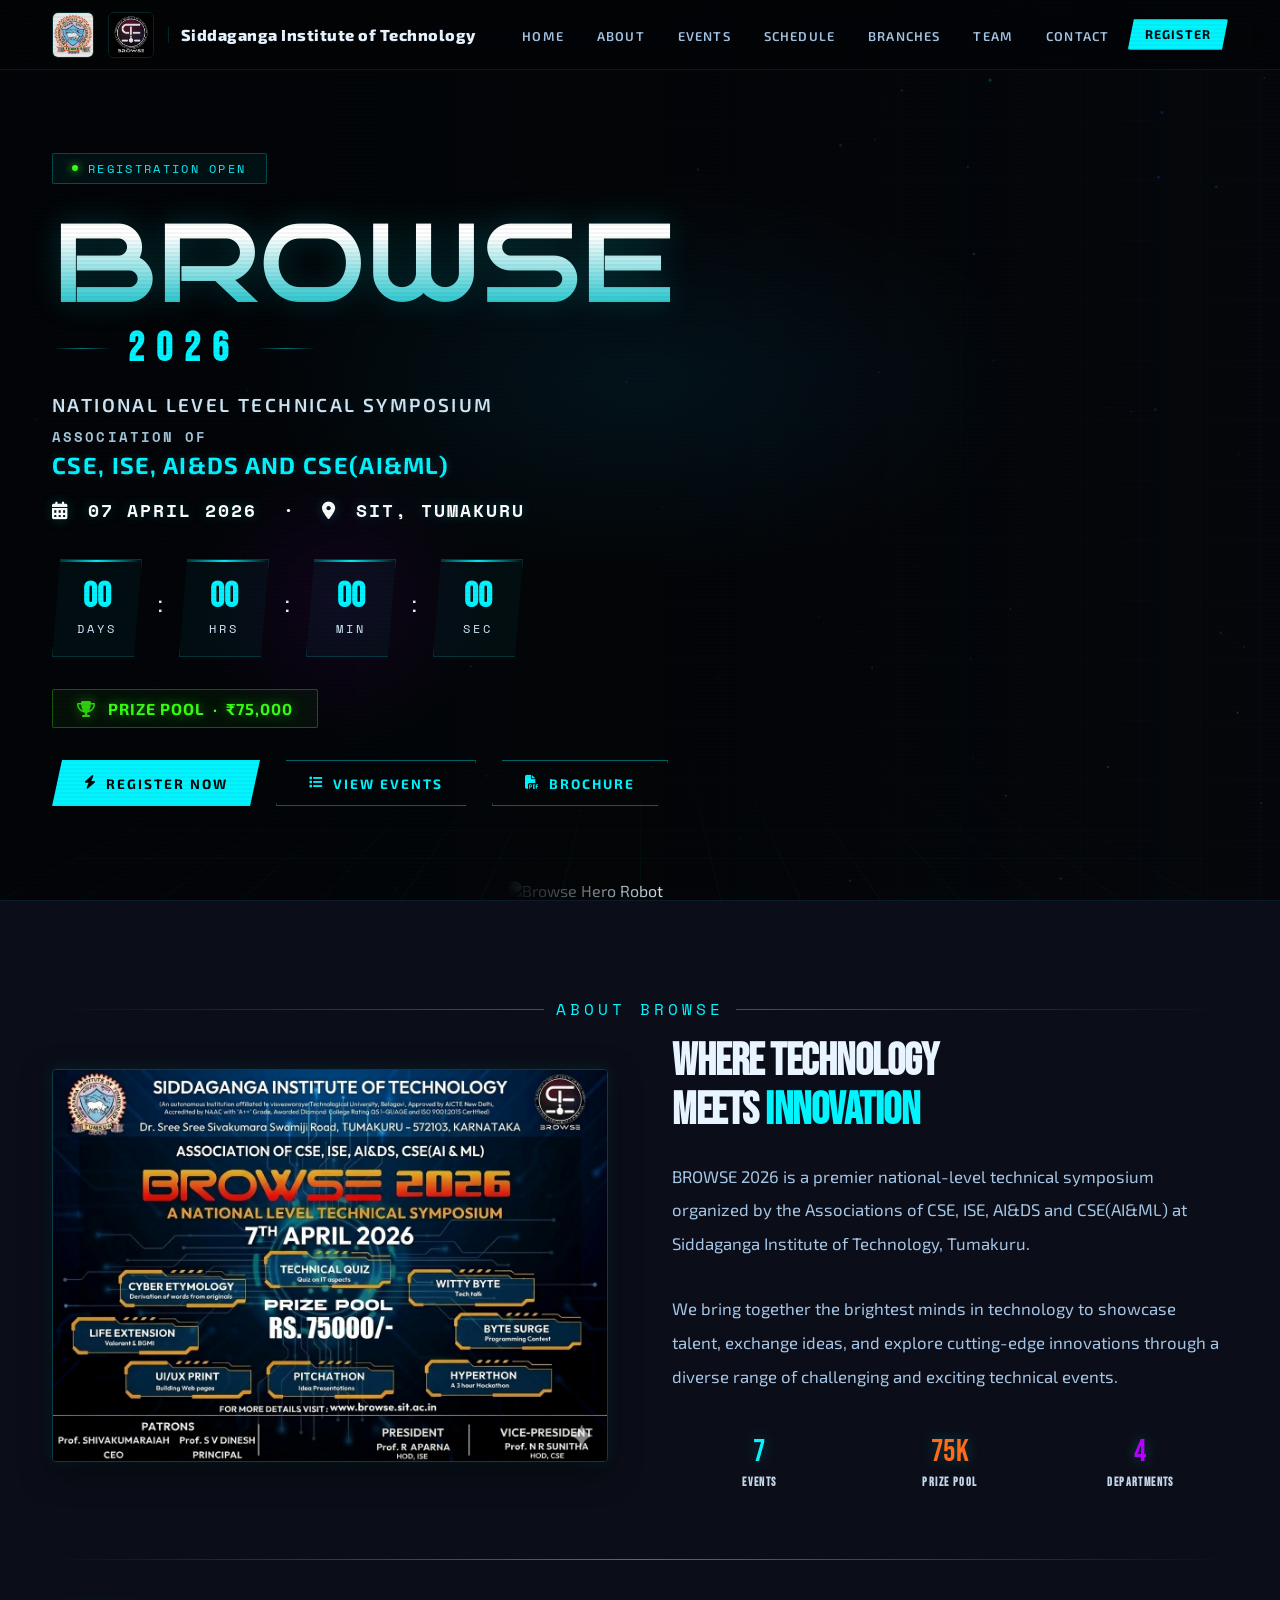
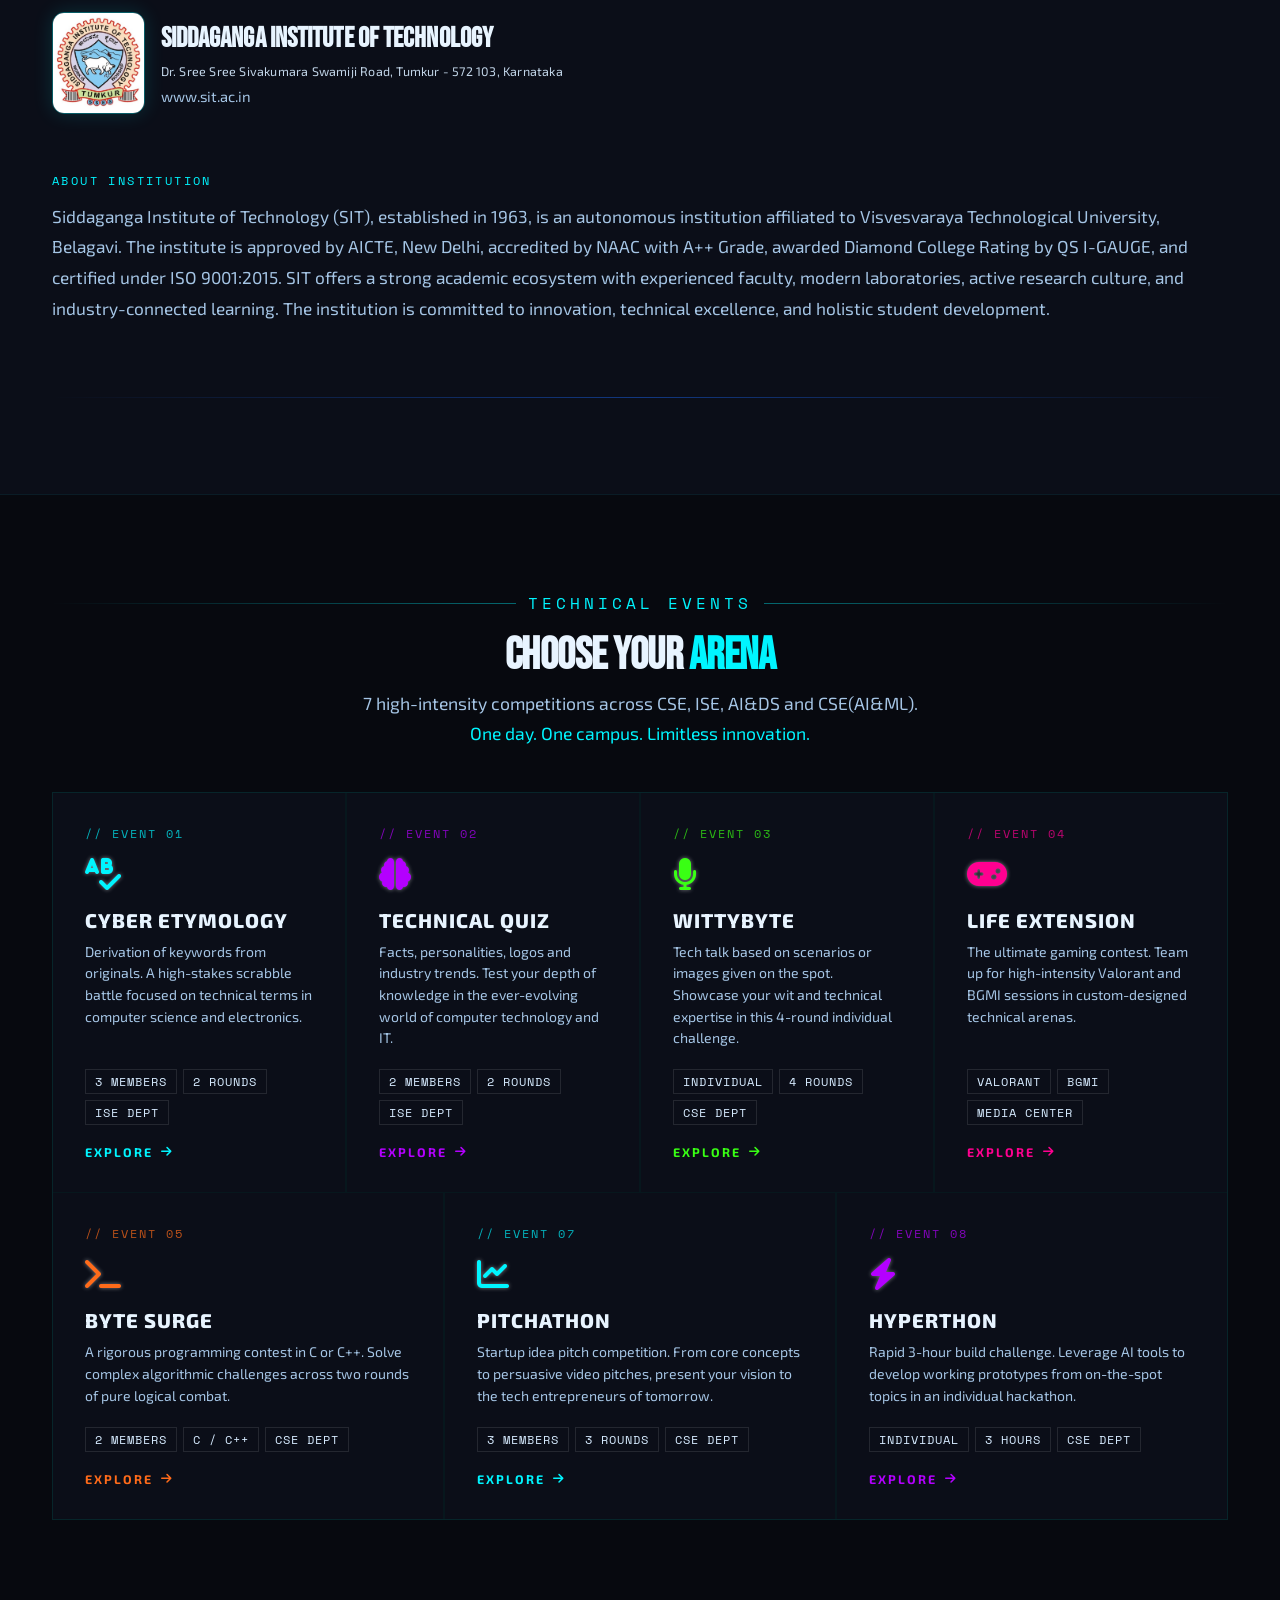
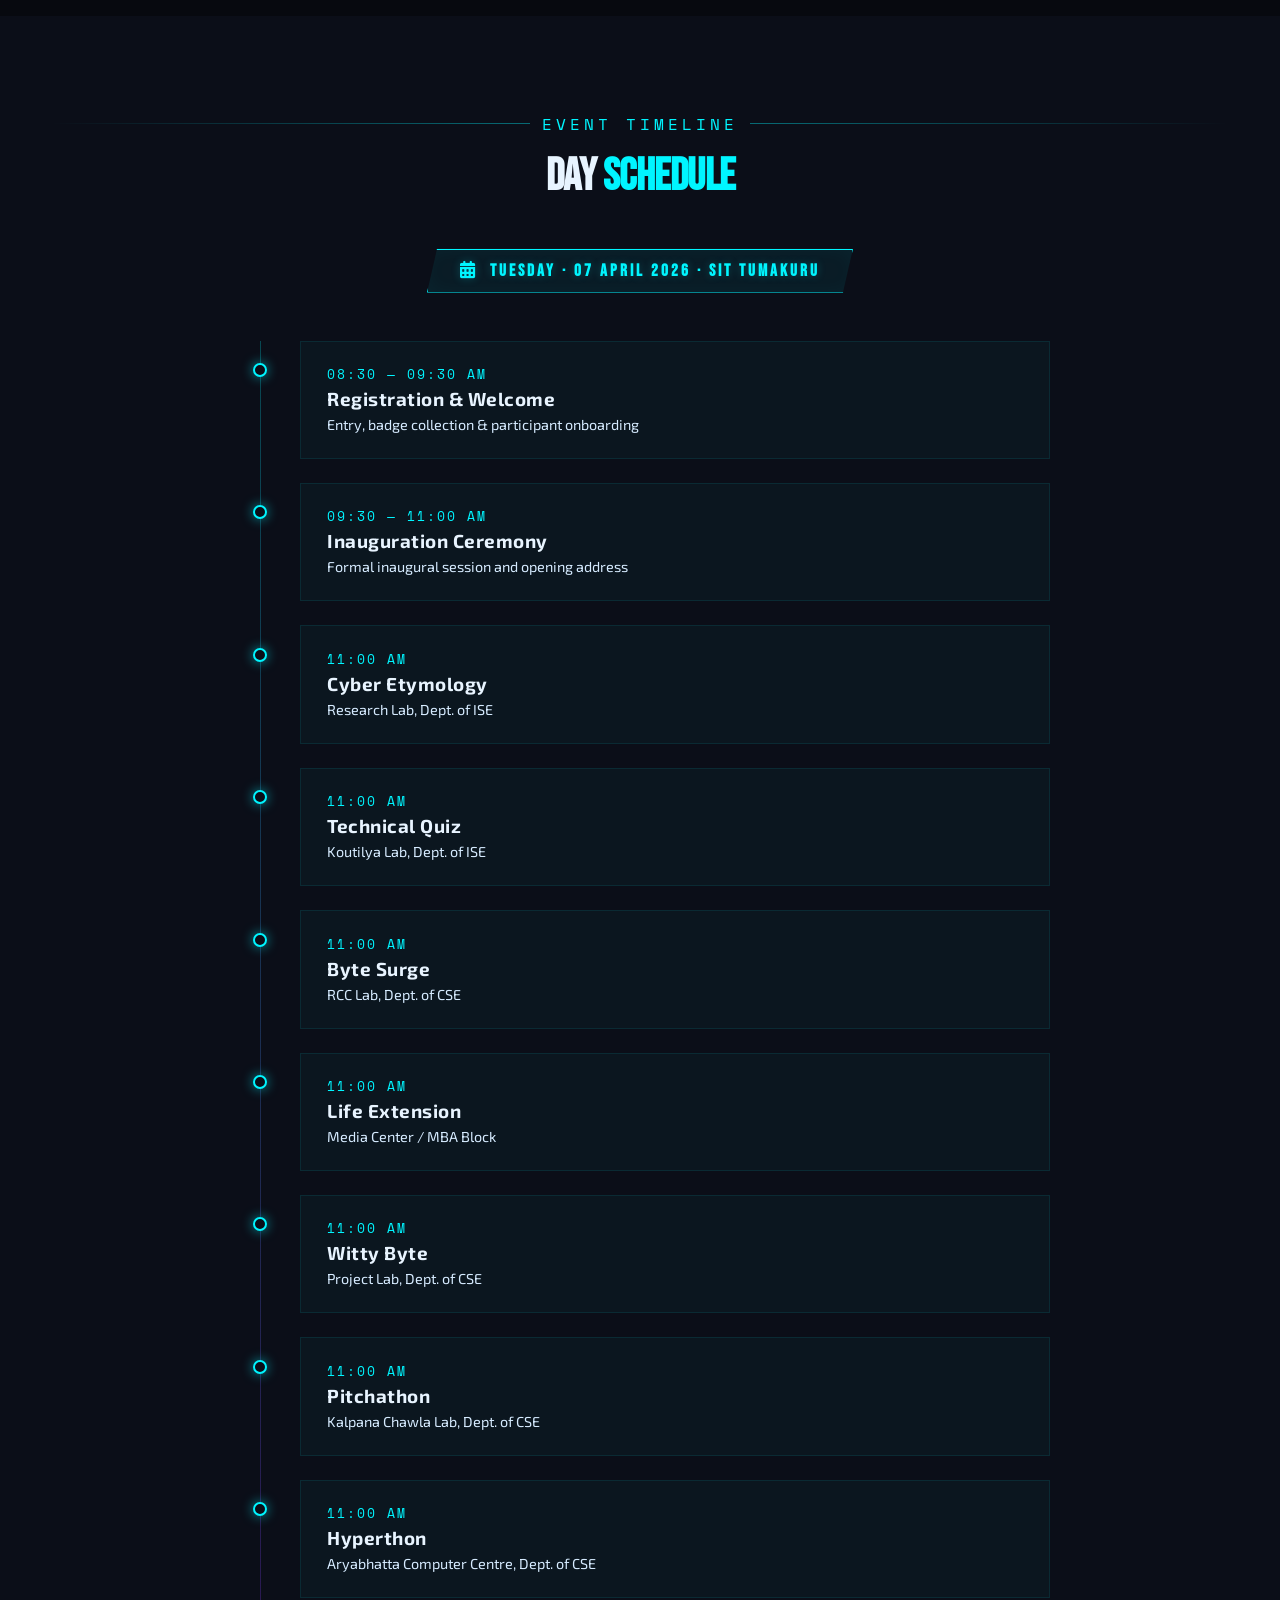
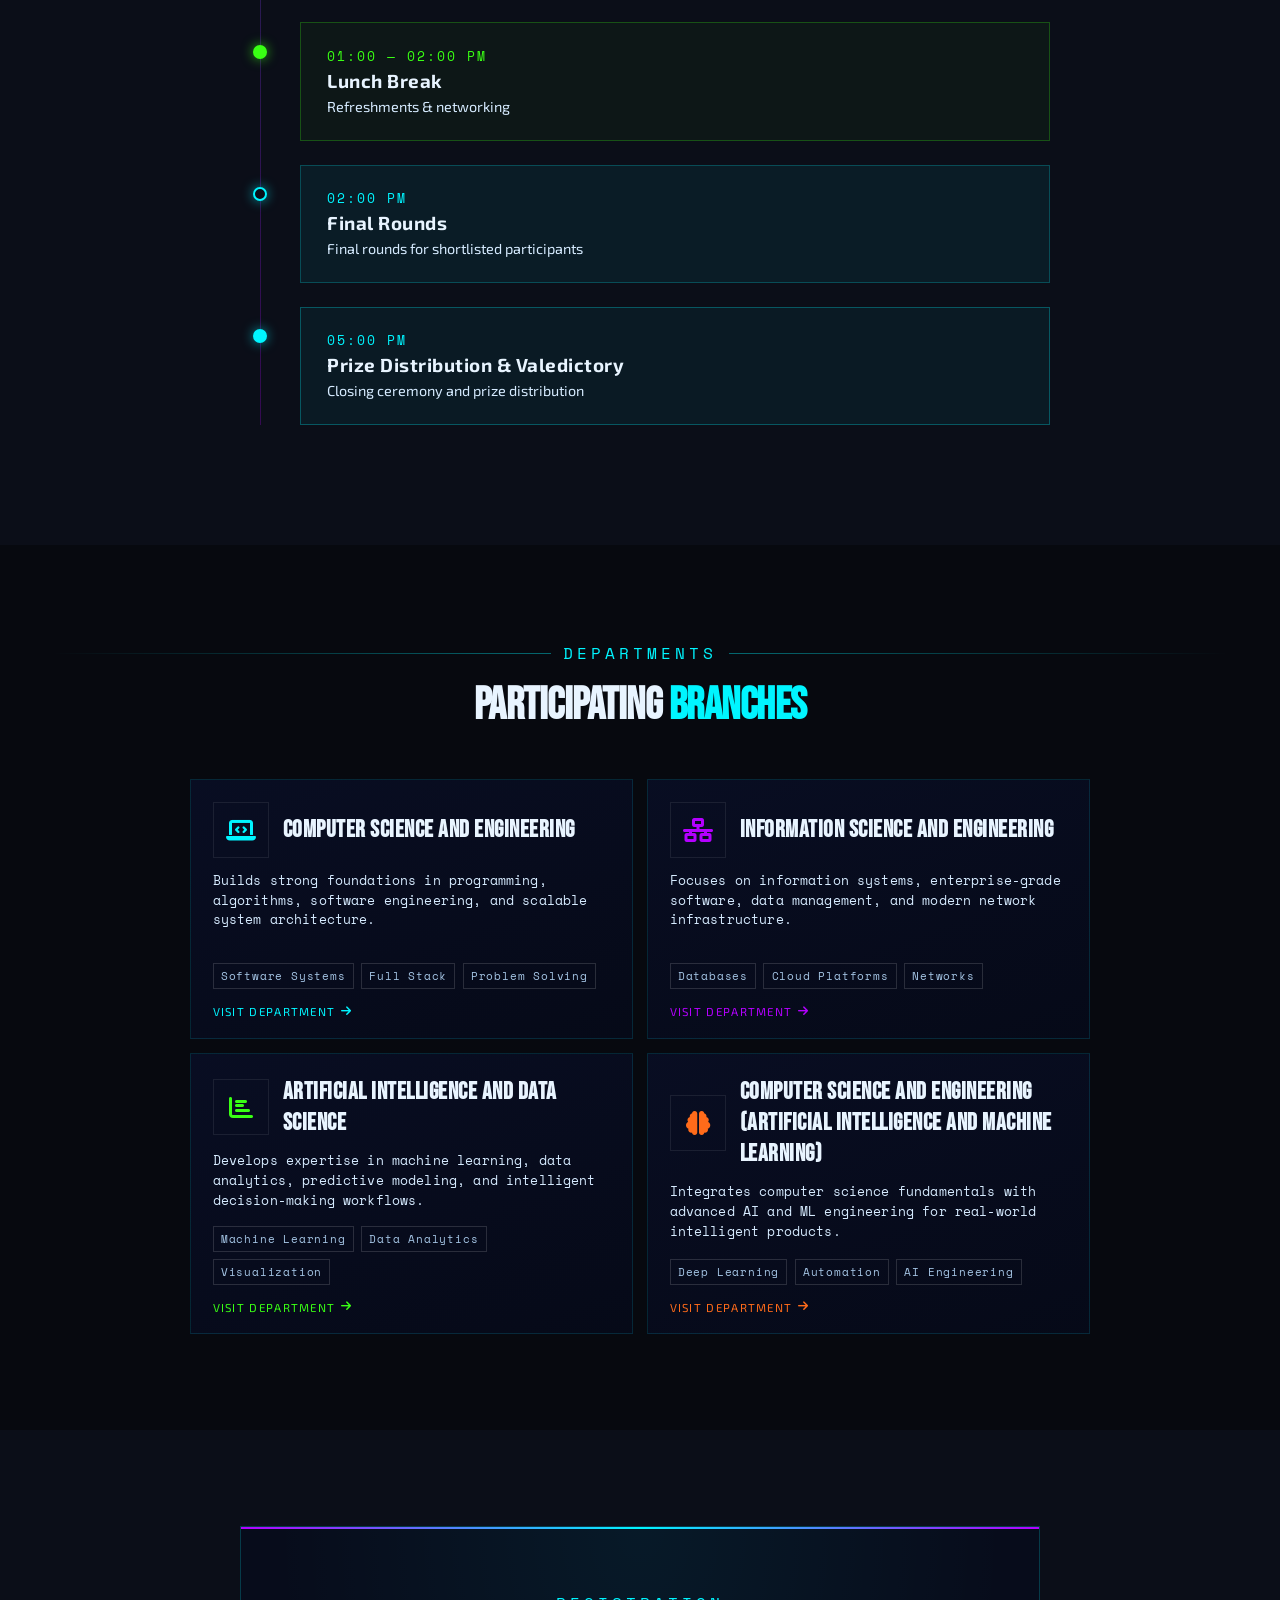
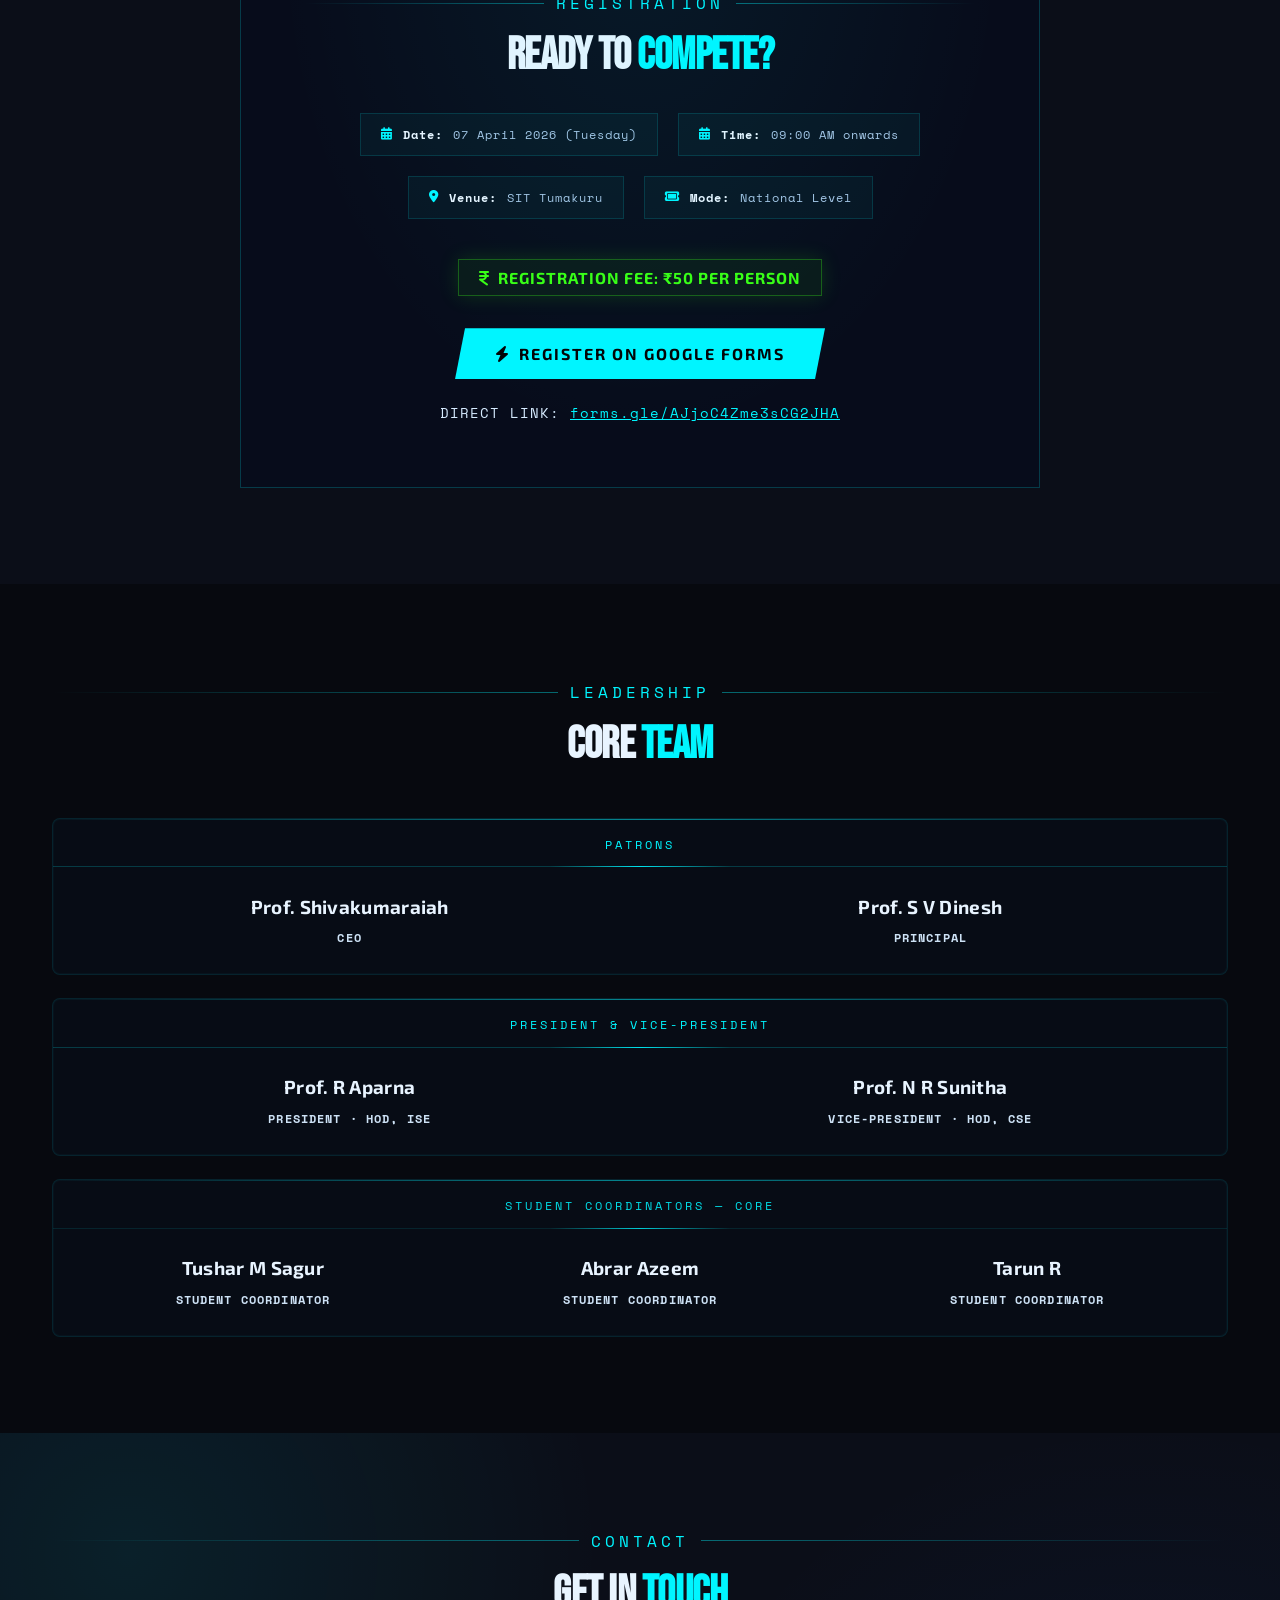
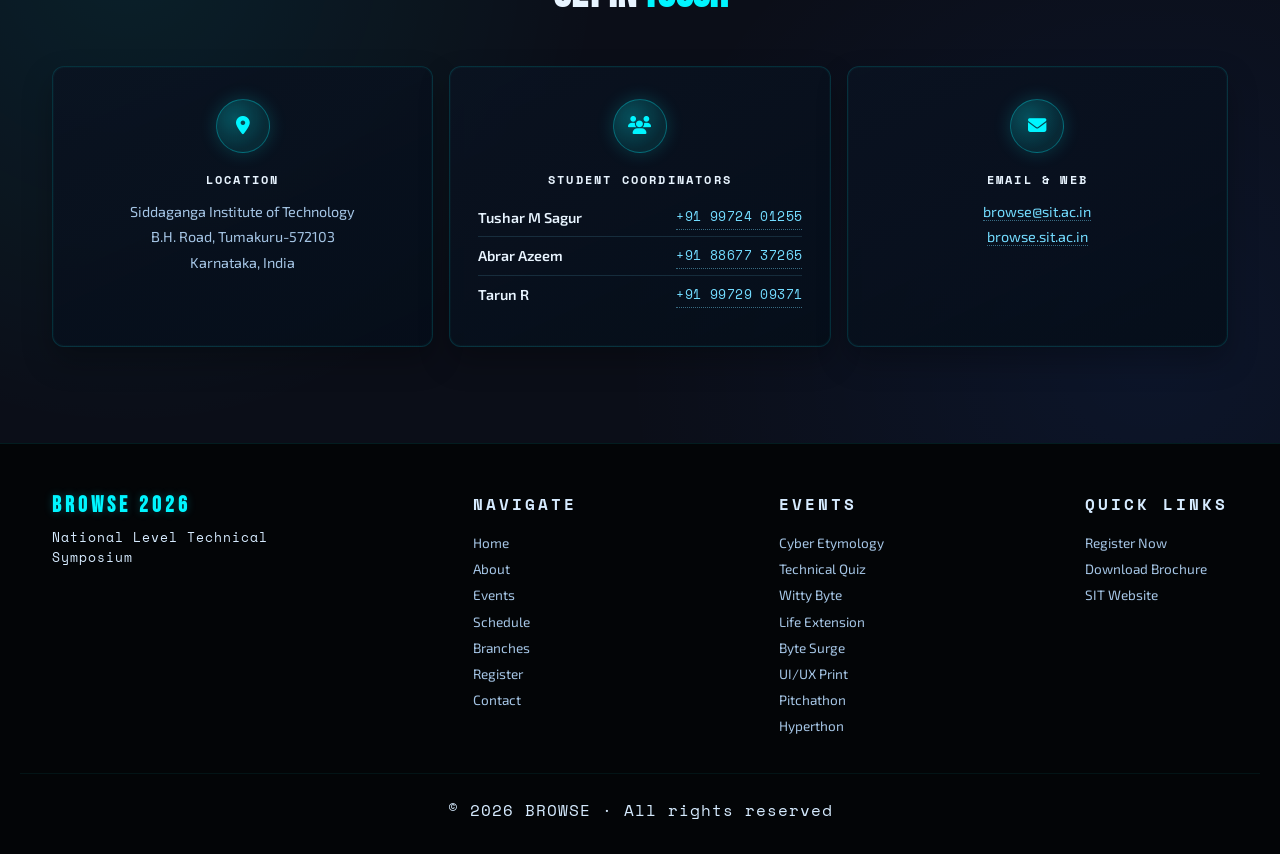
==== commit 729a8d4c: "feat: Update timeline card styles for improved visual consistency" ====
--- a/index.html
+++ b/index.html
@@ -526,9 +526,9 @@
                 </div>
 
                 <div class="tl-item">
-                    <div class="tl-dot" style="background:var(--neon-blue);border-color:var(--neon-blue);"></div>
-                    <div class="tl-card" style="border-color:rgba(51, 0, 255, 0.25);background:rgba(51, 0, 255, 0.04);">
-                        <div class="tl-time" style="color:var(--neon-blue);">02:00 PM</div>
+                    <div class="tl-dot"></div>
+                    <div class="tl-card" style="border-color:rgba(0,245,255,0.22);background:rgba(0,245,255,0.06);">
+                        <div class="tl-time">02:00 PM</div>
                         <div class="tl-event">Final Rounds</div>
                         <div class="tl-desc">Final rounds for shortlisted participants</div>
                     </div>
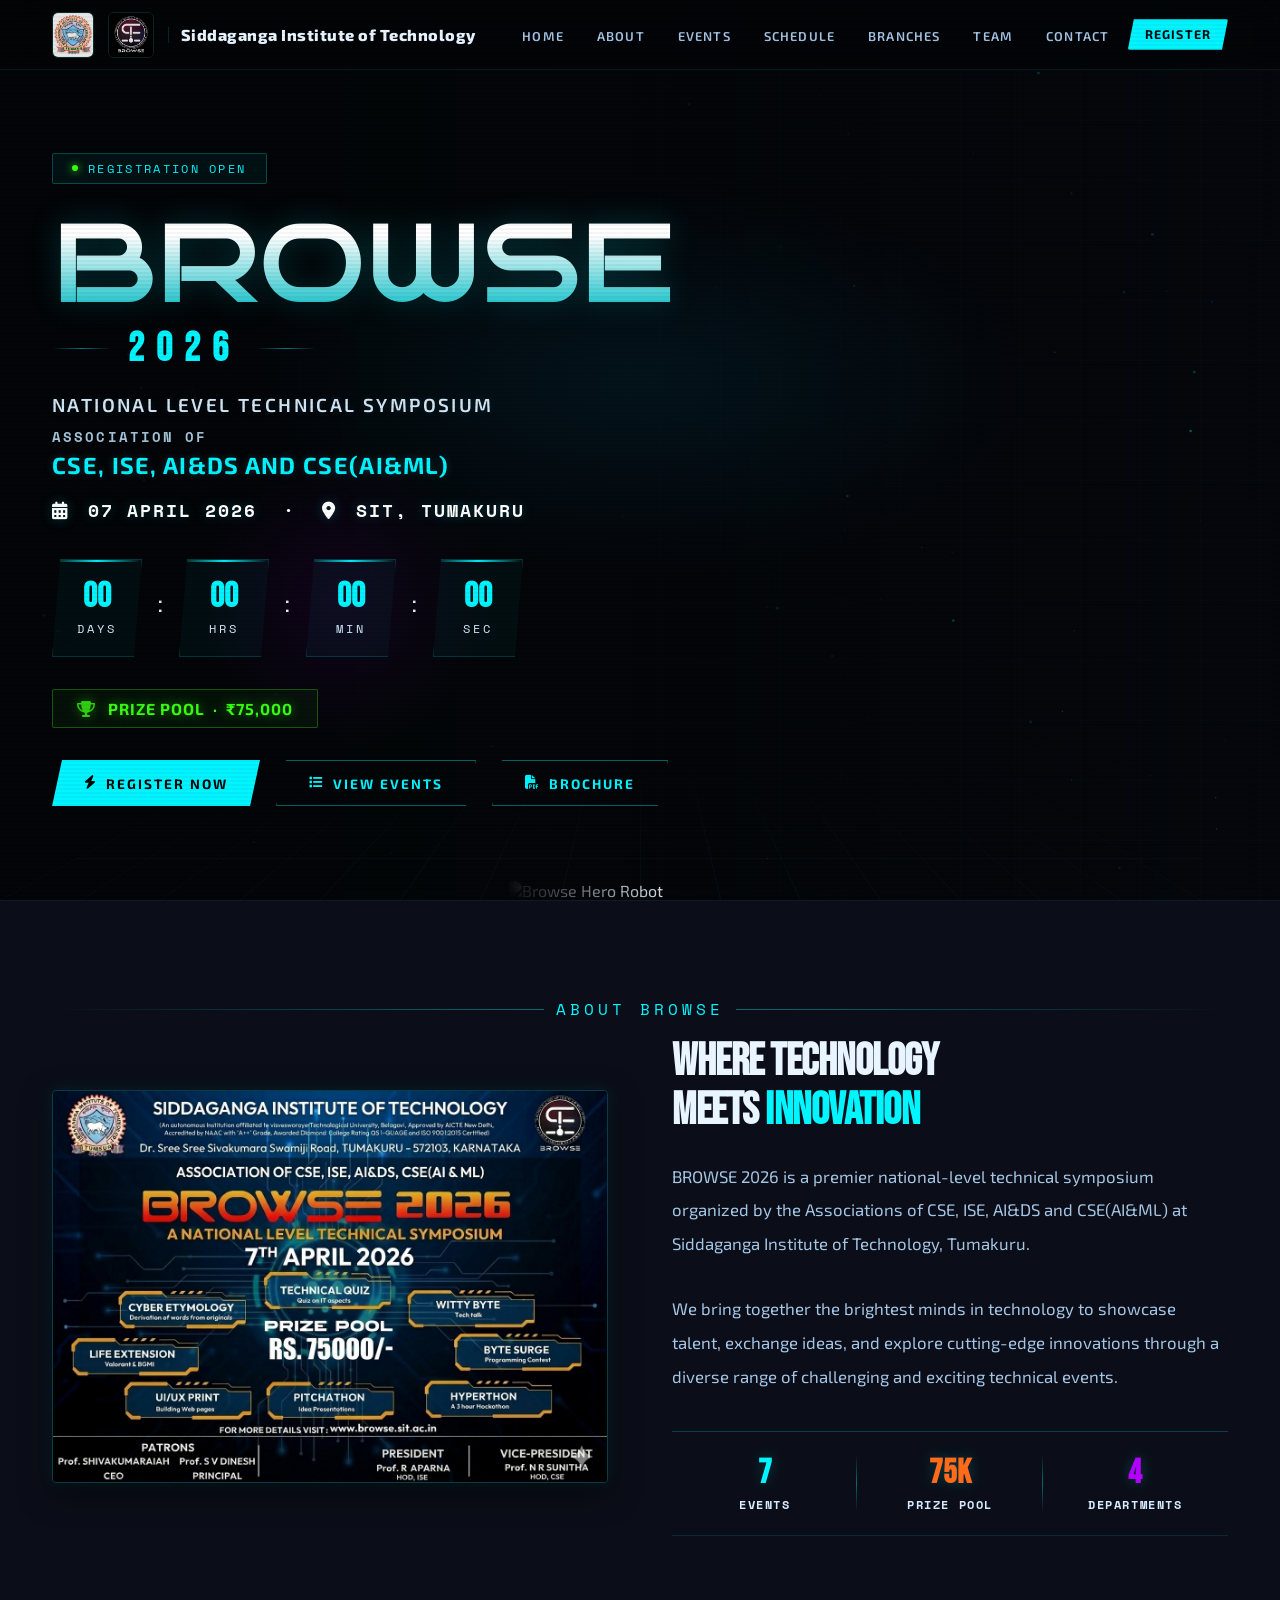
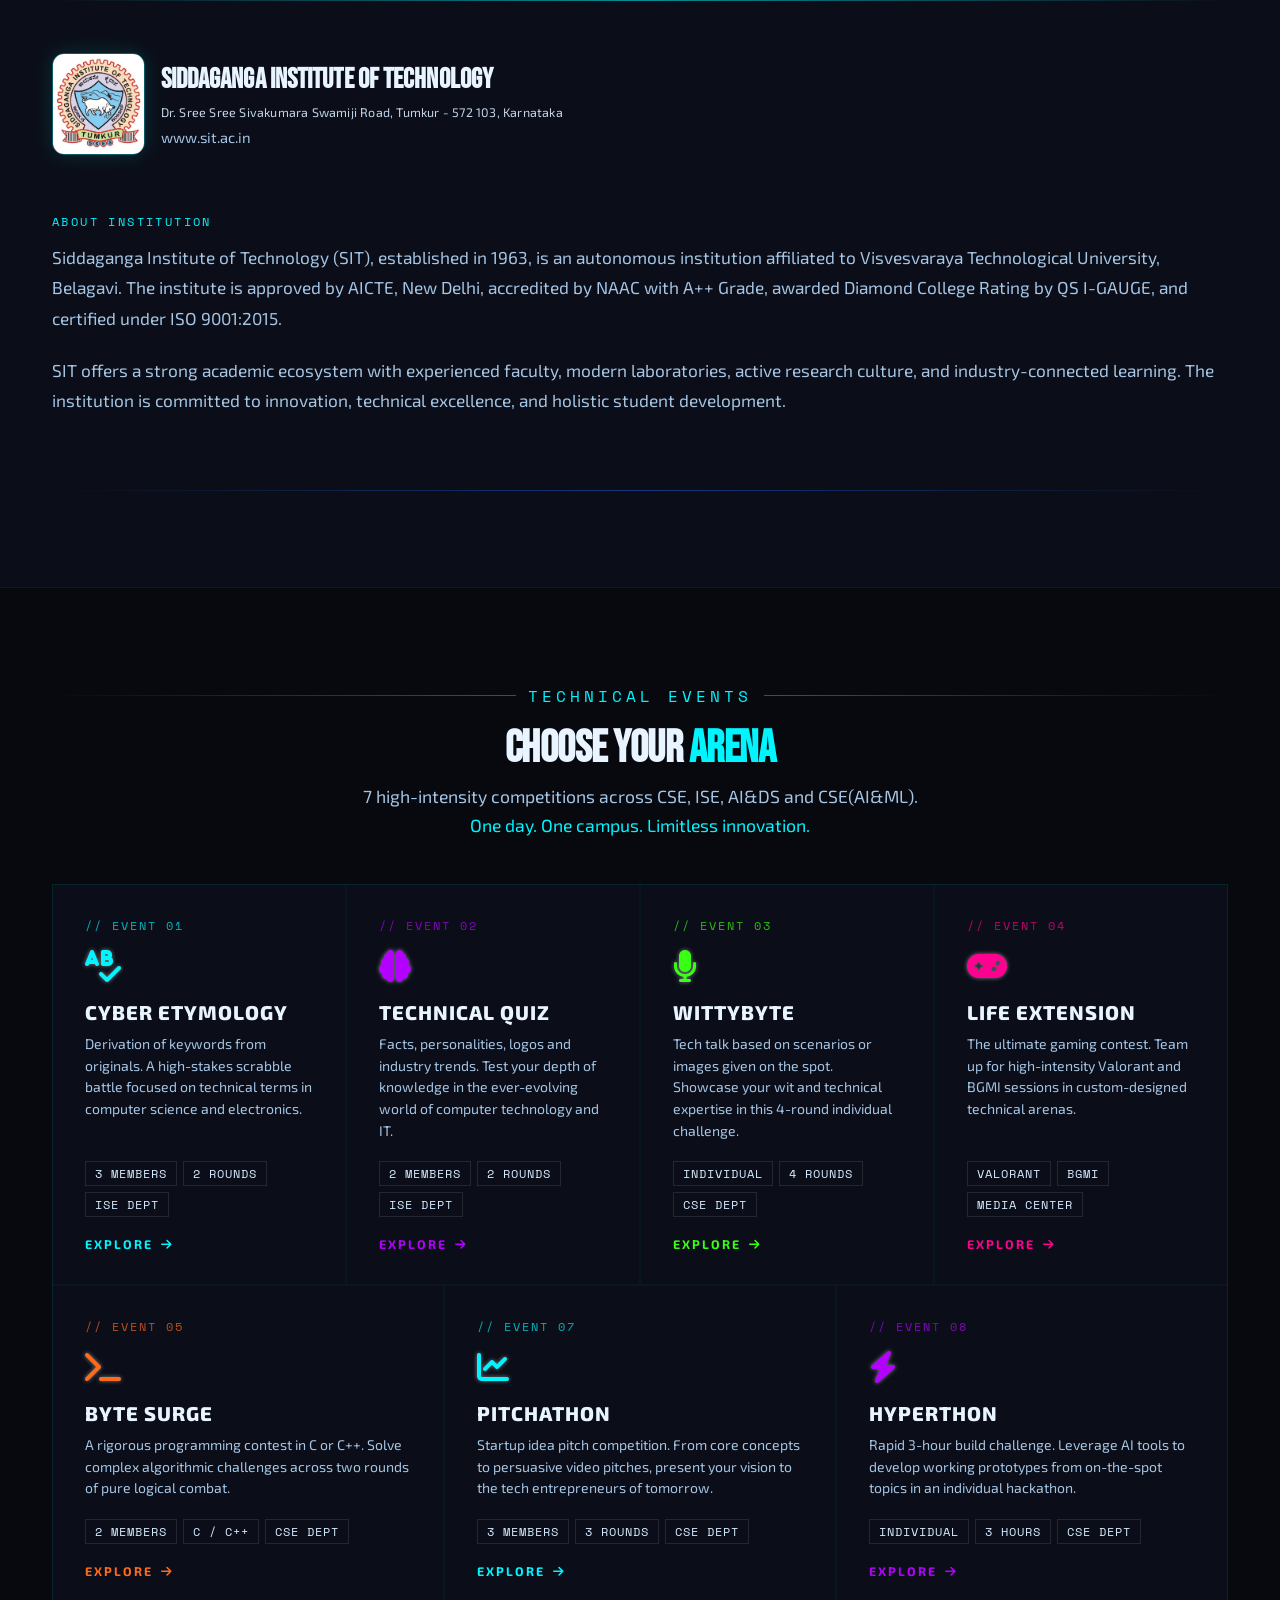
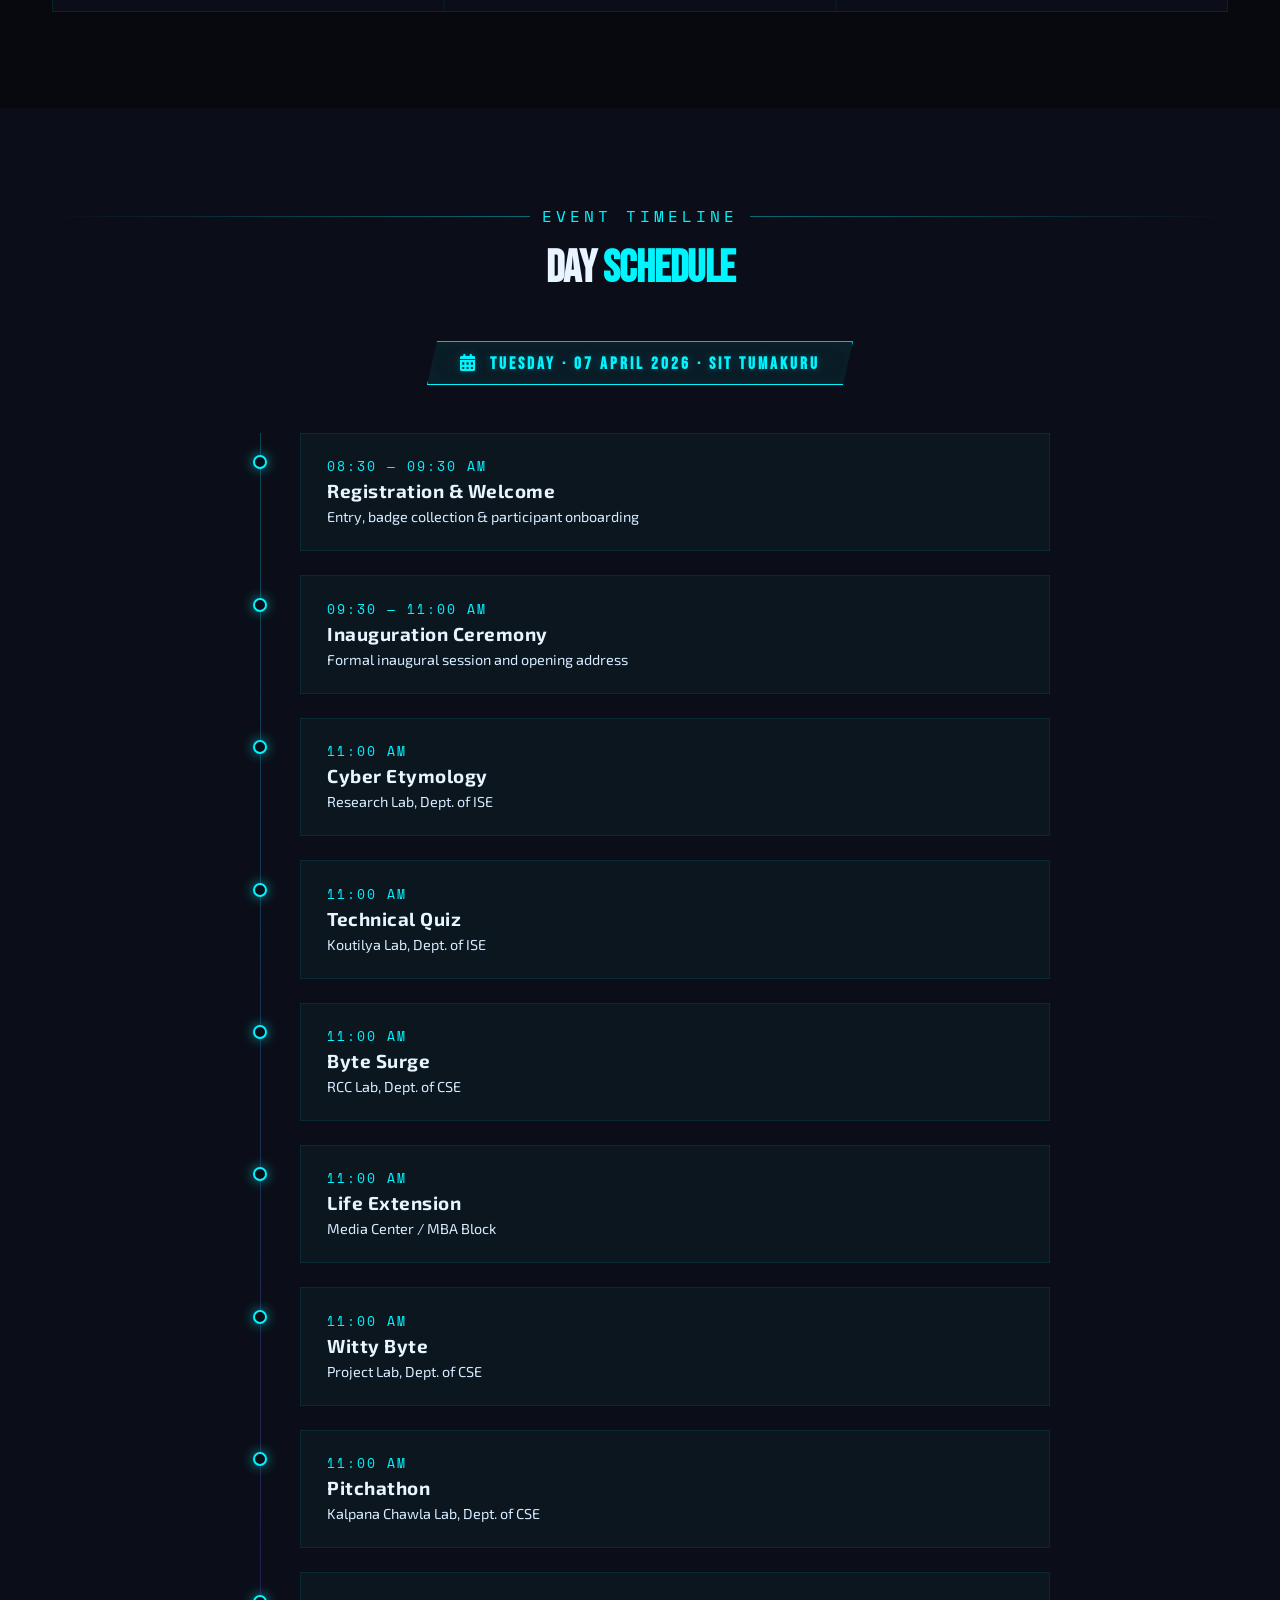
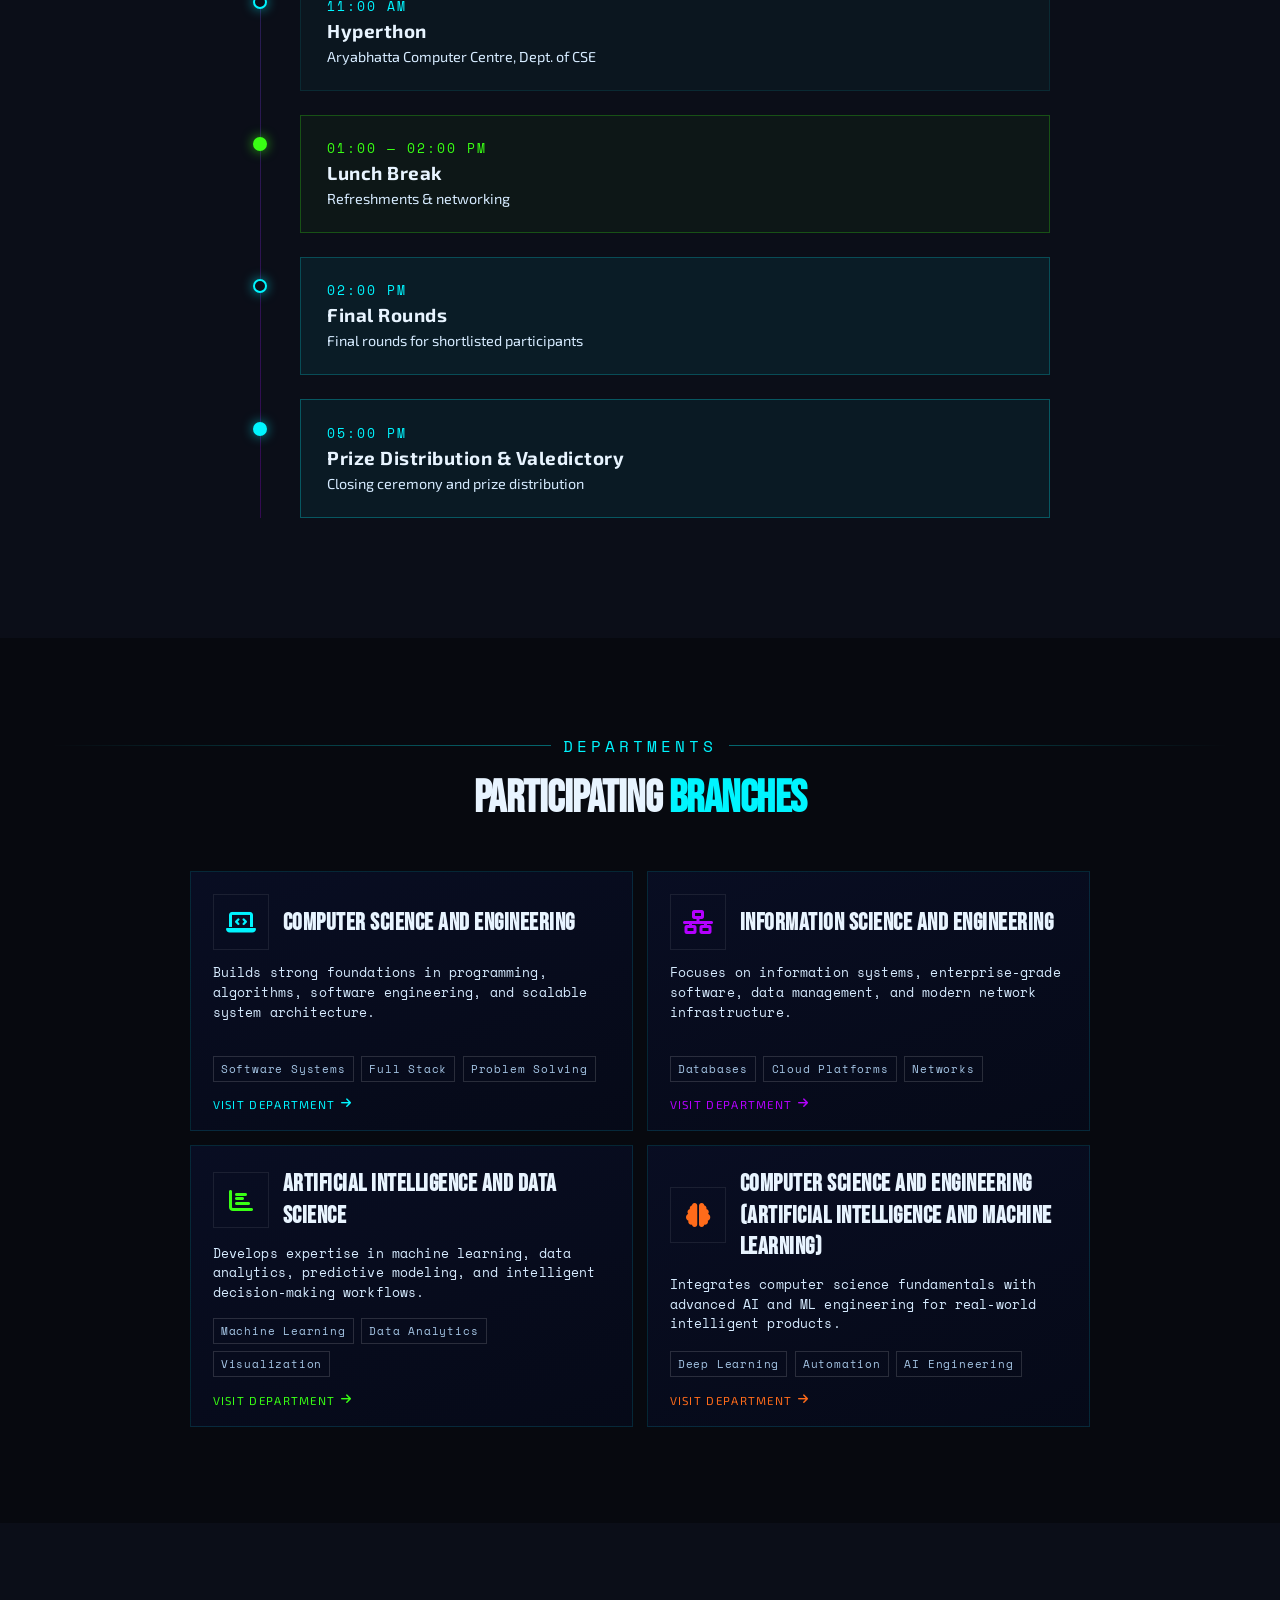
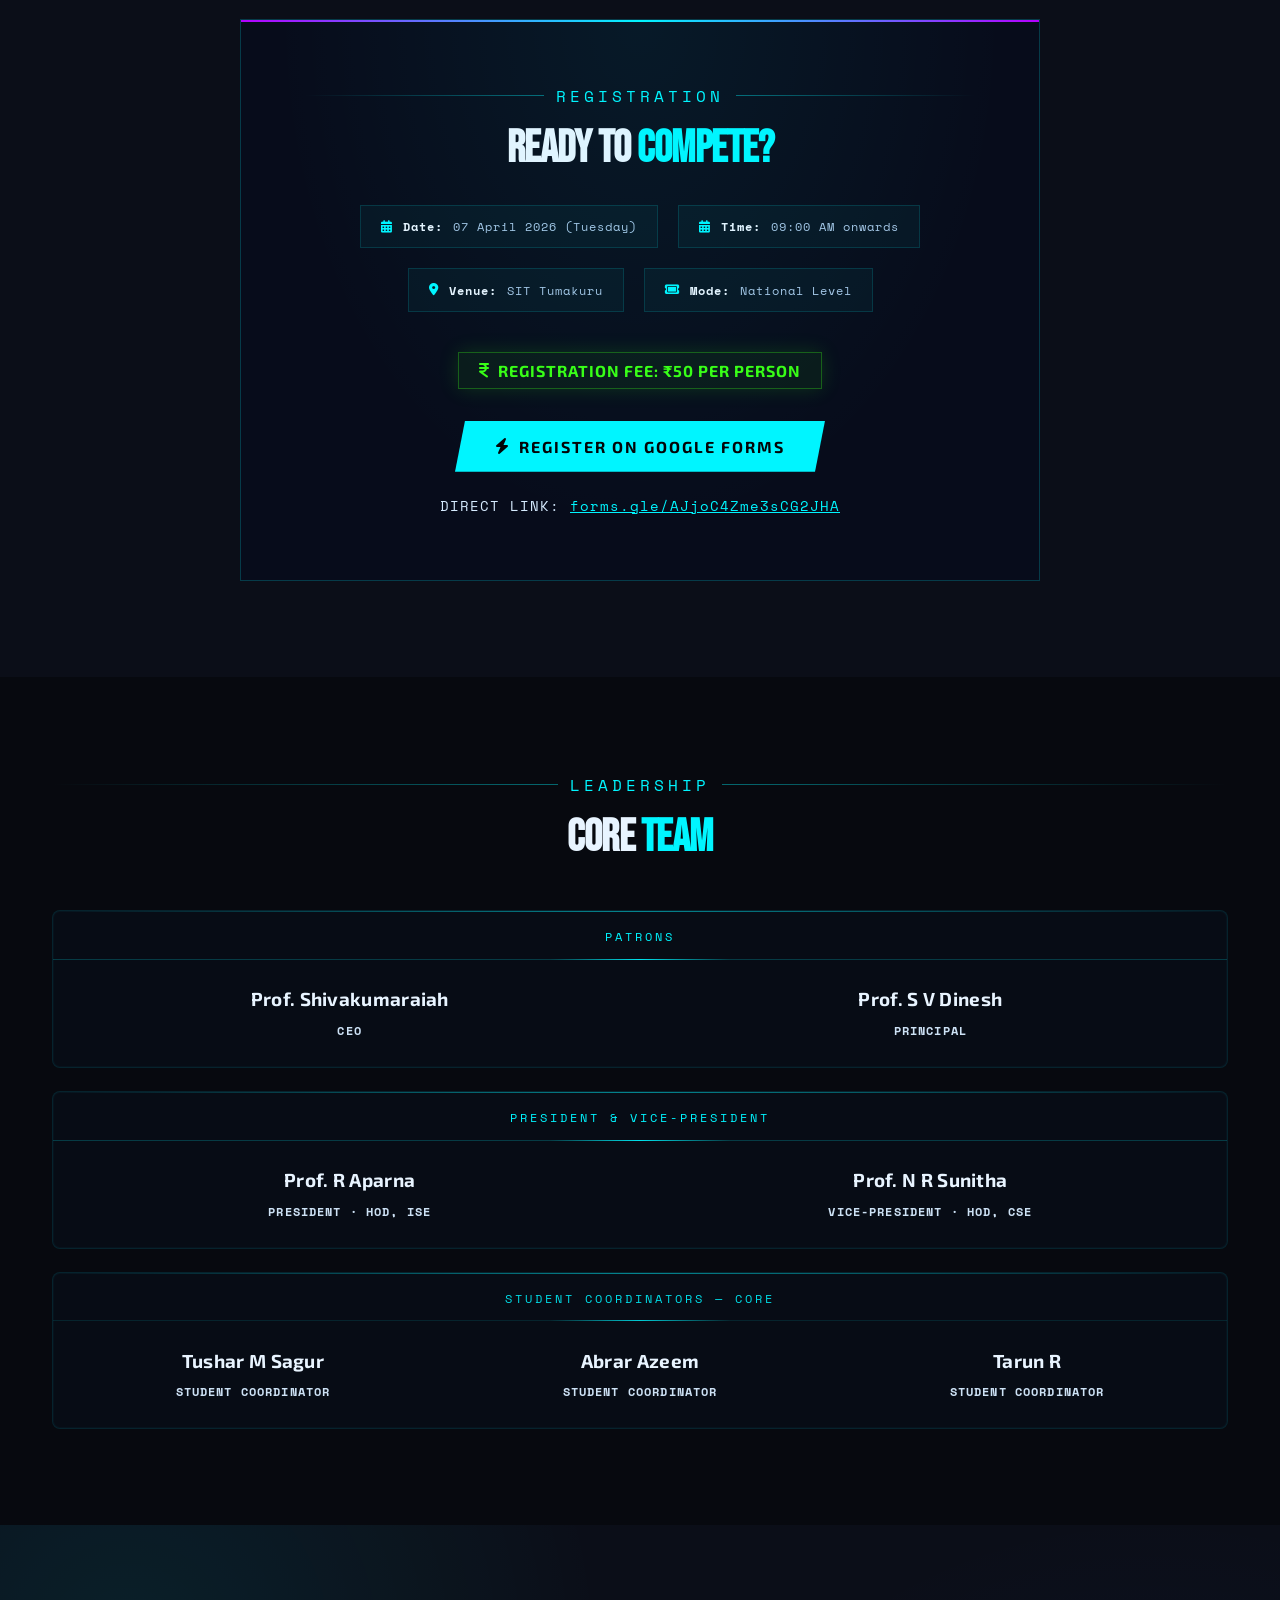
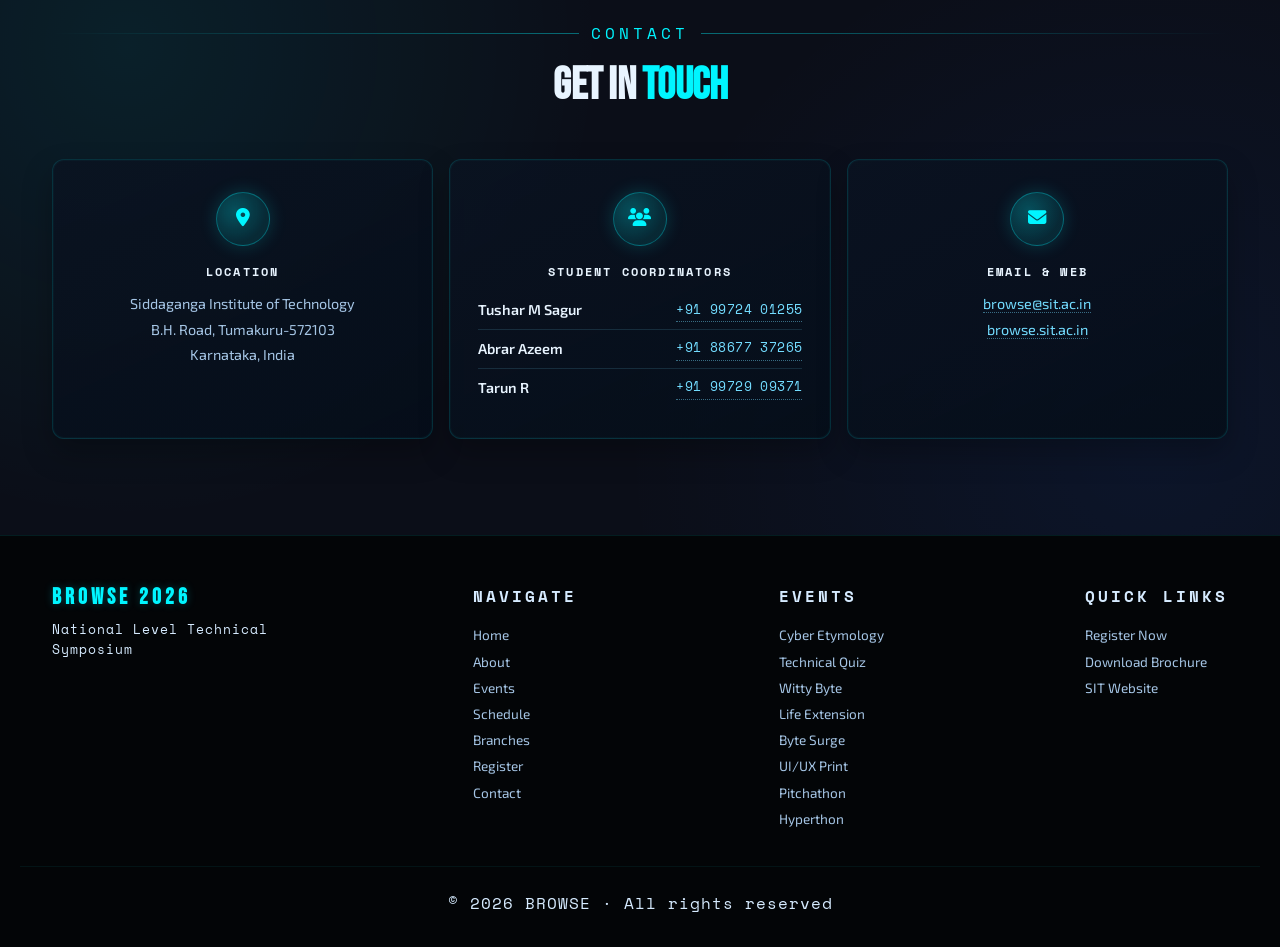
==== commit 8f0c3340: "feat: Enhance about section with additional description for SIT" ====
--- a/index.html
+++ b/index.html
@@ -222,7 +222,8 @@
                                     Siddaganga Institute of Technology (SIT), established in 1963, is an autonomous
                                     institution affiliated to Visvesvaraya Technological University, Belagavi.
                                     The institute is approved by AICTE, New Delhi, accredited by NAAC with A++ Grade,
-                                    awarded Diamond College Rating by QS I-GAUGE, and certified under ISO 9001:2015.
+                                    awarded Diamond College Rating by QS I-GAUGE, and certified under ISO 9001:2015.</p>
+                                   <p class="sit-description">
                                     SIT offers a strong academic ecosystem with experienced faculty, modern laboratories,
                                     active research culture, and industry-connected learning. The institution is committed
                                     to innovation, technical excellence, and holistic student development.
--- a/css/styles.css
+++ b/css/styles.css
@@ -3407,29 +3407,59 @@
 }
 
 #about .about-stats {
-  gap: 1rem;
-  margin-top: 2.4rem;
+  display: grid;
+  grid-template-columns: repeat(3, minmax(0, 1fr));
+  gap: 0;
+  margin-top: 2.35rem;
+  border-top: 1px solid rgba(0, 245, 255, 0.22);
+  border-bottom: 1px solid rgba(0, 245, 255, 0.12);
+  padding: 0.55rem 0;
 }
 
 #about .stat-box {
-  padding: 0.3rem 0.25rem;
+  position: relative;
+  overflow: visible;
+  text-align: center;
+  padding: 0.95rem 0.45rem 0.82rem;
   border: none;
   border-radius: 0;
+  clip-path: none;
   background: transparent;
   box-shadow: none;
+  transition: transform 0.22s var(--ease-out-expo);
 }
 
 #about .stat-box::before {
   display: none;
 }
 
+#about .stat-box::after {
+  content: '';
+  position: absolute;
+  right: 0;
+  top: 50%;
+  width: 1px;
+  height: 68%;
+  transform: translateY(-50%);
+  background: linear-gradient(180deg, transparent, rgba(0, 245, 255, 0.4), transparent);
+}
+
+#about .stat-box:last-child::after {
+  display: none;
+}
+
+#about .stat-box:hover {
+  transform: translateY(-3px);
+}
+
 #about .stat-num {
   font-family: var(--ff-title);
-  font-size: clamp(1.9rem, 2.45vw, 2.5rem);
-  font-weight: 400;
-  letter-spacing: 0.4px;
-  margin-bottom: 0.2rem;
-  text-shadow: 0 0 14px rgba(0, 245, 255, 0.26);
+  font-size: clamp(2.05rem, 2.65vw, 2.8rem);
+  font-weight: 700;
+  letter-spacing: 0.2px;
+  margin-bottom: 0.12rem;
+  line-height: 1;
+  text-shadow: 0 0 14px rgba(0, 245, 255, 0.22);
 }
 
 #about .stat-box:nth-child(1) .stat-num {
@@ -3445,12 +3475,13 @@
 }
 
 #about .stat-l {
-  font-family: var(--ff-title);
-  font-size: 0.73rem;
+  font-family: var(--ff-mono);
+  font-size: 0.72rem;
   font-weight: 700;
-  letter-spacing: 1.4px;
-  color: rgba(214, 235, 255, 0.9);
-  margin-top: 0.45rem;
+  letter-spacing: 1.55px;
+  color: var(--text-dim);
+  margin-top: 0.38rem;
+  text-transform: uppercase;
 }
 
 @media (max-width: 768px) {
@@ -3460,16 +3491,16 @@
   }
 
   #about .stat-box {
-    padding: 0.2rem 0.1rem;
+    padding: 0.76rem 0.18rem 0.64rem;
   }
 
   #about .stat-num {
-    font-size: 1.6rem;
+    font-size: 1.68rem;
   }
 
   #about .stat-l {
-    font-size: 0.64rem;
-    letter-spacing: 0.9px;
+    font-size: 0.58rem;
+    letter-spacing: 0.78px;
   }
 }
 
@@ -3479,8 +3510,12 @@
     letter-spacing: 1.2px;
   }
 
+  #about .about-stats {
+    padding: 0.42rem 0;
+  }
+
   #about .stat-box {
-    padding: 0.1rem 0;
+    padding: 0.62rem 0.06rem 0.52rem;
   }
 
   #about .stat-num {
@@ -3488,7 +3523,7 @@
   }
 
   #about .stat-l {
-    font-size: 0.55rem;
-    letter-spacing: 0.35px;
-  }
-}
+    font-size: 0.5rem;
+    letter-spacing: 0.3px;
+  }
+}
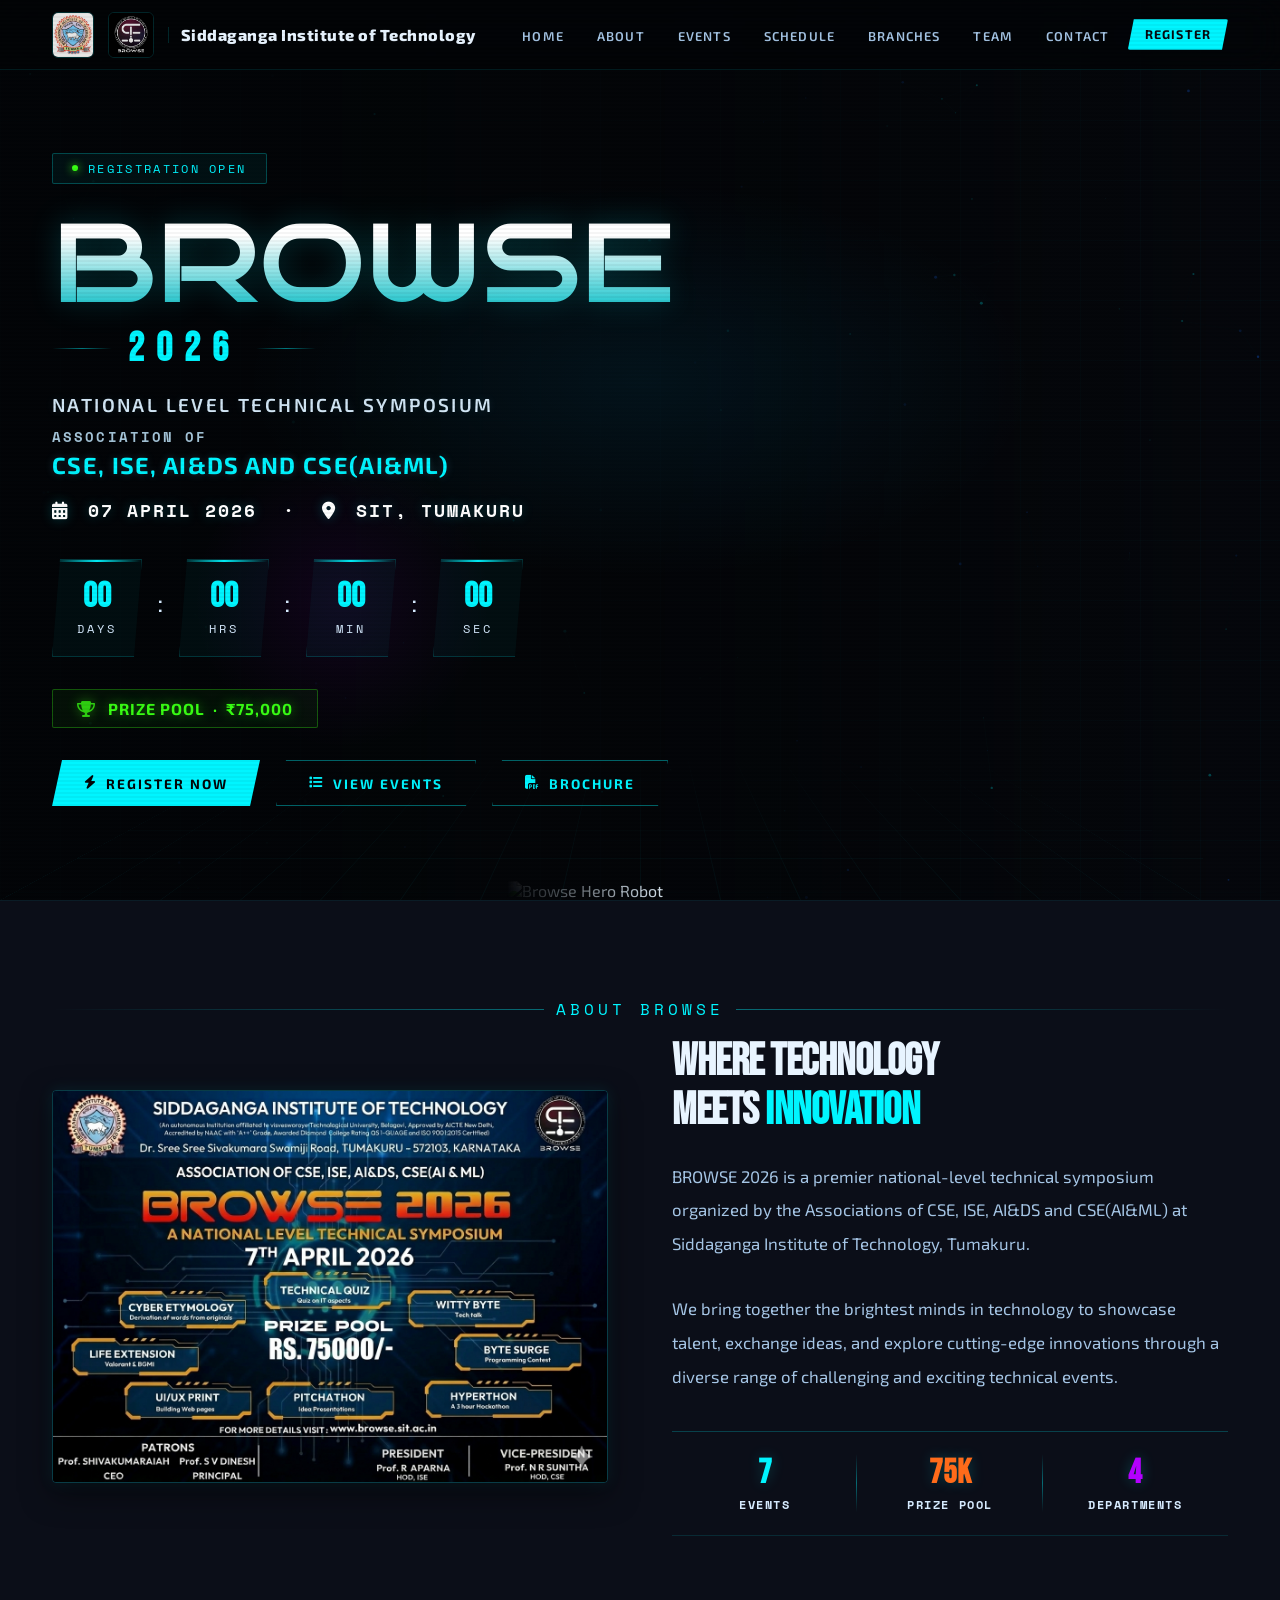
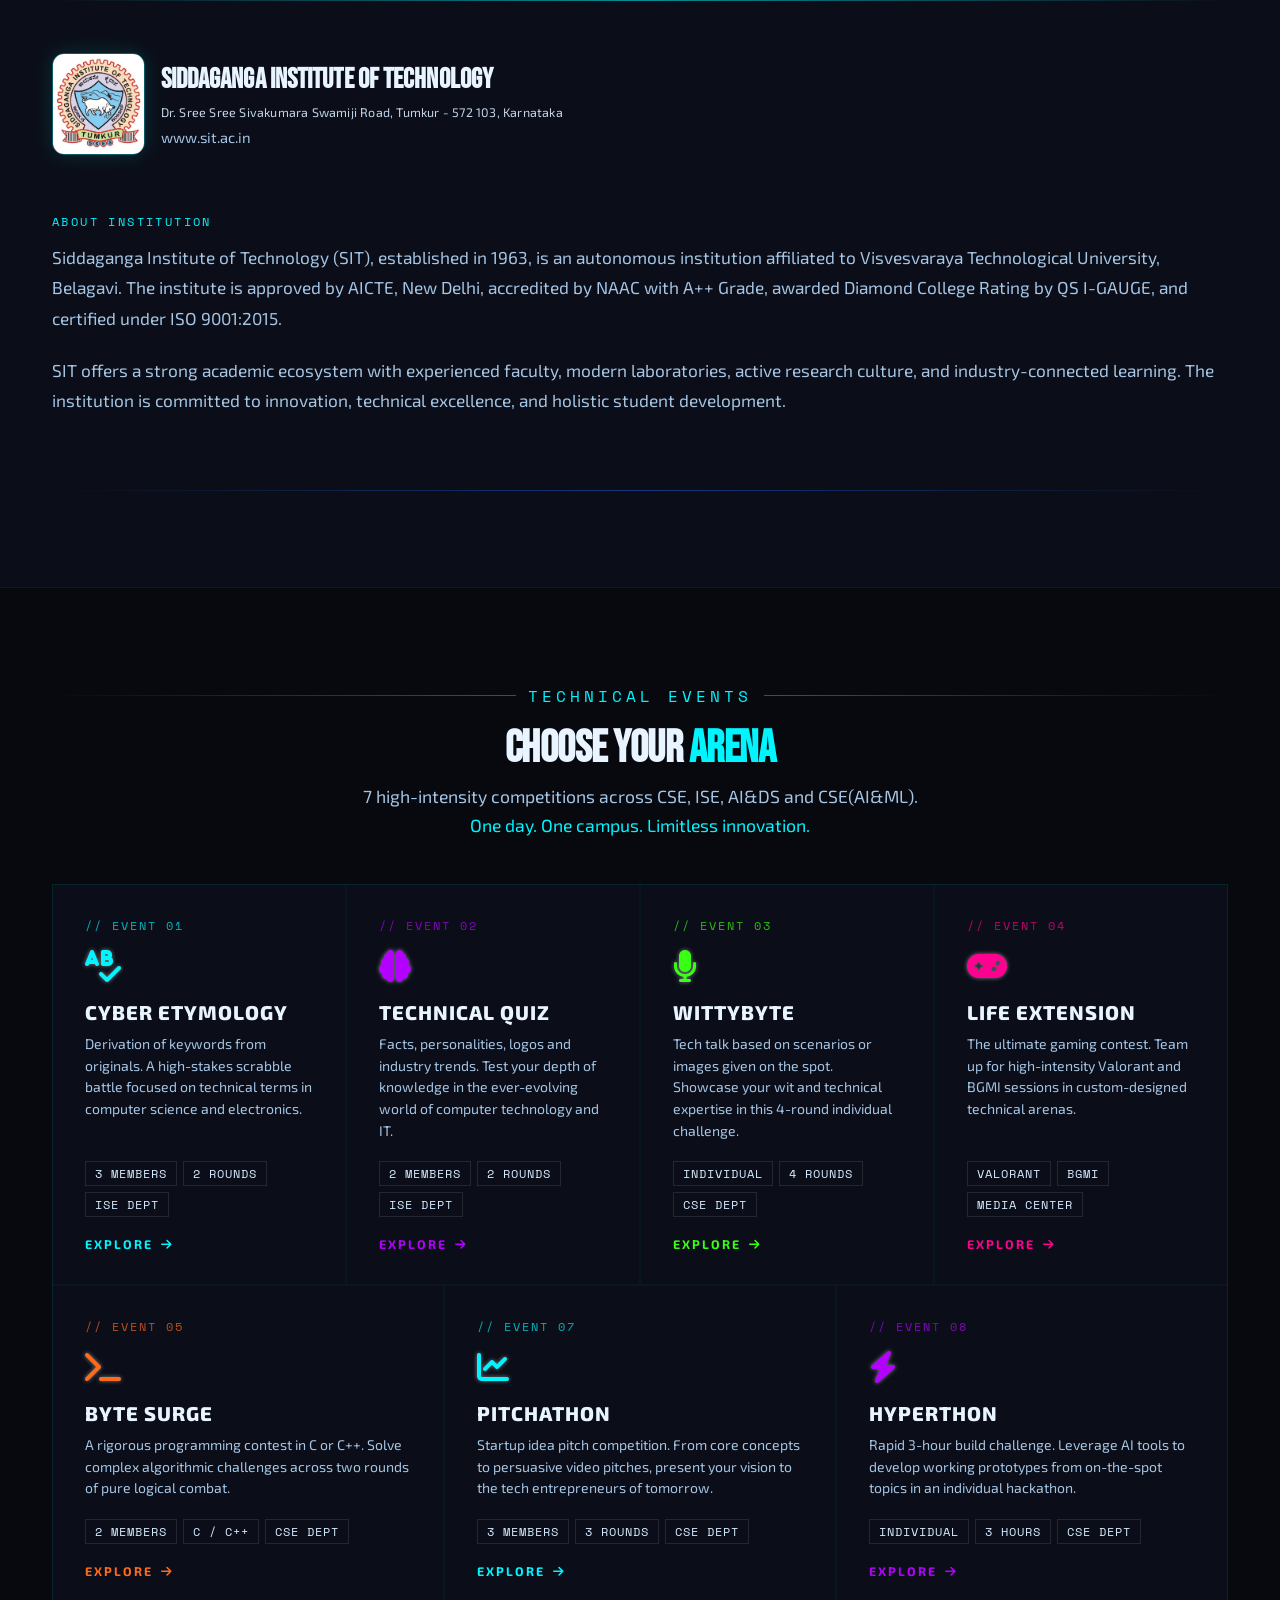
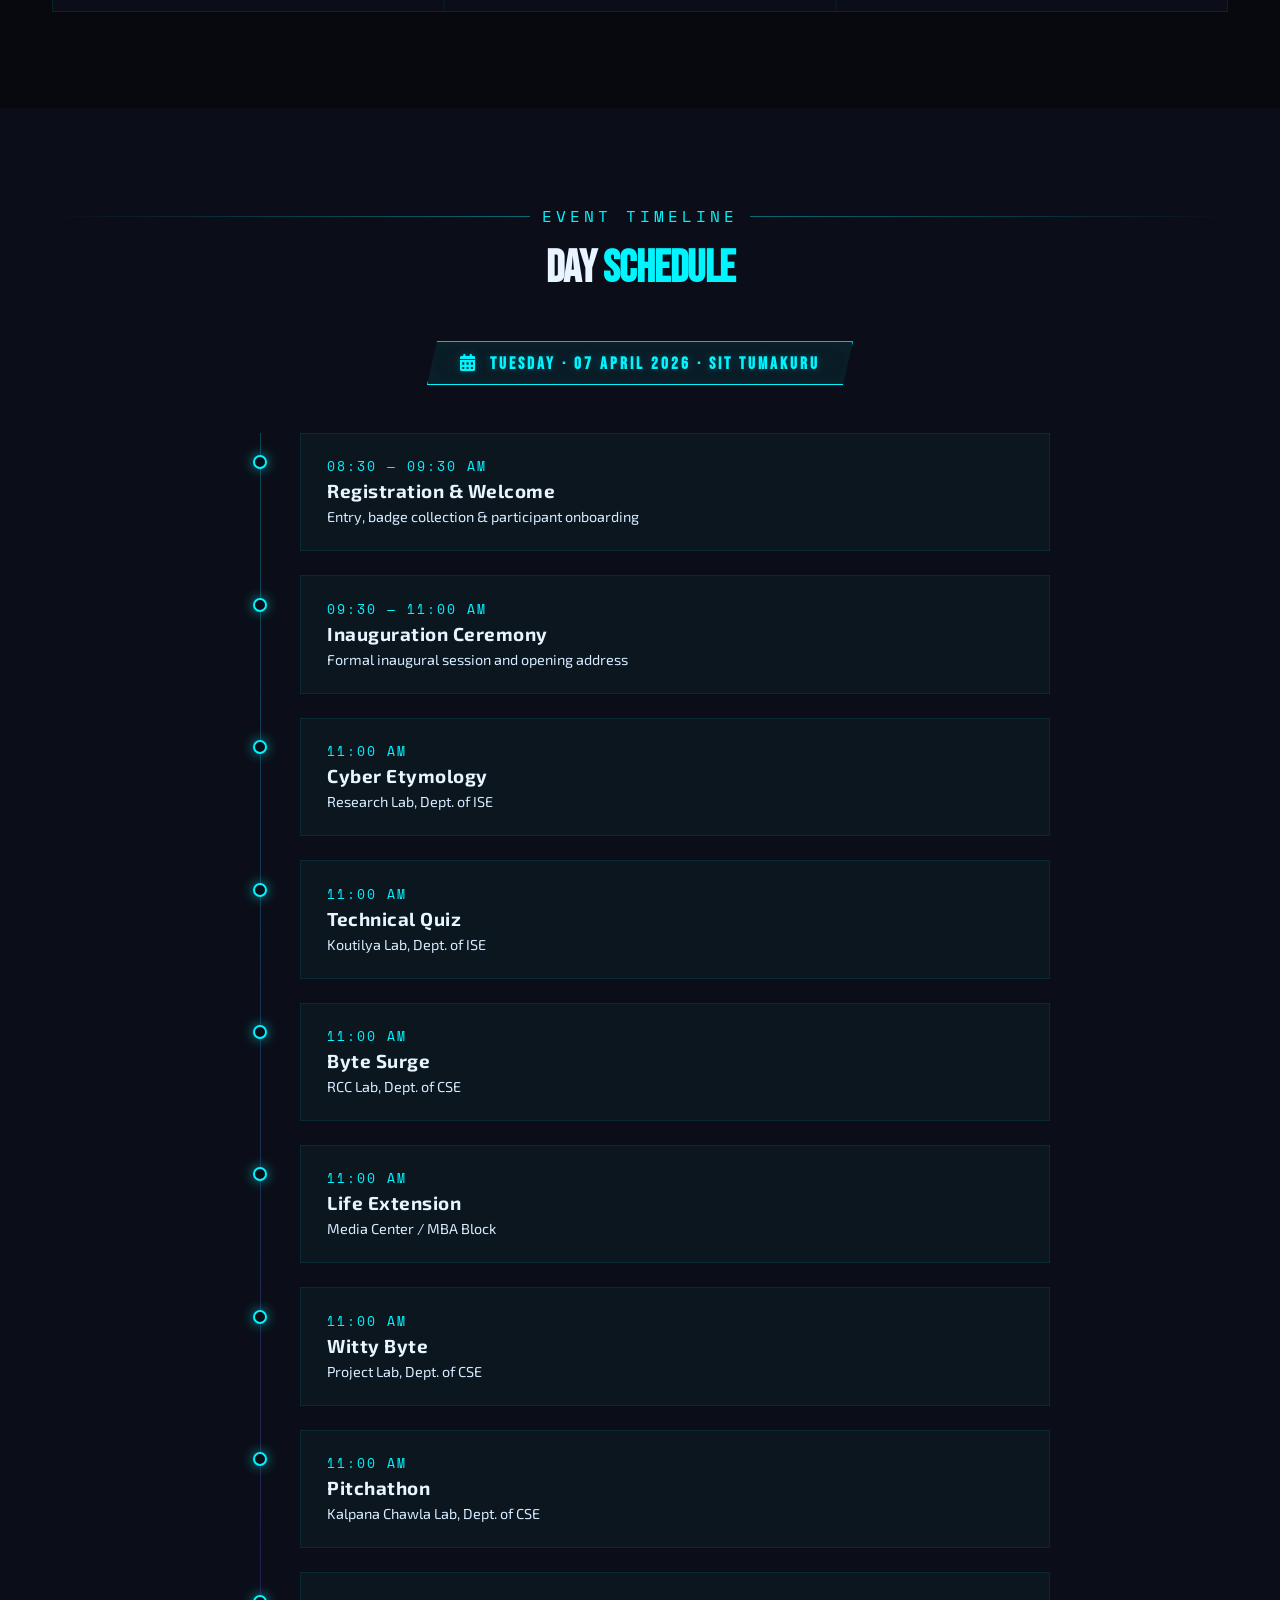
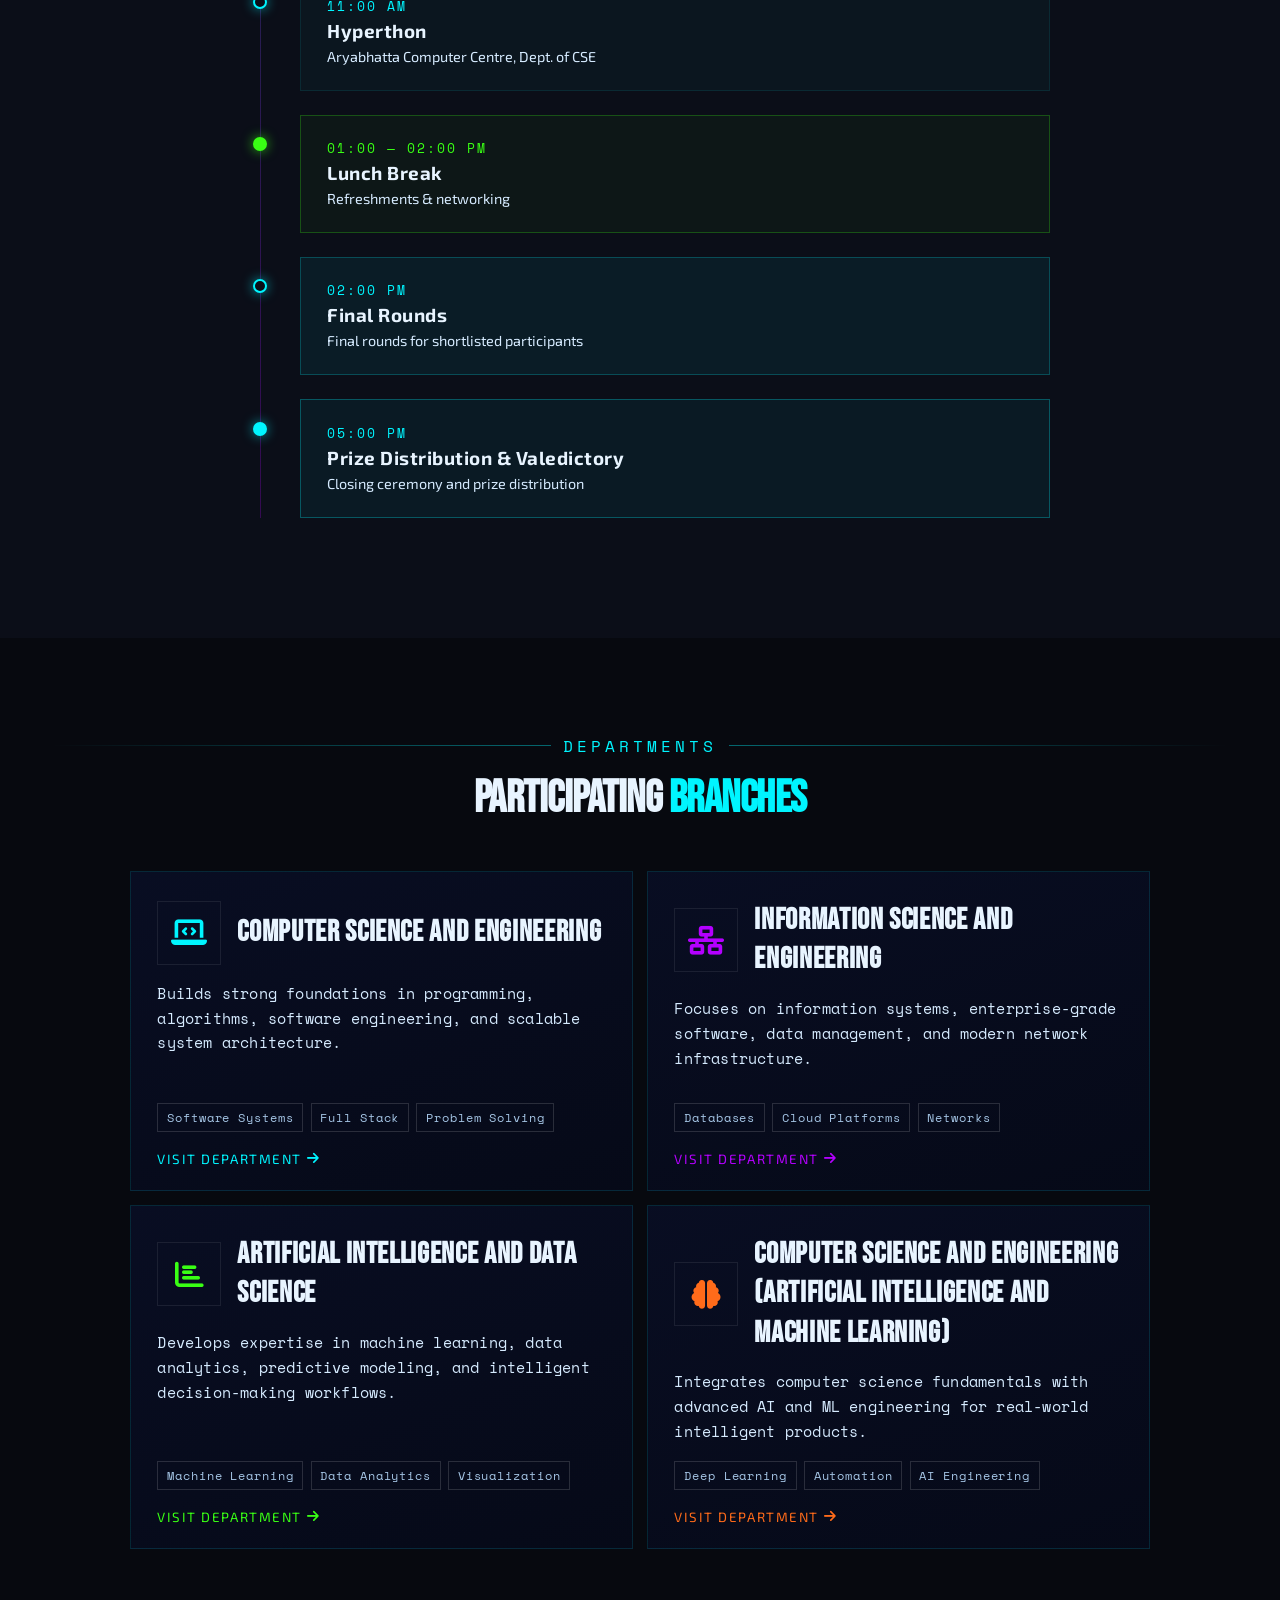
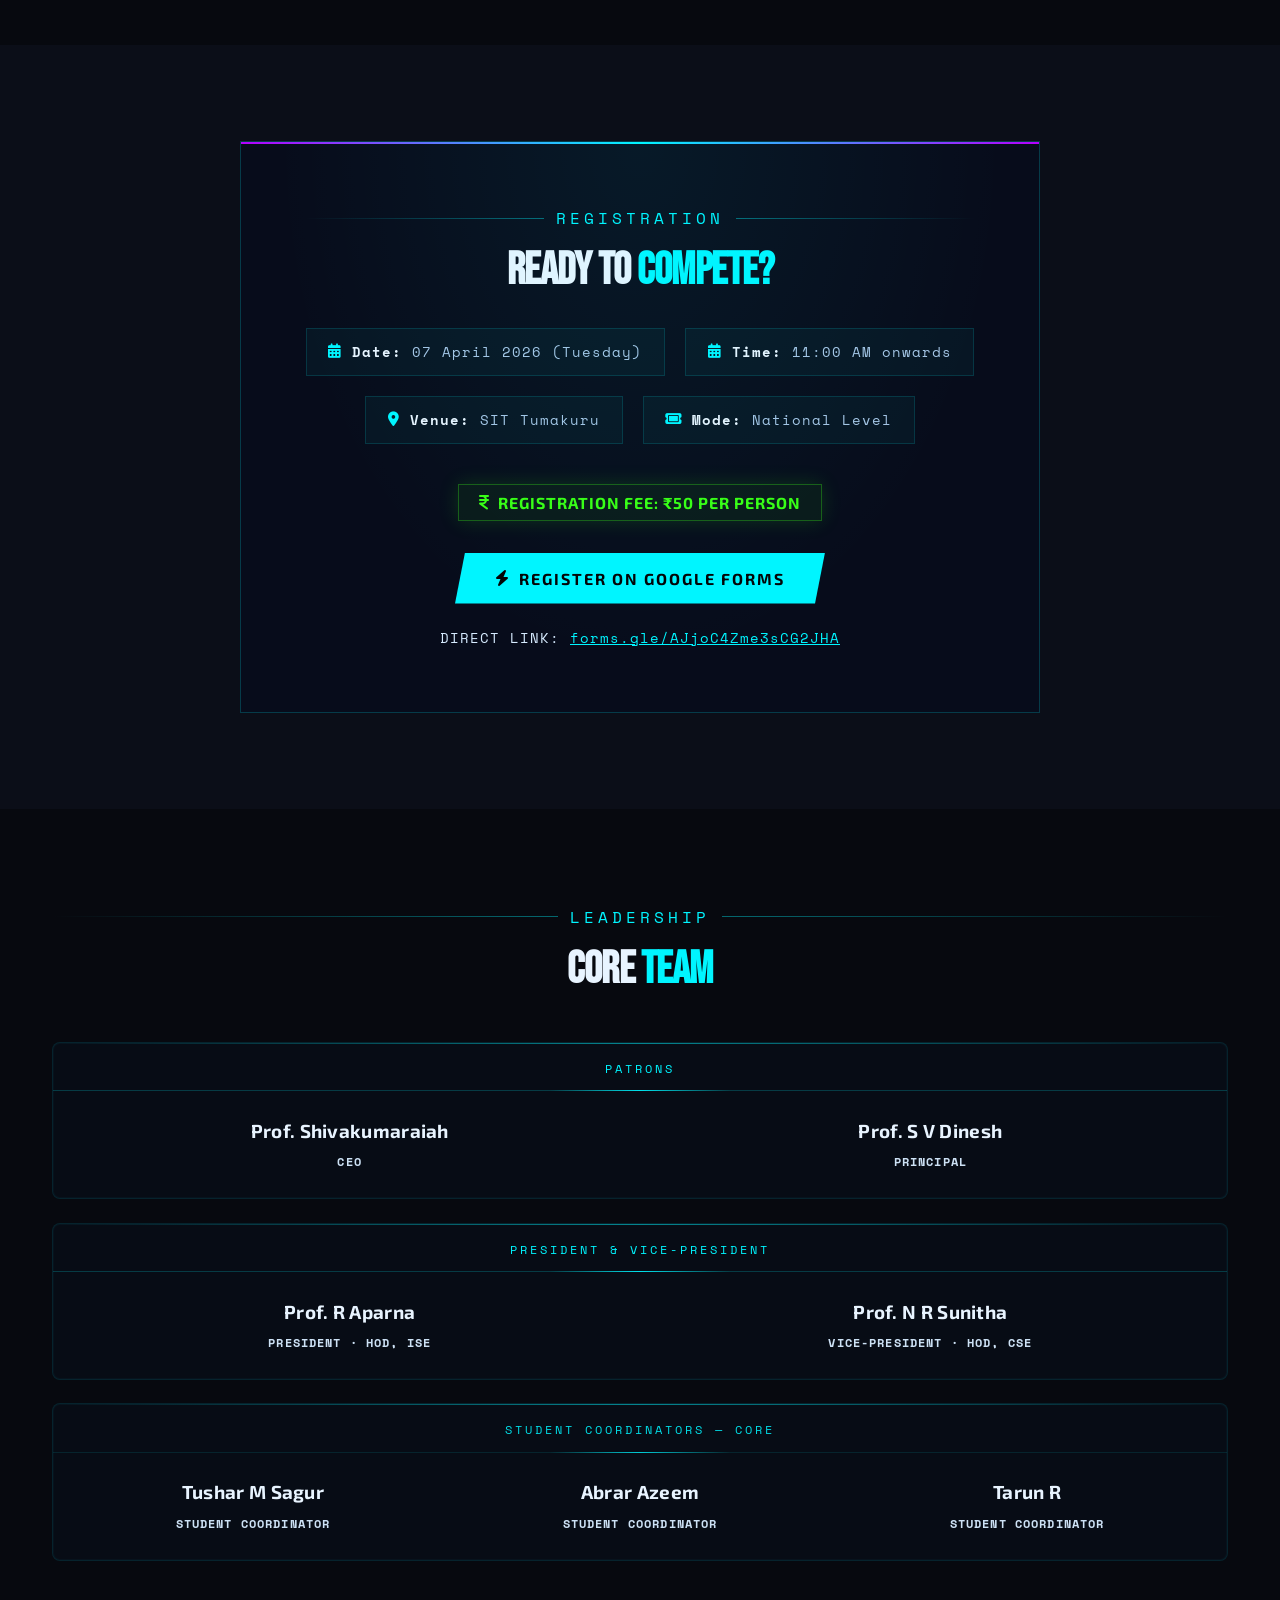
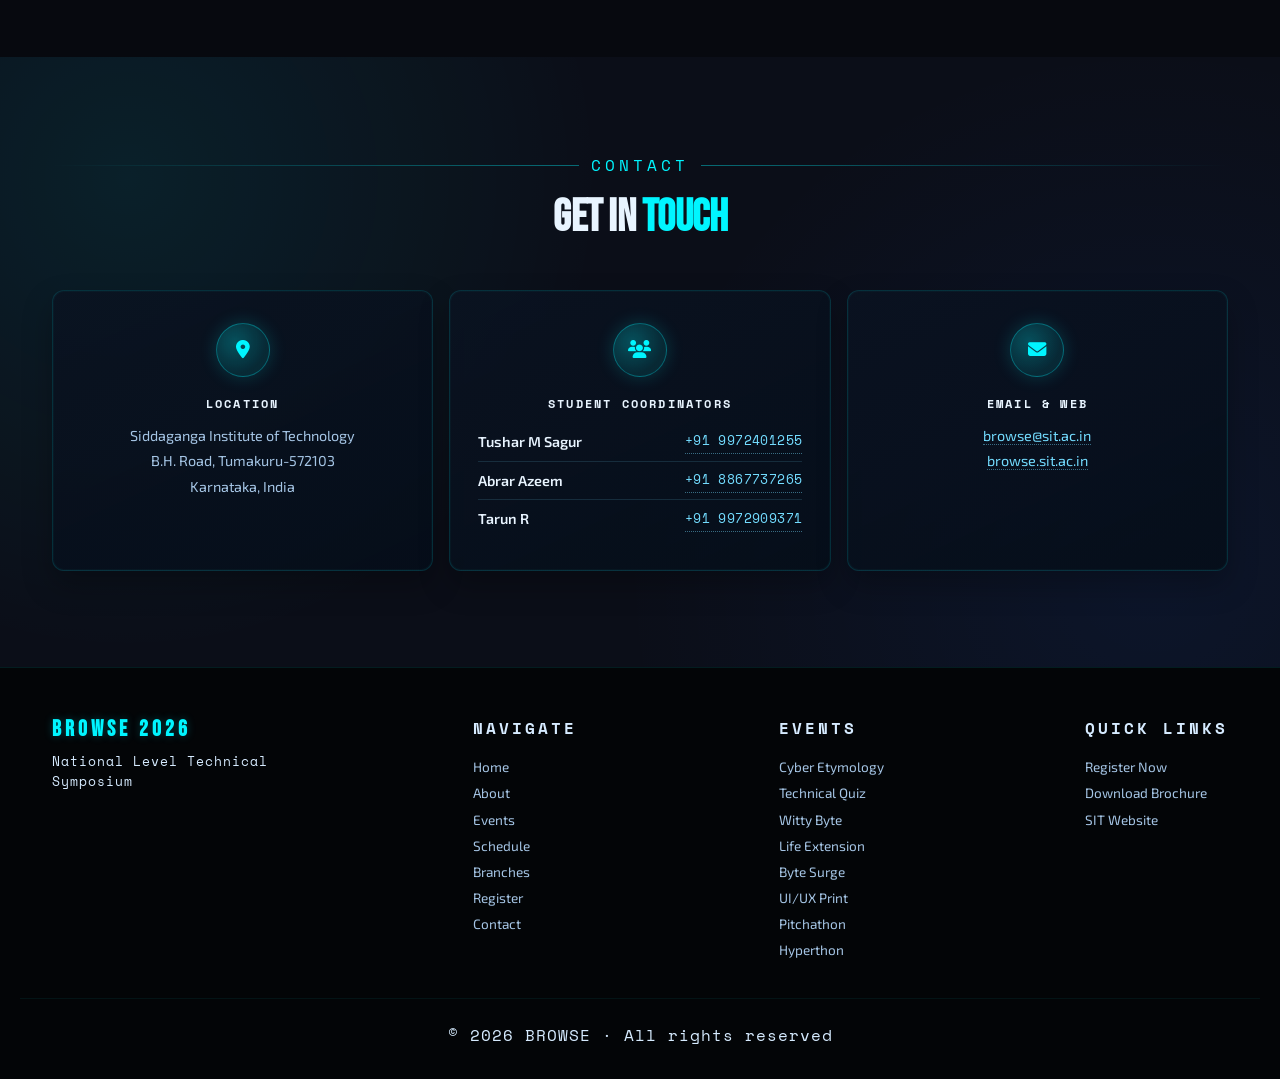
==== commit 6337fffb: "feat: Update styles for improved layout and readability; adjust registration time in index.html; add" ====
--- a/index.html
+++ b/index.html
@@ -642,7 +642,7 @@
                     </div>
                     <div class="reg-chip">
                         <i class="fas fa-calendar-alt"></i>
-                        <strong>Time:</strong> 09:00 AM onwards
+                        <strong>Time:</strong> 11:00 AM onwards
                     </div>
                     <div class="reg-chip">
                         <i class="fas fa-location-dot"></i>
--- a/css/styles.css
+++ b/css/styles.css
@@ -1014,9 +1014,9 @@
   #register .reg-chip {
     width: 100%;
     justify-content: flex-start;
-    padding: 0.75rem 0.85rem;
-    font-size: 0.74rem;
-    letter-spacing: 0.45px;
+    padding: 0.82rem 0.95rem;
+    font-size: 0.86rem;
+    letter-spacing: 0.55px;
   }
 
   #register .fee-tag {
@@ -1878,14 +1878,14 @@
   display: grid;
   grid-template-columns: repeat(2, 1fr);
   gap: 14px;
-  max-width: 900px;
+  max-width: 1020px;
   margin: 0 auto;
 }
 
 .branch-card {
   background: linear-gradient(160deg, rgba(9, 14, 35, 0.95), rgba(6, 10, 24, 0.95));
   border: 1px solid rgba(0, 245, 255, 0.12);
-  padding: 1.4rem 1.35rem 1.2rem;
+  padding: 1.8rem 1.65rem 1.45rem;
   text-align: left;
   text-decoration: none;
   transition: background 0.3s, border-color 0.3s, transform 0.3s;
@@ -1894,7 +1894,7 @@
   position: relative;
   overflow: hidden;
   cursor: pointer;
-  min-height: 260px;
+  min-height: 320px;
 }
 
 .branch-card::before {
@@ -1936,12 +1936,12 @@
 }
 
 .branch-icon-wrap {
-  width: 56px;
-  height: 56px;
+  width: 64px;
+  height: 64px;
   display: flex;
   align-items: center;
   justify-content: center;
-  font-size: 1.5rem;
+  font-size: 1.8rem;
   margin-bottom: 0;
   border: 1px solid rgba(255, 255, 255, 0.08);
   transition: border-color 0.25s, box-shadow 0.25s;
@@ -1956,8 +1956,8 @@
 .branch-title-row {
   display: flex;
   align-items: center;
-  gap: 0.9rem;
-  margin-bottom: 0.8rem;
+  gap: 1rem;
+  margin-bottom: 1rem;
 }
 
 .bc-cse {
@@ -1994,22 +1994,22 @@
 
 .branch-abbr {
   font-family: var(--ff-title);
-  font-size: 1.5rem;
+  font-size: 1.9rem;
   font-weight: 900;
-  letter-spacing: 0.5px;
+  letter-spacing: 0.65px;
   color: var(--text-bright);
   margin-bottom: 0;
   line-height: 1.3;
 }
 
 .branch-full {
-  font-size: 0.8rem;
+  font-size: 0.94rem;
   color: var(--text-dim);
   font-family: var(--ff-mono);
-  letter-spacing: 0.15px;
-  line-height: 1.55;
+  letter-spacing: 0.2px;
+  line-height: 1.65;
   max-width: 100%;
-  margin-bottom: 0.95rem;
+  margin-bottom: 1.1rem;
 }
 
 .branch-focus-row {
@@ -2023,16 +2023,16 @@
   border: 1px solid rgba(255, 255, 255, 0.14);
   color: var(--text-mid);
   font-family: var(--ff-mono);
-  font-size: 0.66rem;
-  letter-spacing: 0.8px;
-  padding: 0.25rem 0.45rem;
+  font-size: 0.75rem;
+  letter-spacing: 0.9px;
+  padding: 0.3rem 0.55rem;
 }
 
 .branch-link-cta {
-  margin-top: 0.95rem;
+  margin-top: 1.2rem;
   font-family: var(--ff-head);
-  font-size: 0.72rem;
-  letter-spacing: 1.3px;
+  font-size: 0.84rem;
+  letter-spacing: 1.45px;
   color: var(--branch-c, var(--neon-cyan));
   text-transform: uppercase;
   display: inline-flex;
@@ -2086,11 +2086,11 @@
   display: flex;
   align-items: center;
   gap: 10px;
-  padding: 0.7rem 1.25rem;
+  padding: 0.78rem 1.35rem;
   border: 1px solid rgba(0, 245, 255, 0.14);
   background: rgba(0, 245, 255, 0.04);
   font-family: var(--ff-mono);
-  font-size: 0.78rem;
+  font-size: 0.9rem;
   letter-spacing: 1px;
   color: var(--text-mid);
 }
@@ -2972,28 +2972,34 @@
 
   .branches-grid {
     grid-template-columns: 1fr;
-    gap: 10px;
+    gap: 14px;
   }
 
   .branch-card {
     min-height: auto;
-    padding: 1.2rem 1rem 1.05rem;
+    padding: 1.38rem 1.15rem 1.2rem;
   }
 
   .branch-title-row {
-    gap: 0.75rem;
+    gap: 0.85rem;
   }
 
   .branch-abbr {
-    font-size: 0.92rem;
+    font-size: 1.12rem;
   }
 
   .branch-full {
-    font-size: 0.75rem;
+    font-size: 0.84rem;
+    line-height: 1.6;
   }
 
   .branch-focus-chip {
-    font-size: 0.62rem;
+    font-size: 0.68rem;
+  }
+
+  .branch-link-cta {
+    font-size: 0.76rem;
+    margin-top: 1rem;
   }
 
   .contact-grid {
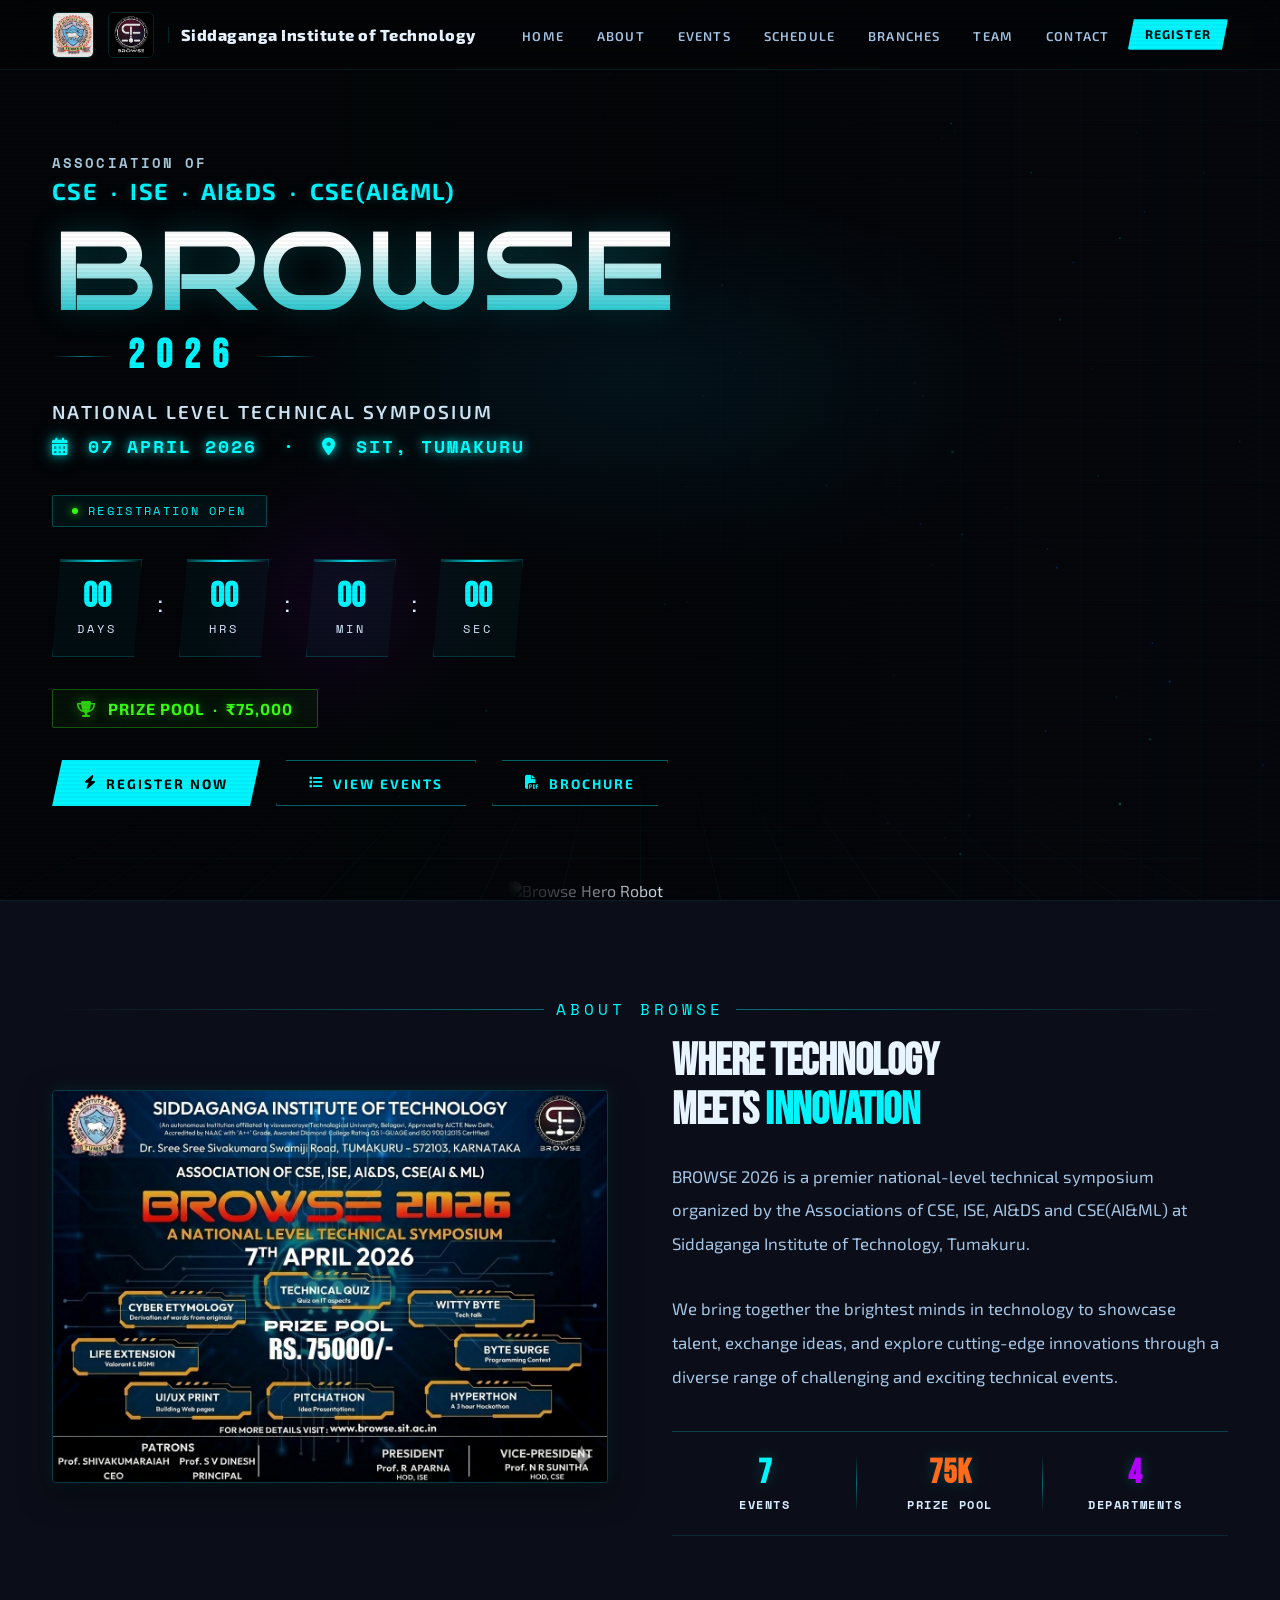
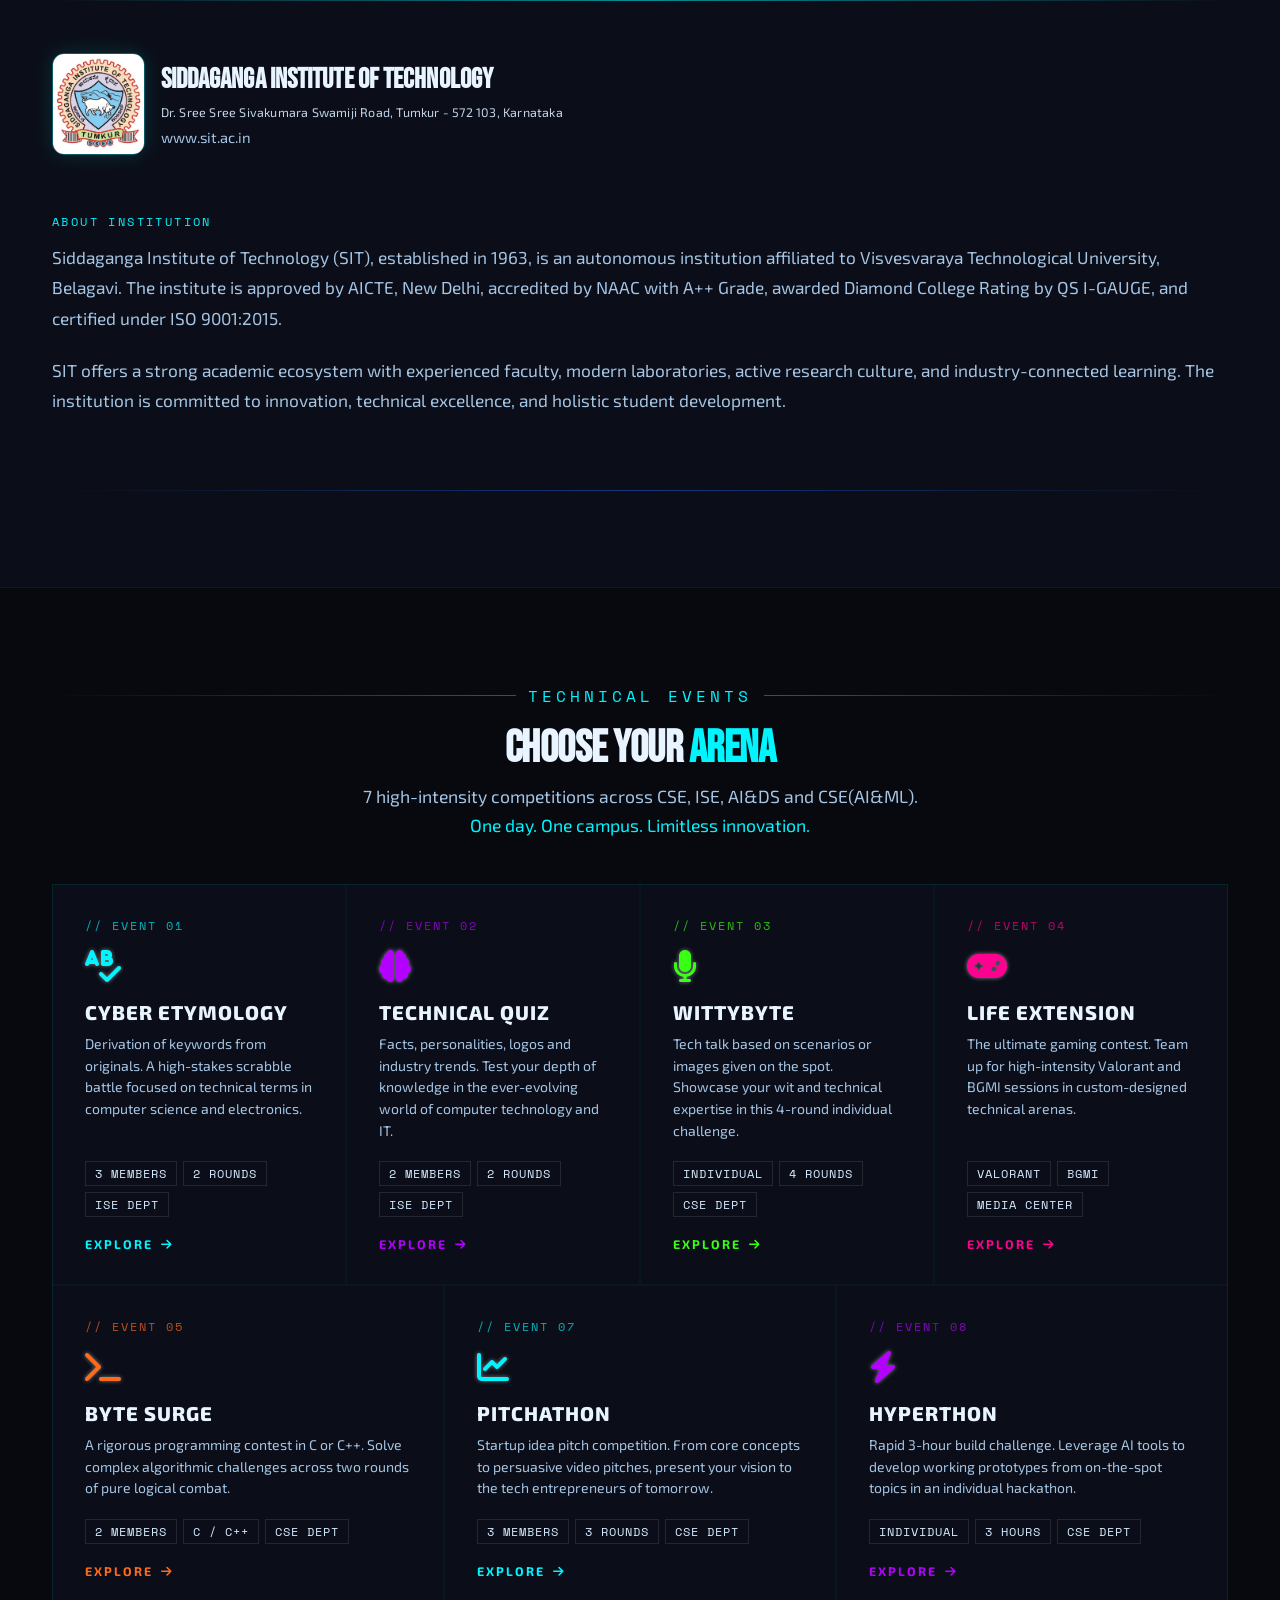
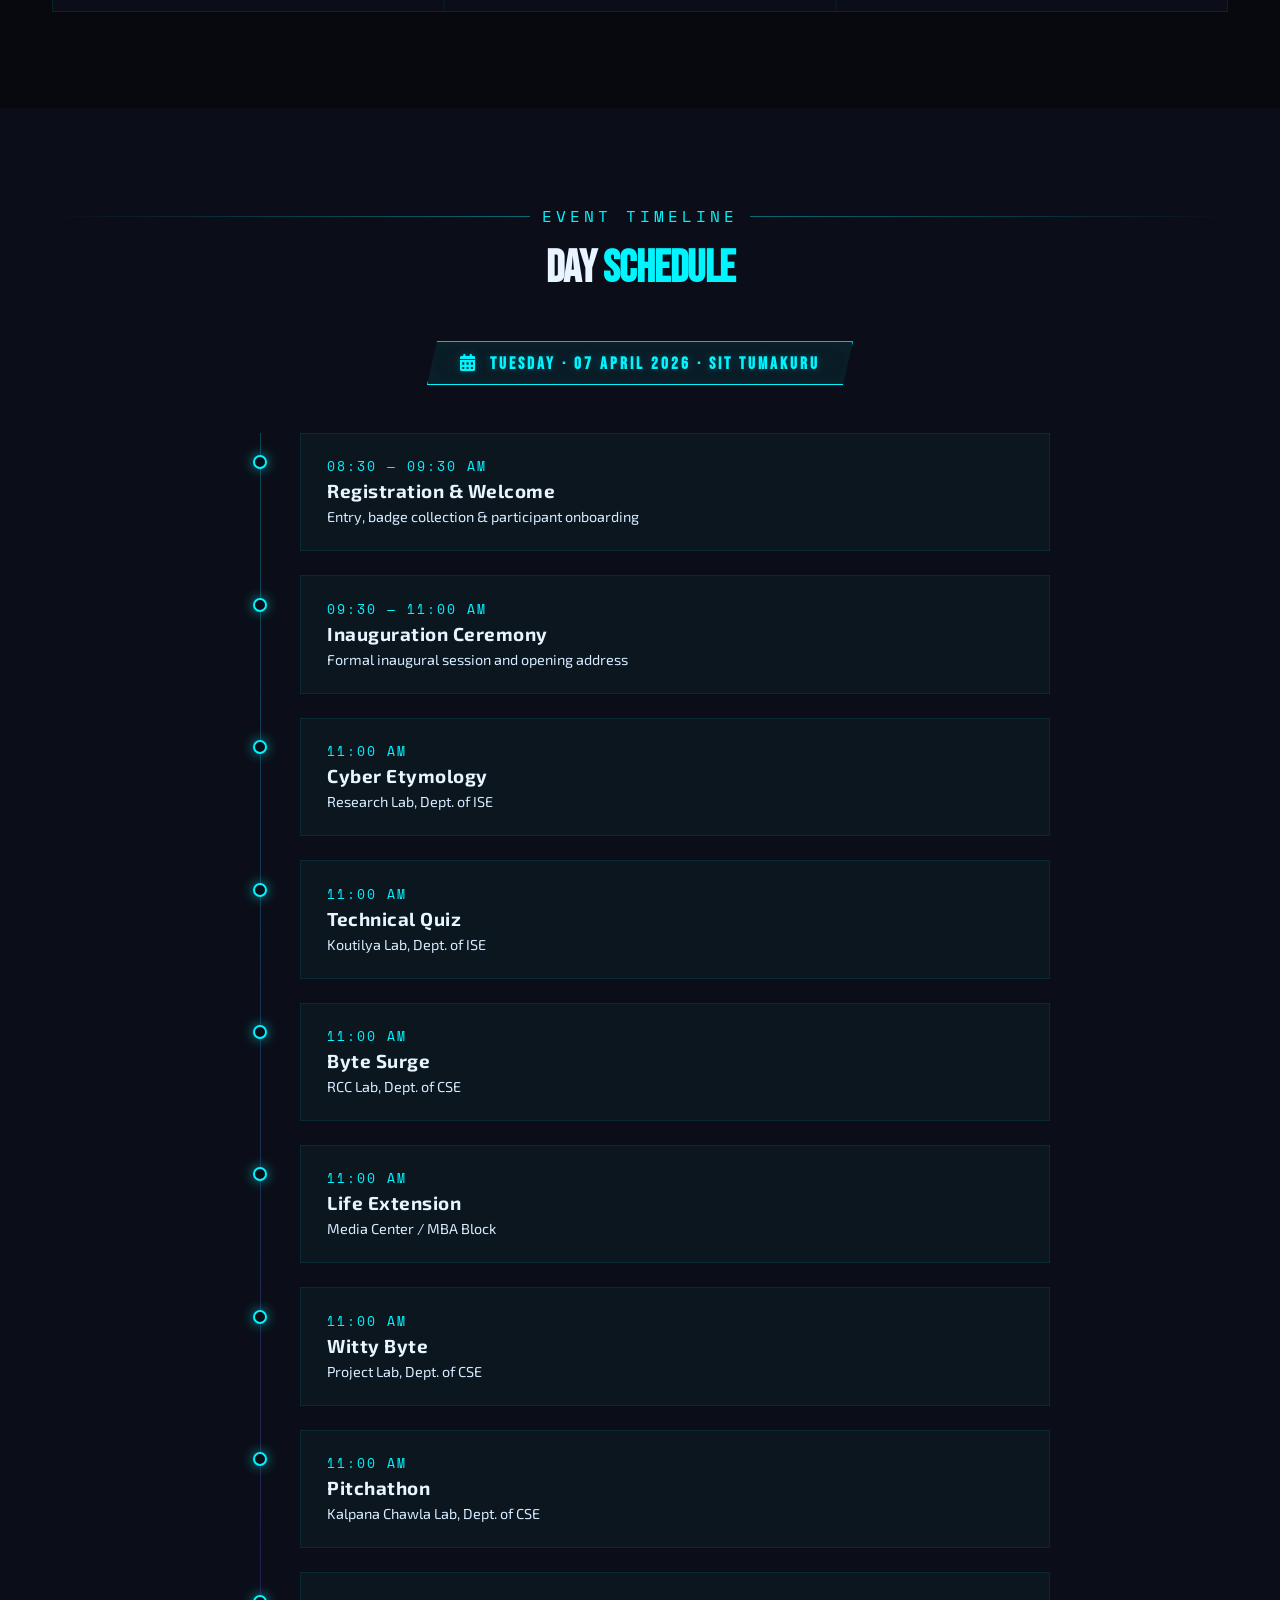
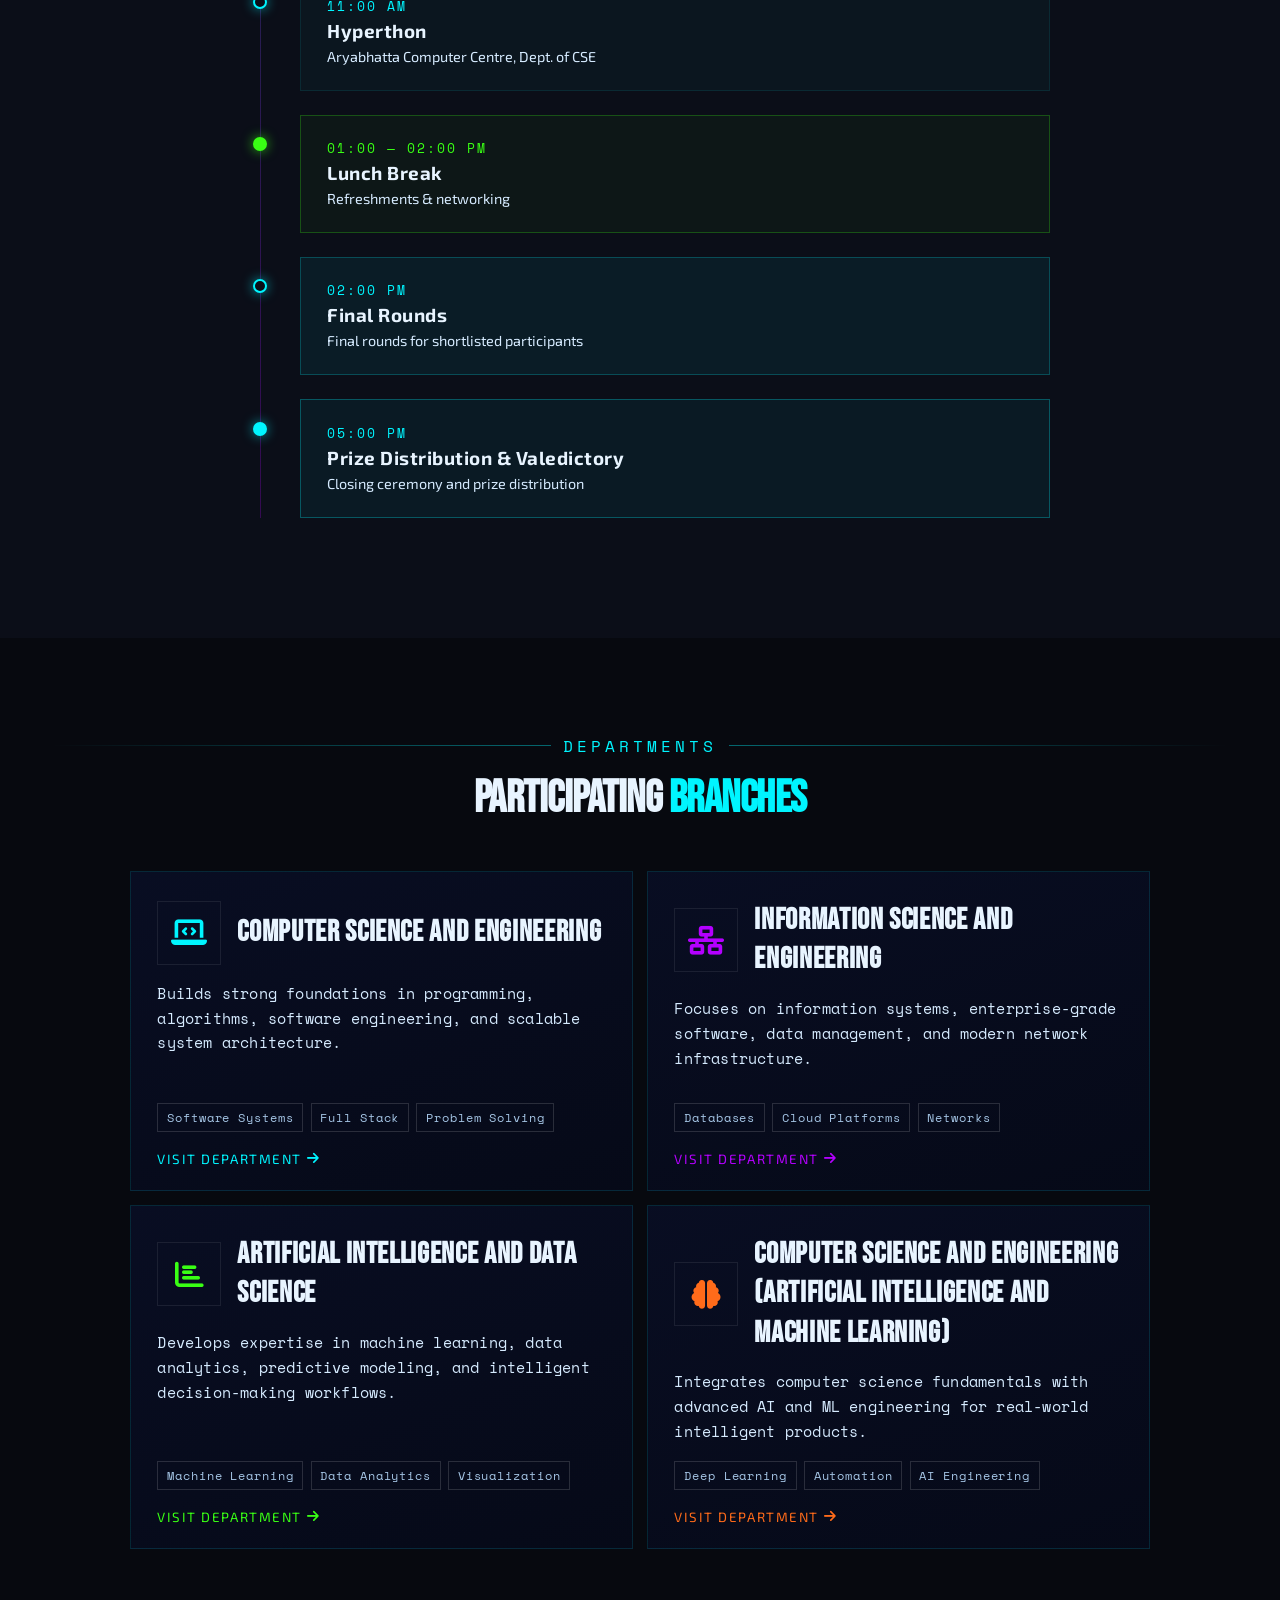
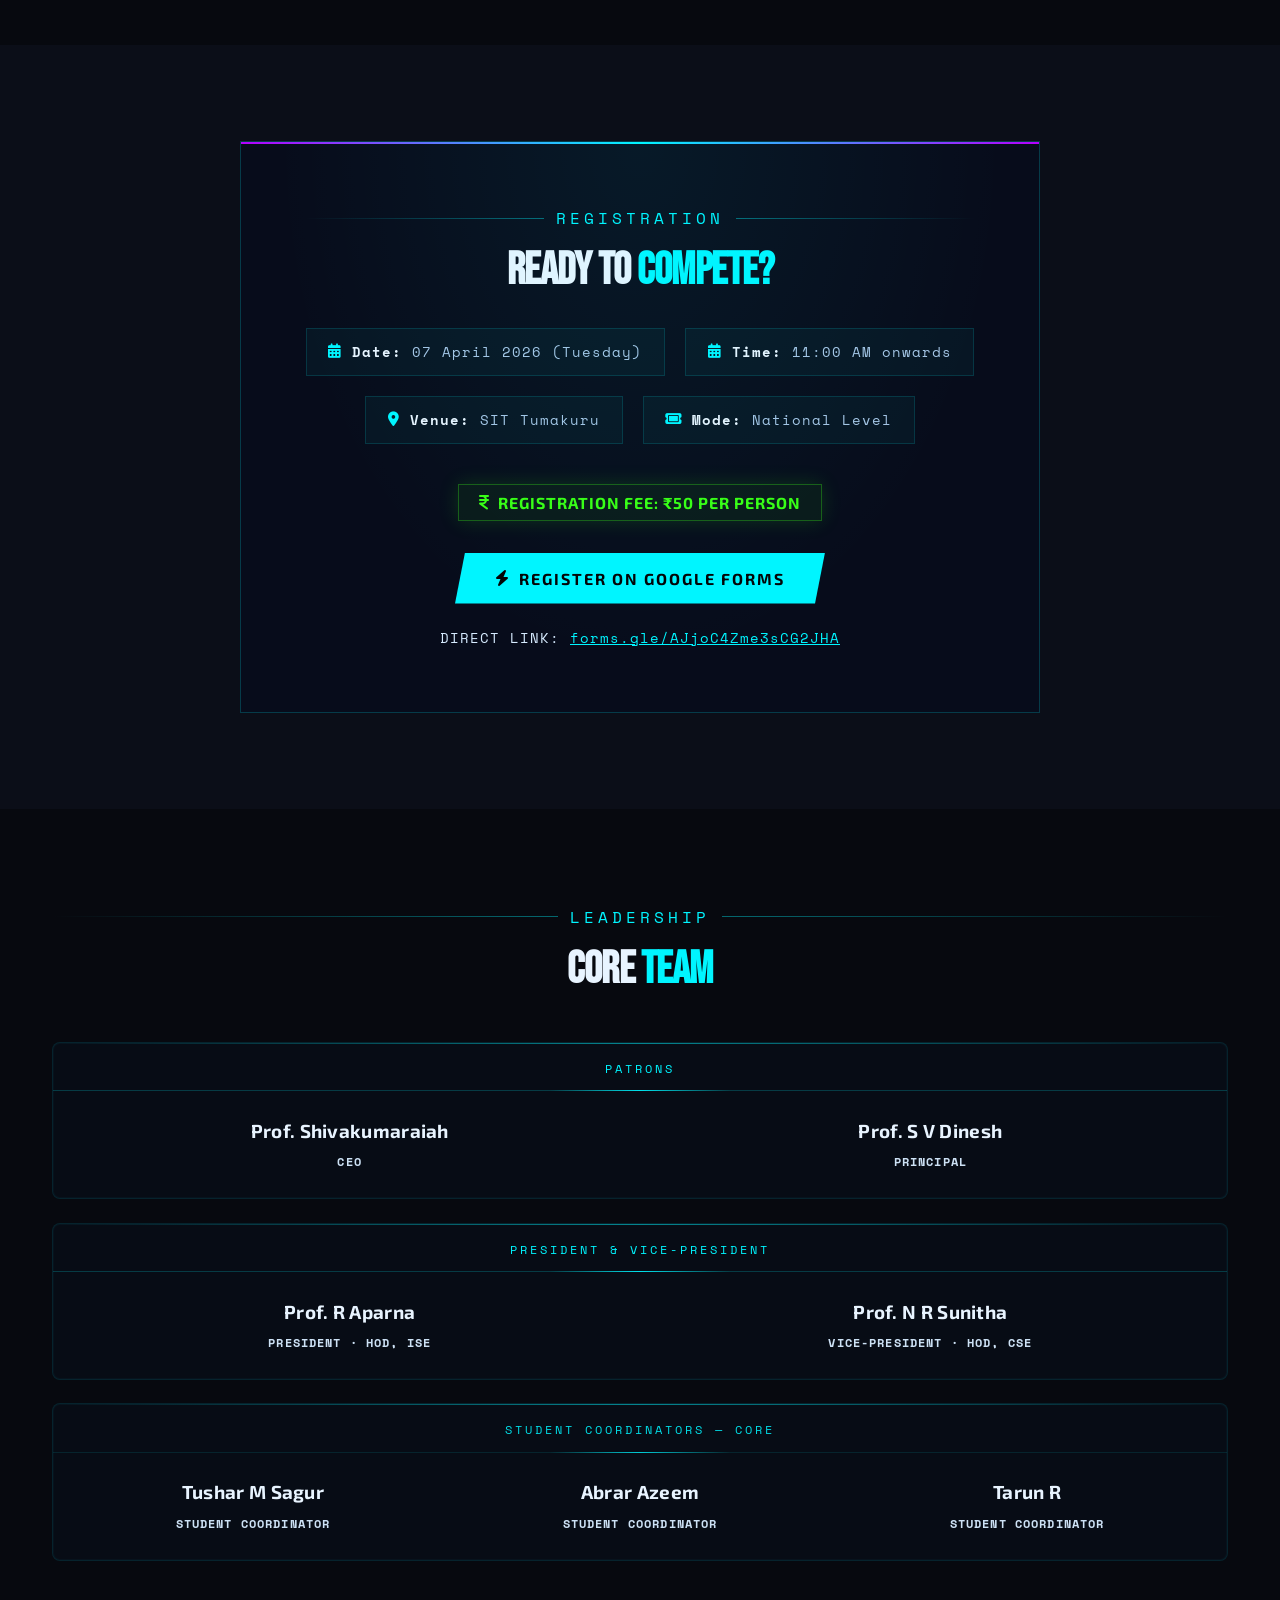
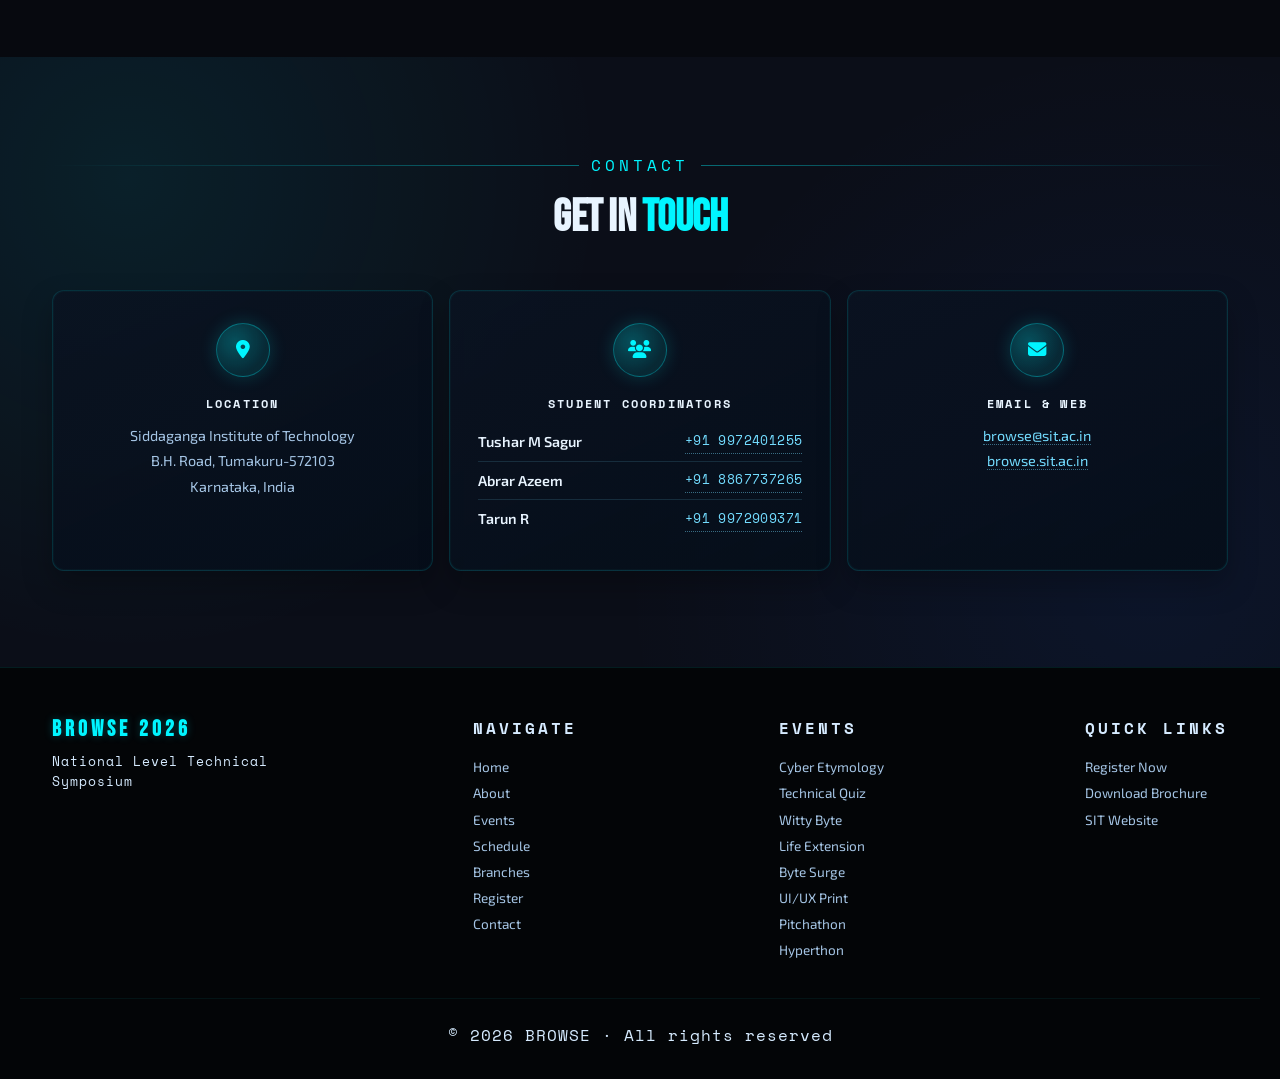
==== commit c624b92b: "feat: Update hero section layout; change organizer details and enhance date styling" ====
--- a/index.html
+++ b/index.html
@@ -78,11 +78,11 @@
         <div class="hero-content z1">
             <div class="hero-content-inner">
 
-                <!-- Status pill -->
-                <div class="hero-status">
-                    <span class="status-dot"></span>
-                    REGISTRATION OPEN
-                </div>
+            
+                <p class="hero-organizers">
+                    <span class="hero-organizers-label">ASSOCIATION OF</span>
+                    <span class="hero-organizers-highlight">CSE &nbsp;·&nbsp; ISE &nbsp;·&nbsp; AI&amp;DS &nbsp;·&nbsp; CSE(AI&amp;ML)</span>
+                </p>
 
                 <!-- Big title -->
                 <h1 class="hero-browse">BROWSE</h1>
@@ -98,14 +98,17 @@
                 <p class="hero-tagline">
                     NATIONAL LEVEL TECHNICAL SYMPOSIUM
                 </p>
-                <p class="hero-organizers">
-                    <span class="hero-organizers-label">ASSOCIATION OF</span>
-                    <span class="hero-organizers-highlight">CSE, ISE, AI&amp;DS AND CSE(AI&amp;ML)</span>
-                </p>
+                
                 <p class="hero-date">
                     <i class="fas fa-calendar-alt"></i> 07 APRIL 2026 <span class="sep">&nbsp;·&nbsp;</span>
                     <i class="fas fa-location-dot"></i> SIT, TUMAKURU
                 </p>
+
+                    <!-- Status pill -->
+                <div class="hero-status">
+                    <span class="status-dot"></span>
+                    REGISTRATION OPEN
+                </div>
 
                 <!-- Countdown -->
                 <div class="countdown">
@@ -135,6 +138,7 @@
                     <i class="fas fa-trophy"></i>
                     PRIZE POOL &nbsp;·&nbsp; ₹75,000
                 </div>
+                
 
                 <!-- CTAs -->
                 <div class="hero-btns">
--- a/css/styles.css
+++ b/css/styles.css
@@ -647,10 +647,10 @@
 .hero-date {
   font-family: var(--ff-mono);
   font-size: clamp(0.84rem, 1.25vw, 0.94rem);
-  color: white;
+  color: #00ffff;
   letter-spacing: 2.2px;
   margin-bottom: 2.2rem;
-  text-shadow: 0 0 8px rgba(125, 215, 246, 0.16);
+  text-shadow: 0 0 10px rgba(0, 255, 255, 0.8), 0 0 20px rgba(0, 255, 255, 0.4);
   animation: fadeInUp 0.9s 0.55s ease forwards;
   opacity: 0;
 }
@@ -3404,8 +3404,8 @@
   letter-spacing: 2px;
   line-height: 1.45;
   font-weight: 700;
-  color: #ffffff;
-  text-shadow: 0 0 12px rgba(0, 245, 255, 0.25);
+  color: #00ffff;
+  text-shadow: 0 0 10px rgba(0, 255, 255, 0.8), 0 0 20px rgba(0, 255, 255, 0.4);
 }
 
 .hero-date i {
